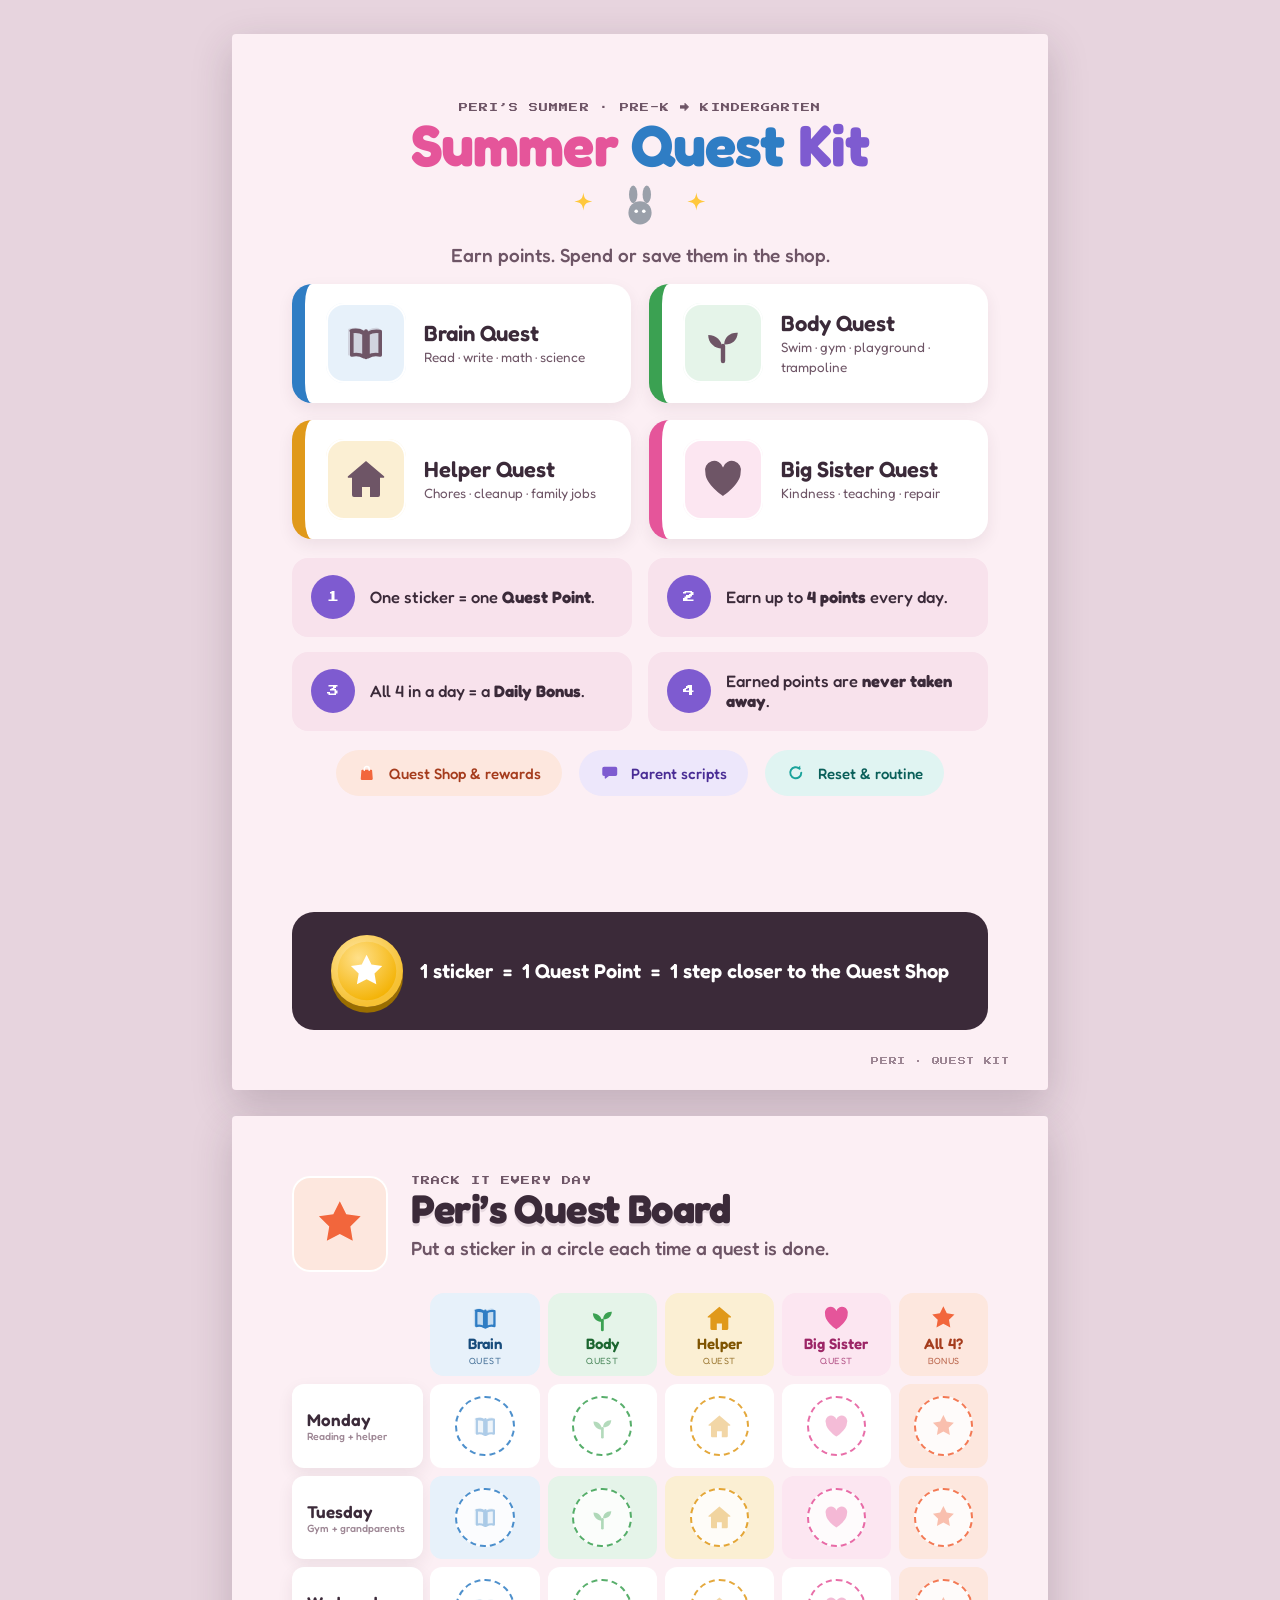
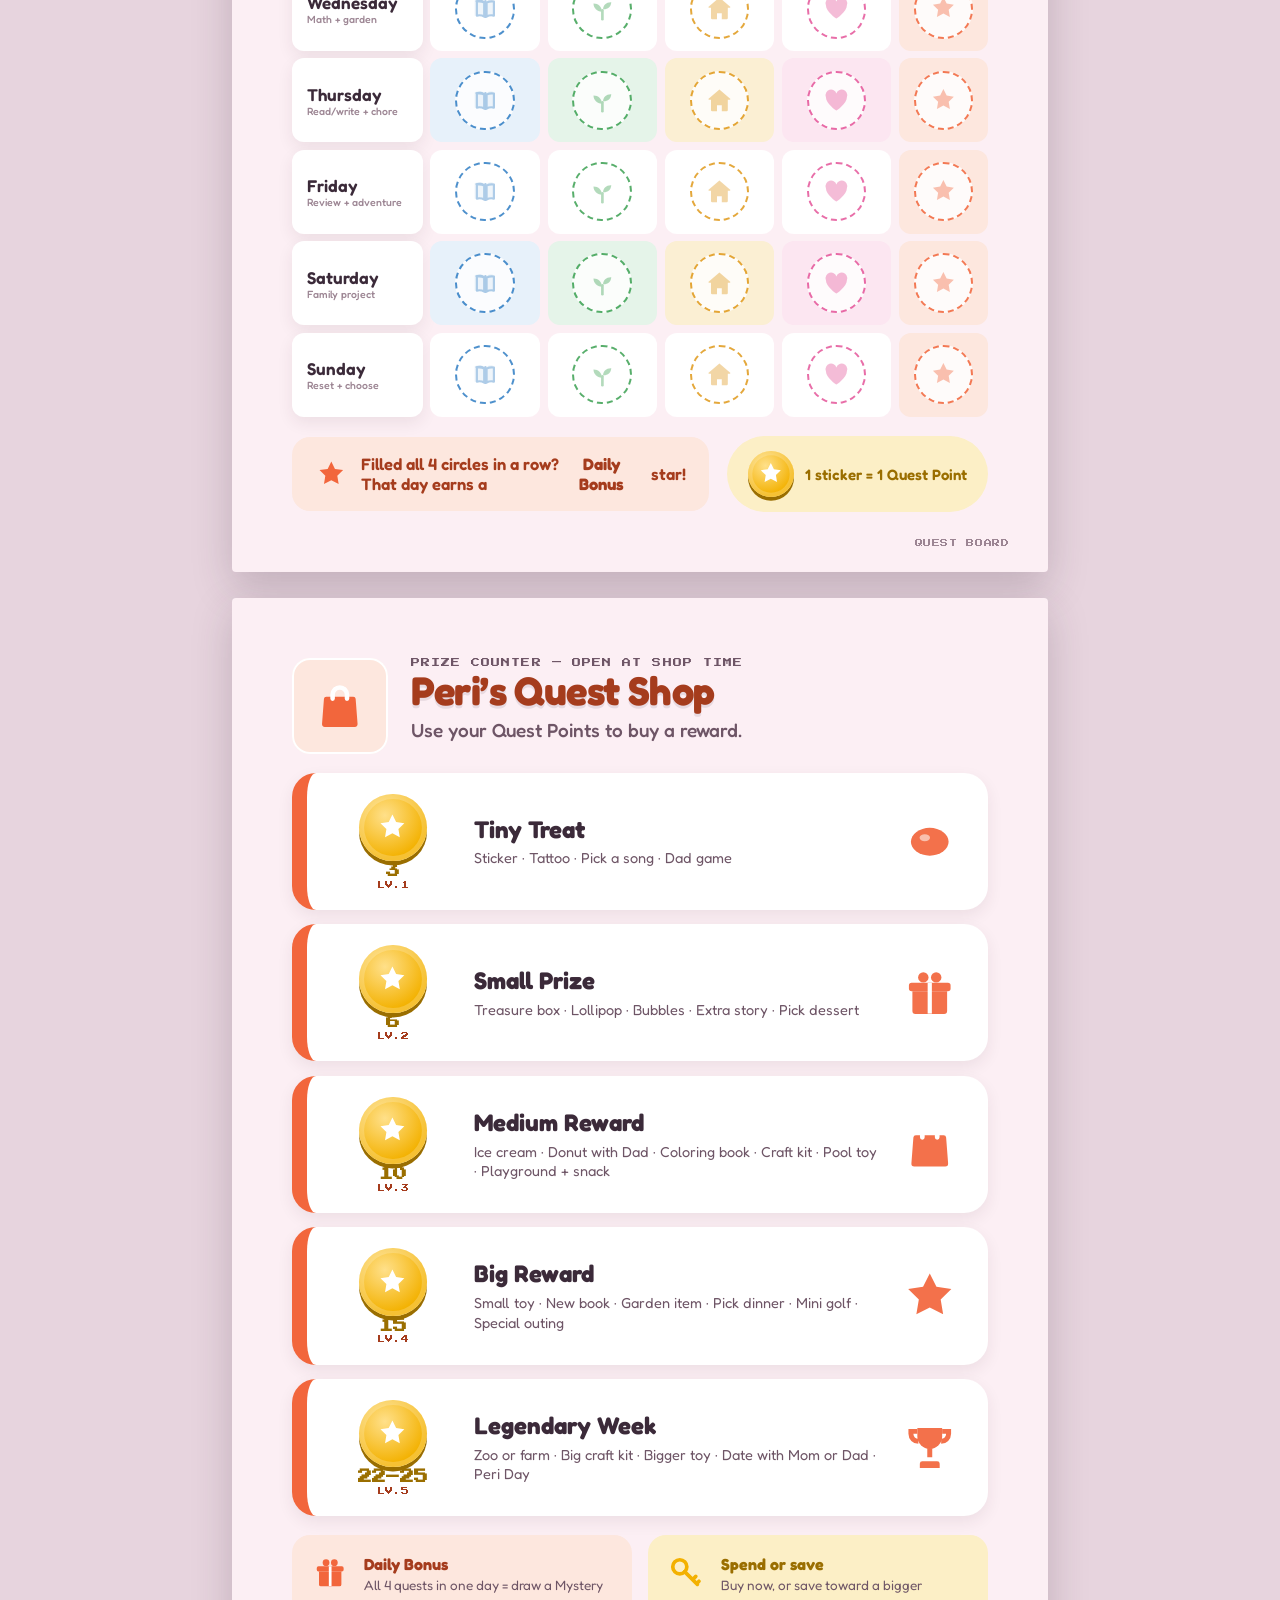
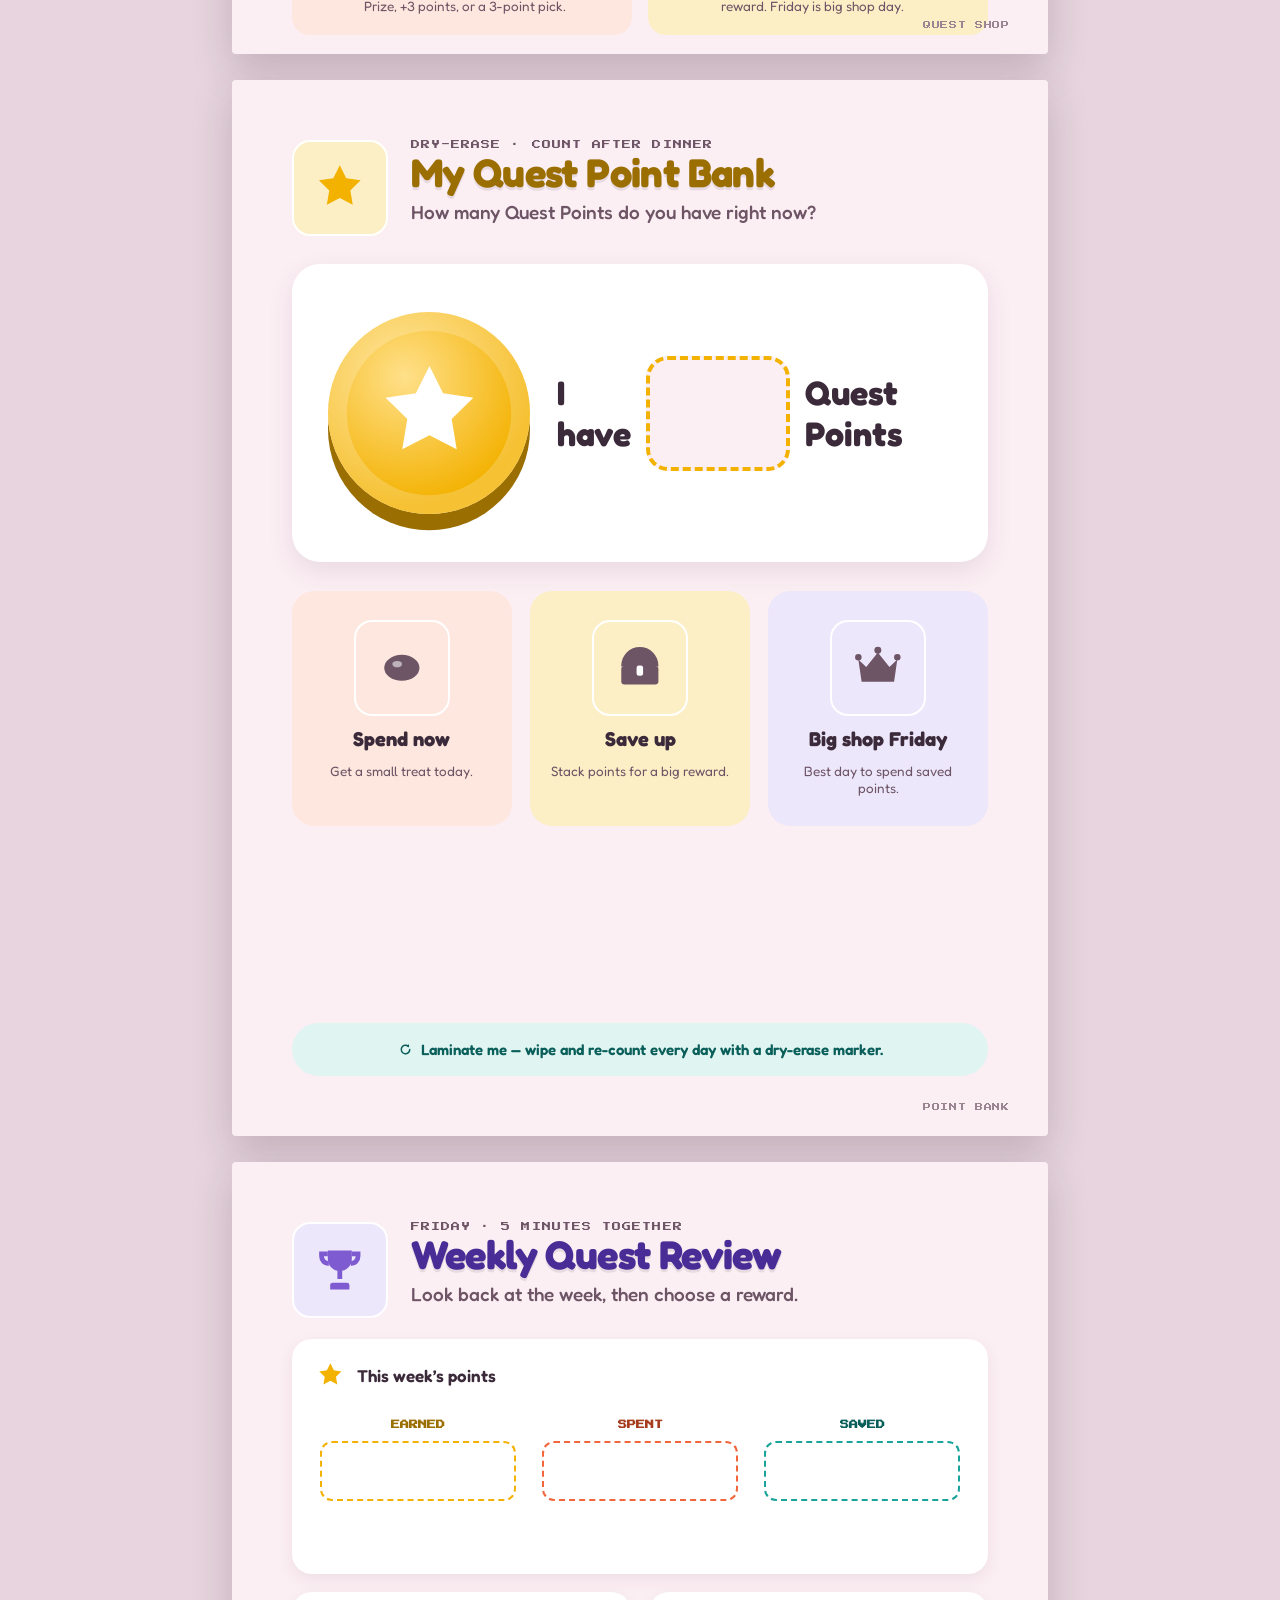
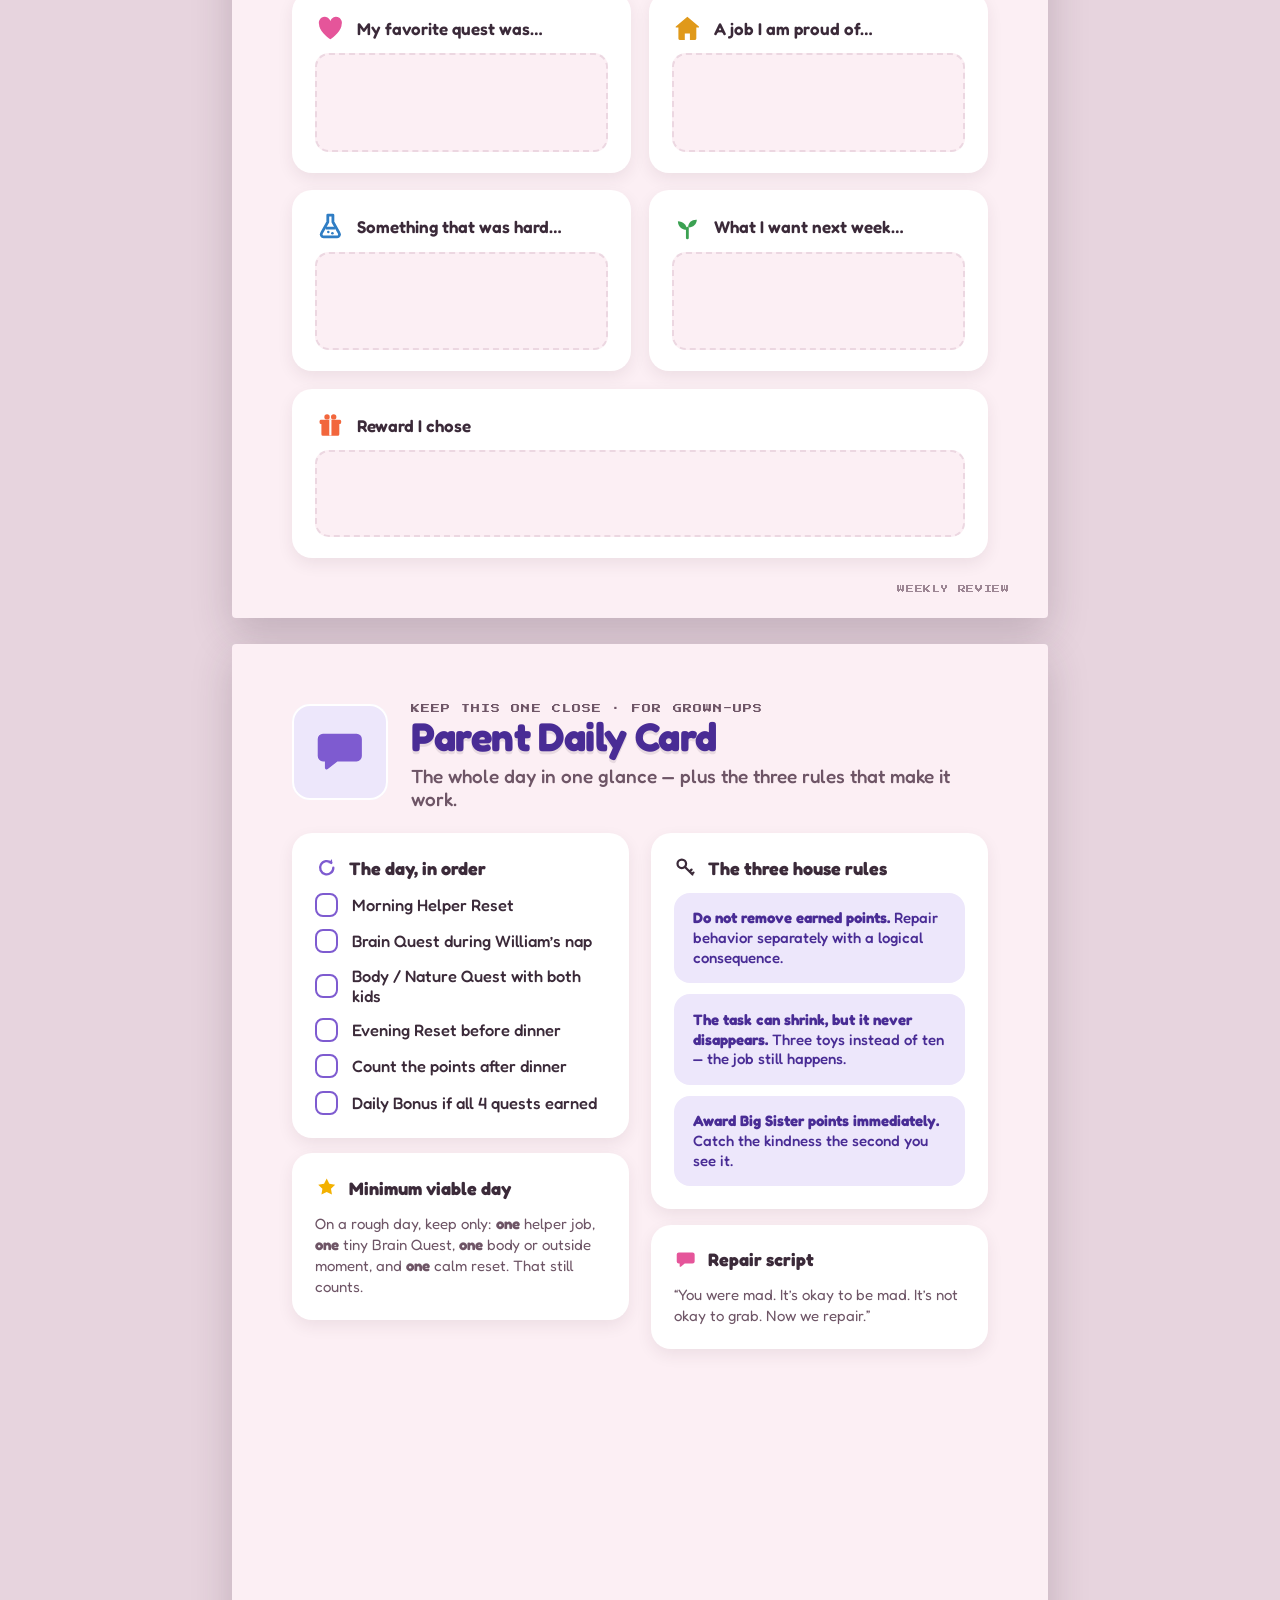
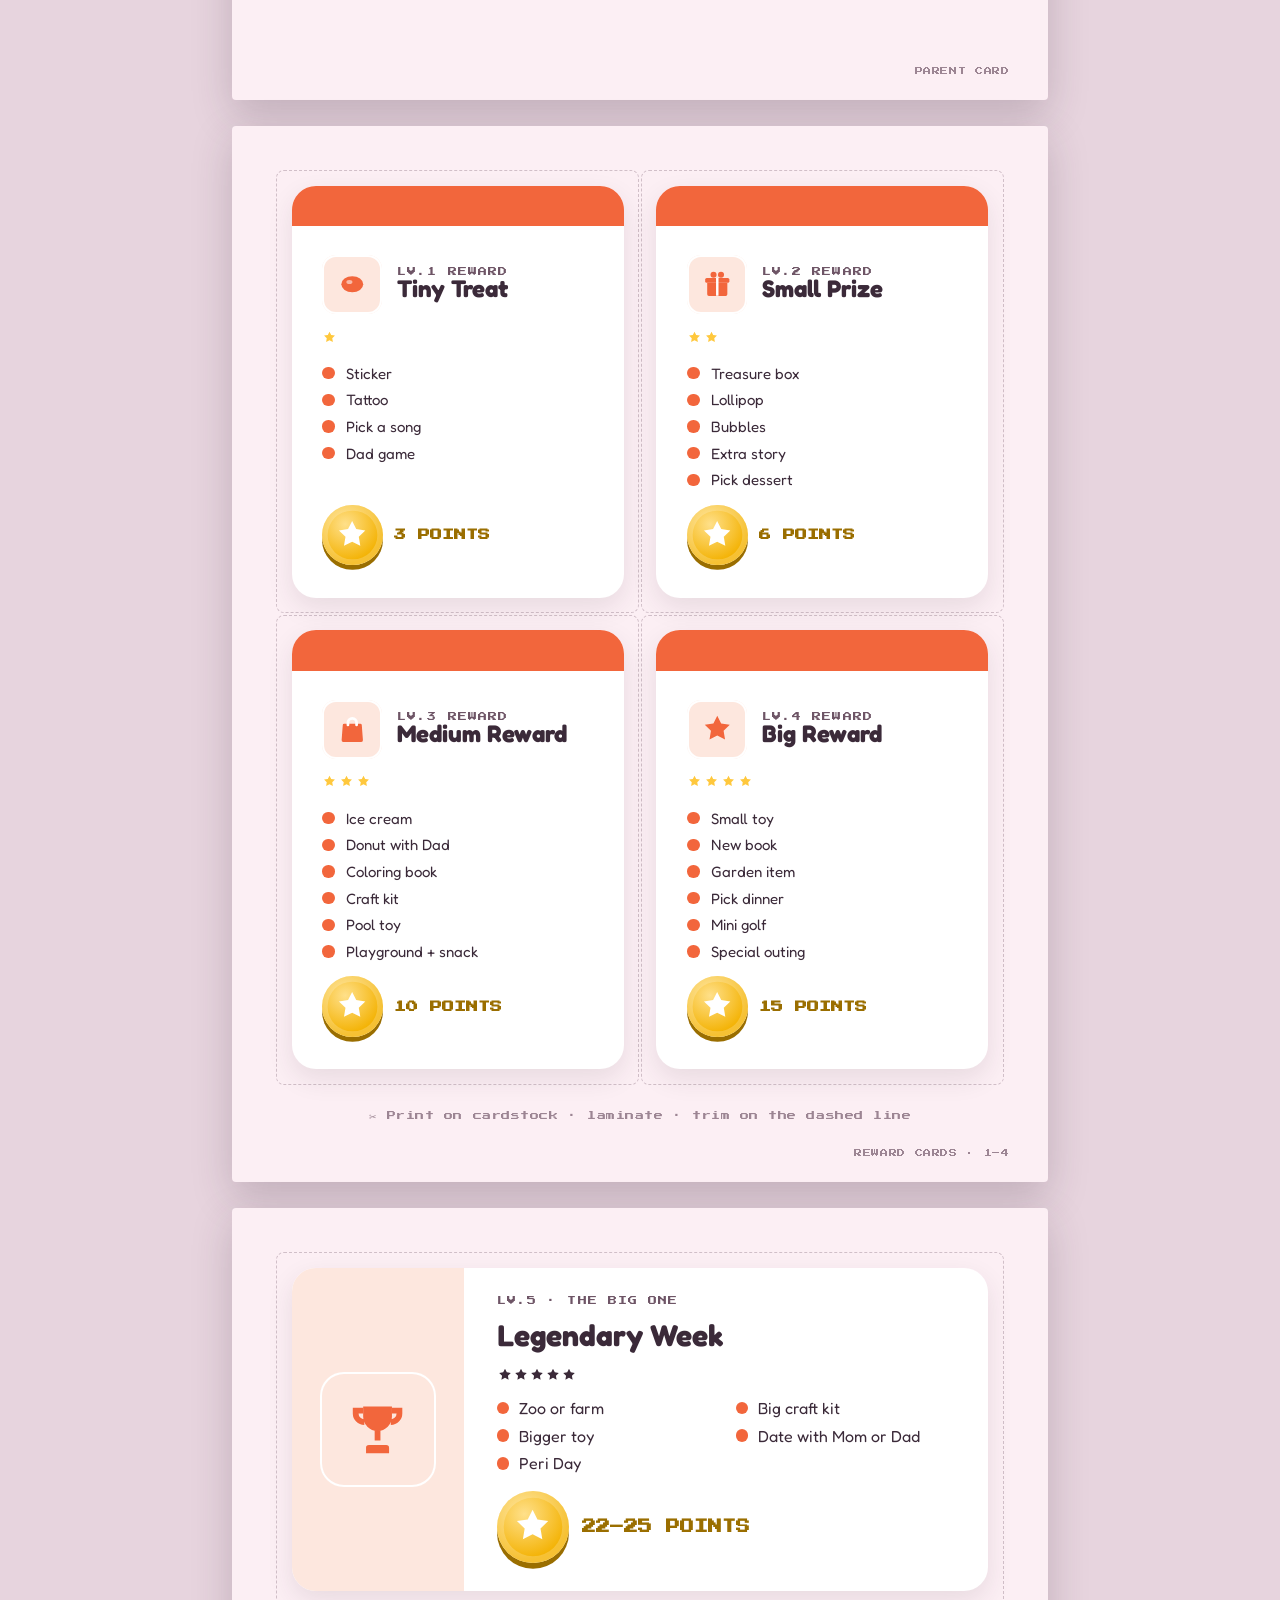
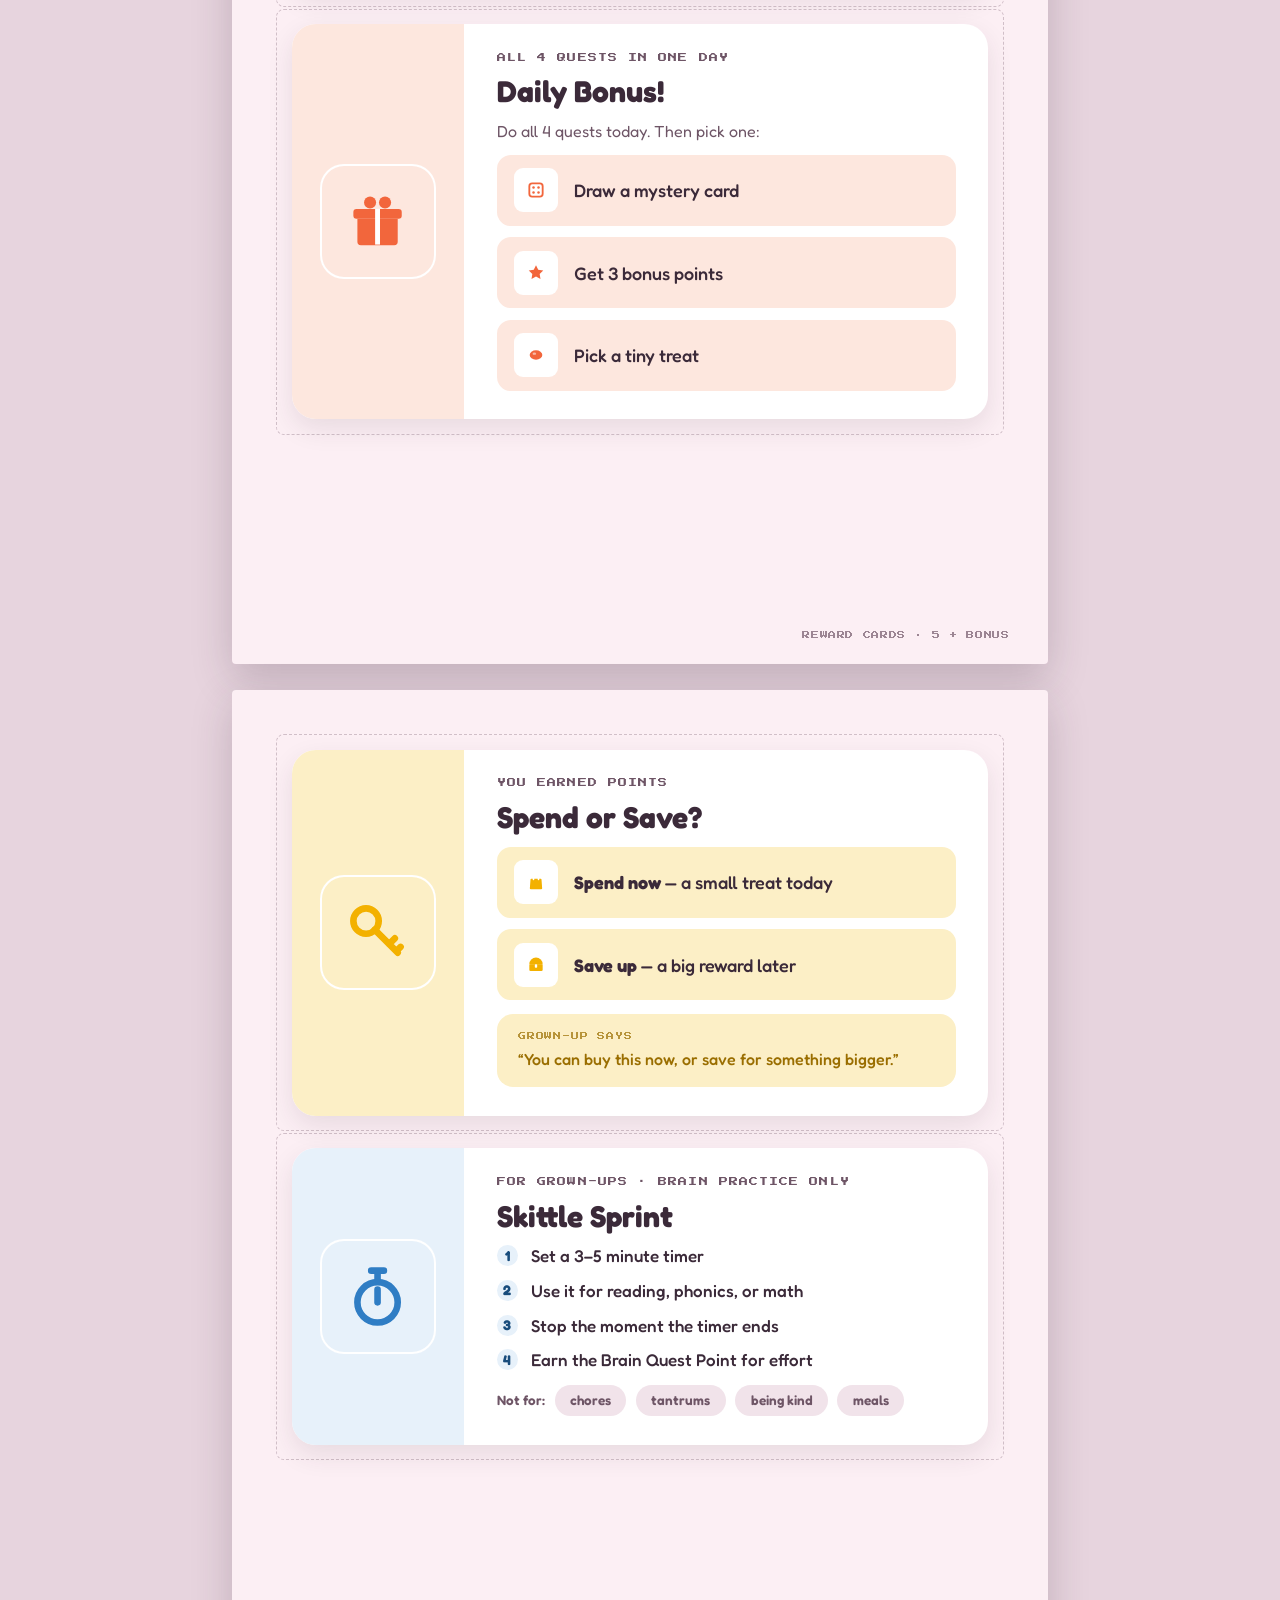
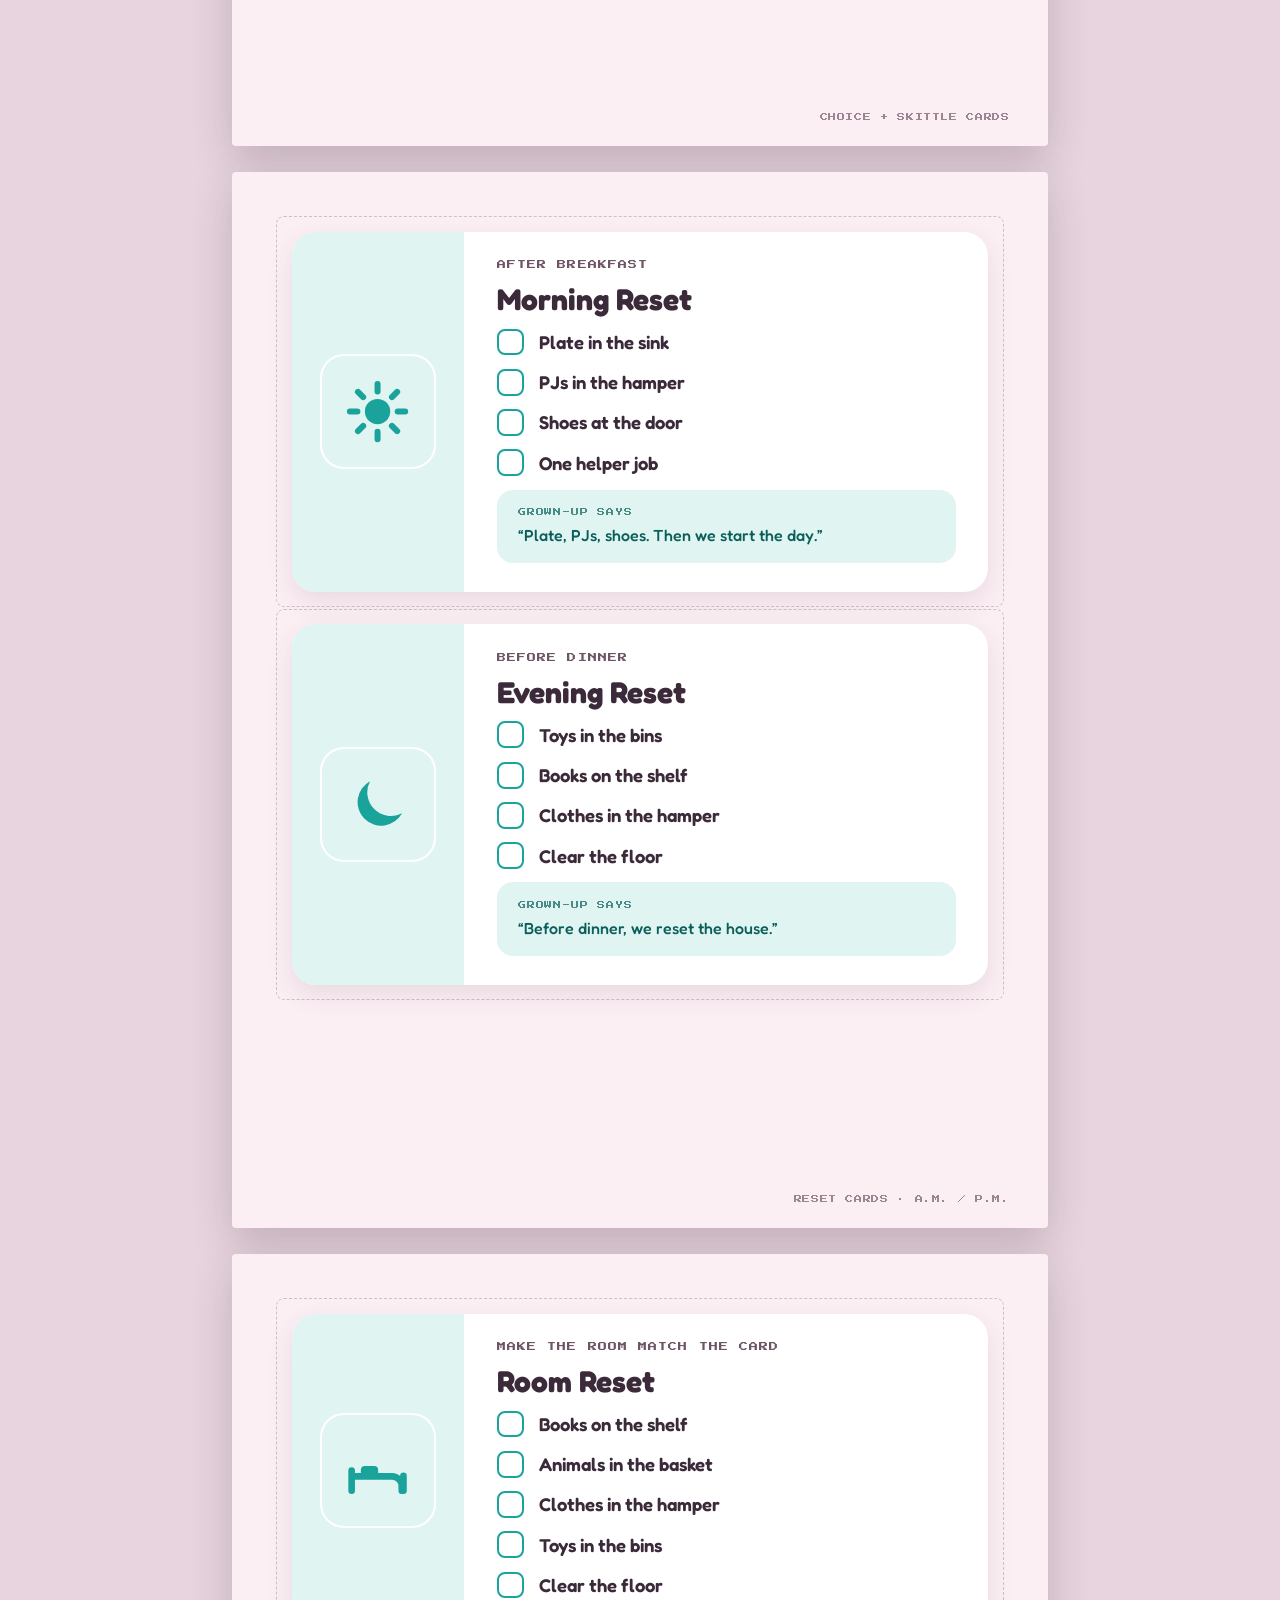
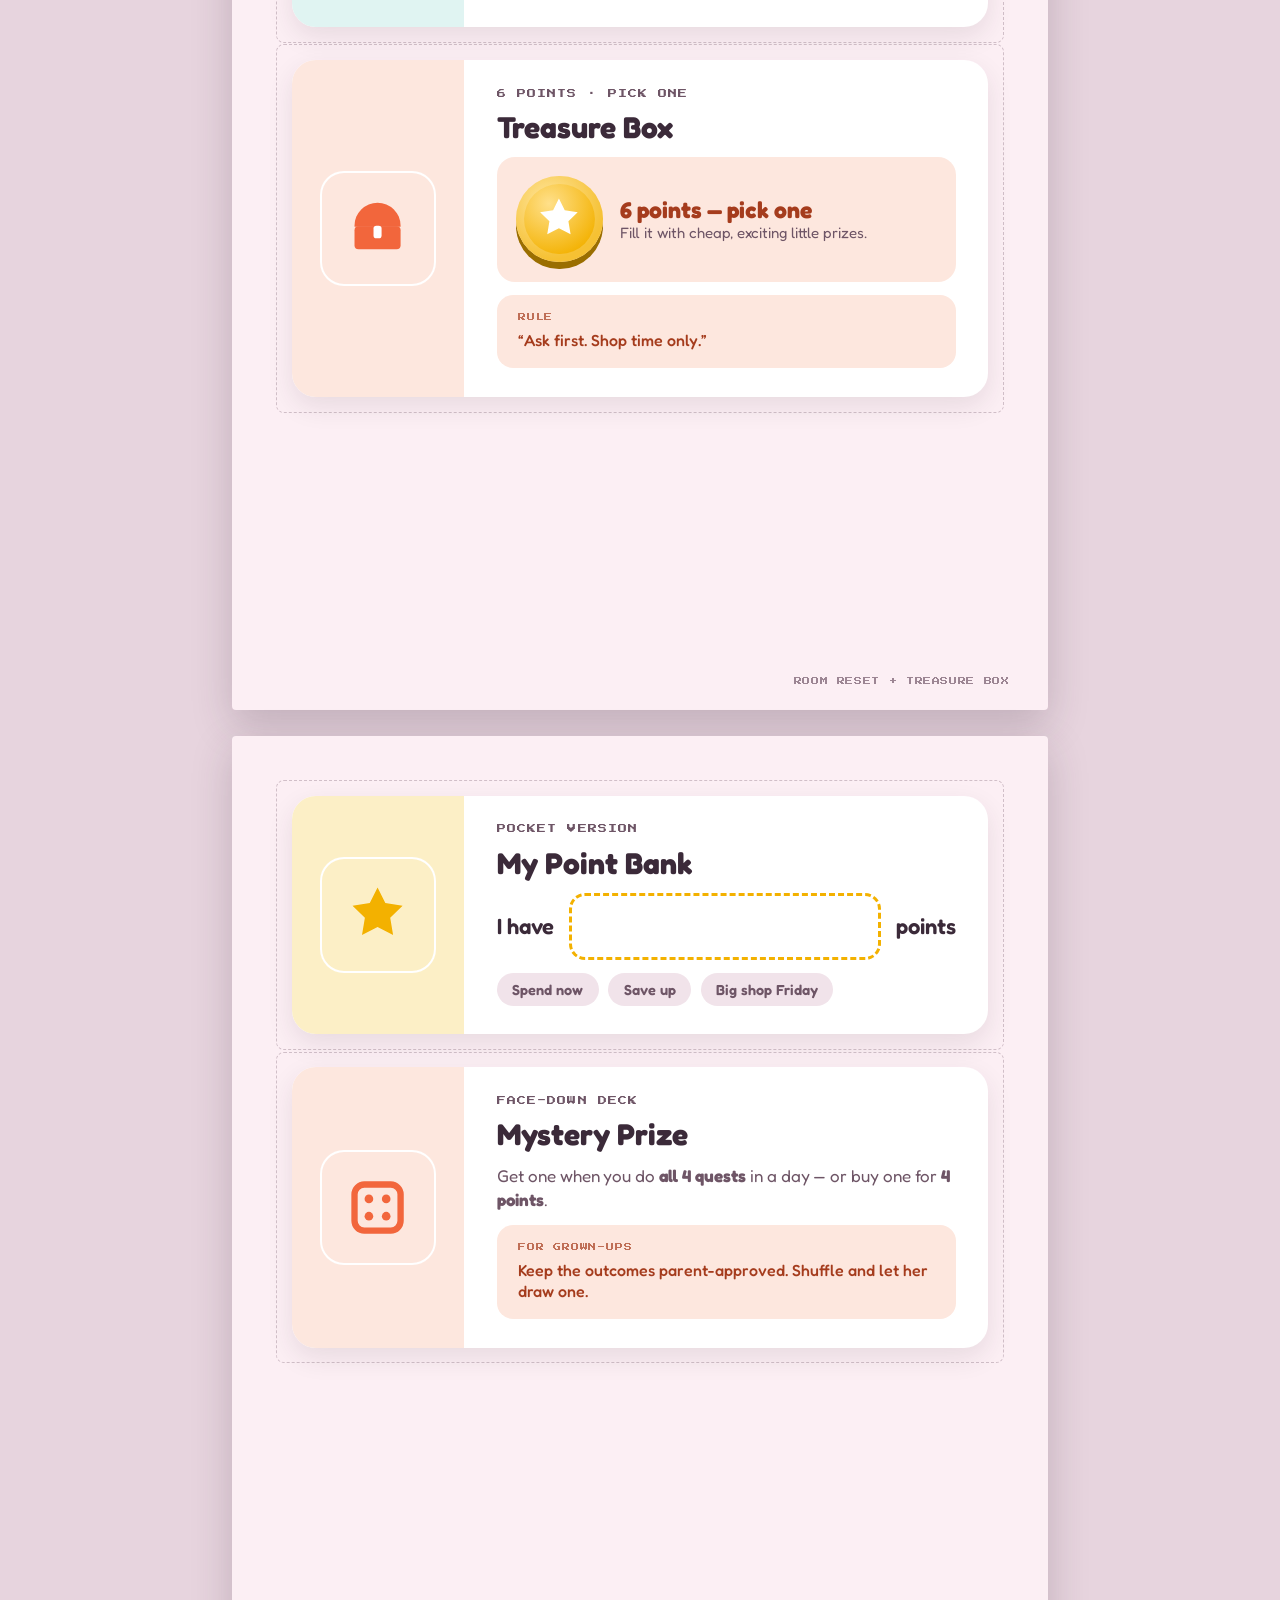
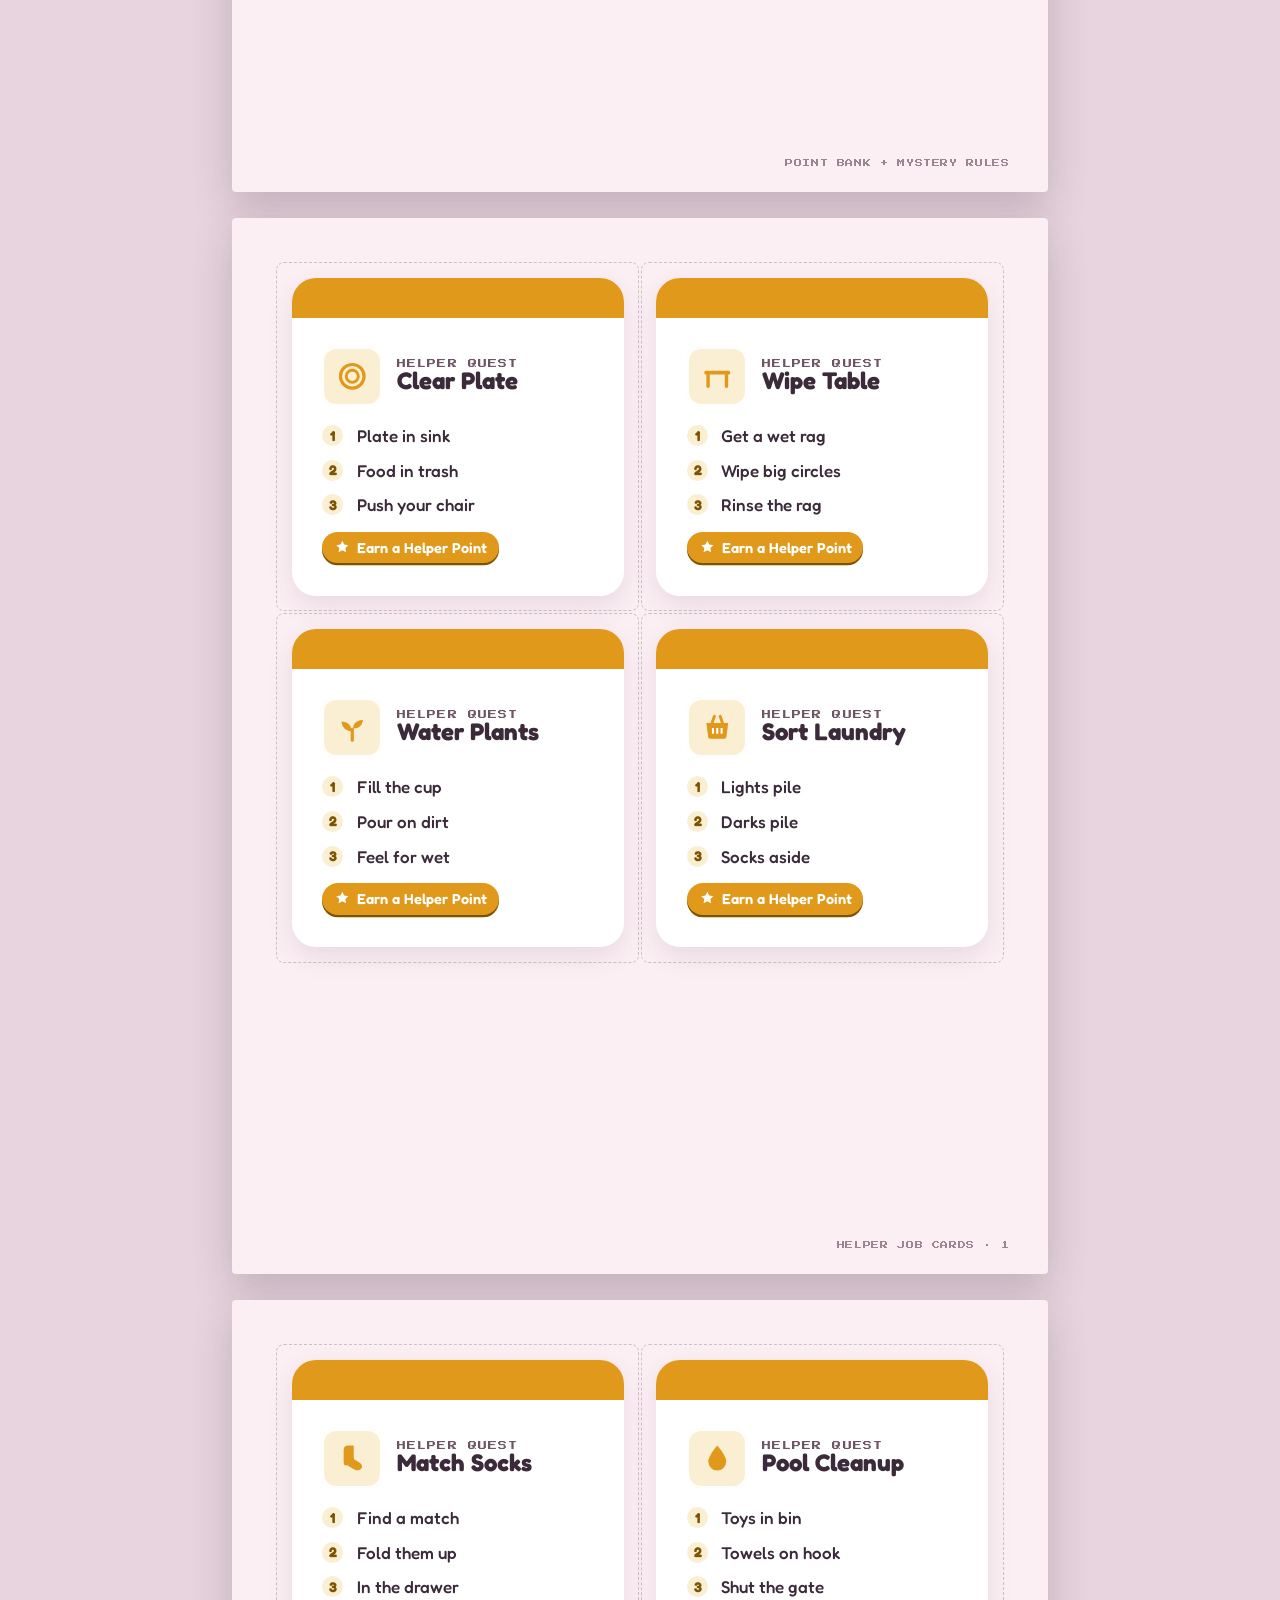
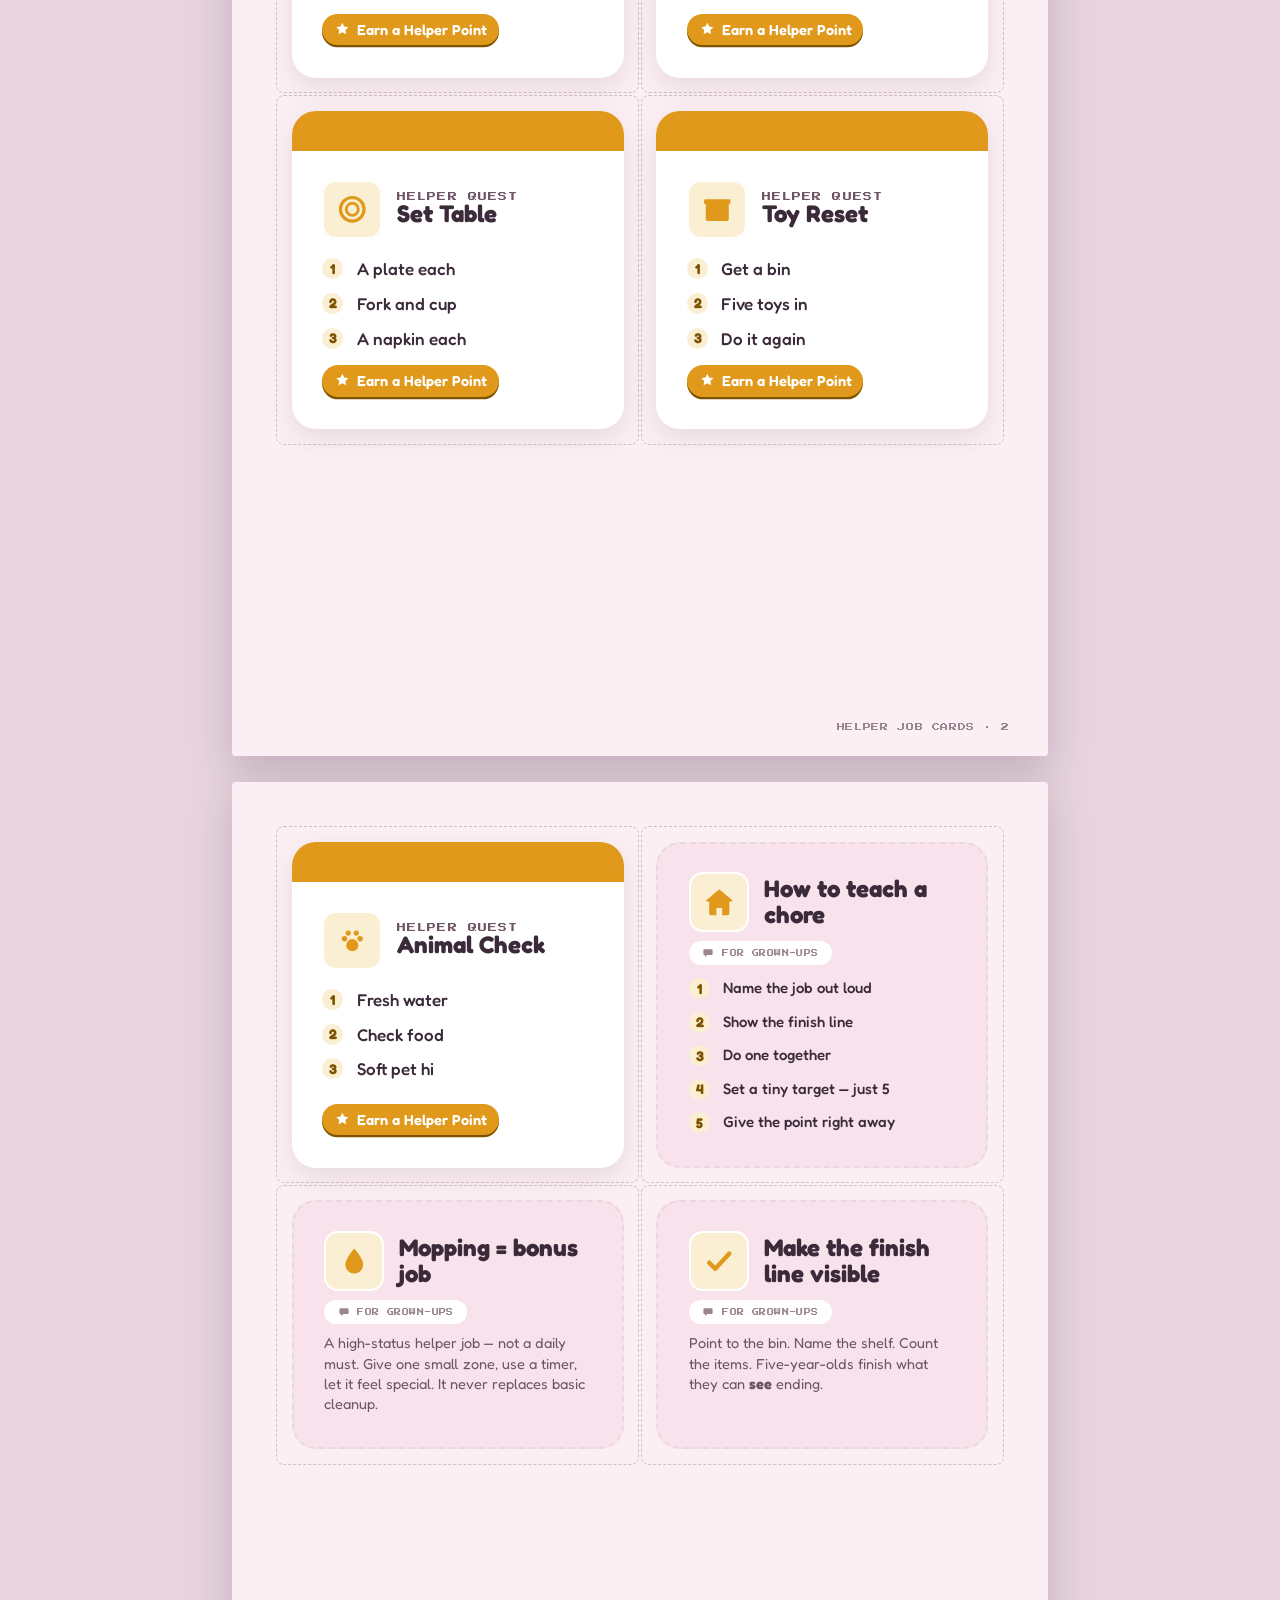
==== index.html @ 49d9bcd5 "rename" ====
<!DOCTYPE html>
<html lang="en">
<head>
<meta charset="utf-8">
<meta name="viewport" content="width=device-width, initial-scale=1">
<title>Peri's Summer Quest Kit</title>
<link rel="stylesheet" href="quest-kit.css">
<style>
.medallion{display:inline-flex;align-items:center;justify-content:center;border-radius:18px;background:var(--c-soft);color:var(--c);flex:none;box-shadow:inset 0 0 0 2px #fff;}
.medallion .i{font-size:.5in;}
.medallion--sm{width:.62in;height:.62in;border-radius:14px;}
.medallion--sm .i{font-size:.36in;}
.medallion--med{width:.84in;height:.84in;border-radius:18px;}
.medallion--med .i{font-size:.5in;}
.medallion--lg{width:1.2in;height:1.2in;border-radius:24px;}
.medallion--lg .i{font-size:.72in;}

.dcard{height:100%;}
.dcard__head{display:flex;align-items:center;gap:.16in;}
.dcard .steps{margin-top:.04in;}
.parent-flag{display:inline-flex;align-items:center;gap:.08in;align-self:flex-start;font-family:var(--arcade);font-size:7px;letter-spacing:.06em;color:var(--ink-faint);background:#fff;border-radius:999px;padding:.06in .14in;text-transform:uppercase;}
.parent-flag .i{font-size:12px;}

.hero{flex-direction:row;align-items:stretch;height:100%;}
.hero__rail{flex:none;width:1.8in;background:var(--c-soft);display:flex;align-items:center;justify-content:center;}
.hero__rail .medallion .i{font-size:.72in;}
.hero__body{padding:.3in .34in;display:flex;flex-direction:column;gap:.14in;flex:1;justify-content:center;}
.hero__title{font-size:30px;}
.bonus-list{list-style:none;margin:0;padding:0;display:flex;flex-direction:column;gap:.12in;}
.bonus-list li{display:flex;align-items:center;gap:.16in;font-size:18px;font-weight:500;background:var(--c-soft);border-radius:14px;padding:.14in .18in;}
.bonus-list .or{font-family:var(--arcade);font-size:10px;color:var(--c-ink);background:#fff;border-radius:9px;min-width:.46in;height:.46in;display:inline-flex;align-items:center;justify-content:center;flex:none;}
.bonus-list .or .i{font-size:20px;color:var(--c);}
.bigfill{display:flex;align-items:center;gap:.16in;font-weight:600;}
.bigfill .box{flex:1;border:3px dashed var(--c);border-radius:16px;background:#fff;}
.notfor{display:flex;align-items:center;gap:.1in;flex-wrap:wrap;font-size:13.5px;font-weight:600;color:var(--ink-soft);}
.notfor .p{background:#F1E3EA;border-radius:999px;padding:.08in .16in;}

.cover-head{display:flex;flex-direction:column;align-items:center;text-align:center;gap:.04in;margin-top:.1in;}
.cover-title{font-weight:700;font-size:58px;line-height:1.0;letter-spacing:-.015em;white-space:nowrap;}
.cover-title .pink{color:var(--sister);} .cover-title .pur{color:var(--parent);} .cover-title .blue{color:var(--brain);}
.cover-bunny{display:flex;align-items:center;justify-content:center;gap:.18in;font-size:.5in;margin:.04in 0;}
.cover-bunny .b{color:#9aa0aa;} .cover-bunny .s{color:var(--star);font-size:.32in;}
.qlegend{display:grid;grid-template-columns:1fr 1fr;gap:.18in;margin-top:.18in;}
.qlegend .ql{display:flex;align-items:center;gap:.18in;background:#fff;border-radius:20px;padding:.2in .22in;box-shadow:var(--shadow-soft);border-left:.14in solid var(--c);}
.qlegend .ql b{font-size:22px;font-weight:600;display:block;}
.qlegend .ql span{font-size:13.5px;color:var(--ink-soft);}
.rules{display:grid;grid-template-columns:1fr 1fr;gap:.16in;margin-top:.2in;}
.rule{display:flex;align-items:center;gap:.16in;background:var(--paper-2);border-radius:16px;padding:.18in .2in;font-weight:500;font-size:16.5px;}
.rule .n{flex:none;width:.46in;height:.46in;border-radius:50%;background:var(--parent);color:#fff;font-family:var(--arcade);font-size:12px;display:flex;align-items:center;justify-content:center;}
.support-legend{display:flex;gap:.18in;margin-top:.2in;justify-content:center;flex-wrap:wrap;}
.support-legend .s{display:inline-flex;align-items:center;gap:.12in;font-size:15px;font-weight:500;color:var(--c-ink);background:var(--c-soft);border-radius:999px;padding:.14in .22in;}
.support-legend .s .i{font-size:1.3em;color:var(--c);}
.currency{margin-top:auto;display:flex;align-items:center;justify-content:center;gap:.18in;background:var(--ink);color:#fff;border-radius:22px;padding:.24in;font-size:20px;font-weight:600;}
.currency .coin{font-size:.5in;}

.qboard{display:grid;grid-template-columns:1.2fr repeat(4,1fr) .82fr;grid-auto-rows:1fr;gap:.08in;flex:1;margin-top:.22in;}
.qb-h{display:flex;flex-direction:column;align-items:center;justify-content:center;gap:.03in;border-radius:14px;padding:.08in .04in;text-align:center;background:var(--c-soft);color:var(--c-ink);}
.qb-h .i{font-size:.32in;color:var(--c);}
.qb-h b{font-size:15px;font-weight:600;line-height:1.05;}
.qb-h span{font-size:9px;color:var(--c-ink);opacity:.75;text-transform:uppercase;letter-spacing:.05em;}
.qb-corner{background:transparent;}
.qb-day{display:flex;flex-direction:column;justify-content:center;padding-left:.16in;font-weight:600;font-size:17px;background:#fff;border-radius:12px;box-shadow:var(--shadow-soft);}
.qb-day small{font-size:10.5px;color:var(--ink-faint);font-weight:500;}
.qb-cell{display:flex;align-items:center;justify-content:center;background:#fff;border-radius:12px;}
.qb-cell.alt{background:var(--c-soft);}
.qb-bonus{display:flex;align-items:center;justify-content:center;background:var(--shop-soft);border-radius:12px;}
.qb-bonus .slot{border-color:var(--shop);color:var(--shop);}
.qb-foot{display:flex;align-items:center;gap:.18in;margin-top:.2in;}
.qb-note{display:flex;align-items:center;gap:.14in;background:var(--shop-soft);color:var(--shop-ink);border-radius:18px;padding:.18in .24in;font-weight:600;font-size:16.5px;flex:1;}
.qb-note .i{font-size:.34in;color:var(--shop);flex:none;}
.coin-note{display:flex;align-items:center;gap:.12in;font-weight:600;font-size:15px;color:var(--gold-ink);background:#FCEFC6;border-radius:999px;padding:.16in .22in;flex:none;}
.coin-note .coin{font-size:.32in;}

.shoplist{display:flex;flex-direction:column;gap:.15in;flex:1;margin-top:.2in;}
.tier{--c:var(--shop);display:grid;grid-template-columns:1.2in 1fr auto;gap:.24in;align-items:center;background:#fff;border-radius:var(--r);padding:.22in .3in;box-shadow:var(--shadow-soft);border-left:.16in solid var(--shop);}
.tier__cost{display:flex;flex-direction:column;align-items:center;gap:.03in;}
.tier__coin{width:.7in;height:.7in;font-size:.38in;}
.tier__cost .lv{font-family:var(--arcade);font-size:8px;color:var(--shop-ink);}
.tier__cost b{font-family:var(--arcade);font-size:14px;color:var(--gold-ink);}
.tier__main h3{margin:0;font-size:24px;font-weight:700;}
.tier__ex{margin:.05in 0 0;font-size:14.5px;color:var(--ink-soft);line-height:1.35;}
.tier__ic{color:var(--shop);font-size:.62in;opacity:.92;}
.shop-foot{display:grid;grid-template-columns:1fr 1fr;gap:.16in;margin-top:.2in;}
.shop-foot .sf{display:flex;gap:.16in;align-items:flex-start;background:var(--c-soft);border-radius:18px;padding:.2in;}
.shop-foot .sf .i{font-size:.4in;color:var(--c);flex:none;}
.shop-foot .sf b{font-size:16px;display:block;color:var(--c-ink);}
.shop-foot .sf span{font-size:13.5px;color:var(--ink-soft);line-height:1.3;}

.tcard{height:100%;}
.tcard .rar{display:flex;gap:2px;color:var(--star);font-size:15px;}
.tcard .tcost{display:flex;align-items:center;gap:.12in;margin-top:auto;}
.tcard .tcost .coin{font-size:.42in;}
.tcard .tcost b{font-family:var(--arcade);font-size:12px;color:var(--gold-ink);}
.tcard ul{list-style:none;margin:.04in 0 0;padding:0;display:flex;flex-direction:column;gap:.08in;}
.tcard ul li{display:flex;gap:.12in;align-items:center;font-size:15px;}
.tcard ul li::before{content:"";width:.13in;height:.13in;border-radius:50%;background:var(--shop);flex:none;}

.mcard{aspect-ratio:2.5/3.5;border-radius:18px;background:#fff;box-shadow:var(--shadow-soft);border:2.5px solid var(--shop-soft);display:flex;flex-direction:column;align-items:center;justify-content:center;text-align:center;padding:.14in;gap:.12in;}
.mcard .medallion{width:.84in;height:.84in;}
.mcard .medallion .i{font-size:.5in;}
.mcard b{font-size:16px;font-weight:600;line-height:1.15;}
.mcard .tag{font-family:var(--arcade);font-size:6.5px;color:var(--shop);letter-spacing:.08em;}
.mback{aspect-ratio:2.5/3.5;border-radius:18px;display:flex;flex-direction:column;align-items:center;justify-content:center;gap:.08in;color:#fff;background:repeating-linear-gradient(45deg,var(--shop),var(--shop) 13px,#e3582f 13px,#e3582f 26px);border:3px solid #fff;box-shadow:var(--shadow-soft);}
.mback .q{font-family:var(--arcade);font-size:24px;text-shadow:0 3px 0 rgba(0,0,0,.18);}
.mback small{font-family:var(--arcade);font-size:6.5px;letter-spacing:.1em;}
.mback .medallion{background:#fff;color:var(--shop);width:.8in;height:.8in;box-shadow:none;}
.mback .medallion .i{font-size:.46in;}

.signcard{height:100%;align-items:center;text-align:center;justify-content:center;gap:.14in;padding:.34in .26in;display:flex;flex-direction:column;}
.signcard .medallion{width:1.1in;height:1.1in;}
.signcard .medallion .i{font-size:.66in;}
.signcard h3{margin:0;font-size:26px;font-weight:700;}
.signcard p{margin:0;font-size:16px;color:var(--ink-soft);line-height:1.35;}

.wk-grid{display:grid;grid-template-columns:1fr 1fr;gap:.18in;flex:1;margin-top:.22in;}
.wk-field{background:#fff;border-radius:20px;box-shadow:var(--shadow-soft);padding:.22in .24in;display:flex;flex-direction:column;gap:.1in;}
.wk-field .lbl{display:flex;align-items:center;gap:.12in;font-weight:600;font-size:17px;}
.wk-field .lbl .i{color:var(--c);font-size:.32in;}
.wk-field .write{flex:1;min-height:.62in;border:2.5px dashed var(--line);border-radius:14px;background:var(--paper);}
.wk-nums{display:flex;gap:.16in;}
.wk-nums .n{flex:1;text-align:center;border-radius:14px;padding:.14in .06in;}
.wk-nums .n .box{height:.62in;border:2.5px dashed var(--c);border-radius:12px;background:#fff;margin-top:.08in;}
.wk-nums .n small{font-family:var(--arcade);font-size:9px;font-weight:600;color:var(--c-ink);}
.wk-span{grid-column:1 / -1;}

.pagehead{display:flex;align-items:flex-start;gap:.24in;}
.pagehead>div{min-width:0;}
.pagehead .medallion{width:1in;height:1in;}
.pagehead .medallion .i{font-size:.6in;}
.pagehead .kicker{margin-bottom:.04in;}

.two{display:grid;grid-template-columns:1fr 1fr;gap:.22in;flex:1;margin-top:.24in;}
.col{display:flex;flex-direction:column;gap:.16in;}
.block{background:#fff;border-radius:20px;box-shadow:var(--shadow-soft);padding:.24in;}
.block h4{margin:0 0 .14in;font-size:18px;font-weight:700;display:flex;align-items:center;gap:.12in;}
.block h4 .i{color:var(--c);font-size:1.3em;}
.flow{list-style:none;margin:0;padding:0;display:flex;flex-direction:column;gap:.13in;}
.flow li{display:flex;align-items:center;gap:.14in;font-size:16.5px;font-weight:500;}
.ruleblock{background:var(--parent-soft);border-radius:16px;padding:.16in .2in;font-size:15px;color:var(--parent-ink);font-weight:500;line-height:1.32;}
.ruleblock b{font-weight:700;}

.bank-big{display:flex;align-items:center;justify-content:center;gap:.28in;background:#fff;border-radius:28px;box-shadow:var(--shadow-card);padding:.5in;margin-top:.3in;}
.bank-big .coin{font-size:1.4in;}
.bank-big .txt{font-size:34px;font-weight:700;display:flex;align-items:center;gap:.16in;}
.bank-big .box{width:2in;height:1.2in;border:4px dashed var(--gold);border-radius:22px;background:var(--paper);}
.bank-choices{display:grid;grid-template-columns:repeat(3,1fr);gap:.18in;margin-top:.3in;}
.bank-choice{background:var(--c-soft);border-radius:22px;padding:.3in .2in;text-align:center;display:flex;flex-direction:column;align-items:center;gap:.12in;}
.bank-choice .medallion{width:1in;height:1in;}
.bank-choice .medallion .i{font-size:.58in;}
.bank-choice b{font-size:20px;}
.bank-choice span{font-size:13.5px;color:var(--ink-soft);line-height:1.3;}
.dryerase{margin-top:auto;text-align:center;font-size:15px;background:var(--reset-soft);color:var(--reset-ink);border-radius:999px;padding:.18in;font-weight:600;}

.tipcard{height:100%;background:var(--paper-2);box-shadow:none;border:2.5px dashed var(--line);}
.tipcard .card__body{gap:.1in;}
.tipcard p{margin:0;font-size:14.5px;line-height:1.4;color:var(--ink-soft);}
.tipcard .steps li{font-size:15px;font-weight:500;}
</style>
<template id="__bundler_thumbnail">
<svg viewBox="0 0 100 100" xmlns="http://www.w3.org/2000/svg"><rect width="100" height="100" rx="16" fill="#FCEFF4"/><g transform="translate(50 52)" fill="#F3B100"><path d="M0 -22 6.5 -7 22 -5 10.5 6 13 22 0 14 -13 22 -10.5 6 -22 -5 -6.5 -7Z"/></g><g transform="translate(50 50)" fill="#E5559A"><circle cx="0" cy="6" r="9"/></g></svg>
</template>
</head>
<body>

<svg class="icon-sprite" aria-hidden="true">
<symbol id="i-book" viewBox="0 0 24 24"><path d="M11 5.6C8.8 4.2 6.1 4 3.4 4.9 3.2 5 3 5.2 3 5.5v12.2c0 .4.4.7.8.5 2.3-.7 4.6-.5 6.5.7.4.3 1 .3 1.4 0 1.9-1.2 4.2-1.4 6.5-.7.4.1.8-.1.8-.5V5.5c0-.3-.2-.5-.4-.6C18 4 15.3 4.2 13 5.6 12.4 6 11.6 6 11 5.6Z" opacity=".18"/><path d="M12 6.1v13" fill="none" stroke="currentColor" stroke-width="2" stroke-linecap="round"/><path d="M3.6 5.4C6.2 4.4 9 4.6 11.2 6c.5.3.5 1 0 1.3v0c-2-1.1-4.3-1.3-6.5-.7-.5.1-1-.2-1-.7 0-.3.2-.6.5-.7Z"/><path d="M11 7.2v11.6c-1.9-1.1-4-1.3-6.1-.8V6.3c2.1-.4 4.3-.1 6.1.9Z" fill="none" stroke="currentColor" stroke-width="1.8" stroke-linejoin="round"/><path d="M13 7.2v11.6c1.9-1.1 4-1.3 6.1-.8V6.3c-2.1-.4-4.3-.1-6.1.9Z" fill="none" stroke="currentColor" stroke-width="1.8" stroke-linejoin="round"/></symbol>
<symbol id="i-sprout" viewBox="0 0 24 24"><path d="M12 21v-7.5" fill="none" stroke="currentColor" stroke-width="2.2" stroke-linecap="round"/><path d="M11.5 14.5C11.5 10.8 8.7 8 4.6 8 4.6 11.9 7.6 14.7 11.5 14.7Z"/><path d="M12.6 12.8C12.6 9.2 15.4 6.7 19.4 6.9 19.1 10.7 16.4 13 12.6 12.8Z"/></symbol>
<symbol id="i-house" viewBox="0 0 24 24"><path d="M12 3 3 10.6c-.3.3-.1.8.3.8H5V20a1 1 0 0 0 1 1h4v-5h4v5h4a1 1 0 0 0 1-1v-8.6h1.7c.4 0 .6-.5.3-.8Z"/></symbol>
<symbol id="i-heart" viewBox="0 0 24 24"><path d="M12 20.5C12 20.5 3.2 14.8 3.2 8.9A4.4 4.4 0 0 1 12 6.2a4.4 4.4 0 0 1 8.8 2.7C20.8 14.8 12 20.5 12 20.5Z"/></symbol>
<symbol id="i-bag" viewBox="0 0 24 24"><path d="M6.4 8.2h11.2a1 1 0 0 1 1 .9l.8 10.4a1.2 1.2 0 0 1-1.2 1.3H5.8a1.2 1.2 0 0 1-1.2-1.3l.8-10.4a1 1 0 0 1 1-.9Z"/><path d="M9 9V7.4a3 3 0 0 1 6 0V9" fill="none" stroke="#fff" stroke-width="1.9" stroke-linecap="round"/></symbol>
<symbol id="i-bubble" viewBox="0 0 24 24"><path d="M5 4.5h14a2.2 2.2 0 0 1 2.2 2.2v7.1A2.2 2.2 0 0 1 19 16H11l-4 3.2c-.5.4-1.2 0-1.2-.6V16H5a2.2 2.2 0 0 1-2.2-2.2V6.7A2.2 2.2 0 0 1 5 4.5Z"/></symbol>
<symbol id="i-loop" viewBox="0 0 24 24"><path d="M18.8 12a6.8 6.8 0 1 1-2.1-4.9" fill="none" stroke="currentColor" stroke-width="2.4" stroke-linecap="round"/><path d="M17.4 3l.3 4.2-4 .2Z"/></symbol>
<symbol id="i-star" viewBox="0 0 24 24"><path d="M12 2.6 14.7 8l6 .9-4.3 4.2 1 6L12 16.3 6.6 19.1l1-6L3.3 8.9l6-.9Z"/></symbol>
<symbol id="i-bunny" viewBox="0 0 24 24"><ellipse cx="8.6" cy="6.2" rx="2.1" ry="4.4"/><ellipse cx="15.4" cy="6.2" rx="2.1" ry="4.4"/><circle cx="12" cy="15.4" r="5.8"/><circle cx="10.1" cy="14.6" r=".9" fill="#fff"/><circle cx="13.9" cy="14.6" r=".9" fill="#fff"/></symbol>
<symbol id="i-spark" viewBox="0 0 24 24"><path d="M12 2c.7 5 1.9 6.2 7 7-5.1.8-6.3 2-7 7-.7-5-1.9-6.2-7-7 5.1-.8 6.3-2 7-7Z"/></symbol>
<symbol id="i-gift" viewBox="0 0 24 24"><rect x="3.6" y="7.6" width="16.8" height="3.4" rx="1.1"/><path d="M5 11h14v8a1.2 1.2 0 0 1-1.2 1.2H6.2A1.2 1.2 0 0 1 5 19Z"/><path d="M12 7.6V20" stroke="#fff" stroke-width="1.7"/><circle cx="9.4" cy="5.4" r="2.1"/><circle cx="14.6" cy="5.4" r="2.1"/></symbol>
<symbol id="i-timer" viewBox="0 0 24 24"><circle cx="12" cy="14" r="7" fill="none" stroke="currentColor" stroke-width="2.3"/><path d="M12 14V9.6" fill="none" stroke="currentColor" stroke-width="2.3" stroke-linecap="round"/><path d="M9.8 3h4.4M12 3v3" fill="none" stroke="currentColor" stroke-width="2.3" stroke-linecap="round"/></symbol>
<symbol id="i-candy" viewBox="0 0 24 24"><ellipse cx="12" cy="12" rx="7.6" ry="5.6"/><ellipse cx="10" cy="10.4" rx="2.1" ry="1.4" fill="#fff" opacity=".55"/></symbol>
<symbol id="i-check" viewBox="0 0 24 24"><path d="M5 13l4.2 4.2L19 6.6" fill="none" stroke="currentColor" stroke-width="3.1" stroke-linecap="round" stroke-linejoin="round"/></symbol>
<symbol id="i-droplet" viewBox="0 0 24 24"><path d="M12 3.2s6.2 7 6.2 11.1A6.2 6.2 0 0 1 5.8 14.3C5.8 10.2 12 3.2 12 3.2Z"/></symbol>
<symbol id="i-pencil" viewBox="0 0 24 24"><path d="M4 20.2l1.2-4.3L15.4 5.7l3 3L8.2 18.9Z"/><path d="M14.2 6.9l2.9 2.9" stroke="#fff" stroke-width="1.5"/></symbol>
<symbol id="i-flask" viewBox="0 0 24 24"><path d="M10 3.2h4v5.4l4.9 8.7a1.9 1.9 0 0 1-1.7 2.9H6.8a1.9 1.9 0 0 1-1.7-2.9L10 8.6Z" fill="none" stroke="currentColor" stroke-width="2.2" stroke-linejoin="round"/><path d="M8.4 13.4h7.2" stroke="currentColor" stroke-width="2.2"/><circle cx="10.4" cy="16.4" r="1"/><circle cx="13.6" cy="17.4" r="1"/></symbol>
<symbol id="i-numline" viewBox="0 0 24 24"><path d="M3 18h18" fill="none" stroke="currentColor" stroke-width="2.3" stroke-linecap="round"/><path d="M6 18v-2.4M12 18v-2.4M18 18v-2.4" fill="none" stroke="currentColor" stroke-width="2"/><path d="M6 18c1.6-5.4 4.4-5.4 6 0" fill="none" stroke="currentColor" stroke-width="2.2" stroke-linecap="round"/><path d="M11 7.4 12 6l1 1.4Z"/></symbol>
<symbol id="i-flash" viewBox="0 0 24 24"><rect x="3" y="5.5" width="18" height="13" rx="2.6" fill="none" stroke="currentColor" stroke-width="2.2"/><path d="M8.2 15l2.4-6 2.4 6M9 13h3.2" fill="none" stroke="currentColor" stroke-width="1.9" stroke-linecap="round" stroke-linejoin="round"/><circle cx="16" cy="13.6" r="1.1"/></symbol>
<symbol id="i-box" viewBox="0 0 24 24"><path d="M4 8.4h16V19a1.2 1.2 0 0 1-1.2 1.2H5.2A1.2 1.2 0 0 1 4 19Z"/><rect x="2.8" y="5" width="18.4" height="3.4" rx="1"/></symbol>
<symbol id="i-basket" viewBox="0 0 24 24"><path d="M4.4 9h15.2l-1.3 9.9a1.2 1.2 0 0 1-1.2 1H6.9a1.2 1.2 0 0 1-1.2-1Z"/><path d="M8.4 9 10 4.4M15.6 9 14 4.4" fill="none" stroke="currentColor" stroke-width="2" stroke-linecap="round"/><path d="M9 12.5v4M12 12.5v4M15 12.5v4" stroke="#fff" stroke-width="1.4"/></symbol>
<symbol id="i-sock" viewBox="0 0 24 24"><path d="M9 3.2h4v8.2c0 .9.4 1.4 1.4 2l3 1.9c2.4 1.5 1.5 5.1-1.8 5.1-1.1 0-1.9-.3-2.8-.9l-4.2-2.7C6.4 17.6 6 16 6 14.2V6.2c0-2 1.4-3 3-3Z"/></symbol>
<symbol id="i-table" viewBox="0 0 24 24"><rect x="3" y="8.2" width="18" height="2.6" rx="1.1"/><path d="M5.6 10.8V19M18.4 10.8V19" fill="none" stroke="currentColor" stroke-width="2.4" stroke-linecap="round"/></symbol>
<symbol id="i-plate" viewBox="0 0 24 24"><circle cx="12" cy="12" r="8.2" fill="none" stroke="currentColor" stroke-width="2.2"/><circle cx="12" cy="12" r="4.2" fill="none" stroke="currentColor" stroke-width="2"/></symbol>
<symbol id="i-paw" viewBox="0 0 24 24"><circle cx="12" cy="15.4" r="4.2"/><circle cx="6.6" cy="11" r="1.9"/><circle cx="17.4" cy="11" r="1.9"/><circle cx="9.2" cy="7" r="1.8"/><circle cx="14.8" cy="7" r="1.8"/></symbol>
<symbol id="i-swap" viewBox="0 0 24 24"><path d="M6 8.4h11l-3-3M18 15.6H7l3 3" fill="none" stroke="currentColor" stroke-width="2.3" stroke-linecap="round" stroke-linejoin="round"/></symbol>
<symbol id="i-lock" viewBox="0 0 24 24"><rect x="5" y="10.2" width="14" height="9.6" rx="2.2"/><path d="M8 10.2V7.4a4 4 0 0 1 8 0v2.8" fill="none" stroke="currentColor" stroke-width="2.3"/><circle cx="12" cy="14.6" r="1.5" fill="#fff"/></symbol>
<symbol id="i-baby" viewBox="0 0 24 24"><circle cx="12" cy="8" r="4.2"/><path d="M5 21a7 7 0 0 1 14 0Z"/><circle cx="10.4" cy="8" r=".8" fill="#fff"/><circle cx="13.6" cy="8" r=".8" fill="#fff"/></symbol>
<symbol id="i-people" viewBox="0 0 24 24"><circle cx="8.8" cy="8" r="3.1"/><path d="M3.4 20a5.4 5.4 0 0 1 10.8 0Z"/><circle cx="16.6" cy="9" r="2.5"/><path d="M14.6 20a4.6 4.6 0 0 1 6.9-3.9 4.6 4.6 0 0 1 .5 3.9Z" opacity=".85"/></symbol>
<symbol id="i-chest" viewBox="0 0 24 24"><path d="M4 11a8 8 0 0 1 16 0v.4H4Z"/><rect x="4" y="11.2" width="16" height="8" rx="1.4"/><rect x="10.6" y="11" width="2.8" height="4.4" rx="1" fill="#fff"/></symbol>
<symbol id="i-sun" viewBox="0 0 24 24"><circle cx="12" cy="12" r="4.4"/><path d="M12 2.4v2.6M12 19v2.6M2.4 12H5M19 12h2.6M5.2 5.2 7 7M17 17l1.8 1.8M18.8 5.2 17 7M7 17l-1.8 1.8" fill="none" stroke="currentColor" stroke-width="2.1" stroke-linecap="round"/></symbol>
<symbol id="i-moon" viewBox="0 0 24 24"><path d="M20.5 15A8.2 8.2 0 0 1 9.4 3.9 8.2 8.2 0 1 0 20.5 15Z"/></symbol>
<symbol id="i-bed" viewBox="0 0 24 24"><path d="M3 19v-7M3 14h14a3.4 3.4 0 0 1 3.4 3.4V19M21 19v-5.2" fill="none" stroke="currentColor" stroke-width="2.3" stroke-linecap="round"/><path d="M6.2 14v-2.2a1.4 1.4 0 0 1 1.4-1.4h3.2a1.4 1.4 0 0 1 1.4 1.4V14Z"/></symbol>
<symbol id="i-shoe" viewBox="0 0 24 24"><path d="M3 16.4V10.6l3 1 4.2 3 7.6 1A3 3 0 0 1 21 19.4v.6a1 1 0 0 1-1 1H4a1 1 0 0 1-1-1Z"/></symbol>
<symbol id="i-trophy" viewBox="0 0 24 24"><path d="M7 4h10v3.5a5 5 0 0 1-10 0Z"/><path d="M7 5.4H4.4v1A3 3 0 0 0 7.4 9.4M17 5.4h2.6v1a3 3 0 0 1-3 3" fill="none" stroke="currentColor" stroke-width="2"/><path d="M11 12.2h2v3.6h-2Z"/><path d="M8 20.2h8v-1.8a1 1 0 0 0-1-1H9a1 1 0 0 0-1 1Z"/></symbol>
<symbol id="i-note" viewBox="0 0 24 24"><path d="M9 18.4V6.2l9.5-2v10.4" fill="none" stroke="currentColor" stroke-width="2.2" stroke-linecap="round"/><circle cx="6.8" cy="18.2" r="2.6"/><circle cx="16.3" cy="16.4" r="2.6"/></symbol>
<symbol id="i-tv" viewBox="0 0 24 24"><rect x="3" y="6" width="18" height="12" rx="2.4" fill="none" stroke="currentColor" stroke-width="2.2"/><path d="M9 21h6" stroke="currentColor" stroke-width="2.2" stroke-linecap="round"/><path d="M10 9.6l4 2.4-4 2.4Z"/></symbol>
<symbol id="i-crown" viewBox="0 0 24 24"><path d="M3.6 8.4 7 11.6l5-6.2 5 6.2 3.4-3.2L19 18H5Z"/><circle cx="3.6" cy="7.4" r="1.4"/><circle cx="20.4" cy="7.4" r="1.4"/><circle cx="12" cy="4.4" r="1.5"/></symbol>
<symbol id="i-die" viewBox="0 0 24 24"><rect x="4" y="4" width="16" height="16" rx="3.4" fill="none" stroke="currentColor" stroke-width="2.2"/><circle cx="9" cy="9" r="1.5"/><circle cx="15" cy="9" r="1.5"/><circle cx="9" cy="15" r="1.5"/><circle cx="15" cy="15" r="1.5"/></symbol>
<symbol id="i-key" viewBox="0 0 24 24"><circle cx="8" cy="8" r="4.4" fill="none" stroke="currentColor" stroke-width="2.3"/><path d="M11 11l8 8M16 16l2-2M18.5 18.5l1.5-1.5" fill="none" stroke="currentColor" stroke-width="2.3" stroke-linecap="round"/></symbol>
<symbol id="i-hand" viewBox="0 0 24 24"><path d="M7 13V6.6a1.5 1.5 0 0 1 3 0V11m0-.4V5a1.5 1.5 0 0 1 3 0v5.6m0-.6V6.4a1.5 1.5 0 0 1 3 0V14a6 6 0 0 1-6 6 5.4 5.4 0 0 1-4.3-2.1L4 14.6a1.5 1.5 0 0 1 2.3-1.9Z"/></symbol>
<symbol id="i-popcorn" viewBox="0 0 24 24"><path d="M6.5 9h11l-1 11H7.5Z"/><path d="M6 9a2.4 2.4 0 0 1 .2-4 2.6 2.6 0 0 1 4.8-1 2.6 2.6 0 0 1 5 .4 2.4 2.4 0 0 1 1.8 4.6" fill="none" stroke="currentColor" stroke-width="1.9"/><path d="M10 12v5M14 12v5" stroke="#fff" stroke-width="1.3"/></symbol>
<symbol id="i-cake" viewBox="0 0 24 24"><path d="M4 13a3 3 0 0 1 3-3h10a3 3 0 0 1 3 3v6H4Z"/><path d="M12 9V6m0 0 1.4-1.6L12 3l-1.4 1.4Z"/><path d="M4 16c2 1.4 4 1.4 5.3 0 1.4 1.4 3.4 1.4 5.4 0 1.3 1.4 3.3 1.4 5.3 0" fill="none" stroke="#fff" stroke-width="1.4"/></symbol>
<symbol id="i-ball" viewBox="0 0 24 24"><circle cx="12" cy="12" r="8.4" fill="none" stroke="currentColor" stroke-width="2.2"/><path d="M12 3.6v16.8M3.6 12h16.8M6 6c3 2.4 9 2.4 12 0M6 18c3-2.4 9-2.4 12 0" fill="none" stroke="currentColor" stroke-width="1.7"/></symbol>
<symbol id="i-coin" viewBox="0 0 24 24"><circle cx="12" cy="12" r="9"/><path d="M12 6.6 13.7 10l3.8.5-2.7 2.6.6 3.7L12 15.1 8.6 16.8l.6-3.7L6.5 10.5 10.3 10Z" fill="#fff"/></symbol>
</svg>
<div class="book">
<section class="sheet" data-screen-label="Cover">
  <div class="cover-head">
    <div class="kicker">Peri’s Summer · Pre-K → Kindergarten</div>
    <div class="cover-title"><span class="pink">Summer</span> <span class="blue">Quest</span> <span class="pur">Kit</span></div>
    <div class="cover-bunny"><svg class="i s"><use href="#i-spark"/></svg><svg class="i b"><use href="#i-bunny"/></svg><svg class="i s"><use href="#i-spark"/></svg></div>
    <p class="h-sub">Earn points. Spend or save them in the shop.</p>
  </div>
  <div class="qlegend"><div class="ql c-brain"><span class="medallion medallion--med c-brain"><svg class="i "><use href="#i-book"/></svg></span><div><b>Brain Quest</b><span>Read · write · math · science</span></div></div><div class="ql c-body"><span class="medallion medallion--med c-body"><svg class="i "><use href="#i-sprout"/></svg></span><div><b>Body Quest</b><span>Swim · gym · playground · trampoline</span></div></div><div class="ql c-helper"><span class="medallion medallion--med c-helper"><svg class="i "><use href="#i-house"/></svg></span><div><b>Helper Quest</b><span>Chores · cleanup · family jobs</span></div></div><div class="ql c-sister"><span class="medallion medallion--med c-sister"><svg class="i "><use href="#i-heart"/></svg></span><div><b>Big Sister Quest</b><span>Kindness · teaching · repair</span></div></div></div>
  <div class="rules">
    <div class="rule"><span class="n">1</span><span>One sticker = one <b>Quest Point</b>.</span></div>
    <div class="rule"><span class="n">2</span><span>Earn up to <b>4 points</b> every day.</span></div>
    <div class="rule"><span class="n">3</span><span>All 4 in a day = a <b>Daily Bonus</b>.</span></div>
    <div class="rule"><span class="n">4</span><span>Earned points are <b>never taken away</b>.</span></div>
  </div>
  <div class="support-legend">
    <span class="s c-shop"><svg class="i "><use href="#i-bag"/></svg> Quest Shop &amp; rewards</span>
    <span class="s c-parent"><svg class="i "><use href="#i-bubble"/></svg> Parent scripts</span>
    <span class="s c-reset"><svg class="i "><use href="#i-loop"/></svg> Reset &amp; routine</span>
  </div>
  <div class="currency"><span class="coin"><svg class="i "><use href="#i-star"/></svg></span> 1 sticker &nbsp;=&nbsp; 1 Quest Point &nbsp;=&nbsp; 1 step closer to the Quest Shop</div>
<div class="pageno">PERI · QUEST KIT</div></section>
<section class="sheet" data-screen-label="Quest Board">
  <div class="pagehead"><span class="medallion medallion--med c-shop"><svg class="i "><use href="#i-star"/></svg></span><div><div class="kicker">Track it every day</div><h1 class="h-page title-pop">Peri’s Quest Board</h1><p class="h-sub">Put a sticker in a circle each time a quest is done.</p></div></div>
  <div class="qboard"><div class="qb-h qb-corner"></div><div class="qb-h c-brain"><svg class="i "><use href="#i-book"/></svg><b>Brain</b><span>Quest</span></div><div class="qb-h c-body"><svg class="i "><use href="#i-sprout"/></svg><b>Body</b><span>Quest</span></div><div class="qb-h c-helper"><svg class="i "><use href="#i-house"/></svg><b>Helper</b><span>Quest</span></div><div class="qb-h c-sister"><svg class="i "><use href="#i-heart"/></svg><b>Big Sister</b><span>Quest</span></div><div class="qb-h c-shop"><svg class="i "><use href="#i-star"/></svg><b>All 4?</b><span>Bonus</span></div><div class="qb-day">Monday<small>Reading + helper</small></div><div class="qb-cell  c-brain"><span class="slot c-brain"><svg class="i "><use href="#i-book"/></svg></span></div><div class="qb-cell  c-body"><span class="slot c-body"><svg class="i "><use href="#i-sprout"/></svg></span></div><div class="qb-cell  c-helper"><span class="slot c-helper"><svg class="i "><use href="#i-house"/></svg></span></div><div class="qb-cell  c-sister"><span class="slot c-sister"><svg class="i "><use href="#i-heart"/></svg></span></div><div class="qb-bonus"><span class="slot"><svg class="i "><use href="#i-star"/></svg></span></div><div class="qb-day">Tuesday<small>Gym + grandparents</small></div><div class="qb-cell alt c-brain"><span class="slot c-brain"><svg class="i "><use href="#i-book"/></svg></span></div><div class="qb-cell alt c-body"><span class="slot c-body"><svg class="i "><use href="#i-sprout"/></svg></span></div><div class="qb-cell alt c-helper"><span class="slot c-helper"><svg class="i "><use href="#i-house"/></svg></span></div><div class="qb-cell alt c-sister"><span class="slot c-sister"><svg class="i "><use href="#i-heart"/></svg></span></div><div class="qb-bonus"><span class="slot"><svg class="i "><use href="#i-star"/></svg></span></div><div class="qb-day">Wednesday<small>Math + garden</small></div><div class="qb-cell  c-brain"><span class="slot c-brain"><svg class="i "><use href="#i-book"/></svg></span></div><div class="qb-cell  c-body"><span class="slot c-body"><svg class="i "><use href="#i-sprout"/></svg></span></div><div class="qb-cell  c-helper"><span class="slot c-helper"><svg class="i "><use href="#i-house"/></svg></span></div><div class="qb-cell  c-sister"><span class="slot c-sister"><svg class="i "><use href="#i-heart"/></svg></span></div><div class="qb-bonus"><span class="slot"><svg class="i "><use href="#i-star"/></svg></span></div><div class="qb-day">Thursday<small>Read/write + chore</small></div><div class="qb-cell alt c-brain"><span class="slot c-brain"><svg class="i "><use href="#i-book"/></svg></span></div><div class="qb-cell alt c-body"><span class="slot c-body"><svg class="i "><use href="#i-sprout"/></svg></span></div><div class="qb-cell alt c-helper"><span class="slot c-helper"><svg class="i "><use href="#i-house"/></svg></span></div><div class="qb-cell alt c-sister"><span class="slot c-sister"><svg class="i "><use href="#i-heart"/></svg></span></div><div class="qb-bonus"><span class="slot"><svg class="i "><use href="#i-star"/></svg></span></div><div class="qb-day">Friday<small>Review + adventure</small></div><div class="qb-cell  c-brain"><span class="slot c-brain"><svg class="i "><use href="#i-book"/></svg></span></div><div class="qb-cell  c-body"><span class="slot c-body"><svg class="i "><use href="#i-sprout"/></svg></span></div><div class="qb-cell  c-helper"><span class="slot c-helper"><svg class="i "><use href="#i-house"/></svg></span></div><div class="qb-cell  c-sister"><span class="slot c-sister"><svg class="i "><use href="#i-heart"/></svg></span></div><div class="qb-bonus"><span class="slot"><svg class="i "><use href="#i-star"/></svg></span></div><div class="qb-day">Saturday<small>Family project</small></div><div class="qb-cell alt c-brain"><span class="slot c-brain"><svg class="i "><use href="#i-book"/></svg></span></div><div class="qb-cell alt c-body"><span class="slot c-body"><svg class="i "><use href="#i-sprout"/></svg></span></div><div class="qb-cell alt c-helper"><span class="slot c-helper"><svg class="i "><use href="#i-house"/></svg></span></div><div class="qb-cell alt c-sister"><span class="slot c-sister"><svg class="i "><use href="#i-heart"/></svg></span></div><div class="qb-bonus"><span class="slot"><svg class="i "><use href="#i-star"/></svg></span></div><div class="qb-day">Sunday<small>Reset + choose</small></div><div class="qb-cell  c-brain"><span class="slot c-brain"><svg class="i "><use href="#i-book"/></svg></span></div><div class="qb-cell  c-body"><span class="slot c-body"><svg class="i "><use href="#i-sprout"/></svg></span></div><div class="qb-cell  c-helper"><span class="slot c-helper"><svg class="i "><use href="#i-house"/></svg></span></div><div class="qb-cell  c-sister"><span class="slot c-sister"><svg class="i "><use href="#i-heart"/></svg></span></div><div class="qb-bonus"><span class="slot"><svg class="i "><use href="#i-star"/></svg></span></div></div>
  <div class="qb-foot">
    <div class="qb-note"><svg class="i "><use href="#i-star"/></svg> Filled all 4 circles in a row? That day earns a <b>&nbsp;Daily Bonus&nbsp;</b> star!</div>
    <div class="coin-note"><span class="coin"><svg class="i "><use href="#i-star"/></svg></span> 1 sticker = 1 Quest Point</div>
  </div><div class="pageno">QUEST BOARD</div></section>
<section class="sheet" data-screen-label="Quest Shop">
  <div class="pagehead"><span class="medallion medallion--med c-shop"><svg class="i "><use href="#i-bag"/></svg></span><div><div class="kicker">Prize counter — open at shop time</div><h1 class="h-page title-pop" style="color:var(--shop-ink)">Peri’s Quest Shop</h1><p class="h-sub">Use your Quest Points to buy a reward.</p></div></div>
  <div class="shoplist"><div class="tier">
      <div class="tier__cost"><span class="coin tier__coin"><svg class="i "><use href="#i-star"/></svg></span><b>3</b><span class="lv">LV.1</span></div>
      <div class="tier__main"><h3>Tiny Treat</h3><p class="tier__ex">Sticker  ·  Tattoo  ·  Pick a song  ·  Dad game</p></div>
      <div class="tier__ic"><svg class="i "><use href="#i-candy"/></svg></div></div><div class="tier">
      <div class="tier__cost"><span class="coin tier__coin"><svg class="i "><use href="#i-star"/></svg></span><b>6</b><span class="lv">LV.2</span></div>
      <div class="tier__main"><h3>Small Prize</h3><p class="tier__ex">Treasure box  ·  Lollipop  ·  Bubbles  ·  Extra story  ·  Pick dessert</p></div>
      <div class="tier__ic"><svg class="i "><use href="#i-gift"/></svg></div></div><div class="tier">
      <div class="tier__cost"><span class="coin tier__coin"><svg class="i "><use href="#i-star"/></svg></span><b>10</b><span class="lv">LV.3</span></div>
      <div class="tier__main"><h3>Medium Reward</h3><p class="tier__ex">Ice cream  ·  Donut with Dad  ·  Coloring book  ·  Craft kit  ·  Pool toy  ·  Playground + snack</p></div>
      <div class="tier__ic"><svg class="i "><use href="#i-bag"/></svg></div></div><div class="tier">
      <div class="tier__cost"><span class="coin tier__coin"><svg class="i "><use href="#i-star"/></svg></span><b>15</b><span class="lv">LV.4</span></div>
      <div class="tier__main"><h3>Big Reward</h3><p class="tier__ex">Small toy  ·  New book  ·  Garden item  ·  Pick dinner  ·  Mini golf  ·  Special outing</p></div>
      <div class="tier__ic"><svg class="i "><use href="#i-star"/></svg></div></div><div class="tier">
      <div class="tier__cost"><span class="coin tier__coin"><svg class="i "><use href="#i-star"/></svg></span><b>22–25</b><span class="lv">LV.5</span></div>
      <div class="tier__main"><h3>Legendary Week</h3><p class="tier__ex">Zoo or farm  ·  Big craft kit  ·  Bigger toy  ·  Date with Mom or Dad  ·  Peri Day</p></div>
      <div class="tier__ic"><svg class="i "><use href="#i-trophy"/></svg></div></div></div>
  <div class="shop-foot">
    <div class="sf c-shop"><svg class="i "><use href="#i-gift"/></svg><div><b>Daily Bonus</b><span>All 4 quests in one day = draw a Mystery Prize, +3 points, or a 3-point pick.</span></div></div>
    <div class="sf c-gold"><svg class="i "><use href="#i-key"/></svg><div><b>Spend or save</b><span>Buy now, or save toward a bigger reward. Friday is big shop day.</span></div></div>
  </div><div class="pageno">QUEST SHOP</div></section>
<section class="sheet" data-screen-label="Point Bank">
  <div class="pagehead"><span class="medallion medallion--med c-gold"><svg class="i "><use href="#i-star"/></svg></span><div><div class="kicker">Dry-erase · count after dinner</div><h1 class="h-page title-pop" style="color:var(--gold-ink)">My Quest Point Bank</h1><p class="h-sub">How many Quest Points do you have right now?</p></div></div>
  <div class="bank-big"><span class="coin"><svg class="i "><use href="#i-star"/></svg></span><span class="txt">I have <span class="box"></span> Quest Points</span></div>
  <div class="bank-choices">
    <div class="bank-choice c-shop"><span class="medallion medallion--med c-shop"><svg class="i "><use href="#i-candy"/></svg></span><b>Spend now</b><span>Get a small treat today.</span></div>
    <div class="bank-choice c-gold"><span class="medallion medallion--med c-gold"><svg class="i "><use href="#i-chest"/></svg></span><b>Save up</b><span>Stack points for a big reward.</span></div>
    <div class="bank-choice c-parent"><span class="medallion medallion--med c-parent"><svg class="i "><use href="#i-crown"/></svg></span><b>Big shop Friday</b><span>Best day to spend saved points.</span></div>
  </div>
  <div class="dryerase"><svg class="i "><use href="#i-loop"/></svg> &nbsp;Laminate me — wipe and re-count every day with a dry-erase marker.</div><div class="pageno">POINT BANK</div></section>
<section class="sheet" data-screen-label="Weekly Review">
  <div class="pagehead"><span class="medallion medallion--med c-parent"><svg class="i "><use href="#i-trophy"/></svg></span><div><div class="kicker">Friday · 5 minutes together</div><h1 class="h-page title-pop" style="color:var(--parent-ink)">Weekly Quest Review</h1><p class="h-sub">Look back at the week, then choose a reward.</p></div></div>
  <div class="wk-grid">
    <div class="wk-field wk-span c-gold"><div class="lbl"><svg class="i "><use href="#i-star"/></svg> This week’s points</div>
      <div class="wk-nums"><div class="n c-gold"><small>EARNED</small><div class="box"></div></div><div class="n c-shop"><small>SPENT</small><div class="box"></div></div><div class="n c-reset"><small>SAVED</small><div class="box"></div></div></div></div>
    <div class="wk-field c-sister"><div class="lbl"><svg class="i "><use href="#i-heart"/></svg> My favorite quest was…</div><div class="write"></div></div>
    <div class="wk-field c-helper"><div class="lbl"><svg class="i "><use href="#i-house"/></svg> A job I am proud of…</div><div class="write"></div></div>
    <div class="wk-field c-brain"><div class="lbl"><svg class="i "><use href="#i-flask"/></svg> Something that was hard…</div><div class="write"></div></div>
    <div class="wk-field c-body"><div class="lbl"><svg class="i "><use href="#i-sprout"/></svg> What I want next week…</div><div class="write"></div></div>
    <div class="wk-field wk-span c-shop"><div class="lbl"><svg class="i "><use href="#i-gift"/></svg> Reward I chose</div><div class="write" style="min-height:.5in"></div></div>
  </div><div class="pageno">WEEKLY REVIEW</div></section>
<section class="sheet" data-screen-label="Parent Daily">
  <div class="pagehead"><span class="medallion medallion--med c-parent"><svg class="i "><use href="#i-bubble"/></svg></span><div><div class="kicker">Keep this one close · for grown-ups</div><h1 class="h-page title-pop" style="color:var(--parent-ink)">Parent Daily Card</h1><p class="h-sub">The whole day in one glance — plus the three rules that make it work.</p></div></div>
  <div class="two">
    <div class="col">
      <div class="block c-parent"><h4><svg class="i "><use href="#i-loop"/></svg> The day, in order</h4><ul class="flow"><li><span class="checkbox c-parent"></span>Morning Helper Reset</li><li><span class="checkbox c-parent"></span>Brain Quest during William’s nap</li><li><span class="checkbox c-parent"></span>Body / Nature Quest with both kids</li><li><span class="checkbox c-parent"></span>Evening Reset before dinner</li><li><span class="checkbox c-parent"></span>Count the points after dinner</li><li><span class="checkbox c-parent"></span>Daily Bonus if all 4 quests earned</li></ul></div>
      <div class="block c-gold"><h4><svg class="i "><use href="#i-star"/></svg> Minimum viable day</h4><p class="muted" style="font-size:15px;line-height:1.4;margin:0">On a rough day, keep only: <b>one</b> helper job, <b>one</b> tiny Brain Quest, <b>one</b> body or outside moment, and <b>one</b> calm reset. That still counts.</p></div>
    </div>
    <div class="col">
      <div class="block"><h4><svg class="i "><use href="#i-key"/></svg> The three house rules</h4>
        <div class="ruleblock"><b>Do not remove earned points.</b> Repair behavior separately with a logical consequence.</div>
        <div class="ruleblock" style="margin-top:.12in"><b>The task can shrink, but it never disappears.</b> Three toys instead of ten — the job still happens.</div>
        <div class="ruleblock" style="margin-top:.12in"><b>Award Big Sister points immediately.</b> Catch the kindness the second you see it.</div>
      </div>
      <div class="block c-sister"><h4><svg class="i "><use href="#i-bubble"/></svg> Repair script</h4><p class="muted" style="font-size:15px;line-height:1.4;margin:0">“You were mad. It’s okay to be mad. It’s not okay to grab. Now we repair.”</p></div>
    </div>
  </div><div class="pageno">PARENT CARD</div></section>
<section class="sheet" data-screen-label=""><div class="cutgrid cutgrid--4"><div class="cut"><article class="card c-shop dcard tcard"><div class="card__bar"></div><div class="card__body">
      <div class="dcard__head"><span class="medallion medallion--sm c-shop"><svg class="i "><use href="#i-candy"/></svg></span><div><div class="kicker">LV.1 reward</div><h3 class="h-card">Tiny Treat</h3></div></div>
      <span class="rar"><svg class="i "><use href="#i-star"/></svg></span><ul><li>Sticker</li><li>Tattoo</li><li>Pick a song</li><li>Dad game</li></ul>
      <div class="tcost"><span class="coin"><svg class="i "><use href="#i-star"/></svg></span><b>3 POINTS</b></div></div></article></div><div class="cut"><article class="card c-shop dcard tcard"><div class="card__bar"></div><div class="card__body">
      <div class="dcard__head"><span class="medallion medallion--sm c-shop"><svg class="i "><use href="#i-gift"/></svg></span><div><div class="kicker">LV.2 reward</div><h3 class="h-card">Small Prize</h3></div></div>
      <span class="rar"><svg class="i "><use href="#i-star"/></svg><svg class="i "><use href="#i-star"/></svg></span><ul><li>Treasure box</li><li>Lollipop</li><li>Bubbles</li><li>Extra story</li><li>Pick dessert</li></ul>
      <div class="tcost"><span class="coin"><svg class="i "><use href="#i-star"/></svg></span><b>6 POINTS</b></div></div></article></div><div class="cut"><article class="card c-shop dcard tcard"><div class="card__bar"></div><div class="card__body">
      <div class="dcard__head"><span class="medallion medallion--sm c-shop"><svg class="i "><use href="#i-bag"/></svg></span><div><div class="kicker">LV.3 reward</div><h3 class="h-card">Medium Reward</h3></div></div>
      <span class="rar"><svg class="i "><use href="#i-star"/></svg><svg class="i "><use href="#i-star"/></svg><svg class="i "><use href="#i-star"/></svg></span><ul><li>Ice cream</li><li>Donut with Dad</li><li>Coloring book</li><li>Craft kit</li><li>Pool toy</li><li>Playground + snack</li></ul>
      <div class="tcost"><span class="coin"><svg class="i "><use href="#i-star"/></svg></span><b>10 POINTS</b></div></div></article></div><div class="cut"><article class="card c-shop dcard tcard"><div class="card__bar"></div><div class="card__body">
      <div class="dcard__head"><span class="medallion medallion--sm c-shop"><svg class="i "><use href="#i-star"/></svg></span><div><div class="kicker">LV.4 reward</div><h3 class="h-card">Big Reward</h3></div></div>
      <span class="rar"><svg class="i "><use href="#i-star"/></svg><svg class="i "><use href="#i-star"/></svg><svg class="i "><use href="#i-star"/></svg><svg class="i "><use href="#i-star"/></svg></span><ul><li>Small toy</li><li>New book</li><li>Garden item</li><li>Pick dinner</li><li>Mini golf</li><li>Special outing</li></ul>
      <div class="tcost"><span class="coin"><svg class="i "><use href="#i-star"/></svg></span><b>15 POINTS</b></div></div></article></div></div><div class="deck-foot">✂  Print on cardstock · laminate · trim on the dashed line</div><div class="pageno">REWARD CARDS · 1–4</div></section>
<section class="sheet" data-screen-label=""><div class="cutgrid cutgrid--2"><div class="cut"><article class="card c-shop hero"><div class="hero__rail"><span class="medallion medallion--lg c-shop"><svg class="i "><use href="#i-trophy"/></svg></span></div>
    <div class="hero__body"><div class="kicker">LV.5 · the big one</div><h3 class="h-card hero__title">Legendary Week</h3><span class="rar"><svg class="i "><use href="#i-star"/></svg><svg class="i "><use href="#i-star"/></svg><svg class="i "><use href="#i-star"/></svg><svg class="i "><use href="#i-star"/></svg><svg class="i "><use href="#i-star"/></svg></span><ul style="list-style:none;margin:0;padding:0;display:grid;grid-template-columns:1fr 1fr;gap:.08in .2in"><li style="display:flex;gap:.1in;align-items:center;font-size:16px"><span style="width:.13in;height:.13in;border-radius:50%;background:var(--shop);flex:none"></span>Zoo or farm</li><li style="display:flex;gap:.1in;align-items:center;font-size:16px"><span style="width:.13in;height:.13in;border-radius:50%;background:var(--shop);flex:none"></span>Big craft kit</li><li style="display:flex;gap:.1in;align-items:center;font-size:16px"><span style="width:.13in;height:.13in;border-radius:50%;background:var(--shop);flex:none"></span>Bigger toy</li><li style="display:flex;gap:.1in;align-items:center;font-size:16px"><span style="width:.13in;height:.13in;border-radius:50%;background:var(--shop);flex:none"></span>Date with Mom or Dad</li><li style="display:flex;gap:.1in;align-items:center;font-size:16px"><span style="width:.13in;height:.13in;border-radius:50%;background:var(--shop);flex:none"></span>Peri Day</li></ul><div style="display:flex;align-items:center;gap:.14in;margin-top:.04in"><span class="coin" style="font-size:.5in"><svg class="i "><use href="#i-star"/></svg></span><b style="font-family:var(--arcade);font-size:14px;color:var(--gold-ink)">22–25 POINTS</b></div></div></article></div><div class="cut"><article class="card c-shop hero"><div class="hero__rail"><span class="medallion medallion--lg c-shop"><svg class="i "><use href="#i-gift"/></svg></span></div>
    <div class="hero__body"><div class="kicker">All 4 quests in one day</div><h3 class="h-card hero__title">Daily Bonus!</h3><p class="muted" style="margin:0;font-size:16px">Do all 4 quests today. Then pick one:</p><ul class="bonus-list"><li><span class="or"><svg class="i "><use href="#i-die"/></svg></span>Draw a mystery card</li><li><span class="or"><svg class="i "><use href="#i-star"/></svg></span>Get 3 bonus points</li><li><span class="or"><svg class="i "><use href="#i-candy"/></svg></span>Pick a tiny treat</li></ul></div></article></div></div><div class="pageno">REWARD CARDS · 5 + BONUS</div></section>
<section class="sheet" data-screen-label=""><div class="cutgrid cutgrid--2"><div class="cut"><article class="card c-gold hero"><div class="hero__rail"><span class="medallion medallion--lg c-gold"><svg class="i "><use href="#i-key"/></svg></span></div>
    <div class="hero__body"><div class="kicker">You earned points</div><h3 class="h-card hero__title">Spend or Save?</h3><ul class="bonus-list"><li><span class="or"><svg class="i "><use href="#i-bag"/></svg></span><div><b>Spend now</b> — a small treat today</div></li><li><span class="or"><svg class="i "><use href="#i-chest"/></svg></span><div><b>Save up</b> — a big reward later</div></li></ul><div class="script"><span class="lbl">Grown-up says</span>“You can buy this now, or save for something bigger.”</div></div></article></div><div class="cut"><article class="card c-brain hero"><div class="hero__rail"><span class="medallion medallion--lg c-brain"><svg class="i "><use href="#i-timer"/></svg></span></div>
    <div class="hero__body"><div class="kicker">For grown-ups · brain practice only</div><h3 class="h-card hero__title">Skittle Sprint</h3><ol class="steps"><li><span class="num">1</span><span>Set a 3–5 minute timer</span></li><li><span class="num">2</span><span>Use it for reading, phonics, or math</span></li><li><span class="num">3</span><span>Stop the moment the timer ends</span></li><li><span class="num">4</span><span>Earn the Brain Quest Point for effort</span></li></ol><div class="notfor">Not for: <span class="p">chores</span><span class="p">tantrums</span><span class="p">being kind</span><span class="p">meals</span></div></div></article></div></div><div class="pageno">CHOICE + SKITTLE CARDS</div></section>
<section class="sheet" data-screen-label=""><div class="cutgrid cutgrid--2"><div class="cut"><article class="card c-reset hero"><div class="hero__rail"><span class="medallion medallion--lg c-reset"><svg class="i "><use href="#i-sun"/></svg></span></div>
    <div class="hero__body"><div class="kicker">After breakfast</div><h3 class="h-card hero__title">Morning Reset</h3><ul class="checks"><li><span class="checkbox"></span>Plate in the sink</li><li><span class="checkbox"></span>PJs in the hamper</li><li><span class="checkbox"></span>Shoes at the door</li><li><span class="checkbox"></span>One helper job</li></ul><div class="script"><span class="lbl">Grown-up says</span>“Plate, PJs, shoes. Then we start the day.”</div></div></article></div><div class="cut"><article class="card c-reset hero"><div class="hero__rail"><span class="medallion medallion--lg c-reset"><svg class="i "><use href="#i-moon"/></svg></span></div>
    <div class="hero__body"><div class="kicker">Before dinner</div><h3 class="h-card hero__title">Evening Reset</h3><ul class="checks"><li><span class="checkbox"></span>Toys in the bins</li><li><span class="checkbox"></span>Books on the shelf</li><li><span class="checkbox"></span>Clothes in the hamper</li><li><span class="checkbox"></span>Clear the floor</li></ul><div class="script"><span class="lbl">Grown-up says</span>“Before dinner, we reset the house.”</div></div></article></div></div><div class="pageno">RESET CARDS · A.M. / P.M.</div></section>
<section class="sheet" data-screen-label=""><div class="cutgrid cutgrid--2"><div class="cut"><article class="card c-reset hero"><div class="hero__rail"><span class="medallion medallion--lg c-reset"><svg class="i "><use href="#i-bed"/></svg></span></div>
    <div class="hero__body"><div class="kicker">Make the room match the card</div><h3 class="h-card hero__title">Room Reset</h3><ul class="checks"><li><span class="checkbox"></span>Books on the shelf</li><li><span class="checkbox"></span>Animals in the basket</li><li><span class="checkbox"></span>Clothes in the hamper</li><li><span class="checkbox"></span>Toys in the bins</li><li><span class="checkbox"></span>Clear the floor</li></ul></div></article></div><div class="cut"><article class="card c-shop hero"><div class="hero__rail"><span class="medallion medallion--lg c-shop"><svg class="i "><use href="#i-chest"/></svg></span></div>
    <div class="hero__body"><div class="kicker">6 points · pick one</div><h3 class="h-card hero__title">Treasure Box</h3><div style="display:flex;align-items:center;gap:.18in;background:var(--shop-soft);border-radius:18px;padding:.2in"><span class="coin" style="font-size:.6in"><svg class="i "><use href="#i-star"/></svg></span><div><div style="font-weight:700;font-size:23px;color:var(--shop-ink)">6 points — pick one</div><div class="muted" style="font-size:15px">Fill it with cheap, exciting little prizes.</div></div></div><div class="script"><span class="lbl">Rule</span>“Ask first. Shop time only.”</div></div></article></div></div><div class="pageno">ROOM RESET + TREASURE BOX</div></section>
<section class="sheet" data-screen-label=""><div class="cutgrid cutgrid--2"><div class="cut"><article class="card c-gold hero"><div class="hero__rail"><span class="medallion medallion--lg c-gold"><svg class="i "><use href="#i-star"/></svg></span></div>
    <div class="hero__body"><div class="kicker">Pocket version</div><h3 class="h-card hero__title">My Point Bank</h3><div class="bigfill" style="font-size:22px">I have <span class="box" style="height:.7in;border-color:var(--gold)"></span> points</div><div class="notfor" style="font-size:14.5px"><span class="p">Spend now</span><span class="p">Save up</span><span class="p">Big shop Friday</span></div></div></article></div><div class="cut"><article class="card c-shop hero"><div class="hero__rail"><span class="medallion medallion--lg c-shop"><svg class="i "><use href="#i-die"/></svg></span></div>
    <div class="hero__body"><div class="kicker">Face-down deck</div><h3 class="h-card hero__title">Mystery Prize</h3><p class="muted" style="margin:0;font-size:17px;line-height:1.4">Get one when you do <b>all 4 quests</b> in a day — or buy one for <b>4 points</b>.</p><div class="script"><span class="lbl">For grown-ups</span>Keep the outcomes parent-approved. Shuffle and let her draw one.</div></div></article></div></div><div class="pageno">POINT BANK + MYSTERY RULES</div></section>
<section class="sheet" data-screen-label=""><div class="cutgrid cutgrid--4"><div class="cut"><article class="card c-helper dcard"><div class="card__bar"></div><div class="card__body">
      <div class="dcard__head"><span class="medallion medallion--sm c-helper"><svg class="i "><use href="#i-plate"/></svg></span><div><div class="kicker">Helper Quest</div><h3 class="h-card">Clear Plate</h3></div></div>
      <ol class="steps"><li><span class="num">1</span><span>Plate in sink</span></li><li><span class="num">2</span><span>Food in trash</span></li><li><span class="num">3</span><span>Push your chair</span></li></ol><div class="earn"><svg class="i "><use href="#i-star"/></svg> Earn a Helper Point</div>
    </div></article></div><div class="cut"><article class="card c-helper dcard"><div class="card__bar"></div><div class="card__body">
      <div class="dcard__head"><span class="medallion medallion--sm c-helper"><svg class="i "><use href="#i-table"/></svg></span><div><div class="kicker">Helper Quest</div><h3 class="h-card">Wipe Table</h3></div></div>
      <ol class="steps"><li><span class="num">1</span><span>Get a wet rag</span></li><li><span class="num">2</span><span>Wipe big circles</span></li><li><span class="num">3</span><span>Rinse the rag</span></li></ol><div class="earn"><svg class="i "><use href="#i-star"/></svg> Earn a Helper Point</div>
    </div></article></div><div class="cut"><article class="card c-helper dcard"><div class="card__bar"></div><div class="card__body">
      <div class="dcard__head"><span class="medallion medallion--sm c-helper"><svg class="i "><use href="#i-sprout"/></svg></span><div><div class="kicker">Helper Quest</div><h3 class="h-card">Water Plants</h3></div></div>
      <ol class="steps"><li><span class="num">1</span><span>Fill the cup</span></li><li><span class="num">2</span><span>Pour on dirt</span></li><li><span class="num">3</span><span>Feel for wet</span></li></ol><div class="earn"><svg class="i "><use href="#i-star"/></svg> Earn a Helper Point</div>
    </div></article></div><div class="cut"><article class="card c-helper dcard"><div class="card__bar"></div><div class="card__body">
      <div class="dcard__head"><span class="medallion medallion--sm c-helper"><svg class="i "><use href="#i-basket"/></svg></span><div><div class="kicker">Helper Quest</div><h3 class="h-card">Sort Laundry</h3></div></div>
      <ol class="steps"><li><span class="num">1</span><span>Lights pile</span></li><li><span class="num">2</span><span>Darks pile</span></li><li><span class="num">3</span><span>Socks aside</span></li></ol><div class="earn"><svg class="i "><use href="#i-star"/></svg> Earn a Helper Point</div>
    </div></article></div></div><div class="pageno">HELPER JOB CARDS · 1</div></section>
<section class="sheet" data-screen-label=""><div class="cutgrid cutgrid--4"><div class="cut"><article class="card c-helper dcard"><div class="card__bar"></div><div class="card__body">
      <div class="dcard__head"><span class="medallion medallion--sm c-helper"><svg class="i "><use href="#i-sock"/></svg></span><div><div class="kicker">Helper Quest</div><h3 class="h-card">Match Socks</h3></div></div>
      <ol class="steps"><li><span class="num">1</span><span>Find a match</span></li><li><span class="num">2</span><span>Fold them up</span></li><li><span class="num">3</span><span>In the drawer</span></li></ol><div class="earn"><svg class="i "><use href="#i-star"/></svg> Earn a Helper Point</div>
    </div></article></div><div class="cut"><article class="card c-helper dcard"><div class="card__bar"></div><div class="card__body">
      <div class="dcard__head"><span class="medallion medallion--sm c-helper"><svg class="i "><use href="#i-droplet"/></svg></span><div><div class="kicker">Helper Quest</div><h3 class="h-card">Pool Cleanup</h3></div></div>
      <ol class="steps"><li><span class="num">1</span><span>Toys in bin</span></li><li><span class="num">2</span><span>Towels on hook</span></li><li><span class="num">3</span><span>Shut the gate</span></li></ol><div class="earn"><svg class="i "><use href="#i-star"/></svg> Earn a Helper Point</div>
    </div></article></div><div class="cut"><article class="card c-helper dcard"><div class="card__bar"></div><div class="card__body">
      <div class="dcard__head"><span class="medallion medallion--sm c-helper"><svg class="i "><use href="#i-plate"/></svg></span><div><div class="kicker">Helper Quest</div><h3 class="h-card">Set Table</h3></div></div>
      <ol class="steps"><li><span class="num">1</span><span>A plate each</span></li><li><span class="num">2</span><span>Fork and cup</span></li><li><span class="num">3</span><span>A napkin each</span></li></ol><div class="earn"><svg class="i "><use href="#i-star"/></svg> Earn a Helper Point</div>
    </div></article></div><div class="cut"><article class="card c-helper dcard"><div class="card__bar"></div><div class="card__body">
      <div class="dcard__head"><span class="medallion medallion--sm c-helper"><svg class="i "><use href="#i-box"/></svg></span><div><div class="kicker">Helper Quest</div><h3 class="h-card">Toy Reset</h3></div></div>
      <ol class="steps"><li><span class="num">1</span><span>Get a bin</span></li><li><span class="num">2</span><span>Five toys in</span></li><li><span class="num">3</span><span>Do it again</span></li></ol><div class="earn"><svg class="i "><use href="#i-star"/></svg> Earn a Helper Point</div>
    </div></article></div></div><div class="pageno">HELPER JOB CARDS · 2</div></section>
<section class="sheet" data-screen-label=""><div class="cutgrid cutgrid--4"><div class="cut"><article class="card c-helper dcard"><div class="card__bar"></div><div class="card__body">
      <div class="dcard__head"><span class="medallion medallion--sm c-helper"><svg class="i "><use href="#i-paw"/></svg></span><div><div class="kicker">Helper Quest</div><h3 class="h-card">Animal Check</h3></div></div>
      <ol class="steps"><li><span class="num">1</span><span>Fresh water</span></li><li><span class="num">2</span><span>Check food</span></li><li><span class="num">3</span><span>Soft pet hi</span></li></ol><div class="earn"><svg class="i "><use href="#i-star"/></svg> Earn a Helper Point</div>
    </div></article></div><div class="cut"><article class="card c-helper dcard tipcard"><div class="card__body">
      <div class="dcard__head"><span class="medallion medallion--sm c-helper"><svg class="i "><use href="#i-house"/></svg></span><h3 class="h-card">How to teach a chore</h3></div>
      <div class="parent-flag"><svg class="i "><use href="#i-bubble"/></svg> For grown-ups</div><ol class="steps"><li><span class="num">1</span><span>Name the job out loud</span></li><li><span class="num">2</span><span>Show the finish line</span></li><li><span class="num">3</span><span>Do one together</span></li><li><span class="num">4</span><span>Set a tiny target — just 5</span></li><li><span class="num">5</span><span>Give the point right away</span></li></ol>
    </div></article></div><div class="cut"><article class="card c-helper dcard tipcard"><div class="card__body">
      <div class="dcard__head"><span class="medallion medallion--sm c-helper"><svg class="i "><use href="#i-droplet"/></svg></span><h3 class="h-card">Mopping = bonus job</h3></div>
      <div class="parent-flag"><svg class="i "><use href="#i-bubble"/></svg> For grown-ups</div><p>A high-status helper job — not a daily must. Give one small zone, use a timer, let it feel special. It never replaces basic cleanup.</p>
    </div></article></div><div class="cut"><article class="card c-helper dcard tipcard"><div class="card__body">
      <div class="dcard__head"><span class="medallion medallion--sm c-helper"><svg class="i "><use href="#i-check"/></svg></span><h3 class="h-card">Make the finish line visible</h3></div>
      <div class="parent-flag"><svg class="i "><use href="#i-bubble"/></svg> For grown-ups</div><p>Point to the bin. Name the shelf. Count the items. Five-year-olds finish what they can <b>see</b> ending.</p>
    </div></article></div></div><div class="pageno">HELPER JOB CARDS · 3</div></section>
<section class="sheet" data-screen-label=""><div class="cutgrid cutgrid--4"><div class="cut"><article class="card c-brain dcard"><div class="card__bar"></div><div class="card__body">
      <div class="dcard__head"><span class="medallion medallion--sm c-brain"><svg class="i "><use href="#i-book"/></svg></span><div><div class="kicker">Brain Quest</div><h3 class="h-card">Reading Quest</h3></div></div>
      <ol class="steps"><li><span class="num">1</span><span>Read a page</span></li><li><span class="num">2</span><span>Sound out words</span></li><li><span class="num">3</span><span>Read a book</span></li><li><span class="num">4</span><span>Tell one thing</span></li></ol><div class="earn"><svg class="i "><use href="#i-star"/></svg> Earn a Brain Point</div>
    </div></article></div><div class="cut"><article class="card c-brain dcard"><div class="card__bar"></div><div class="card__body">
      <div class="dcard__head"><span class="medallion medallion--sm c-brain"><svg class="i "><use href="#i-flash"/></svg></span><div><div class="kicker">Brain Quest</div><h3 class="h-card">Sight Word Quest</h3></div></div>
      <ol class="steps"><li><span class="num">1</span><span>Flip five cards</span></li><li><span class="num">2</span><span>Say them fast</span></li><li><span class="num">3</span><span>Use one word</span></li></ol><div class="earn"><svg class="i "><use href="#i-star"/></svg> Earn a Brain Point</div>
    </div></article></div><div class="cut"><article class="card c-brain dcard"><div class="card__bar"></div><div class="card__body">
      <div class="dcard__head"><span class="medallion medallion--sm c-brain"><svg class="i "><use href="#i-numline"/></svg></span><div><div class="kicker">Brain Quest</div><h3 class="h-card">Math Jumps Quest</h3></div></div>
      <ol class="steps"><li><span class="num">1</span><span>Pick a number</span></li><li><span class="num">2</span><span>Jump up or back</span></li><li><span class="num">3</span><span>Land on it</span></li><li><span class="num">4</span><span>Try a big jump</span></li></ol><div class="earn"><svg class="i "><use href="#i-star"/></svg> Earn a Brain Point</div>
    </div></article></div><div class="cut"><article class="card c-brain dcard"><div class="card__bar"></div><div class="card__body">
      <div class="dcard__head"><span class="medallion medallion--sm c-brain"><svg class="i "><use href="#i-pencil"/></svg></span><div><div class="kicker">Brain Quest</div><h3 class="h-card">Writing Quest</h3></div></div>
      <ol class="steps"><li><span class="num">1</span><span>Pick one thing</span></li><li><span class="num">2</span><span>Say it out loud</span></li><li><span class="num">3</span><span>Write one line</span></li></ol><div class="earn"><svg class="i "><use href="#i-star"/></svg> Earn a Brain Point</div>
    </div></article></div></div><div class="pageno">BRAIN QUEST CARDS · 1</div></section>
<section class="sheet" data-screen-label=""><div class="cutgrid cutgrid--4"><div class="cut"><article class="card c-brain dcard"><div class="card__bar"></div><div class="card__body">
      <div class="dcard__head"><span class="medallion medallion--sm c-brain"><svg class="i "><use href="#i-flask"/></svg></span><div><div class="kicker">Brain Quest</div><h3 class="h-card">Science Quest</h3></div></div>
      <ol class="steps"><li><span class="num">1</span><span>What do you see?</span></li><li><span class="num">2</span><span>What will happen?</span></li><li><span class="num">3</span><span>Try it</span></li><li><span class="num">4</span><span>What changed?</span></li></ol><div class="earn"><svg class="i "><use href="#i-star"/></svg> Earn a Brain Point</div>
    </div></article></div><div class="cut"><article class="card c-brain dcard tipcard"><div class="card__body">
      <div class="dcard__head"><span class="medallion medallion--sm c-brain"><svg class="i "><use href="#i-book"/></svg></span><h3 class="h-card">Reading lesson recipe</h3></div>
      <div class="parent-flag"><svg class="i "><use href="#i-bubble"/></svg> For grown-ups</div><ol class="steps"><li><span class="num">1</span><span>Easy win — a page she knows</span></li><li><span class="num">2</span><span>New challenge — 3–5 harder words</span></li><li><span class="num">3</span><span>Apply — read a sentence or mini-book</span></li><li><span class="num">4</span><span>Brain Point for focused effort</span></li></ol>
    </div></article></div><div class="cut"><article class="card c-brain dcard tipcard"><div class="card__body">
      <div class="dcard__head"><span class="medallion medallion--sm c-brain"><svg class="i "><use href="#i-star"/></svg></span><h3 class="h-card">Effort earns the point</h3></div>
      <div class="parent-flag"><svg class="i "><use href="#i-bubble"/></svg> For grown-ups</div><p>The Brain Quest Point is for <b>focused effort</b>, not perfect answers. Reward the trying.</p>
    </div></article></div><div class="cut"><article class="card c-brain dcard tipcard"><div class="card__body">
      <div class="dcard__head"><span class="medallion medallion--sm c-brain"><svg class="i "><use href="#i-timer"/></svg></span><h3 class="h-card">Skittles, contained</h3></div>
      <div class="parent-flag"><svg class="i "><use href="#i-bubble"/></svg> For grown-ups</div><p>Mini Skittles are for short skill games only — never for chores, kindness, meals, or calming down.</p>
    </div></article></div></div><div class="pageno">BRAIN QUEST CARDS · 2</div></section>
<section class="sheet" data-screen-label=""><div class="cutgrid cutgrid--4"><div class="cut"><article class="card c-sister dcard"><div class="card__bar"></div><div class="card__body">
      <div class="dcard__head"><span class="medallion medallion--sm c-sister"><svg class="i "><use href="#i-bubble"/></svg></span><div><div class="kicker">Big Sister Quest</div><h3 class="h-card">Teach William</h3></div></div>
      <ol class="steps"><li><span class="num">1</span><span>Sit by him</span></li><li><span class="num">2</span><span>Go slow</span></li><li><span class="num">3</span><span>Cheer him on</span></li></ol><div class="script"><span class="lbl">Say</span>“Watch me, Will.”</div><div class="earn"><svg class="i "><use href="#i-star"/></svg> Earn a Big Sister Point</div>
    </div></article></div><div class="cut"><article class="card c-sister dcard"><div class="card__bar"></div><div class="card__body">
      <div class="dcard__head"><span class="medallion medallion--sm c-sister"><svg class="i "><use href="#i-swap"/></svg></span><div><div class="kicker">Big Sister Quest</div><h3 class="h-card">Trade Toy</h3></div></div>
      <ol class="steps"><li><span class="num">1</span><span>Find a baby toy</span></li><li><span class="num">2</span><span>Offer a trade</span></li><li><span class="num">3</span><span>Let him take it</span></li></ol><div class="script"><span class="lbl">Say</span>“Trade, Will?”</div><div class="earn"><svg class="i "><use href="#i-star"/></svg> Earn a Big Sister Point</div>
    </div></article></div><div class="cut"><article class="card c-sister dcard"><div class="card__bar"></div><div class="card__body">
      <div class="dcard__head"><span class="medallion medallion--sm c-sister"><svg class="i "><use href="#i-hand"/></svg></span><div><div class="kicker">Big Sister Quest</div><h3 class="h-card">Ask for Help</h3></div></div>
      <ol class="steps"><li><span class="num">1</span><span>Stop</span></li><li><span class="num">2</span><span>Use your words</span></li><li><span class="num">3</span><span>Find a grown-up</span></li></ol><div class="script"><span class="lbl">Say</span>“Dad, I need help.”</div><div class="earn"><svg class="i "><use href="#i-star"/></svg> Earn a Big Sister Point</div>
    </div></article></div><div class="cut"><article class="card c-sister dcard"><div class="card__bar"></div><div class="card__body">
      <div class="dcard__head"><span class="medallion medallion--sm c-sister"><svg class="i "><use href="#i-heart"/></svg></span><div><div class="kicker">Big Sister Quest</div><h3 class="h-card">Repair Card</h3></div></div>
      <ol class="steps"><li><span class="num">1</span><span>Take a breath</span></li><li><span class="num">2</span><span>Give it back</span></li><li><span class="num">3</span><span>Be kind again</span></li></ol><div class="script"><span class="lbl">Say</span>“Sorry. Let’s fix it.”</div><div class="earn"><svg class="i "><use href="#i-star"/></svg> Earn a Big Sister Point</div>
    </div></article></div></div><div class="pageno">BIG SISTER CARDS</div></section>
<section class="sheet" data-screen-label=""><div class="cutgrid cutgrid--4"><div class="cut"><article class="card c-sister dcard tipcard"><div class="card__body">
      <div class="dcard__head"><span class="medallion medallion--sm c-sister"><svg class="i "><use href="#i-swap"/></svg></span><h3 class="h-card">Sort every toy</h3></div>
      <div class="parent-flag"><svg class="i "><use href="#i-bubble"/></svg> For grown-ups</div><p>Three bins, three labels. Teaching William starts with knowing whose toy is whose.</p><ul style="list-style:none;padding:0;margin:.06in 0 0;display:flex;flex-direction:column;gap:.08in;font-size:15px"><li><svg class="i "><use href="#i-baby"/></svg> &nbsp;Baby toys — he can touch</li><li><svg class="i "><use href="#i-lock"/></svg> &nbsp;Peri only — up high</li><li><svg class="i "><use href="#i-people"/></svg> &nbsp;Share toys — take turns</li></ul>
    </div></article></div><div class="cut"><article class="card c-body dcard signcard"><div class="card__bar"></div><span class="medallion medallion--lg c-body"><svg class="i "><use href="#i-baby"/></svg></span><h3>Baby Toys</h3><p>William can play with these.</p></article></div><div class="cut"><article class="card c-sister dcard signcard"><div class="card__bar"></div><span class="medallion medallion--lg c-sister"><svg class="i "><use href="#i-lock"/></svg></span><h3>Peri Only</h3><p>My special things. Up high.</p></article></div><div class="cut"><article class="card c-helper dcard signcard"><div class="card__bar"></div><span class="medallion medallion--lg c-helper"><svg class="i "><use href="#i-people"/></svg></span><h3>Share Toys</h3><p>We take turns with these.</p></article></div></div><div class="pageno">TOY-SORT SIGNS</div></section>
<section class="sheet" data-screen-label=""><div class="cutgrid cutgrid--9"><div class="cut"><div class="mcard"><div class="tag">MYSTERY PRIZE</div><span class="medallion medallion--med c-shop"><svg class="i "><use href="#i-cake"/></svg></span><b>Pick dessert</b></div></div><div class="cut"><div class="mcard"><div class="tag">MYSTERY PRIZE</div><span class="medallion medallion--med c-shop"><svg class="i "><use href="#i-candy"/></svg></span><b>5 Skittles</b></div></div><div class="cut"><div class="mcard"><div class="tag">MYSTERY PRIZE</div><span class="medallion medallion--med c-shop"><svg class="i "><use href="#i-book"/></svg></span><b>Extra story</b></div></div><div class="cut"><div class="mcard"><div class="tag">MYSTERY PRIZE</div><span class="medallion medallion--med c-shop"><svg class="i "><use href="#i-sun"/></svg></span><b>Pick breakfast</b></div></div><div class="cut"><div class="mcard"><div class="tag">MYSTERY PRIZE</div><span class="medallion medallion--med c-shop"><svg class="i "><use href="#i-pencil"/></svg></span><b>Dad draws</b></div></div><div class="cut"><div class="mcard"><div class="tag">MYSTERY PRIZE</div><span class="medallion medallion--med c-shop"><svg class="i "><use href="#i-bunny"/></svg></span><b>Hoppity time</b></div></div><div class="cut"><div class="mcard"><div class="tag">MYSTERY PRIZE</div><span class="medallion medallion--med c-shop"><svg class="i "><use href="#i-note"/></svg></span><b>Pick a song</b></div></div><div class="cut"><div class="mcard"><div class="tag">MYSTERY PRIZE</div><span class="medallion medallion--med c-shop"><svg class="i "><use href="#i-droplet"/></svg></span><b>Bubble bath</b></div></div><div class="cut"><div class="mcard"><div class="tag">MYSTERY PRIZE</div><span class="medallion medallion--med c-shop"><svg class="i "><use href="#i-basket"/></svg></span><b>Snack outside</b></div></div></div><div class="deck-foot">✂  Trim into cards · keep the deck face-down</div><div class="pageno">MYSTERY PRIZES · FRONT 1</div></section>
<section class="sheet" data-screen-label=""><div class="cutgrid cutgrid--9"><div class="cut"><div class="mcard"><div class="tag">MYSTERY PRIZE</div><span class="medallion medallion--med c-shop"><svg class="i "><use href="#i-tv"/></svg></span><b>10 min show</b></div></div><div class="cut"><div class="mcard"><div class="tag">MYSTERY PRIZE</div><span class="medallion medallion--med c-shop"><svg class="i "><use href="#i-chest"/></svg></span><b>Treasure box</b></div></div><div class="cut"><div class="mcard"><div class="tag">MYSTERY PRIZE</div><span class="medallion medallion--med c-shop"><svg class="i "><use href="#i-crown"/></svg></span><b>Princess dress</b></div></div><div class="cut"><div class="mcard"><div class="tag">MYSTERY PRIZE</div><span class="medallion medallion--med c-shop"><svg class="i "><use href="#i-popcorn"/></svg></span><b>Make popcorn</b></div></div><div class="cut"><div class="mcard"><div class="tag">MYSTERY PRIZE</div><span class="medallion medallion--med c-shop"><svg class="i "><use href="#i-die"/></svg></span><b>Pick a game</b></div></div><div class="cut"><div class="mcard"><div class="tag">MYSTERY PRIZE</div><span class="medallion medallion--med c-shop"><svg class="i "><use href="#i-coin"/></svg></span><b>+2 points</b></div></div><div class="cut"><div class="mcard"><div class="tag">MYSTERY PRIZE</div><span class="medallion medallion--med c-shop"><svg class="i "><use href="#i-book"/></svg></span><b>Pick Will’s book</b></div></div></div><div class="deck-foot">✂  Trim into cards · keep the deck face-down</div><div class="pageno">MYSTERY PRIZES · FRONT 2</div></section>
<section class="sheet" data-screen-label=""><div class="cutgrid cutgrid--9"><div class="cut"><div class="mback"><small>QUEST SHOP</small><div class="medallion"><svg class="i "><use href="#i-die"/></svg></div><div class="q">?</div><small>MYSTERY PRIZE</small></div></div><div class="cut"><div class="mback"><small>QUEST SHOP</small><div class="medallion"><svg class="i "><use href="#i-die"/></svg></div><div class="q">?</div><small>MYSTERY PRIZE</small></div></div><div class="cut"><div class="mback"><small>QUEST SHOP</small><div class="medallion"><svg class="i "><use href="#i-die"/></svg></div><div class="q">?</div><small>MYSTERY PRIZE</small></div></div><div class="cut"><div class="mback"><small>QUEST SHOP</small><div class="medallion"><svg class="i "><use href="#i-die"/></svg></div><div class="q">?</div><small>MYSTERY PRIZE</small></div></div><div class="cut"><div class="mback"><small>QUEST SHOP</small><div class="medallion"><svg class="i "><use href="#i-die"/></svg></div><div class="q">?</div><small>MYSTERY PRIZE</small></div></div><div class="cut"><div class="mback"><small>QUEST SHOP</small><div class="medallion"><svg class="i "><use href="#i-die"/></svg></div><div class="q">?</div><small>MYSTERY PRIZE</small></div></div><div class="cut"><div class="mback"><small>QUEST SHOP</small><div class="medallion"><svg class="i "><use href="#i-die"/></svg></div><div class="q">?</div><small>MYSTERY PRIZE</small></div></div><div class="cut"><div class="mback"><small>QUEST SHOP</small><div class="medallion"><svg class="i "><use href="#i-die"/></svg></div><div class="q">?</div><small>MYSTERY PRIZE</small></div></div><div class="cut"><div class="mback"><small>QUEST SHOP</small><div class="medallion"><svg class="i "><use href="#i-die"/></svg></div><div class="q">?</div><small>MYSTERY PRIZE</small></div></div></div><div class="deck-foot">Print on the reverse of the front sheets</div><div class="pageno">MYSTERY PRIZES · BACK</div></section>
</div>
</body>
</html>
---- quest-kit.css ----
/* =====================================================================
   PERI'S SUMMER QUEST KIT — design system
   Rounded + bouncy storybook, with soft arcade/quest-game HUD energy.
   ===================================================================== */

@import url('https://fonts.googleapis.com/css2?family=Fredoka:wght@400;500;600;700&family=Press+Start+2P&display=swap');

:root{
  /* paper + ink */
  --paper:#FCEFF4;        /* soft warm pink page */
  --paper-2:#F8E2EC;
  --ink:#3B2A39;          /* warm near-black */
  --ink-soft:#6E5566;
  --ink-faint:#9C8593;
  --card:#FFFFFF;
  --line:#ECD7E1;

  /* quest colours — main / ink(dark text) / soft(tint bg) */
  --brain:#2F7DC4;  --brain-ink:#184C7C;  --brain-soft:#E7F1FA;
  --body:#3BA152;   --body-ink:#1C6630;   --body-soft:#E5F4E9;
  --helper:#E0991A; --helper-ink:#7E5300; --helper-soft:#FBEFD3;
  --sister:#E5559A; --sister-ink:#9C2566; --sister-soft:#FCE6F1;
  --shop:#F2663C;   --shop-ink:#A53C1D;   --shop-soft:#FDE7DE;
  --parent:#7E5BD0; --parent-ink:#492C95; --parent-soft:#EDE7FB;
  --reset:#1AA39B;  --reset-ink:#0A5F5A;  --reset-soft:#E0F4F2;

  /* currency */
  --gold:#F3B100;
  --gold-ink:#9A6E00;
  --star:#FFC83D;

  /* shape */
  --r-sm:14px; --r:24px; --r-lg:34px; --r-xl:44px;
  --shadow-card:0 10px 26px rgba(59,42,57,.10);
  --shadow-soft:0 6px 16px rgba(59,42,57,.08);

  --font:'Fredoka', ui-rounded, "Segoe UI", system-ui, sans-serif;
  --arcade:'Press Start 2P', monospace;

  /* physical page */
  --pad:0.62in;
}

*{ box-sizing:border-box; }
html,body{ margin:0; padding:0; }
body{
  font-family:var(--font);
  color:var(--ink);
  background:#E7D4DE;          /* desk colour behind the sheets (screen only) */
  -webkit-font-smoothing:antialiased;
  -webkit-print-color-adjust:exact;
  print-color-adjust:exact;
}

/* ============================ PAGES ============================ */
.book{
  display:flex; flex-direction:column; align-items:center;
  gap:26px; padding:34px 18px 60px;
}
.sheet{
  width:8.5in; height:11in;
  background:var(--paper);
  position:relative; overflow:hidden;
  box-shadow:0 14px 40px rgba(59,42,57,.22);
  border-radius:4px;
  padding:var(--pad);
  display:flex; flex-direction:column;
}
.sheet__bleed{ /* full-bleed coloured background helper */
  position:absolute; inset:0; z-index:0;
}
.sheet > *{ position:relative; z-index:1; }

@media print{
  @page{ size:letter portrait; margin:0; }
  body{ background:#fff; }
  .book{ gap:0; padding:0; }
  .sheet{
    box-shadow:none; border-radius:0;
    break-after:page; page-break-after:always;
    width:8.5in; height:11in;
  }
  .sheet:last-child{ break-after:auto; page-break-after:auto; }
  .screen-only{ display:none !important; }
}
.screen-only{
  color:#7a5d6c; font-size:13px; letter-spacing:.02em;
}

/* ============================ ICONS ============================ */
.i{ width:1em; height:1em; display:inline-block; vertical-align:-0.14em; fill:currentColor; }
.icon-sprite{ position:absolute; width:0; height:0; overflow:hidden; }

/* ============================ TYPE ============================ */
.kicker{
  font-family:var(--arcade); font-size:9px; letter-spacing:.12em;
  text-transform:uppercase; color:var(--ink-soft);
}
.h-page{ font-weight:700; font-size:40px; line-height:1.04; letter-spacing:-.015em; margin:0; text-wrap:balance; }
.h-sub{ font-weight:500; font-size:19px; color:var(--ink-soft); margin:6px 0 0; }
.h-card{ font-weight:700; font-size:24px; line-height:1.08; margin:0; }

.title-pop{ /* game-title style outline pop */
  text-shadow:0 3px 0 rgba(59,42,57,.10);
}

/* ============================ QUEST TAG / CHIP ============================ */
.qtag{
  display:inline-flex; align-items:center; gap:.5em;
  font-weight:600; font-size:16px; line-height:1;
  padding:.5em .8em; border-radius:999px;
  background:var(--c-soft); color:var(--c-ink);
}
.qtag .i{ font-size:1.25em; color:var(--c); }
.qtag--solid{ background:var(--c); color:#fff; }
.qtag--solid .i{ color:#fff; }

/* colour binding utility */
.c-brain{ --c:var(--brain); --c-ink:var(--brain-ink); --c-soft:var(--brain-soft); }
.c-body{ --c:var(--body); --c-ink:var(--body-ink); --c-soft:var(--body-soft); }
.c-helper{ --c:var(--helper); --c-ink:var(--helper-ink); --c-soft:var(--helper-soft); }
.c-sister{ --c:var(--sister); --c-ink:var(--sister-ink); --c-soft:var(--sister-soft); }
.c-shop{ --c:var(--shop); --c-ink:var(--shop-ink); --c-soft:var(--shop-soft); }
.c-parent{ --c:var(--parent); --c-ink:var(--parent-ink); --c-soft:var(--parent-soft); }
.c-reset{ --c:var(--reset); --c-ink:var(--reset-ink); --c-soft:var(--reset-soft); }
.c-gold{ --c:var(--gold); --c-ink:var(--gold-ink); --c-soft:#FCEFC6; }

/* ============================ COIN / POINTS ============================ */
.coin{
  display:inline-flex; align-items:center; justify-content:center;
  width:1.5em; height:1.5em; border-radius:50%;
  background:radial-gradient(circle at 38% 32%, #FFE08A, var(--gold) 70%);
  box-shadow:inset 0 0 0 .14em #fff3, 0 .12em 0 var(--gold-ink);
  color:#fff; flex:none;
}
.coin .i{ font-size:.9em; }
.coin-cost{
  display:inline-flex; align-items:center; gap:.34em;
  font-weight:700; color:var(--gold-ink);
}
.coin-cost .num{ font-family:var(--arcade); font-size:.78em; }

/* big point readout (arcade) */
.points-readout{
  font-family:var(--arcade); color:var(--gold-ink);
  letter-spacing:.02em;
}

/* ============================ CARDS ============================ */
.card{
  background:var(--card); border-radius:var(--r);
  box-shadow:var(--shadow-card);
  position:relative; overflow:hidden;
  display:flex; flex-direction:column;
}
.card__bar{ height:.42in; background:var(--c); flex:none; }
.card__body{ padding:.3in .32in .34in; display:flex; flex-direction:column; gap:.16in; flex:1; }

/* HUD panel — rounded with corner notches */
.panel{
  background:var(--card); border-radius:var(--r);
  box-shadow:var(--shadow-soft);
  border:3px solid var(--c, var(--line));
  position:relative;
}

/* ============================ STICKER SLOT & FILL LINE ============================ */
.slot{
  width:.62in; height:.62in; border-radius:50%;
  border:2.5px dashed var(--c, var(--ink-faint));
  background:#fff;
  display:flex; align-items:center; justify-content:center;
  color:var(--c, var(--ink-faint)); opacity:.85;
}
.slot .i{ font-size:.3in; opacity:.45; }
.slot--sq{ border-radius:12px; }

.fillline{
  border:none; border-bottom:2.5px dashed var(--ink-faint);
  height:0; flex:1; align-self:flex-end;
}
.write-box{
  border:2.5px dashed var(--c, var(--ink-faint));
  border-radius:14px; background:#fff;
}

/* ============================ RIBBON / RANK ============================ */
.ribbon{
  display:inline-flex; align-items:center; gap:.4em;
  font-family:var(--arcade); font-size:10px; letter-spacing:.06em;
  color:#fff; background:var(--c); padding:.7em .8em;
  border-radius:8px; box-shadow:0 .18em 0 var(--c-ink);
}

/* ============================ STEPS / CHECKLIST ============================ */
.steps{ list-style:none; margin:0; padding:0; display:flex; flex-direction:column; gap:.13in; }
.steps li{ display:flex; gap:.14in; align-items:flex-start; font-size:17px; line-height:1.3; font-weight:500; }
.steps li > span:not(.num){ flex:1 1 auto; min-width:0; }
.steps .num{
  flex:none; width:1.5em; height:1.5em; border-radius:50%;
  background:var(--c-soft); color:var(--c-ink); font-weight:700;
  display:flex; align-items:center; justify-content:center; font-size:14px;
}
.checks{ list-style:none; margin:0; padding:0; display:flex; flex-direction:column; gap:.14in; }
.checks li{ display:flex; gap:.16in; align-items:center; font-size:18.5px; font-weight:600; }
.checkbox{
  flex:none; width:1.45em; height:1.45em; border-radius:8px;
  border:2.5px solid var(--c, var(--ink-faint)); background:#fff;
}

/* ============================ SCRIPT / QUOTE ============================ */
.script{
  background:var(--c-soft); border-radius:16px;
  padding:.18in .22in; font-weight:500; font-size:16px; color:var(--c-ink);
  line-height:1.3; position:relative;
}
.script .lbl{
  font-family:var(--arcade); font-size:8px; letter-spacing:.1em;
  text-transform:uppercase; opacity:.7; display:block; margin-bottom:.08in;
}

/* ============================ NOTE / EARN PILL ============================ */
.earn{
  margin-top:auto; display:inline-flex; align-items:center; gap:.45em;
  align-self:flex-start;
  background:var(--c); color:#fff; font-weight:600; font-size:14.5px;
  padding:.5em .8em; border-radius:999px; box-shadow:0 .16em 0 var(--c-ink);
}
.earn .i{ font-size:1.15em; }

/* ============================ CUT GUIDES ============================ */
.cutgrid{ display:grid; gap:.34in; flex:1; align-content:start; }
.cutgrid--2{ grid-template-columns:1fr; }              /* two 4x6 stacked */
.cutgrid--4{ grid-template-columns:1fr 1fr; }          /* 2x2 deck cards */
.cutgrid--9{ grid-template-columns:1fr 1fr 1fr; }      /* mystery */
.cut{ position:relative; }
.cut::before{
  content:""; position:absolute; inset:-.16in;
  border:1.5px dashed rgba(120,90,108,.32); border-radius:8px;
  pointer-events:none;
}

/* ============================ LEGEND ============================ */
.legend{ display:grid; grid-template-columns:1fr 1fr; gap:.2in .28in; }
.legend-row{ display:flex; align-items:center; gap:.18in; }
.legend-chip{
  width:.5in; height:.5in; border-radius:14px; flex:none;
  display:flex; align-items:center; justify-content:center;
  background:var(--c-soft); color:var(--c);
}
.legend-chip .i{ font-size:.3in; }
.legend-row b{ font-weight:600; font-size:18px; }
.legend-row span{ font-size:14.5px; color:var(--ink-soft); display:block; }

/* ============================ MENU ROW (shop) ============================ */
.tier{
  display:grid; grid-template-columns:auto 1fr auto; gap:.26in; align-items:center;
  background:#fff; border-radius:var(--r); padding:.24in .3in;
  box-shadow:var(--shadow-soft); border-left:.16in solid var(--c);
}

/* ============================ MISC ============================ */
.row{ display:flex; align-items:center; gap:.16in; }
.between{ display:flex; align-items:center; justify-content:space-between; gap:.16in; }
.wrap{ flex-wrap:wrap; }
.muted{ color:var(--ink-soft); }
.center{ text-align:center; }
.grow{ flex:1; }
.divider{ height:2px; background:var(--line); border-radius:2px; border:none; margin:.06in 0; }

.pageno{
  position:absolute; bottom:.26in; right:.4in; z-index:2;
  font-family:var(--arcade); font-size:8px; color:var(--ink-faint);
  letter-spacing:.08em;
}
.deck-foot{
  font-family:var(--arcade); font-size:9px; color:var(--ink-faint);
  letter-spacing:.06em; text-align:center; margin-top:.1in;
}

/* sparkle decoration */
.spk{ color:var(--star); }
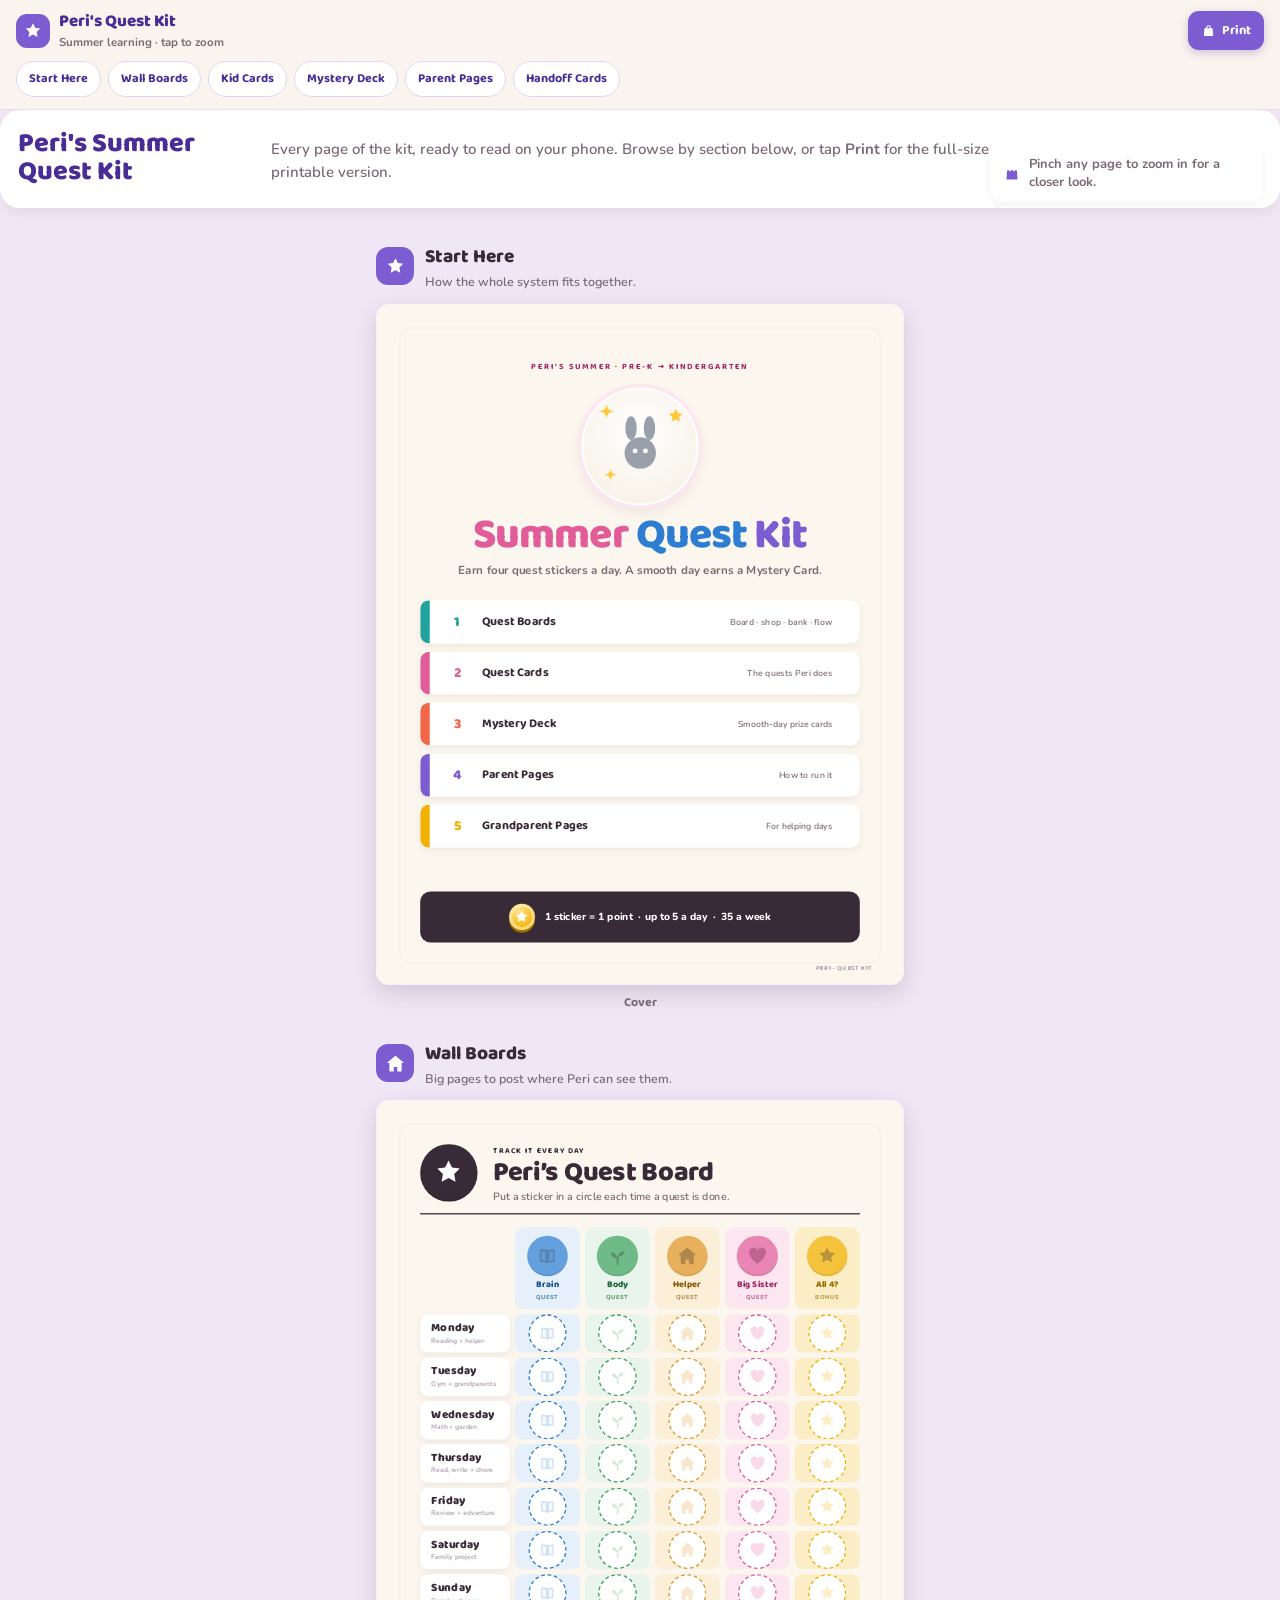
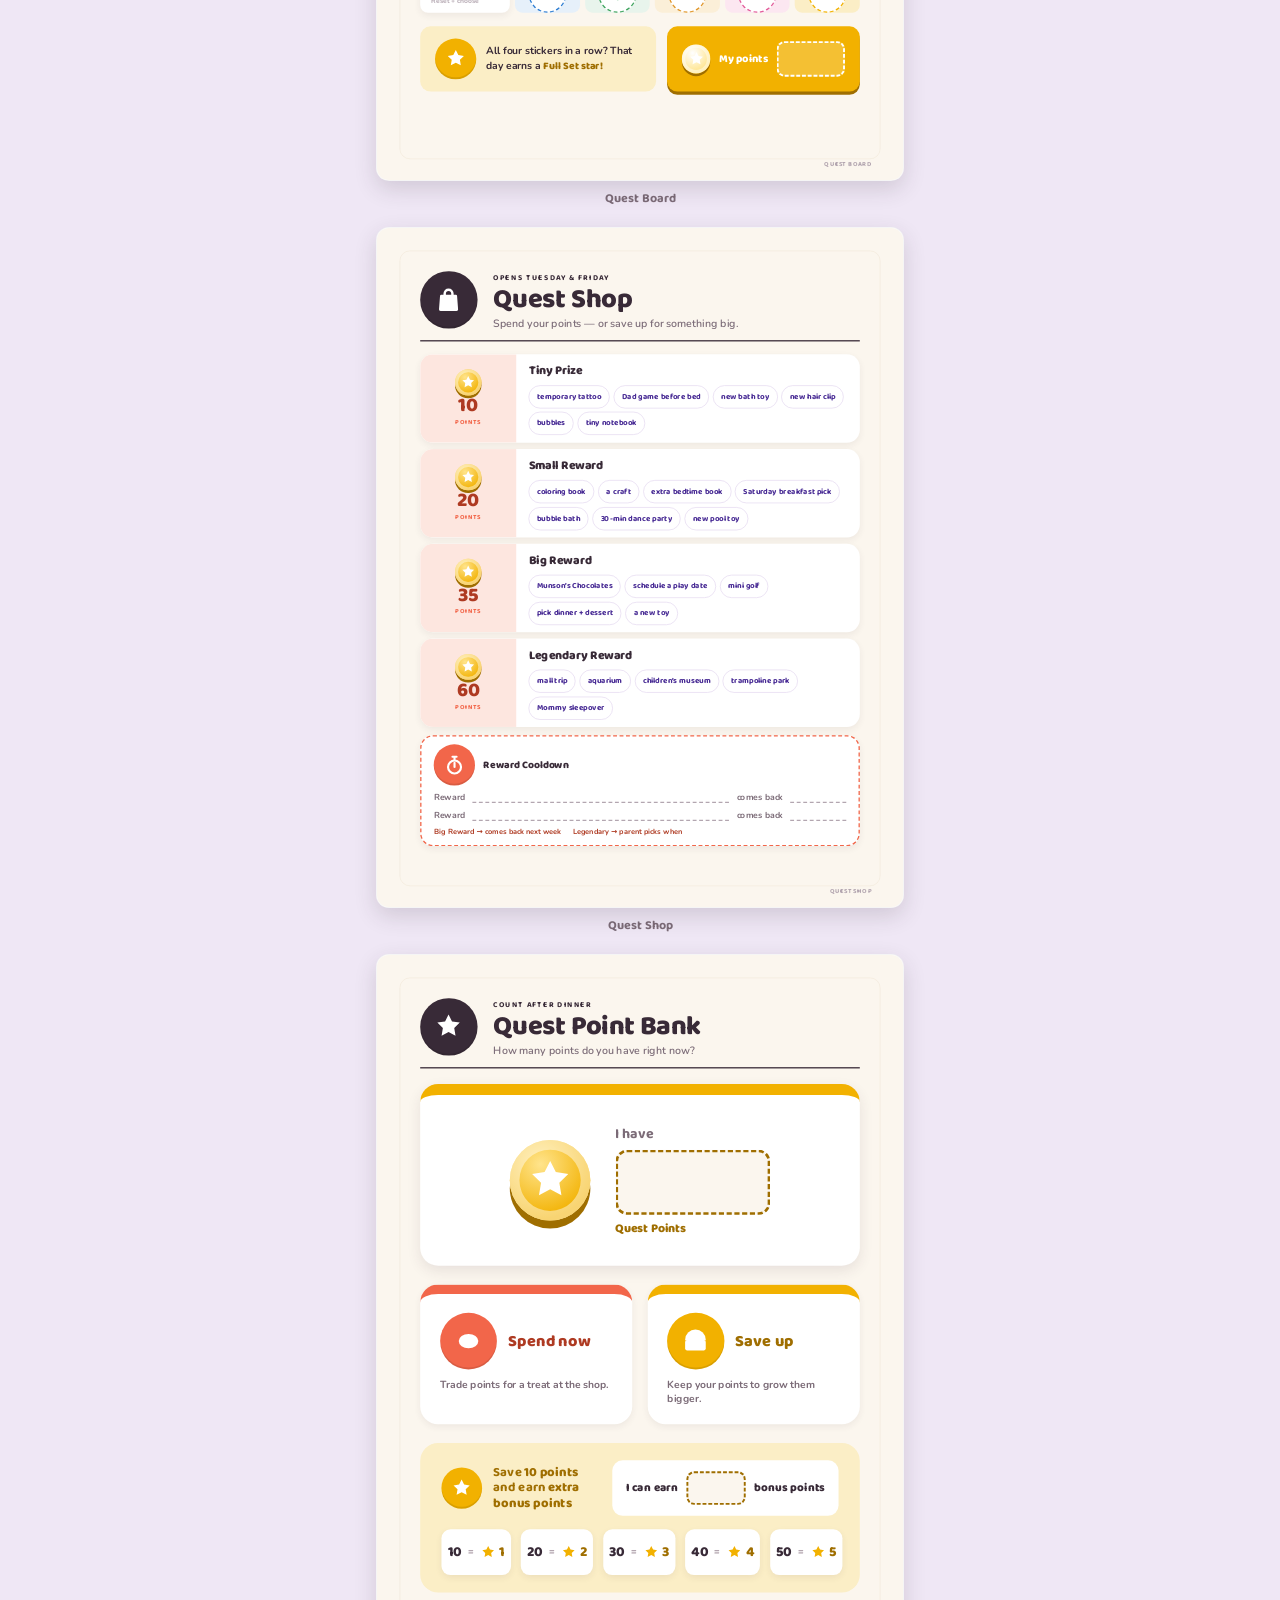
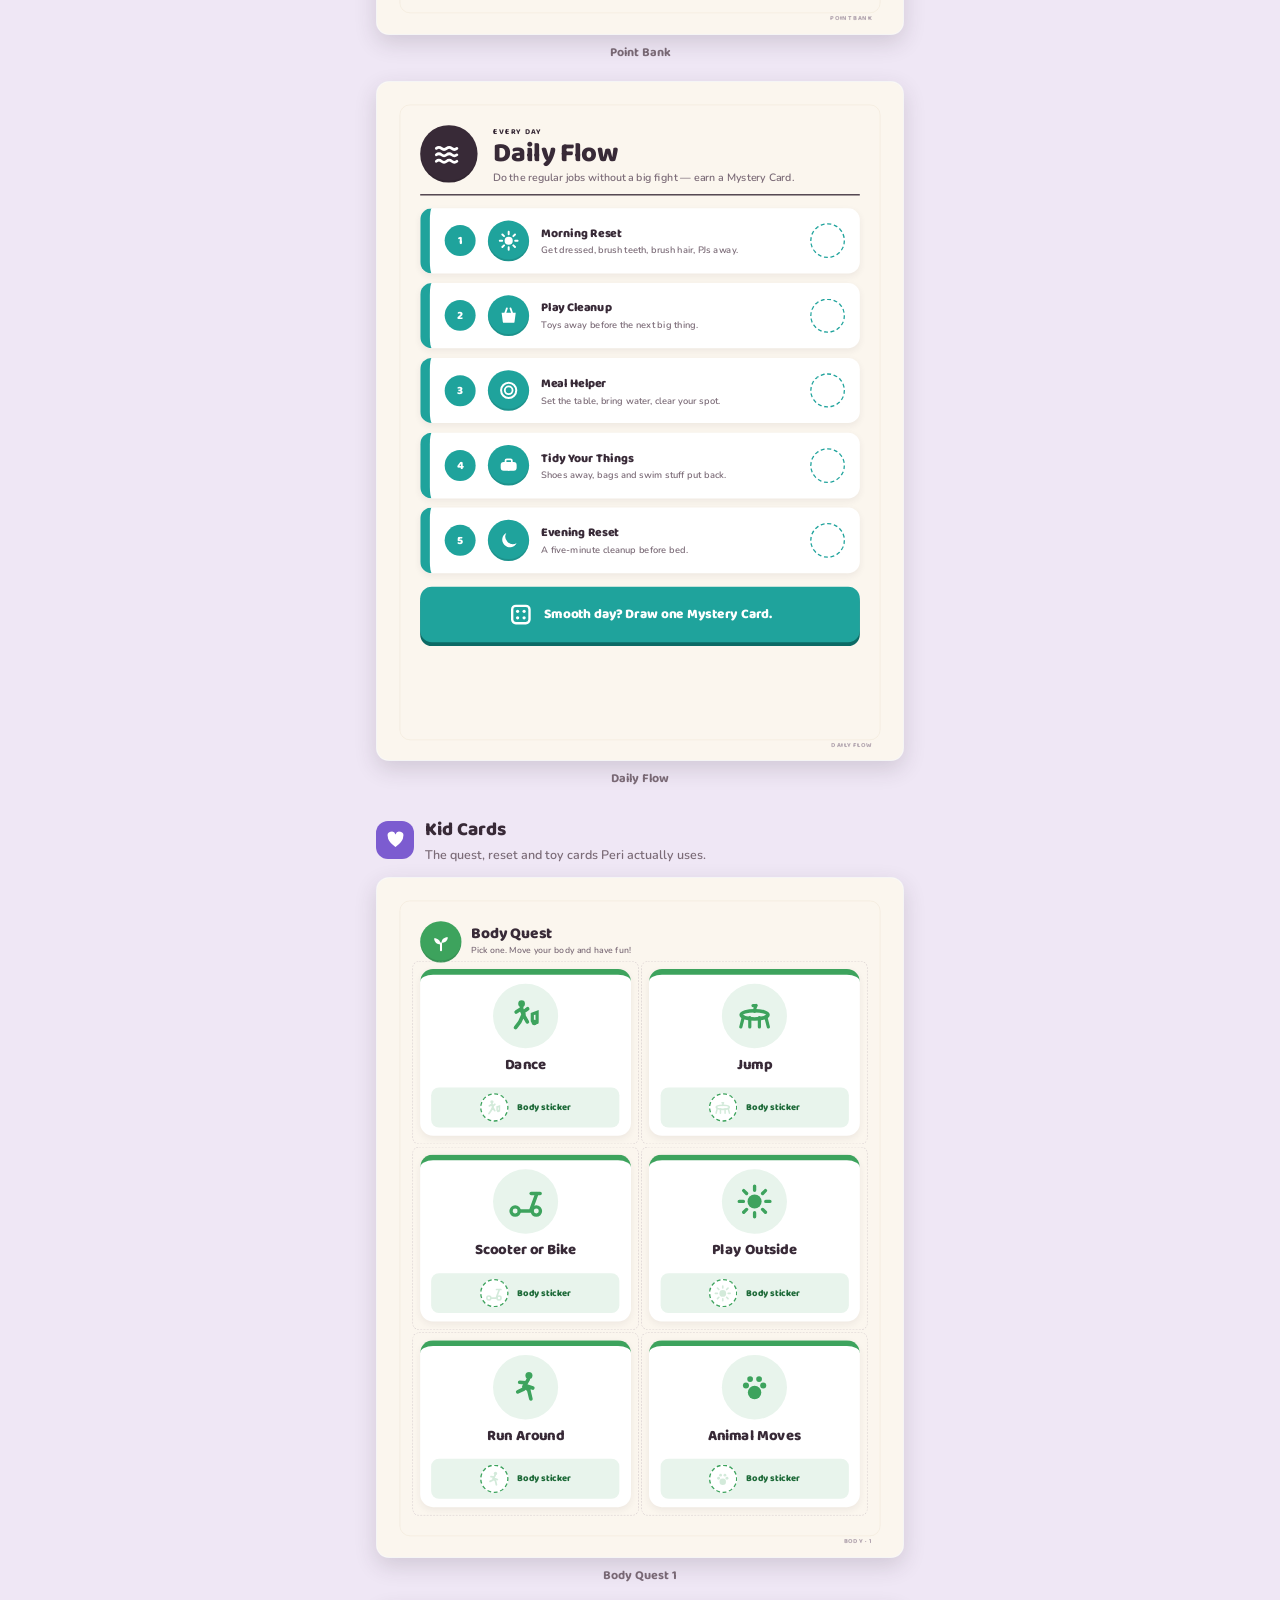
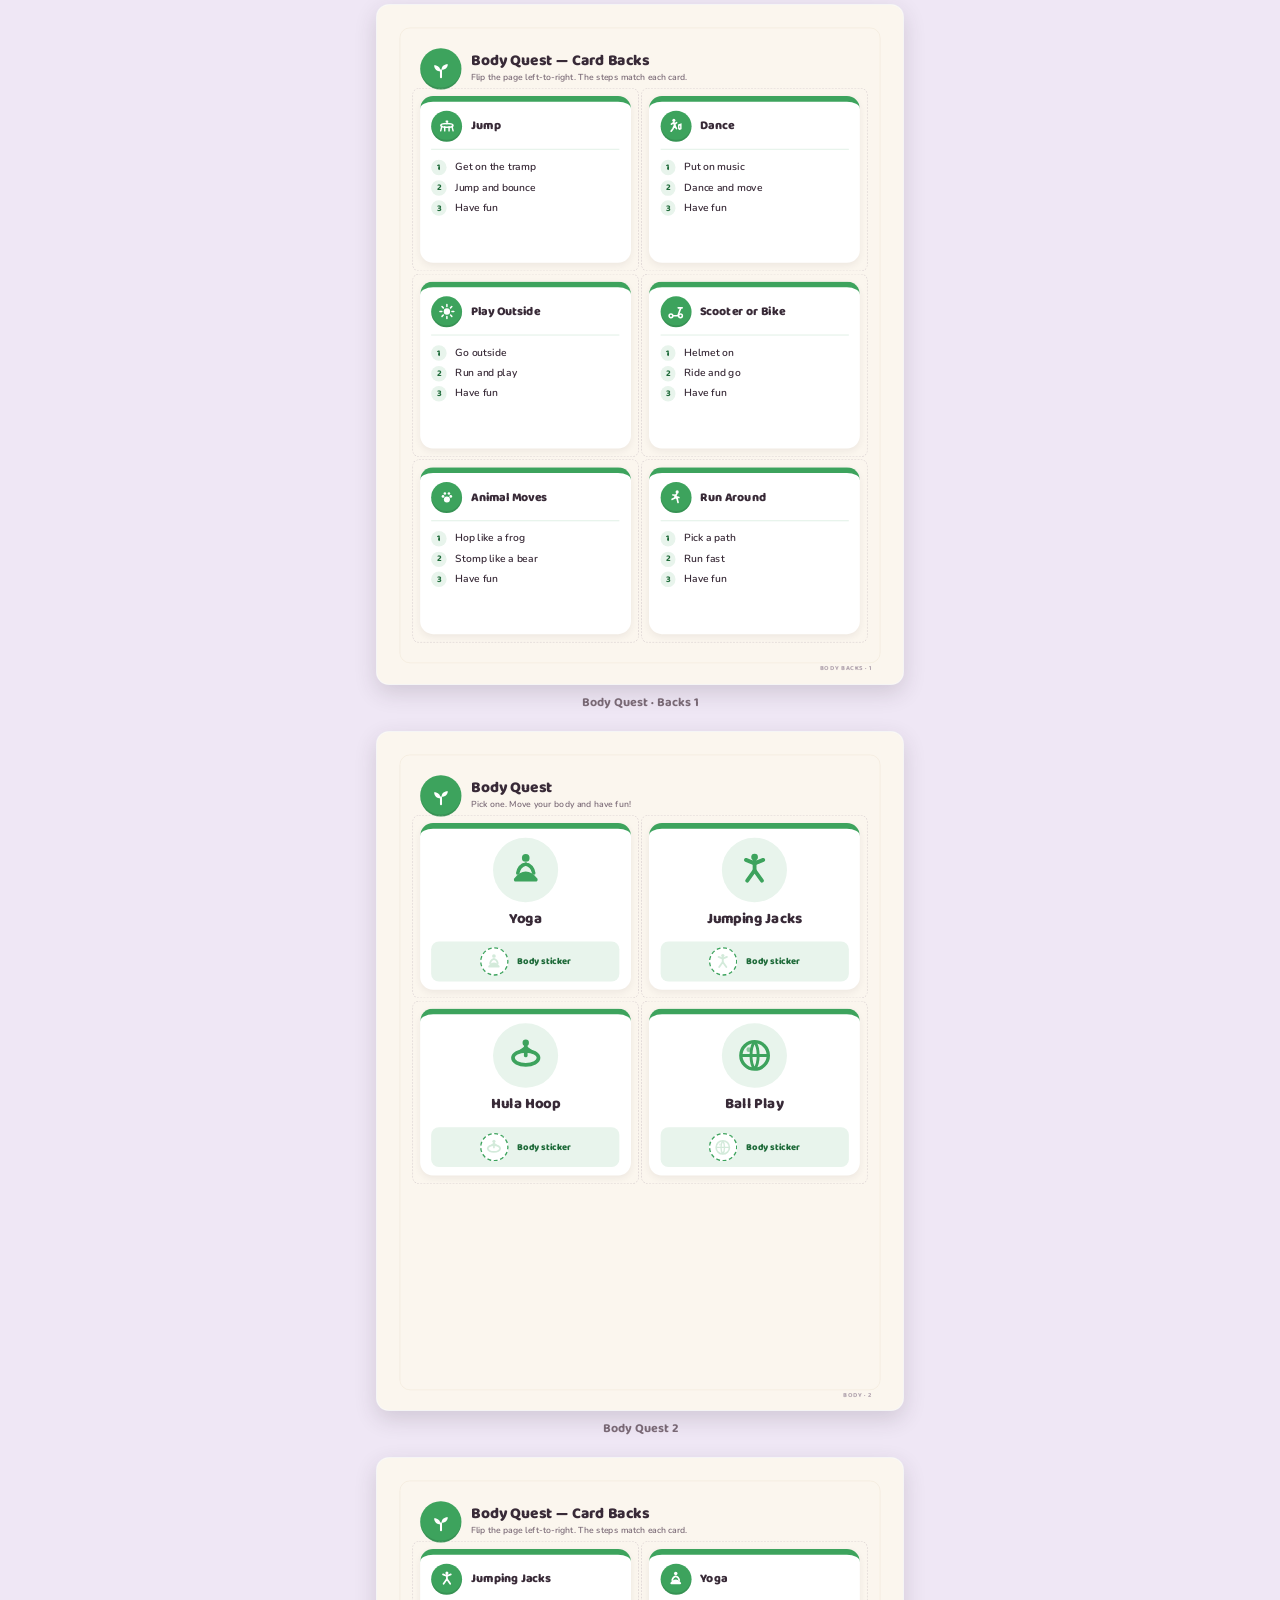
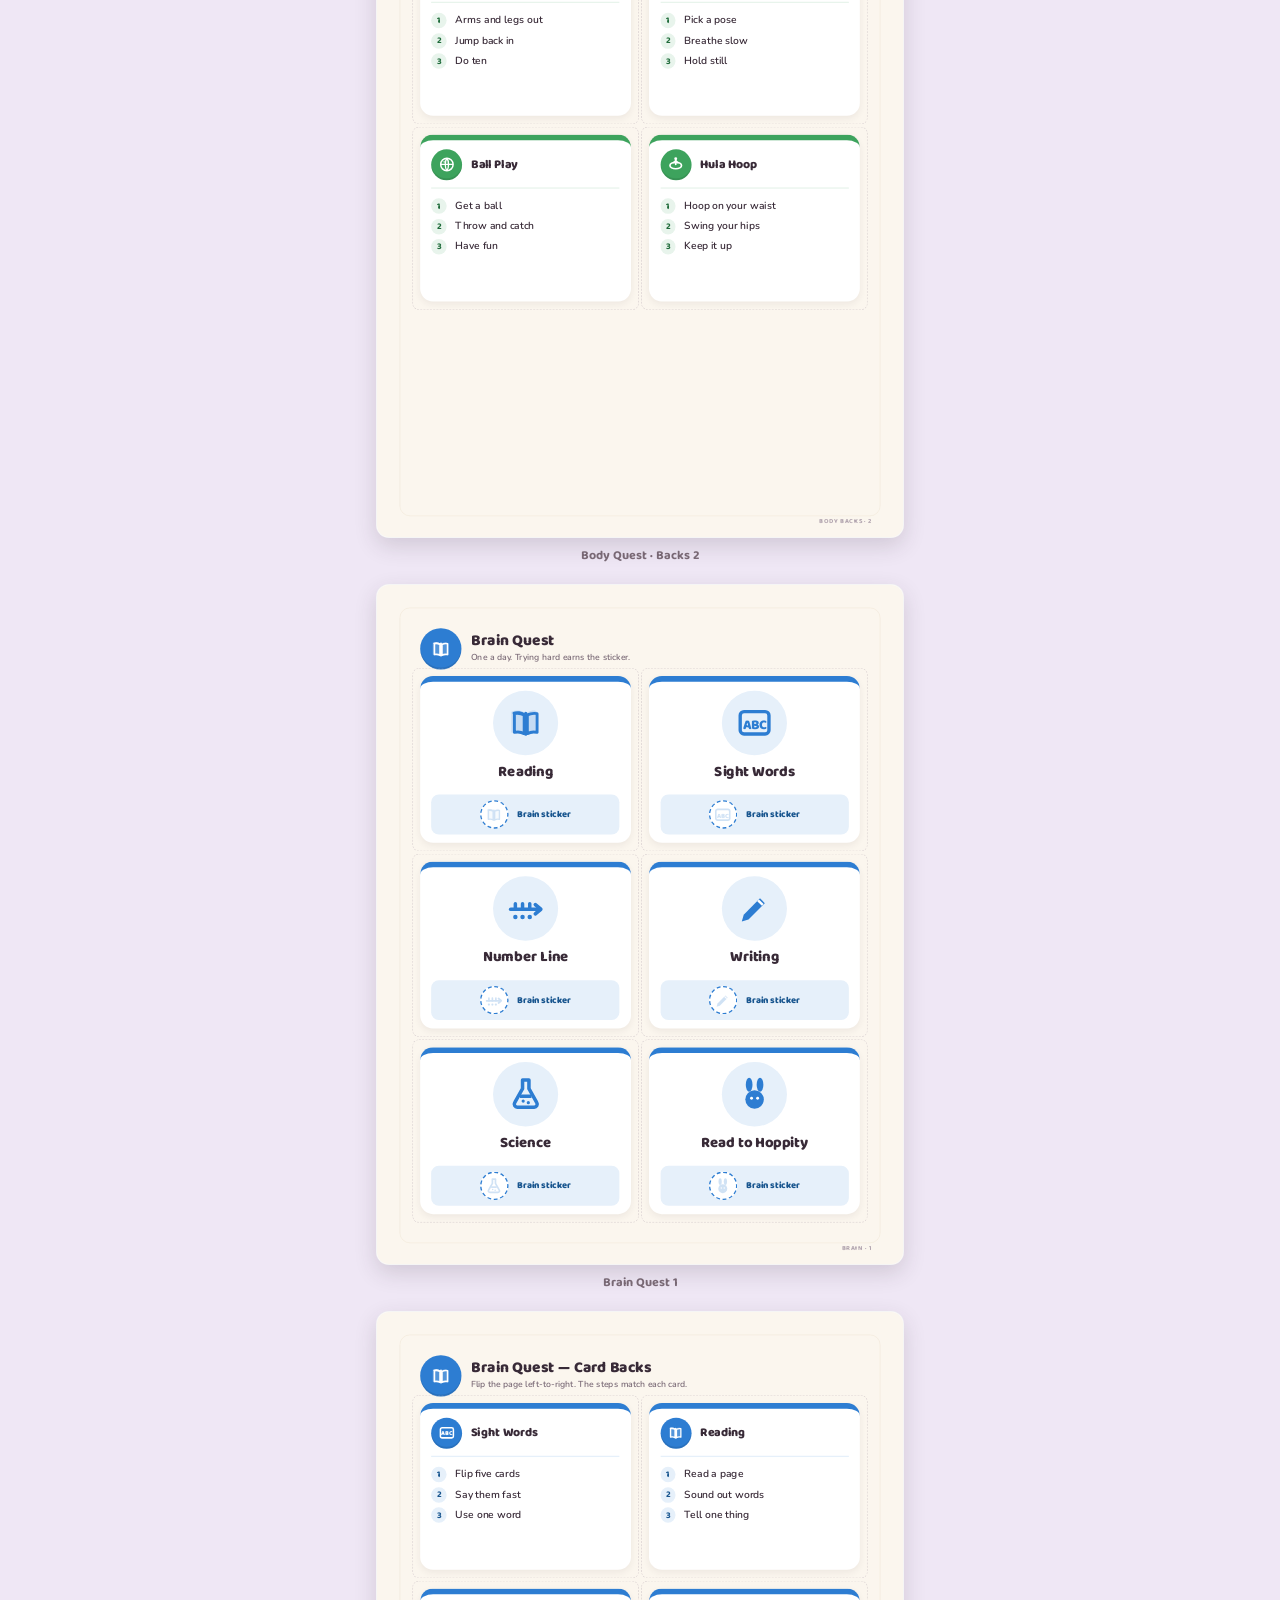
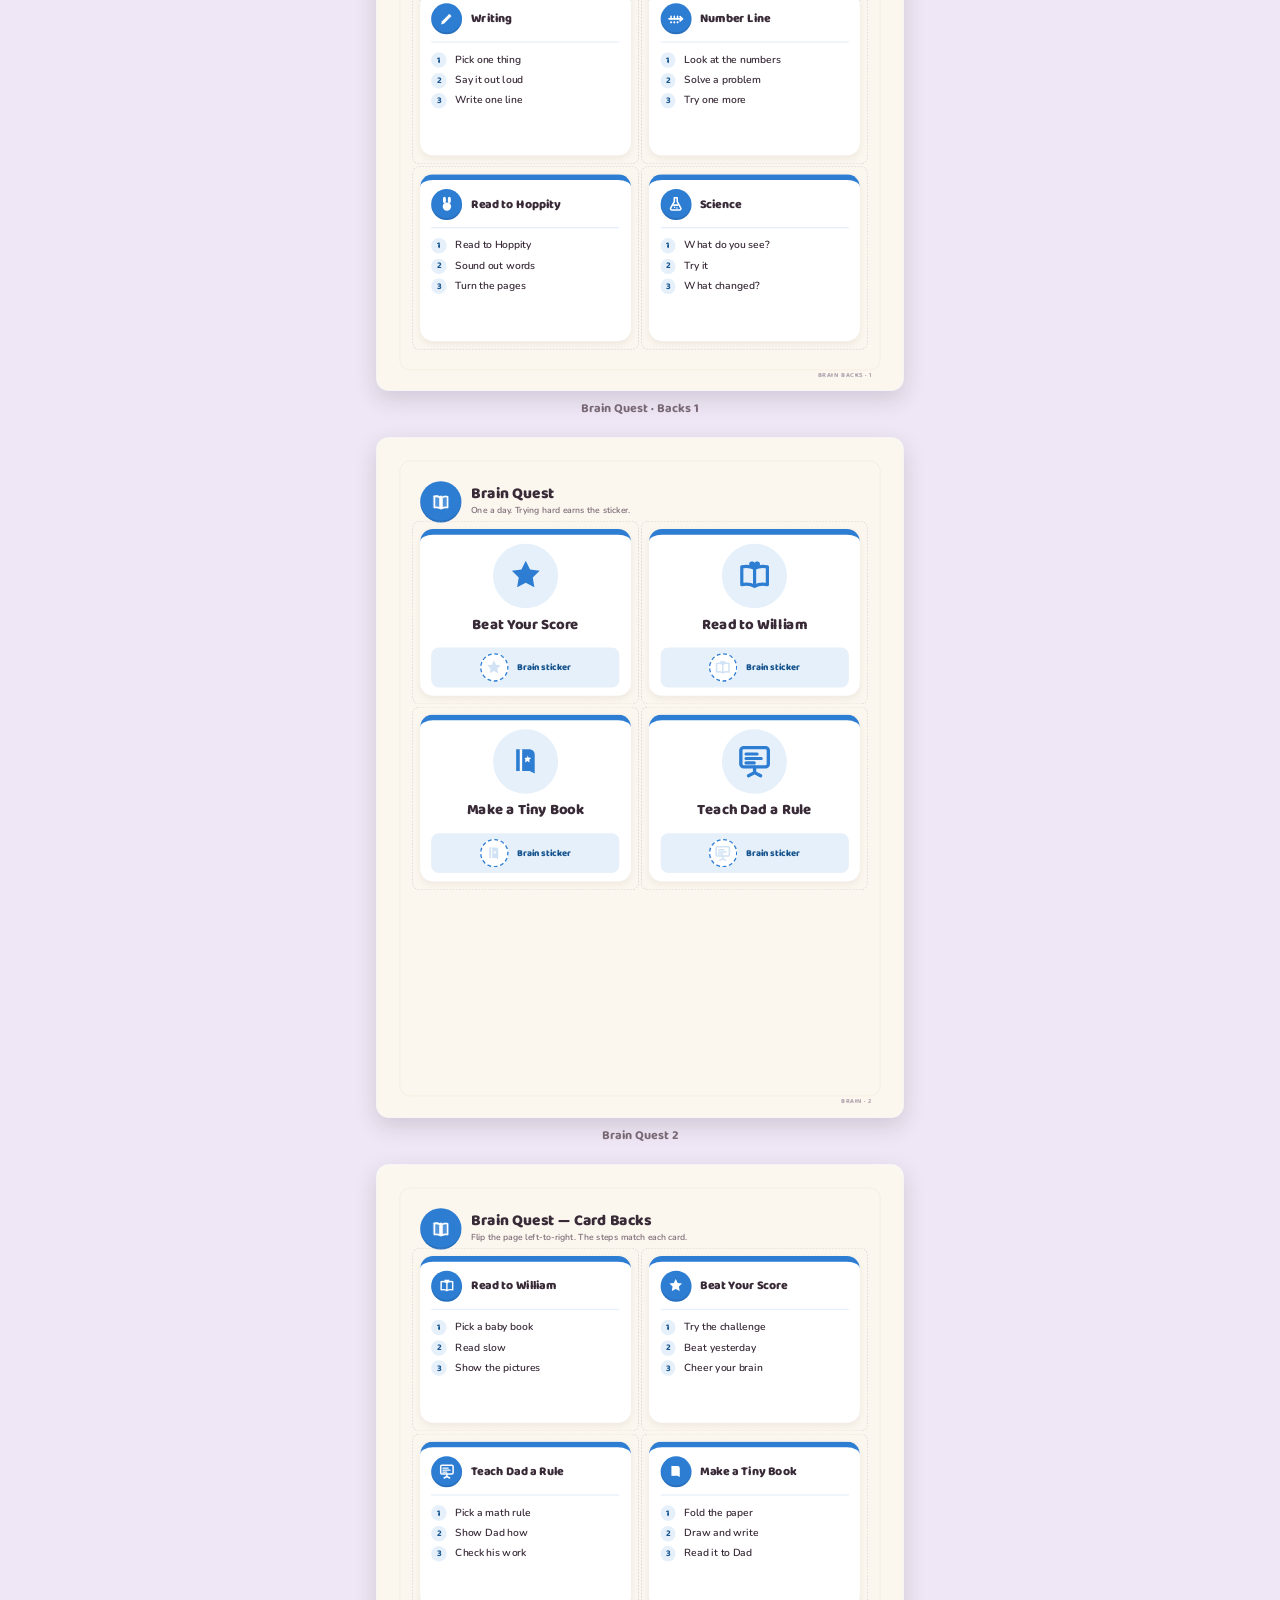
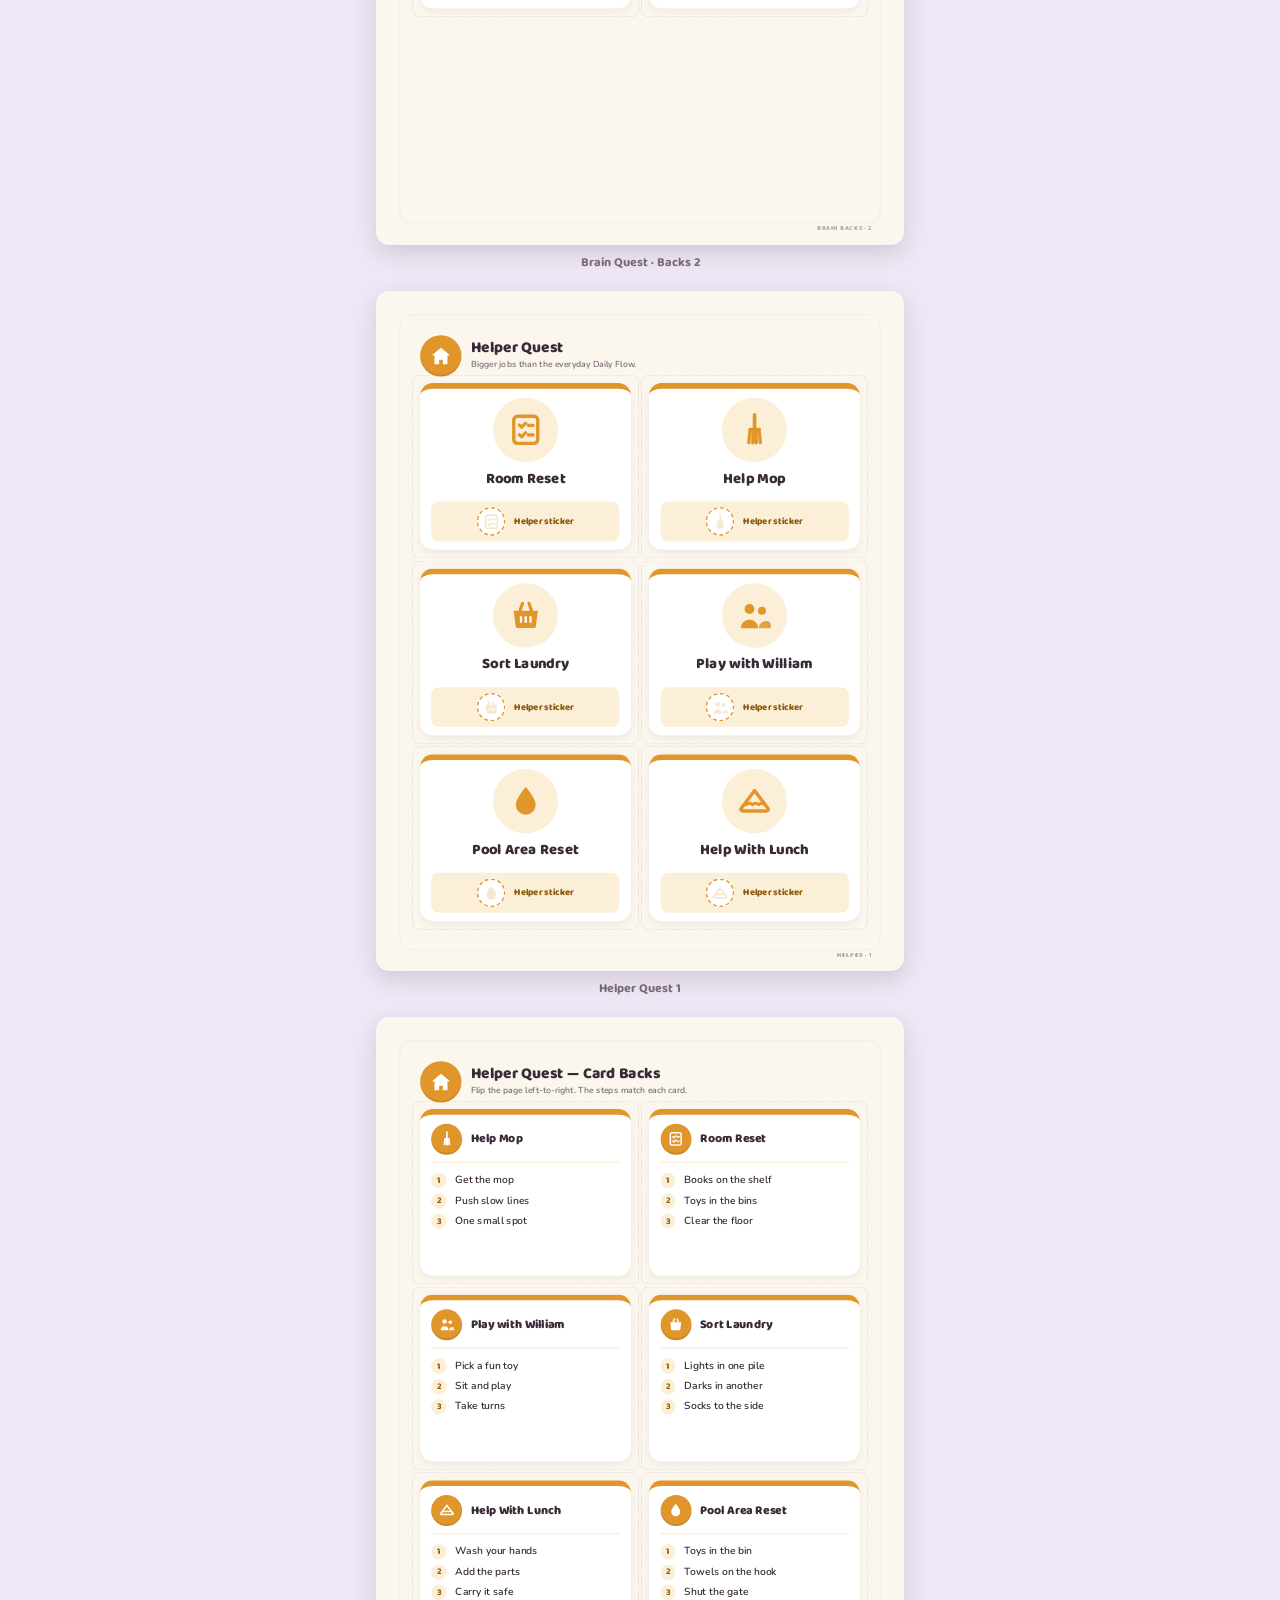
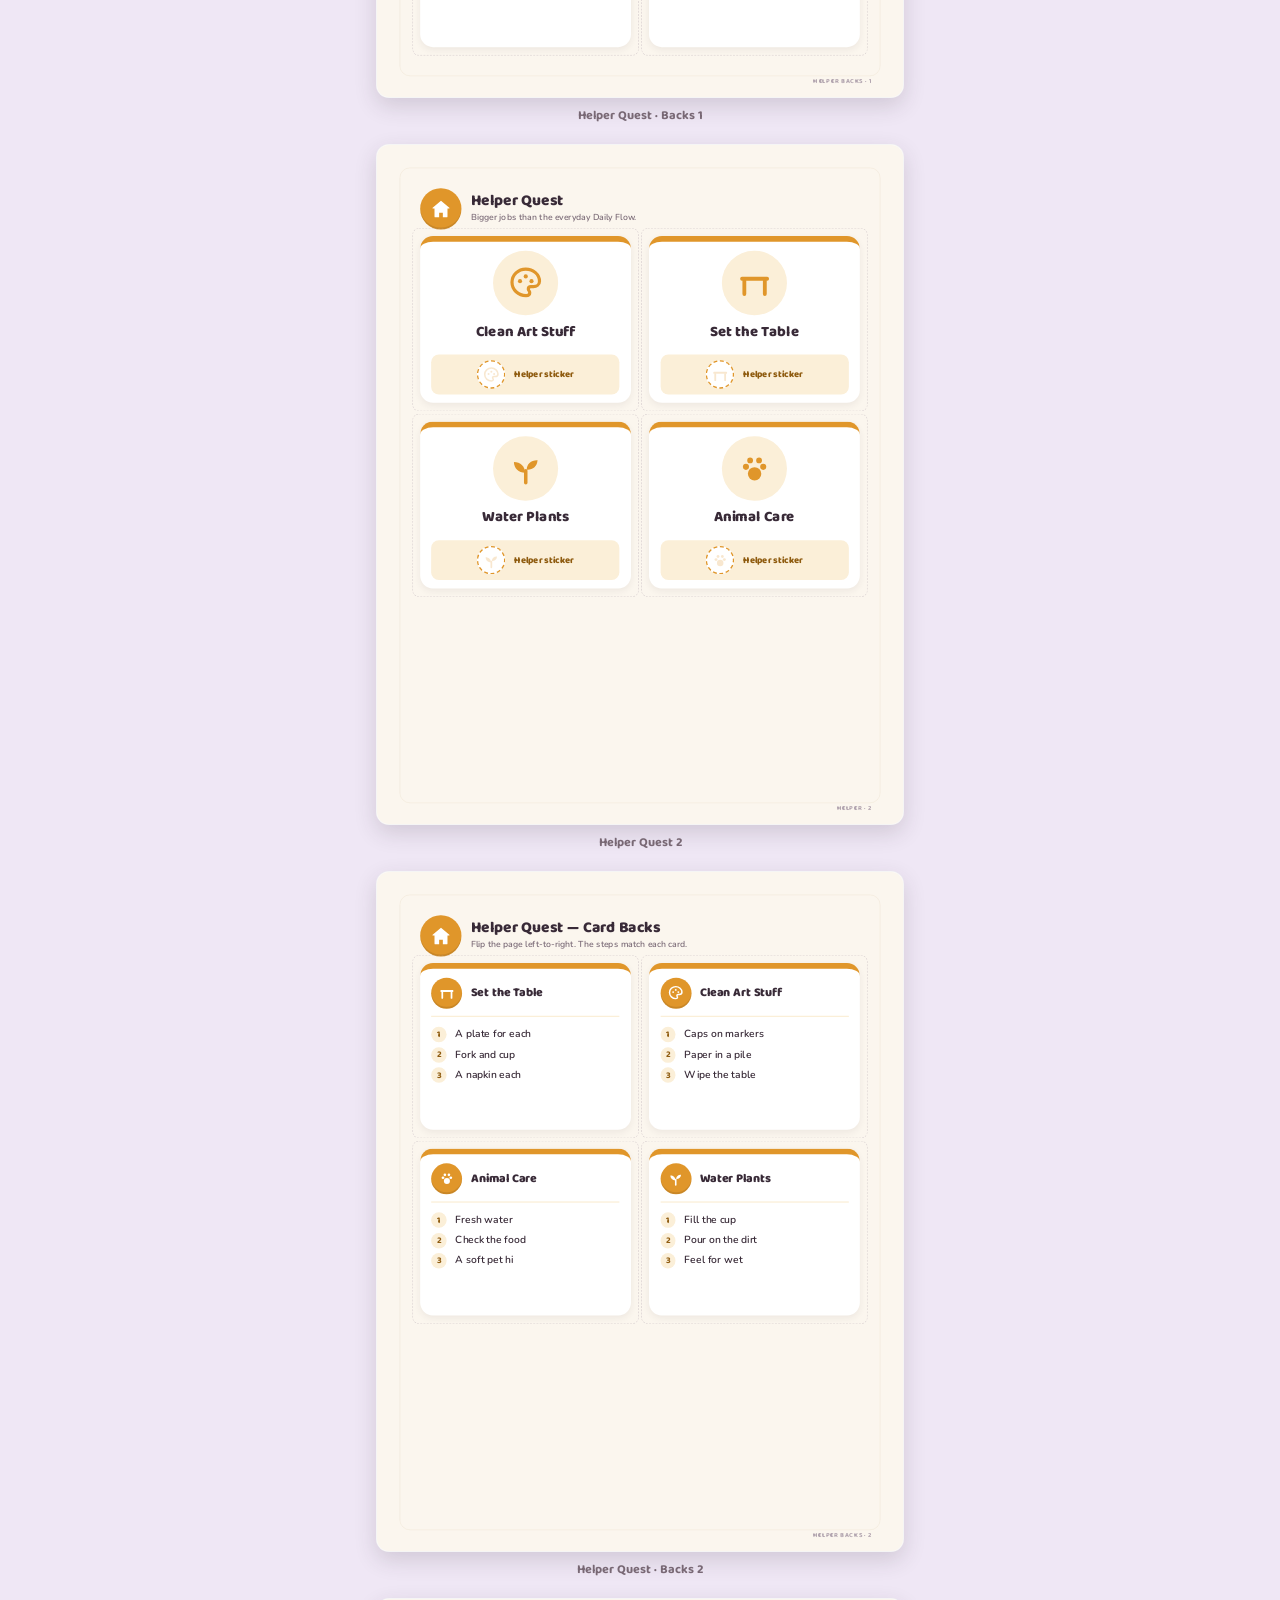
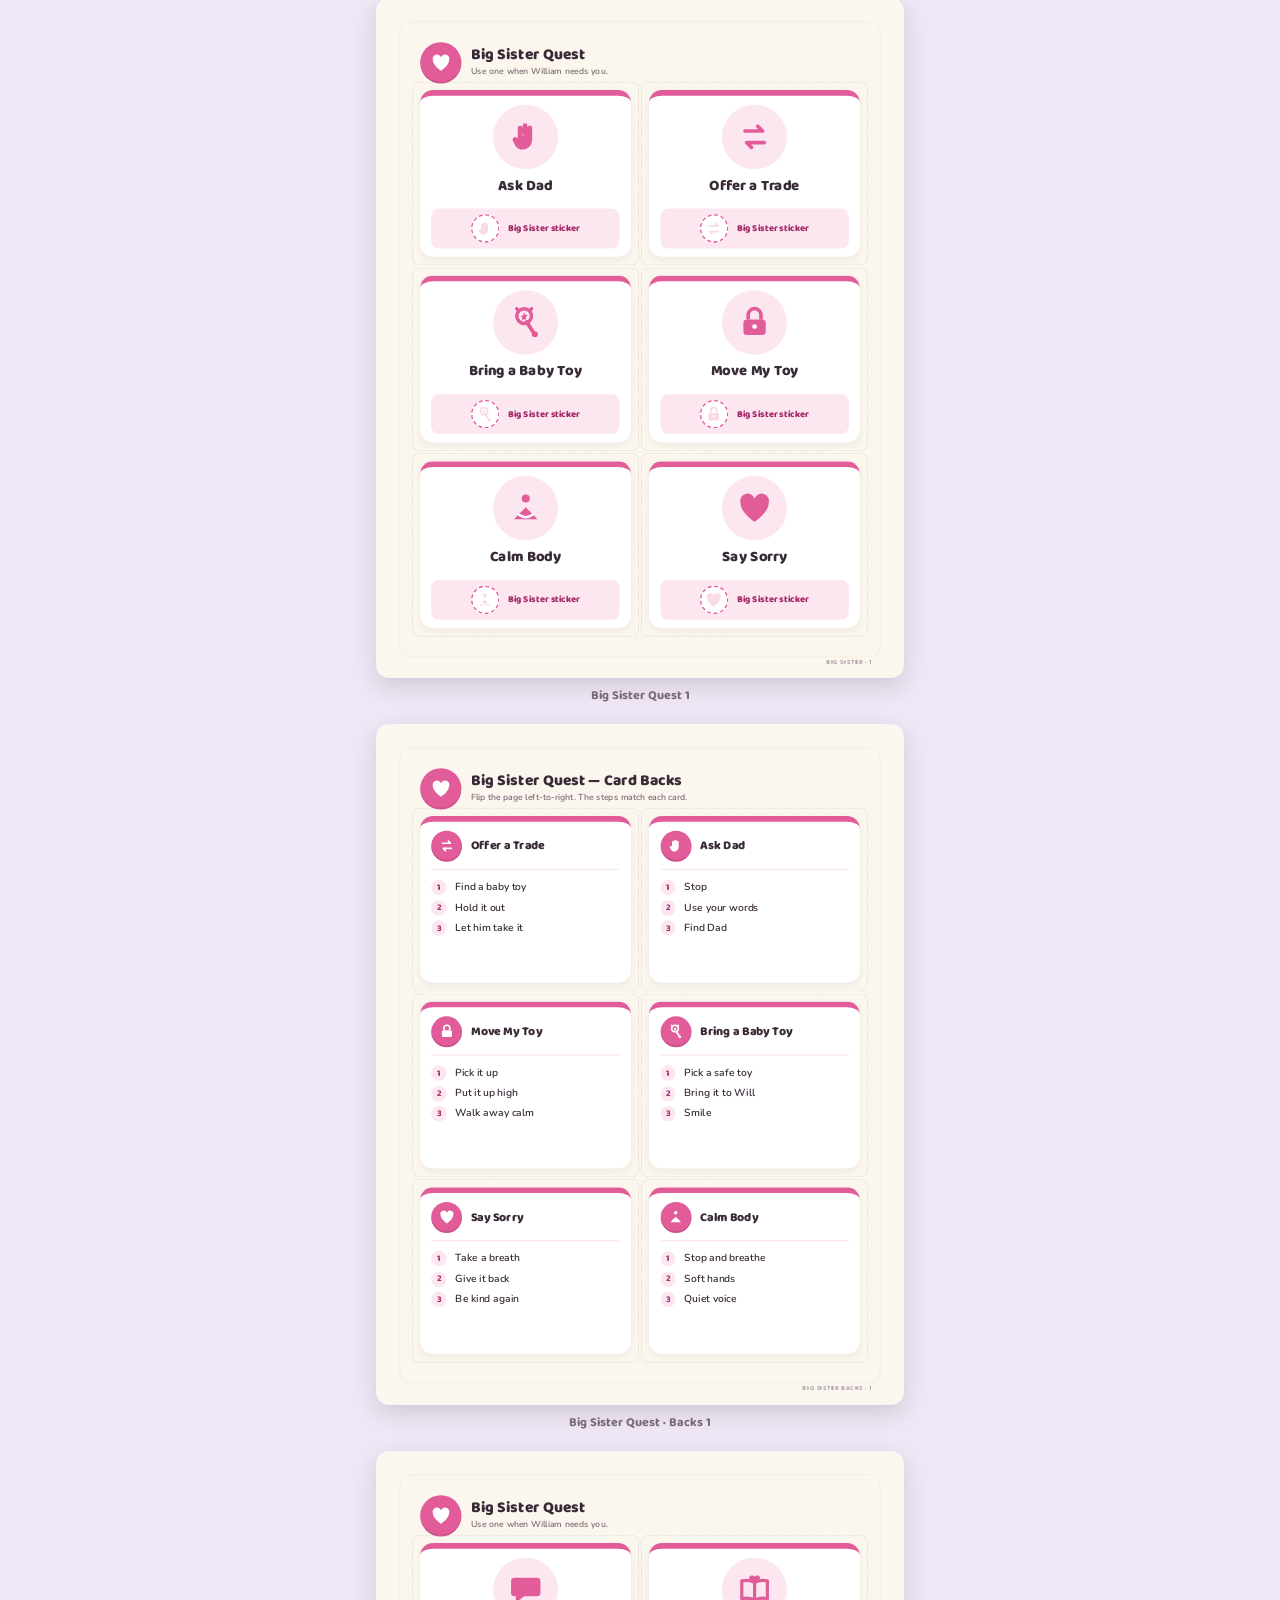
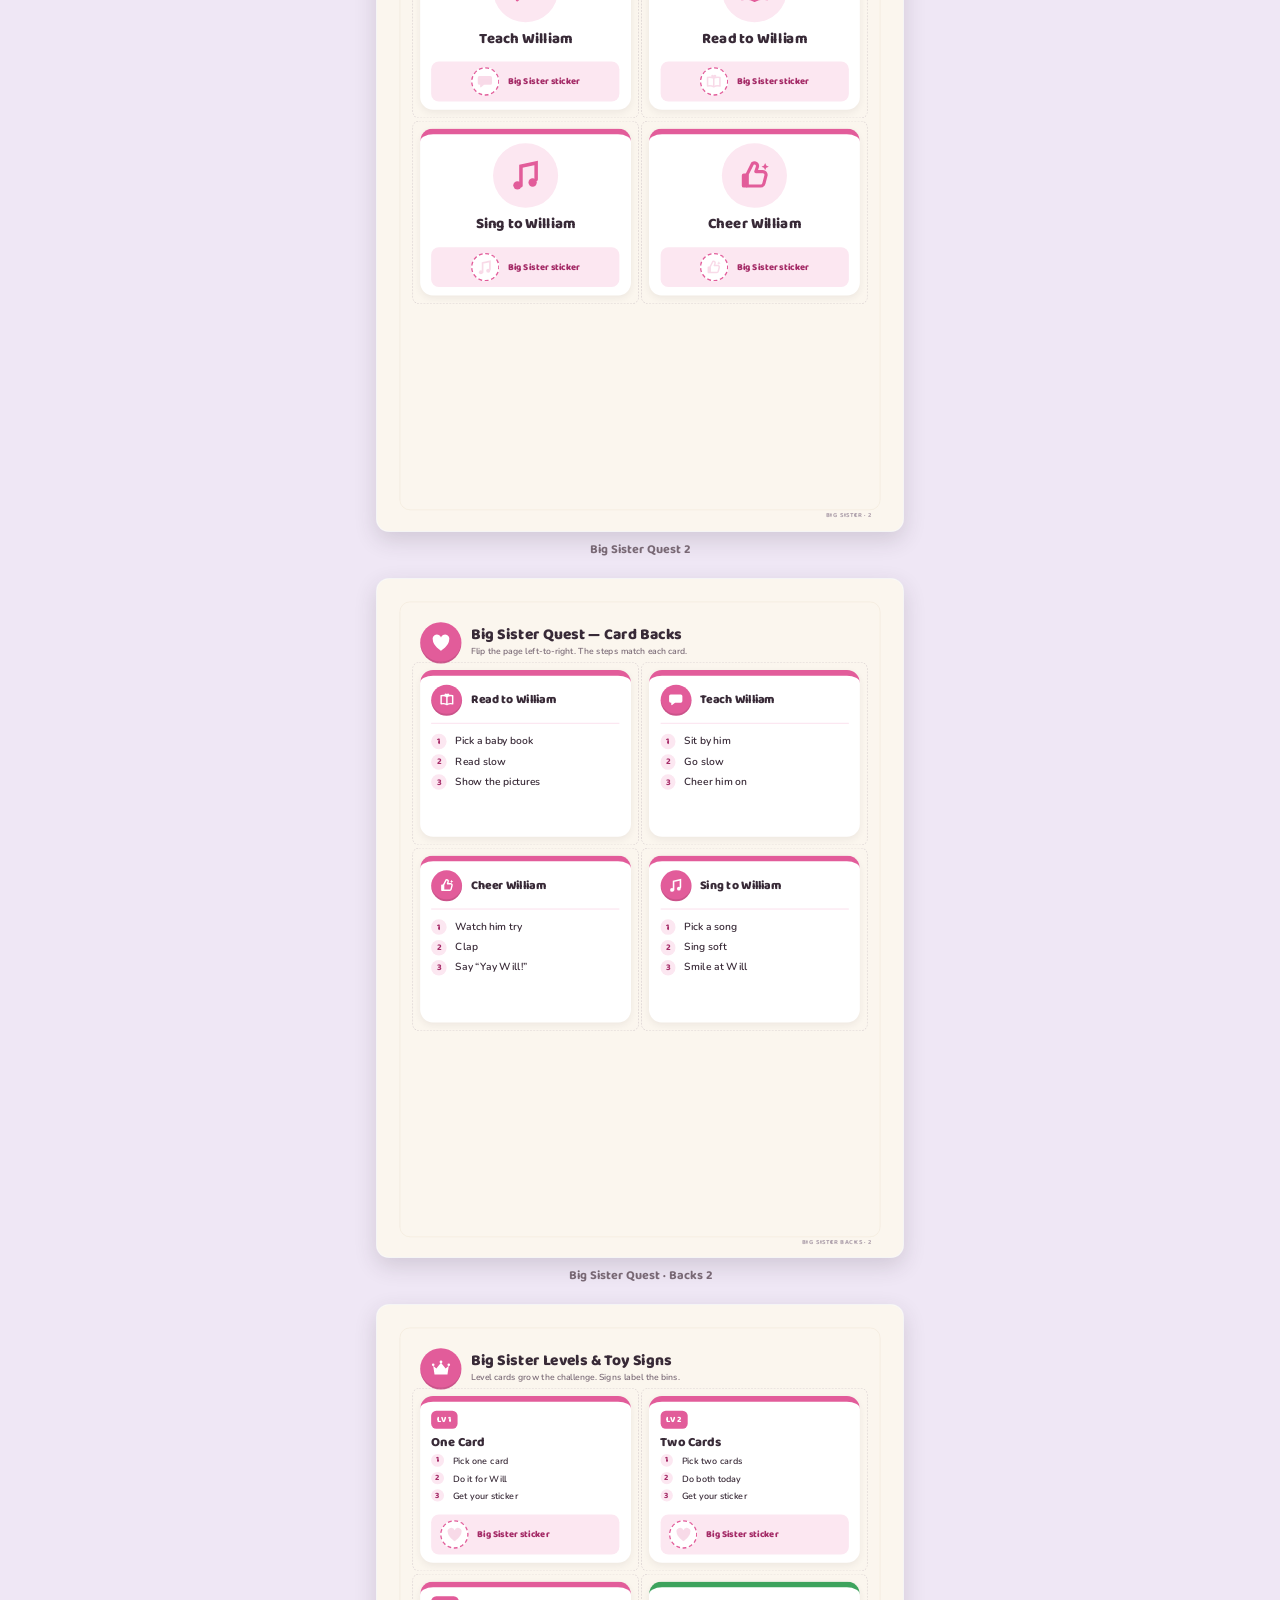
==== commit 47d3f7ab: "Add files via upload" ====
--- a/index.html
+++ b/index.html
@@ -2,166 +2,64 @@
 <html lang="en">
 <head>
 <meta charset="utf-8">
-<meta name="viewport" content="width=device-width, initial-scale=1">
+<meta name="viewport" content="width=device-width, initial-scale=1, viewport-fit=cover">
 <title>Peri's Summer Quest Kit</title>
 <link rel="stylesheet" href="quest-kit.css">
+<link rel="stylesheet" href="quest-pages.css">
 <style>
-.medallion{display:inline-flex;align-items:center;justify-content:center;border-radius:18px;background:var(--c-soft);color:var(--c);flex:none;box-shadow:inset 0 0 0 2px #fff;}
-.medallion .i{font-size:.5in;}
-.medallion--sm{width:.62in;height:.62in;border-radius:14px;}
-.medallion--sm .i{font-size:.36in;}
-.medallion--med{width:.84in;height:.84in;border-radius:18px;}
-.medallion--med .i{font-size:.5in;}
-.medallion--lg{width:1.2in;height:1.2in;border-radius:24px;}
-.medallion--lg .i{font-size:.72in;}
-
-.dcard{height:100%;}
-.dcard__head{display:flex;align-items:center;gap:.16in;}
-.dcard .steps{margin-top:.04in;}
-.parent-flag{display:inline-flex;align-items:center;gap:.08in;align-self:flex-start;font-family:var(--arcade);font-size:7px;letter-spacing:.06em;color:var(--ink-faint);background:#fff;border-radius:999px;padding:.06in .14in;text-transform:uppercase;}
-.parent-flag .i{font-size:12px;}
-
-.hero{flex-direction:row;align-items:stretch;height:100%;}
-.hero__rail{flex:none;width:1.8in;background:var(--c-soft);display:flex;align-items:center;justify-content:center;}
-.hero__rail .medallion .i{font-size:.72in;}
-.hero__body{padding:.3in .34in;display:flex;flex-direction:column;gap:.14in;flex:1;justify-content:center;}
-.hero__title{font-size:30px;}
-.bonus-list{list-style:none;margin:0;padding:0;display:flex;flex-direction:column;gap:.12in;}
-.bonus-list li{display:flex;align-items:center;gap:.16in;font-size:18px;font-weight:500;background:var(--c-soft);border-radius:14px;padding:.14in .18in;}
-.bonus-list .or{font-family:var(--arcade);font-size:10px;color:var(--c-ink);background:#fff;border-radius:9px;min-width:.46in;height:.46in;display:inline-flex;align-items:center;justify-content:center;flex:none;}
-.bonus-list .or .i{font-size:20px;color:var(--c);}
-.bigfill{display:flex;align-items:center;gap:.16in;font-weight:600;}
-.bigfill .box{flex:1;border:3px dashed var(--c);border-radius:16px;background:#fff;}
-.notfor{display:flex;align-items:center;gap:.1in;flex-wrap:wrap;font-size:13.5px;font-weight:600;color:var(--ink-soft);}
-.notfor .p{background:#F1E3EA;border-radius:999px;padding:.08in .16in;}
-
-.cover-head{display:flex;flex-direction:column;align-items:center;text-align:center;gap:.04in;margin-top:.1in;}
-.cover-title{font-weight:700;font-size:58px;line-height:1.0;letter-spacing:-.015em;white-space:nowrap;}
-.cover-title .pink{color:var(--sister);} .cover-title .pur{color:var(--parent);} .cover-title .blue{color:var(--brain);}
-.cover-bunny{display:flex;align-items:center;justify-content:center;gap:.18in;font-size:.5in;margin:.04in 0;}
-.cover-bunny .b{color:#9aa0aa;} .cover-bunny .s{color:var(--star);font-size:.32in;}
-.qlegend{display:grid;grid-template-columns:1fr 1fr;gap:.18in;margin-top:.18in;}
-.qlegend .ql{display:flex;align-items:center;gap:.18in;background:#fff;border-radius:20px;padding:.2in .22in;box-shadow:var(--shadow-soft);border-left:.14in solid var(--c);}
-.qlegend .ql b{font-size:22px;font-weight:600;display:block;}
-.qlegend .ql span{font-size:13.5px;color:var(--ink-soft);}
-.rules{display:grid;grid-template-columns:1fr 1fr;gap:.16in;margin-top:.2in;}
-.rule{display:flex;align-items:center;gap:.16in;background:var(--paper-2);border-radius:16px;padding:.18in .2in;font-weight:500;font-size:16.5px;}
-.rule .n{flex:none;width:.46in;height:.46in;border-radius:50%;background:var(--parent);color:#fff;font-family:var(--arcade);font-size:12px;display:flex;align-items:center;justify-content:center;}
-.support-legend{display:flex;gap:.18in;margin-top:.2in;justify-content:center;flex-wrap:wrap;}
-.support-legend .s{display:inline-flex;align-items:center;gap:.12in;font-size:15px;font-weight:500;color:var(--c-ink);background:var(--c-soft);border-radius:999px;padding:.14in .22in;}
-.support-legend .s .i{font-size:1.3em;color:var(--c);}
-.currency{margin-top:auto;display:flex;align-items:center;justify-content:center;gap:.18in;background:var(--ink);color:#fff;border-radius:22px;padding:.24in;font-size:20px;font-weight:600;}
-.currency .coin{font-size:.5in;}
-
-.qboard{display:grid;grid-template-columns:1.2fr repeat(4,1fr) .82fr;grid-auto-rows:1fr;gap:.08in;flex:1;margin-top:.22in;}
-.qb-h{display:flex;flex-direction:column;align-items:center;justify-content:center;gap:.03in;border-radius:14px;padding:.08in .04in;text-align:center;background:var(--c-soft);color:var(--c-ink);}
-.qb-h .i{font-size:.32in;color:var(--c);}
-.qb-h b{font-size:15px;font-weight:600;line-height:1.05;}
-.qb-h span{font-size:9px;color:var(--c-ink);opacity:.75;text-transform:uppercase;letter-spacing:.05em;}
-.qb-corner{background:transparent;}
-.qb-day{display:flex;flex-direction:column;justify-content:center;padding-left:.16in;font-weight:600;font-size:17px;background:#fff;border-radius:12px;box-shadow:var(--shadow-soft);}
-.qb-day small{font-size:10.5px;color:var(--ink-faint);font-weight:500;}
-.qb-cell{display:flex;align-items:center;justify-content:center;background:#fff;border-radius:12px;}
-.qb-cell.alt{background:var(--c-soft);}
-.qb-bonus{display:flex;align-items:center;justify-content:center;background:var(--shop-soft);border-radius:12px;}
-.qb-bonus .slot{border-color:var(--shop);color:var(--shop);}
-.qb-foot{display:flex;align-items:center;gap:.18in;margin-top:.2in;}
-.qb-note{display:flex;align-items:center;gap:.14in;background:var(--shop-soft);color:var(--shop-ink);border-radius:18px;padding:.18in .24in;font-weight:600;font-size:16.5px;flex:1;}
-.qb-note .i{font-size:.34in;color:var(--shop);flex:none;}
-.coin-note{display:flex;align-items:center;gap:.12in;font-weight:600;font-size:15px;color:var(--gold-ink);background:#FCEFC6;border-radius:999px;padding:.16in .22in;flex:none;}
-.coin-note .coin{font-size:.32in;}
-
-.shoplist{display:flex;flex-direction:column;gap:.15in;flex:1;margin-top:.2in;}
-.tier{--c:var(--shop);display:grid;grid-template-columns:1.2in 1fr auto;gap:.24in;align-items:center;background:#fff;border-radius:var(--r);padding:.22in .3in;box-shadow:var(--shadow-soft);border-left:.16in solid var(--shop);}
-.tier__cost{display:flex;flex-direction:column;align-items:center;gap:.03in;}
-.tier__coin{width:.7in;height:.7in;font-size:.38in;}
-.tier__cost .lv{font-family:var(--arcade);font-size:8px;color:var(--shop-ink);}
-.tier__cost b{font-family:var(--arcade);font-size:14px;color:var(--gold-ink);}
-.tier__main h3{margin:0;font-size:24px;font-weight:700;}
-.tier__ex{margin:.05in 0 0;font-size:14.5px;color:var(--ink-soft);line-height:1.35;}
-.tier__ic{color:var(--shop);font-size:.62in;opacity:.92;}
-.shop-foot{display:grid;grid-template-columns:1fr 1fr;gap:.16in;margin-top:.2in;}
-.shop-foot .sf{display:flex;gap:.16in;align-items:flex-start;background:var(--c-soft);border-radius:18px;padding:.2in;}
-.shop-foot .sf .i{font-size:.4in;color:var(--c);flex:none;}
-.shop-foot .sf b{font-size:16px;display:block;color:var(--c-ink);}
-.shop-foot .sf span{font-size:13.5px;color:var(--ink-soft);line-height:1.3;}
-
-.tcard{height:100%;}
-.tcard .rar{display:flex;gap:2px;color:var(--star);font-size:15px;}
-.tcard .tcost{display:flex;align-items:center;gap:.12in;margin-top:auto;}
-.tcard .tcost .coin{font-size:.42in;}
-.tcard .tcost b{font-family:var(--arcade);font-size:12px;color:var(--gold-ink);}
-.tcard ul{list-style:none;margin:.04in 0 0;padding:0;display:flex;flex-direction:column;gap:.08in;}
-.tcard ul li{display:flex;gap:.12in;align-items:center;font-size:15px;}
-.tcard ul li::before{content:"";width:.13in;height:.13in;border-radius:50%;background:var(--shop);flex:none;}
-
-.mcard{aspect-ratio:2.5/3.5;border-radius:18px;background:#fff;box-shadow:var(--shadow-soft);border:2.5px solid var(--shop-soft);display:flex;flex-direction:column;align-items:center;justify-content:center;text-align:center;padding:.14in;gap:.12in;}
-.mcard .medallion{width:.84in;height:.84in;}
-.mcard .medallion .i{font-size:.5in;}
-.mcard b{font-size:16px;font-weight:600;line-height:1.15;}
-.mcard .tag{font-family:var(--arcade);font-size:6.5px;color:var(--shop);letter-spacing:.08em;}
-.mback{aspect-ratio:2.5/3.5;border-radius:18px;display:flex;flex-direction:column;align-items:center;justify-content:center;gap:.08in;color:#fff;background:repeating-linear-gradient(45deg,var(--shop),var(--shop) 13px,#e3582f 13px,#e3582f 26px);border:3px solid #fff;box-shadow:var(--shadow-soft);}
-.mback .q{font-family:var(--arcade);font-size:24px;text-shadow:0 3px 0 rgba(0,0,0,.18);}
-.mback small{font-family:var(--arcade);font-size:6.5px;letter-spacing:.1em;}
-.mback .medallion{background:#fff;color:var(--shop);width:.8in;height:.8in;box-shadow:none;}
-.mback .medallion .i{font-size:.46in;}
-
-.signcard{height:100%;align-items:center;text-align:center;justify-content:center;gap:.14in;padding:.34in .26in;display:flex;flex-direction:column;}
-.signcard .medallion{width:1.1in;height:1.1in;}
-.signcard .medallion .i{font-size:.66in;}
-.signcard h3{margin:0;font-size:26px;font-weight:700;}
-.signcard p{margin:0;font-size:16px;color:var(--ink-soft);line-height:1.35;}
-
-.wk-grid{display:grid;grid-template-columns:1fr 1fr;gap:.18in;flex:1;margin-top:.22in;}
-.wk-field{background:#fff;border-radius:20px;box-shadow:var(--shadow-soft);padding:.22in .24in;display:flex;flex-direction:column;gap:.1in;}
-.wk-field .lbl{display:flex;align-items:center;gap:.12in;font-weight:600;font-size:17px;}
-.wk-field .lbl .i{color:var(--c);font-size:.32in;}
-.wk-field .write{flex:1;min-height:.62in;border:2.5px dashed var(--line);border-radius:14px;background:var(--paper);}
-.wk-nums{display:flex;gap:.16in;}
-.wk-nums .n{flex:1;text-align:center;border-radius:14px;padding:.14in .06in;}
-.wk-nums .n .box{height:.62in;border:2.5px dashed var(--c);border-radius:12px;background:#fff;margin-top:.08in;}
-.wk-nums .n small{font-family:var(--arcade);font-size:9px;font-weight:600;color:var(--c-ink);}
-.wk-span{grid-column:1 / -1;}
-
-.pagehead{display:flex;align-items:flex-start;gap:.24in;}
-.pagehead>div{min-width:0;}
-.pagehead .medallion{width:1in;height:1in;}
-.pagehead .medallion .i{font-size:.6in;}
-.pagehead .kicker{margin-bottom:.04in;}
-
-.two{display:grid;grid-template-columns:1fr 1fr;gap:.22in;flex:1;margin-top:.24in;}
-.col{display:flex;flex-direction:column;gap:.16in;}
-.block{background:#fff;border-radius:20px;box-shadow:var(--shadow-soft);padding:.24in;}
-.block h4{margin:0 0 .14in;font-size:18px;font-weight:700;display:flex;align-items:center;gap:.12in;}
-.block h4 .i{color:var(--c);font-size:1.3em;}
-.flow{list-style:none;margin:0;padding:0;display:flex;flex-direction:column;gap:.13in;}
-.flow li{display:flex;align-items:center;gap:.14in;font-size:16.5px;font-weight:500;}
-.ruleblock{background:var(--parent-soft);border-radius:16px;padding:.16in .2in;font-size:15px;color:var(--parent-ink);font-weight:500;line-height:1.32;}
-.ruleblock b{font-weight:700;}
-
-.bank-big{display:flex;align-items:center;justify-content:center;gap:.28in;background:#fff;border-radius:28px;box-shadow:var(--shadow-card);padding:.5in;margin-top:.3in;}
-.bank-big .coin{font-size:1.4in;}
-.bank-big .txt{font-size:34px;font-weight:700;display:flex;align-items:center;gap:.16in;}
-.bank-big .box{width:2in;height:1.2in;border:4px dashed var(--gold);border-radius:22px;background:var(--paper);}
-.bank-choices{display:grid;grid-template-columns:repeat(3,1fr);gap:.18in;margin-top:.3in;}
-.bank-choice{background:var(--c-soft);border-radius:22px;padding:.3in .2in;text-align:center;display:flex;flex-direction:column;align-items:center;gap:.12in;}
-.bank-choice .medallion{width:1in;height:1in;}
-.bank-choice .medallion .i{font-size:.58in;}
-.bank-choice b{font-size:20px;}
-.bank-choice span{font-size:13.5px;color:var(--ink-soft);line-height:1.3;}
-.dryerase{margin-top:auto;text-align:center;font-size:15px;background:var(--reset-soft);color:var(--reset-ink);border-radius:999px;padding:.18in;font-weight:600;}
-
-.tipcard{height:100%;background:var(--paper-2);box-shadow:none;border:2.5px dashed var(--line);}
-.tipcard .card__body{gap:.1in;}
-.tipcard p{margin:0;font-size:14.5px;line-height:1.4;color:var(--ink-soft);}
-.tipcard .steps li{font-size:15px;font-weight:500;}
+:root{ --vio:#7C5CD0; --vio-deep:#492C95; --pink:#E25C9A; --cream:#FBF6EE; --ink:#382A37; --ink-soft:#7B6B77; }
+*{ box-sizing:border-box; }
+html,body{ margin:0; padding:0; }
+body.viewer{ background:#EFE7F5; color:var(--ink); font-family:'Nunito',system-ui,sans-serif; -webkit-text-size-adjust:100%; }
+.icon-sprite{ position:absolute; width:0; height:0; overflow:hidden; }
+
+/* top bar */
+.top{ position:sticky; top:0; z-index:20; background:rgba(251,246,238,.92); backdrop-filter:saturate(1.4) blur(10px); -webkit-backdrop-filter:saturate(1.4) blur(10px); border-bottom:1px solid #E6DCEC; padding:max(10px,env(safe-area-inset-top)) 16px 10px; }
+.top__row{ display:flex; align-items:center; gap:10px; }
+.brand{ display:flex; align-items:center; gap:9px; min-width:0; }
+.brand .logo{ width:34px; height:34px; border-radius:11px; background:var(--vio); color:#fff; display:flex; align-items:center; justify-content:center; flex:none; }
+.brand .logo .i{ width:20px; height:20px; }
+.brand b{ font-family:'Baloo 2',sans-serif; font-weight:800; font-size:17px; line-height:1; color:var(--vio-deep); }
+.brand span{ display:block; font-size:11.5px; color:var(--ink-soft); font-weight:700; margin-top:2px; }
+.print{ margin-left:auto; flex:none; display:inline-flex; align-items:center; gap:6px; background:var(--vio); color:#fff; text-decoration:none; font-family:'Baloo 2',sans-serif; font-weight:700; font-size:13px; padding:9px 13px; border-radius:11px; box-shadow:0 3px 8px rgba(73,44,149,.25); }
+.print .i{ width:15px; height:15px; }
+.nav{ display:flex; gap:7px; overflow-x:auto; margin-top:11px; padding-bottom:2px; -webkit-overflow-scrolling:touch; scrollbar-width:none; }
+.nav::-webkit-scrollbar{ display:none; }
+.chip{ flex:none; text-decoration:none; font-family:'Baloo 2',sans-serif; font-weight:700; font-size:12.5px; color:var(--vio-deep); background:#fff; border:1.5px solid #E1D6EE; padding:7px 12px; border-radius:999px; white-space:nowrap; }
+.chip:active{ background:var(--vio); color:#fff; }
+
+/* hero */
+.hero{ padding:20px 18px 6px; }
+.hero h1{ font-family:'Baloo 2',sans-serif; font-weight:800; font-size:27px; line-height:1.05; margin:0; color:var(--vio-deep); }
+.hero p{ font-size:15px; line-height:1.5; color:var(--ink-soft); font-weight:600; margin:8px 0 0; }
+.hint{ display:flex; align-items:center; gap:8px; margin:14px 0 0; background:#fff; border-radius:13px; padding:11px 13px; font-size:13px; font-weight:700; color:var(--ink-soft); box-shadow:0 3px 10px rgba(56,42,55,.06); }
+.hint .i{ width:18px; height:18px; color:var(--vio); flex:none; }
+
+/* groups */
+.wrap{ padding:8px 16px calc(40px + env(safe-area-inset-bottom)); max-width:560px; margin:0 auto; }
+.group{ scroll-margin-top:120px; margin-top:26px; }
+.group__head{ display:flex; align-items:center; gap:11px; margin-bottom:13px; }
+.group__head .gi{ width:38px; height:38px; border-radius:12px; background:var(--vio); color:#fff; display:flex; align-items:center; justify-content:center; flex:none; }
+.group__head .gi .i{ width:21px; height:21px; }
+.group__head h2{ font-family:'Baloo 2',sans-serif; font-weight:800; font-size:19px; margin:0; color:var(--ink); }
+.group__head p{ font-size:12.5px; color:var(--ink-soft); font-weight:600; margin:2px 0 0; line-height:1.35; }
+
+.cards{ display:flex; flex-direction:column; gap:18px; }
+.card{ margin:0; }
+.frame{ position:relative; overflow:hidden; border-radius:13px; background:#fff; box-shadow:0 8px 22px rgba(56,42,55,.16); border:1px solid rgba(0,0,0,.04); }
+.frame .sheet{ transform-origin:top left; box-shadow:none !important; }
+.frame .sheet::before{ opacity:.45; }
+figcaption{ font-family:'Baloo 2',sans-serif; font-weight:700; font-size:12.5px; color:var(--ink-soft); text-align:center; margin-top:8px; }
+
+.foot{ text-align:center; padding:30px 16px calc(34px + env(safe-area-inset-bottom)); color:var(--ink-soft); }
+.foot .i{ width:26px; height:26px; color:#9AA0AA; }
+.foot p{ font-size:12.5px; font-weight:700; margin:8px 0 0; }
+
+/* hide kit print rules from leaking */
+@media print{ .top,.hero,.nav,.foot{ display:none; } }
 </style>
-<template id="__bundler_thumbnail">
-<svg viewBox="0 0 100 100" xmlns="http://www.w3.org/2000/svg"><rect width="100" height="100" rx="16" fill="#FCEFF4"/><g transform="translate(50 52)" fill="#F3B100"><path d="M0 -22 6.5 -7 22 -5 10.5 6 13 22 0 14 -13 22 -10.5 6 -22 -5 -6.5 -7Z"/></g><g transform="translate(50 50)" fill="#E5559A"><circle cx="0" cy="6" r="9"/></g></svg>
-</template>
 </head>
-<body>
-
+<body class="viewer">
 <svg class="icon-sprite" aria-hidden="true">
 <symbol id="i-book" viewBox="0 0 24 24"><path d="M11 5.6C8.8 4.2 6.1 4 3.4 4.9 3.2 5 3 5.2 3 5.5v12.2c0 .4.4.7.8.5 2.3-.7 4.6-.5 6.5.7.4.3 1 .3 1.4 0 1.9-1.2 4.2-1.4 6.5-.7.4.1.8-.1.8-.5V5.5c0-.3-.2-.5-.4-.6C18 4 15.3 4.2 13 5.6 12.4 6 11.6 6 11 5.6Z" opacity=".18"/><path d="M12 6.1v13" fill="none" stroke="currentColor" stroke-width="2" stroke-linecap="round"/><path d="M3.6 5.4C6.2 4.4 9 4.6 11.2 6c.5.3.5 1 0 1.3v0c-2-1.1-4.3-1.3-6.5-.7-.5.1-1-.2-1-.7 0-.3.2-.6.5-.7Z"/><path d="M11 7.2v11.6c-1.9-1.1-4-1.3-6.1-.8V6.3c2.1-.4 4.3-.1 6.1.9Z" fill="none" stroke="currentColor" stroke-width="1.8" stroke-linejoin="round"/><path d="M13 7.2v11.6c1.9-1.1 4-1.3 6.1-.8V6.3c-2.1-.4-4.3-.1-6.1.9Z" fill="none" stroke="currentColor" stroke-width="1.8" stroke-linejoin="round"/></symbol>
 <symbol id="i-sprout" viewBox="0 0 24 24"><path d="M12 21v-7.5" fill="none" stroke="currentColor" stroke-width="2.2" stroke-linecap="round"/><path d="M11.5 14.5C11.5 10.8 8.7 8 4.6 8 4.6 11.9 7.6 14.7 11.5 14.7Z"/><path d="M12.6 12.8C12.6 9.2 15.4 6.7 19.4 6.9 19.1 10.7 16.4 13 12.6 12.8Z"/></symbol>
@@ -169,7 +67,7 @@
 <symbol id="i-heart" viewBox="0 0 24 24"><path d="M12 20.5C12 20.5 3.2 14.8 3.2 8.9A4.4 4.4 0 0 1 12 6.2a4.4 4.4 0 0 1 8.8 2.7C20.8 14.8 12 20.5 12 20.5Z"/></symbol>
 <symbol id="i-bag" viewBox="0 0 24 24"><path d="M6.4 8.2h11.2a1 1 0 0 1 1 .9l.8 10.4a1.2 1.2 0 0 1-1.2 1.3H5.8a1.2 1.2 0 0 1-1.2-1.3l.8-10.4a1 1 0 0 1 1-.9Z"/><path d="M9 9V7.4a3 3 0 0 1 6 0V9" fill="none" stroke="#fff" stroke-width="1.9" stroke-linecap="round"/></symbol>
 <symbol id="i-bubble" viewBox="0 0 24 24"><path d="M5 4.5h14a2.2 2.2 0 0 1 2.2 2.2v7.1A2.2 2.2 0 0 1 19 16H11l-4 3.2c-.5.4-1.2 0-1.2-.6V16H5a2.2 2.2 0 0 1-2.2-2.2V6.7A2.2 2.2 0 0 1 5 4.5Z"/></symbol>
-<symbol id="i-loop" viewBox="0 0 24 24"><path d="M18.8 12a6.8 6.8 0 1 1-2.1-4.9" fill="none" stroke="currentColor" stroke-width="2.4" stroke-linecap="round"/><path d="M17.4 3l.3 4.2-4 .2Z"/></symbol>
+<symbol id="i-loop" viewBox="0 0 24 24"><ellipse cx="12" cy="13.5" rx="8" ry="4.4" fill="none" stroke="currentColor" stroke-width="2.3"/><circle cx="12" cy="4" r="2"/><path d="M12 6v6" fill="none" stroke="currentColor" stroke-width="2.3" stroke-linecap="round"/><path d="M12 7.2 9.4 9M12 7.2l2.6 1.8" fill="none" stroke="currentColor" stroke-width="2.2" stroke-linecap="round"/></symbol>
 <symbol id="i-star" viewBox="0 0 24 24"><path d="M12 2.6 14.7 8l6 .9-4.3 4.2 1 6L12 16.3 6.6 19.1l1-6L3.3 8.9l6-.9Z"/></symbol>
 <symbol id="i-bunny" viewBox="0 0 24 24"><ellipse cx="8.6" cy="6.2" rx="2.1" ry="4.4"/><ellipse cx="15.4" cy="6.2" rx="2.1" ry="4.4"/><circle cx="12" cy="15.4" r="5.8"/><circle cx="10.1" cy="14.6" r=".9" fill="#fff"/><circle cx="13.9" cy="14.6" r=".9" fill="#fff"/></symbol>
 <symbol id="i-spark" viewBox="0 0 24 24"><path d="M12 2c.7 5 1.9 6.2 7 7-5.1.8-6.3 2-7 7-.7-5-1.9-6.2-7-7 5.1-.8 6.3-2 7-7Z"/></symbol>
@@ -180,7 +78,7 @@
 <symbol id="i-droplet" viewBox="0 0 24 24"><path d="M12 3.2s6.2 7 6.2 11.1A6.2 6.2 0 0 1 5.8 14.3C5.8 10.2 12 3.2 12 3.2Z"/></symbol>
 <symbol id="i-pencil" viewBox="0 0 24 24"><path d="M4 20.2l1.2-4.3L15.4 5.7l3 3L8.2 18.9Z"/><path d="M14.2 6.9l2.9 2.9" stroke="#fff" stroke-width="1.5"/></symbol>
 <symbol id="i-flask" viewBox="0 0 24 24"><path d="M10 3.2h4v5.4l4.9 8.7a1.9 1.9 0 0 1-1.7 2.9H6.8a1.9 1.9 0 0 1-1.7-2.9L10 8.6Z" fill="none" stroke="currentColor" stroke-width="2.2" stroke-linejoin="round"/><path d="M8.4 13.4h7.2" stroke="currentColor" stroke-width="2.2"/><circle cx="10.4" cy="16.4" r="1"/><circle cx="13.6" cy="17.4" r="1"/></symbol>
-<symbol id="i-numline" viewBox="0 0 24 24"><path d="M3 18h18" fill="none" stroke="currentColor" stroke-width="2.3" stroke-linecap="round"/><path d="M6 18v-2.4M12 18v-2.4M18 18v-2.4" fill="none" stroke="currentColor" stroke-width="2"/><path d="M6 18c1.6-5.4 4.4-5.4 6 0" fill="none" stroke="currentColor" stroke-width="2.2" stroke-linecap="round"/><path d="M11 7.4 12 6l1 1.4Z"/></symbol>
+<symbol id="i-numline" viewBox="0 0 24 24"><path d="M2.6 12.5h16.4" fill="none" stroke="currentColor" stroke-width="2.3" stroke-linecap="round"/><path d="M18 9.6 21.4 12.5 18 15.4" fill="none" stroke="currentColor" stroke-width="2.3" stroke-linecap="round" stroke-linejoin="round"/><path d="M5.5 12.5v-3.4M10 12.5v-3.4M14.5 12.5v-3.4" fill="none" stroke="currentColor" stroke-width="2.2" stroke-linecap="round"/><circle cx="5.5" cy="17.4" r="1.4"/><circle cx="10" cy="17.4" r="1.4"/><circle cx="14.5" cy="17.4" r="1.4"/></symbol>
 <symbol id="i-flash" viewBox="0 0 24 24"><rect x="3" y="5.5" width="18" height="13" rx="2.6" fill="none" stroke="currentColor" stroke-width="2.2"/><path d="M8.2 15l2.4-6 2.4 6M9 13h3.2" fill="none" stroke="currentColor" stroke-width="1.9" stroke-linecap="round" stroke-linejoin="round"/><circle cx="16" cy="13.6" r="1.1"/></symbol>
 <symbol id="i-box" viewBox="0 0 24 24"><path d="M4 8.4h16V19a1.2 1.2 0 0 1-1.2 1.2H5.2A1.2 1.2 0 0 1 4 19Z"/><rect x="2.8" y="5" width="18.4" height="3.4" rx="1"/></symbol>
 <symbol id="i-basket" viewBox="0 0 24 24"><path d="M4.4 9h15.2l-1.3 9.9a1.2 1.2 0 0 1-1.2 1H6.9a1.2 1.2 0 0 1-1.2-1Z"/><path d="M8.4 9 10 4.4M15.6 9 14 4.4" fill="none" stroke="currentColor" stroke-width="2" stroke-linecap="round"/><path d="M9 12.5v4M12 12.5v4M15 12.5v4" stroke="#fff" stroke-width="1.4"/></symbol>
@@ -206,209 +104,220 @@
 <symbol id="i-hand" viewBox="0 0 24 24"><path d="M7 13V6.6a1.5 1.5 0 0 1 3 0V11m0-.4V5a1.5 1.5 0 0 1 3 0v5.6m0-.6V6.4a1.5 1.5 0 0 1 3 0V14a6 6 0 0 1-6 6 5.4 5.4 0 0 1-4.3-2.1L4 14.6a1.5 1.5 0 0 1 2.3-1.9Z"/></symbol>
 <symbol id="i-popcorn" viewBox="0 0 24 24"><path d="M6.5 9h11l-1 11H7.5Z"/><path d="M6 9a2.4 2.4 0 0 1 .2-4 2.6 2.6 0 0 1 4.8-1 2.6 2.6 0 0 1 5 .4 2.4 2.4 0 0 1 1.8 4.6" fill="none" stroke="currentColor" stroke-width="1.9"/><path d="M10 12v5M14 12v5" stroke="#fff" stroke-width="1.3"/></symbol>
 <symbol id="i-cake" viewBox="0 0 24 24"><path d="M4 13a3 3 0 0 1 3-3h10a3 3 0 0 1 3 3v6H4Z"/><path d="M12 9V6m0 0 1.4-1.6L12 3l-1.4 1.4Z"/><path d="M4 16c2 1.4 4 1.4 5.3 0 1.4 1.4 3.4 1.4 5.4 0 1.3 1.4 3.3 1.4 5.3 0" fill="none" stroke="#fff" stroke-width="1.4"/></symbol>
-<symbol id="i-ball" viewBox="0 0 24 24"><circle cx="12" cy="12" r="8.4" fill="none" stroke="currentColor" stroke-width="2.2"/><path d="M12 3.6v16.8M3.6 12h16.8M6 6c3 2.4 9 2.4 12 0M6 18c3-2.4 9-2.4 12 0" fill="none" stroke="currentColor" stroke-width="1.7"/></symbol>
+<symbol id="i-ball" viewBox="0 0 24 24"><circle cx="12" cy="12" r="8.6" fill="none" stroke="currentColor" stroke-width="2.1"/><path d="M12 3.4c-3 4-3 13.2 0 17.2M12 3.4c3 4 3 13.2 0 17.2" fill="none" stroke="currentColor" stroke-width="1.8"/><path d="M3.5 12h17" fill="none" stroke="currentColor" stroke-width="1.8"/><circle cx="8.4" cy="8.4" r="1.5" opacity=".55"/></symbol>
 <symbol id="i-coin" viewBox="0 0 24 24"><circle cx="12" cy="12" r="9"/><path d="M12 6.6 13.7 10l3.8.5-2.7 2.6.6 3.7L12 15.1 8.6 16.8l.6-3.7L6.5 10.5 10.3 10Z" fill="#fff"/></symbol>
-</svg>
-<div class="book">
-<section class="sheet" data-screen-label="Cover">
-  <div class="cover-head">
-    <div class="kicker">Peri’s Summer · Pre-K → Kindergarten</div>
-    <div class="cover-title"><span class="pink">Summer</span> <span class="blue">Quest</span> <span class="pur">Kit</span></div>
-    <div class="cover-bunny"><svg class="i s"><use href="#i-spark"/></svg><svg class="i b"><use href="#i-bunny"/></svg><svg class="i s"><use href="#i-spark"/></svg></div>
-    <p class="h-sub">Earn points. Spend or save them in the shop.</p>
-  </div>
-  <div class="qlegend"><div class="ql c-brain"><span class="medallion medallion--med c-brain"><svg class="i "><use href="#i-book"/></svg></span><div><b>Brain Quest</b><span>Read · write · math · science</span></div></div><div class="ql c-body"><span class="medallion medallion--med c-body"><svg class="i "><use href="#i-sprout"/></svg></span><div><b>Body Quest</b><span>Swim · gym · playground · trampoline</span></div></div><div class="ql c-helper"><span class="medallion medallion--med c-helper"><svg class="i "><use href="#i-house"/></svg></span><div><b>Helper Quest</b><span>Chores · cleanup · family jobs</span></div></div><div class="ql c-sister"><span class="medallion medallion--med c-sister"><svg class="i "><use href="#i-heart"/></svg></span><div><b>Big Sister Quest</b><span>Kindness · teaching · repair</span></div></div></div>
-  <div class="rules">
-    <div class="rule"><span class="n">1</span><span>One sticker = one <b>Quest Point</b>.</span></div>
-    <div class="rule"><span class="n">2</span><span>Earn up to <b>4 points</b> every day.</span></div>
-    <div class="rule"><span class="n">3</span><span>All 4 in a day = a <b>Daily Bonus</b>.</span></div>
-    <div class="rule"><span class="n">4</span><span>Earned points are <b>never taken away</b>.</span></div>
-  </div>
-  <div class="support-legend">
-    <span class="s c-shop"><svg class="i "><use href="#i-bag"/></svg> Quest Shop &amp; rewards</span>
-    <span class="s c-parent"><svg class="i "><use href="#i-bubble"/></svg> Parent scripts</span>
-    <span class="s c-reset"><svg class="i "><use href="#i-loop"/></svg> Reset &amp; routine</span>
-  </div>
-  <div class="currency"><span class="coin"><svg class="i "><use href="#i-star"/></svg></span> 1 sticker &nbsp;=&nbsp; 1 Quest Point &nbsp;=&nbsp; 1 step closer to the Quest Shop</div>
-<div class="pageno">PERI · QUEST KIT</div></section>
-<section class="sheet" data-screen-label="Quest Board">
-  <div class="pagehead"><span class="medallion medallion--med c-shop"><svg class="i "><use href="#i-star"/></svg></span><div><div class="kicker">Track it every day</div><h1 class="h-page title-pop">Peri’s Quest Board</h1><p class="h-sub">Put a sticker in a circle each time a quest is done.</p></div></div>
-  <div class="qboard"><div class="qb-h qb-corner"></div><div class="qb-h c-brain"><svg class="i "><use href="#i-book"/></svg><b>Brain</b><span>Quest</span></div><div class="qb-h c-body"><svg class="i "><use href="#i-sprout"/></svg><b>Body</b><span>Quest</span></div><div class="qb-h c-helper"><svg class="i "><use href="#i-house"/></svg><b>Helper</b><span>Quest</span></div><div class="qb-h c-sister"><svg class="i "><use href="#i-heart"/></svg><b>Big Sister</b><span>Quest</span></div><div class="qb-h c-shop"><svg class="i "><use href="#i-star"/></svg><b>All 4?</b><span>Bonus</span></div><div class="qb-day">Monday<small>Reading + helper</small></div><div class="qb-cell  c-brain"><span class="slot c-brain"><svg class="i "><use href="#i-book"/></svg></span></div><div class="qb-cell  c-body"><span class="slot c-body"><svg class="i "><use href="#i-sprout"/></svg></span></div><div class="qb-cell  c-helper"><span class="slot c-helper"><svg class="i "><use href="#i-house"/></svg></span></div><div class="qb-cell  c-sister"><span class="slot c-sister"><svg class="i "><use href="#i-heart"/></svg></span></div><div class="qb-bonus"><span class="slot"><svg class="i "><use href="#i-star"/></svg></span></div><div class="qb-day">Tuesday<small>Gym + grandparents</small></div><div class="qb-cell alt c-brain"><span class="slot c-brain"><svg class="i "><use href="#i-book"/></svg></span></div><div class="qb-cell alt c-body"><span class="slot c-body"><svg class="i "><use href="#i-sprout"/></svg></span></div><div class="qb-cell alt c-helper"><span class="slot c-helper"><svg class="i "><use href="#i-house"/></svg></span></div><div class="qb-cell alt c-sister"><span class="slot c-sister"><svg class="i "><use href="#i-heart"/></svg></span></div><div class="qb-bonus"><span class="slot"><svg class="i "><use href="#i-star"/></svg></span></div><div class="qb-day">Wednesday<small>Math + garden</small></div><div class="qb-cell  c-brain"><span class="slot c-brain"><svg class="i "><use href="#i-book"/></svg></span></div><div class="qb-cell  c-body"><span class="slot c-body"><svg class="i "><use href="#i-sprout"/></svg></span></div><div class="qb-cell  c-helper"><span class="slot c-helper"><svg class="i "><use href="#i-house"/></svg></span></div><div class="qb-cell  c-sister"><span class="slot c-sister"><svg class="i "><use href="#i-heart"/></svg></span></div><div class="qb-bonus"><span class="slot"><svg class="i "><use href="#i-star"/></svg></span></div><div class="qb-day">Thursday<small>Read/write + chore</small></div><div class="qb-cell alt c-brain"><span class="slot c-brain"><svg class="i "><use href="#i-book"/></svg></span></div><div class="qb-cell alt c-body"><span class="slot c-body"><svg class="i "><use href="#i-sprout"/></svg></span></div><div class="qb-cell alt c-helper"><span class="slot c-helper"><svg class="i "><use href="#i-house"/></svg></span></div><div class="qb-cell alt c-sister"><span class="slot c-sister"><svg class="i "><use href="#i-heart"/></svg></span></div><div class="qb-bonus"><span class="slot"><svg class="i "><use href="#i-star"/></svg></span></div><div class="qb-day">Friday<small>Review + adventure</small></div><div class="qb-cell  c-brain"><span class="slot c-brain"><svg class="i "><use href="#i-book"/></svg></span></div><div class="qb-cell  c-body"><span class="slot c-body"><svg class="i "><use href="#i-sprout"/></svg></span></div><div class="qb-cell  c-helper"><span class="slot c-helper"><svg class="i "><use href="#i-house"/></svg></span></div><div class="qb-cell  c-sister"><span class="slot c-sister"><svg class="i "><use href="#i-heart"/></svg></span></div><div class="qb-bonus"><span class="slot"><svg class="i "><use href="#i-star"/></svg></span></div><div class="qb-day">Saturday<small>Family project</small></div><div class="qb-cell alt c-brain"><span class="slot c-brain"><svg class="i "><use href="#i-book"/></svg></span></div><div class="qb-cell alt c-body"><span class="slot c-body"><svg class="i "><use href="#i-sprout"/></svg></span></div><div class="qb-cell alt c-helper"><span class="slot c-helper"><svg class="i "><use href="#i-house"/></svg></span></div><div class="qb-cell alt c-sister"><span class="slot c-sister"><svg class="i "><use href="#i-heart"/></svg></span></div><div class="qb-bonus"><span class="slot"><svg class="i "><use href="#i-star"/></svg></span></div><div class="qb-day">Sunday<small>Reset + choose</small></div><div class="qb-cell  c-brain"><span class="slot c-brain"><svg class="i "><use href="#i-book"/></svg></span></div><div class="qb-cell  c-body"><span class="slot c-body"><svg class="i "><use href="#i-sprout"/></svg></span></div><div class="qb-cell  c-helper"><span class="slot c-helper"><svg class="i "><use href="#i-house"/></svg></span></div><div class="qb-cell  c-sister"><span class="slot c-sister"><svg class="i "><use href="#i-heart"/></svg></span></div><div class="qb-bonus"><span class="slot"><svg class="i "><use href="#i-star"/></svg></span></div></div>
-  <div class="qb-foot">
-    <div class="qb-note"><svg class="i "><use href="#i-star"/></svg> Filled all 4 circles in a row? That day earns a <b>&nbsp;Daily Bonus&nbsp;</b> star!</div>
-    <div class="coin-note"><span class="coin"><svg class="i "><use href="#i-star"/></svg></span> 1 sticker = 1 Quest Point</div>
-  </div><div class="pageno">QUEST BOARD</div></section>
-<section class="sheet" data-screen-label="Quest Shop">
-  <div class="pagehead"><span class="medallion medallion--med c-shop"><svg class="i "><use href="#i-bag"/></svg></span><div><div class="kicker">Prize counter — open at shop time</div><h1 class="h-page title-pop" style="color:var(--shop-ink)">Peri’s Quest Shop</h1><p class="h-sub">Use your Quest Points to buy a reward.</p></div></div>
-  <div class="shoplist"><div class="tier">
-      <div class="tier__cost"><span class="coin tier__coin"><svg class="i "><use href="#i-star"/></svg></span><b>3</b><span class="lv">LV.1</span></div>
-      <div class="tier__main"><h3>Tiny Treat</h3><p class="tier__ex">Sticker  ·  Tattoo  ·  Pick a song  ·  Dad game</p></div>
-      <div class="tier__ic"><svg class="i "><use href="#i-candy"/></svg></div></div><div class="tier">
-      <div class="tier__cost"><span class="coin tier__coin"><svg class="i "><use href="#i-star"/></svg></span><b>6</b><span class="lv">LV.2</span></div>
-      <div class="tier__main"><h3>Small Prize</h3><p class="tier__ex">Treasure box  ·  Lollipop  ·  Bubbles  ·  Extra story  ·  Pick dessert</p></div>
-      <div class="tier__ic"><svg class="i "><use href="#i-gift"/></svg></div></div><div class="tier">
-      <div class="tier__cost"><span class="coin tier__coin"><svg class="i "><use href="#i-star"/></svg></span><b>10</b><span class="lv">LV.3</span></div>
-      <div class="tier__main"><h3>Medium Reward</h3><p class="tier__ex">Ice cream  ·  Donut with Dad  ·  Coloring book  ·  Craft kit  ·  Pool toy  ·  Playground + snack</p></div>
-      <div class="tier__ic"><svg class="i "><use href="#i-bag"/></svg></div></div><div class="tier">
-      <div class="tier__cost"><span class="coin tier__coin"><svg class="i "><use href="#i-star"/></svg></span><b>15</b><span class="lv">LV.4</span></div>
-      <div class="tier__main"><h3>Big Reward</h3><p class="tier__ex">Small toy  ·  New book  ·  Garden item  ·  Pick dinner  ·  Mini golf  ·  Special outing</p></div>
-      <div class="tier__ic"><svg class="i "><use href="#i-star"/></svg></div></div><div class="tier">
-      <div class="tier__cost"><span class="coin tier__coin"><svg class="i "><use href="#i-star"/></svg></span><b>22–25</b><span class="lv">LV.5</span></div>
-      <div class="tier__main"><h3>Legendary Week</h3><p class="tier__ex">Zoo or farm  ·  Big craft kit  ·  Bigger toy  ·  Date with Mom or Dad  ·  Peri Day</p></div>
-      <div class="tier__ic"><svg class="i "><use href="#i-trophy"/></svg></div></div></div>
-  <div class="shop-foot">
-    <div class="sf c-shop"><svg class="i "><use href="#i-gift"/></svg><div><b>Daily Bonus</b><span>All 4 quests in one day = draw a Mystery Prize, +3 points, or a 3-point pick.</span></div></div>
-    <div class="sf c-gold"><svg class="i "><use href="#i-key"/></svg><div><b>Spend or save</b><span>Buy now, or save toward a bigger reward. Friday is big shop day.</span></div></div>
-  </div><div class="pageno">QUEST SHOP</div></section>
-<section class="sheet" data-screen-label="Point Bank">
-  <div class="pagehead"><span class="medallion medallion--med c-gold"><svg class="i "><use href="#i-star"/></svg></span><div><div class="kicker">Dry-erase · count after dinner</div><h1 class="h-page title-pop" style="color:var(--gold-ink)">My Quest Point Bank</h1><p class="h-sub">How many Quest Points do you have right now?</p></div></div>
-  <div class="bank-big"><span class="coin"><svg class="i "><use href="#i-star"/></svg></span><span class="txt">I have <span class="box"></span> Quest Points</span></div>
-  <div class="bank-choices">
-    <div class="bank-choice c-shop"><span class="medallion medallion--med c-shop"><svg class="i "><use href="#i-candy"/></svg></span><b>Spend now</b><span>Get a small treat today.</span></div>
-    <div class="bank-choice c-gold"><span class="medallion medallion--med c-gold"><svg class="i "><use href="#i-chest"/></svg></span><b>Save up</b><span>Stack points for a big reward.</span></div>
-    <div class="bank-choice c-parent"><span class="medallion medallion--med c-parent"><svg class="i "><use href="#i-crown"/></svg></span><b>Big shop Friday</b><span>Best day to spend saved points.</span></div>
-  </div>
-  <div class="dryerase"><svg class="i "><use href="#i-loop"/></svg> &nbsp;Laminate me — wipe and re-count every day with a dry-erase marker.</div><div class="pageno">POINT BANK</div></section>
-<section class="sheet" data-screen-label="Weekly Review">
-  <div class="pagehead"><span class="medallion medallion--med c-parent"><svg class="i "><use href="#i-trophy"/></svg></span><div><div class="kicker">Friday · 5 minutes together</div><h1 class="h-page title-pop" style="color:var(--parent-ink)">Weekly Quest Review</h1><p class="h-sub">Look back at the week, then choose a reward.</p></div></div>
-  <div class="wk-grid">
-    <div class="wk-field wk-span c-gold"><div class="lbl"><svg class="i "><use href="#i-star"/></svg> This week’s points</div>
-      <div class="wk-nums"><div class="n c-gold"><small>EARNED</small><div class="box"></div></div><div class="n c-shop"><small>SPENT</small><div class="box"></div></div><div class="n c-reset"><small>SAVED</small><div class="box"></div></div></div></div>
-    <div class="wk-field c-sister"><div class="lbl"><svg class="i "><use href="#i-heart"/></svg> My favorite quest was…</div><div class="write"></div></div>
-    <div class="wk-field c-helper"><div class="lbl"><svg class="i "><use href="#i-house"/></svg> A job I am proud of…</div><div class="write"></div></div>
-    <div class="wk-field c-brain"><div class="lbl"><svg class="i "><use href="#i-flask"/></svg> Something that was hard…</div><div class="write"></div></div>
-    <div class="wk-field c-body"><div class="lbl"><svg class="i "><use href="#i-sprout"/></svg> What I want next week…</div><div class="write"></div></div>
-    <div class="wk-field wk-span c-shop"><div class="lbl"><svg class="i "><use href="#i-gift"/></svg> Reward I chose</div><div class="write" style="min-height:.5in"></div></div>
-  </div><div class="pageno">WEEKLY REVIEW</div></section>
-<section class="sheet" data-screen-label="Parent Daily">
-  <div class="pagehead"><span class="medallion medallion--med c-parent"><svg class="i "><use href="#i-bubble"/></svg></span><div><div class="kicker">Keep this one close · for grown-ups</div><h1 class="h-page title-pop" style="color:var(--parent-ink)">Parent Daily Card</h1><p class="h-sub">The whole day in one glance — plus the three rules that make it work.</p></div></div>
-  <div class="two">
-    <div class="col">
-      <div class="block c-parent"><h4><svg class="i "><use href="#i-loop"/></svg> The day, in order</h4><ul class="flow"><li><span class="checkbox c-parent"></span>Morning Helper Reset</li><li><span class="checkbox c-parent"></span>Brain Quest during William’s nap</li><li><span class="checkbox c-parent"></span>Body / Nature Quest with both kids</li><li><span class="checkbox c-parent"></span>Evening Reset before dinner</li><li><span class="checkbox c-parent"></span>Count the points after dinner</li><li><span class="checkbox c-parent"></span>Daily Bonus if all 4 quests earned</li></ul></div>
-      <div class="block c-gold"><h4><svg class="i "><use href="#i-star"/></svg> Minimum viable day</h4><p class="muted" style="font-size:15px;line-height:1.4;margin:0">On a rough day, keep only: <b>one</b> helper job, <b>one</b> tiny Brain Quest, <b>one</b> body or outside moment, and <b>one</b> calm reset. That still counts.</p></div>
-    </div>
-    <div class="col">
-      <div class="block"><h4><svg class="i "><use href="#i-key"/></svg> The three house rules</h4>
-        <div class="ruleblock"><b>Do not remove earned points.</b> Repair behavior separately with a logical consequence.</div>
-        <div class="ruleblock" style="margin-top:.12in"><b>The task can shrink, but it never disappears.</b> Three toys instead of ten — the job still happens.</div>
-        <div class="ruleblock" style="margin-top:.12in"><b>Award Big Sister points immediately.</b> Catch the kindness the second you see it.</div>
-      </div>
-      <div class="block c-sister"><h4><svg class="i "><use href="#i-bubble"/></svg> Repair script</h4><p class="muted" style="font-size:15px;line-height:1.4;margin:0">“You were mad. It’s okay to be mad. It’s not okay to grab. Now we repair.”</p></div>
-    </div>
-  </div><div class="pageno">PARENT CARD</div></section>
-<section class="sheet" data-screen-label=""><div class="cutgrid cutgrid--4"><div class="cut"><article class="card c-shop dcard tcard"><div class="card__bar"></div><div class="card__body">
-      <div class="dcard__head"><span class="medallion medallion--sm c-shop"><svg class="i "><use href="#i-candy"/></svg></span><div><div class="kicker">LV.1 reward</div><h3 class="h-card">Tiny Treat</h3></div></div>
-      <span class="rar"><svg class="i "><use href="#i-star"/></svg></span><ul><li>Sticker</li><li>Tattoo</li><li>Pick a song</li><li>Dad game</li></ul>
-      <div class="tcost"><span class="coin"><svg class="i "><use href="#i-star"/></svg></span><b>3 POINTS</b></div></div></article></div><div class="cut"><article class="card c-shop dcard tcard"><div class="card__bar"></div><div class="card__body">
-      <div class="dcard__head"><span class="medallion medallion--sm c-shop"><svg class="i "><use href="#i-gift"/></svg></span><div><div class="kicker">LV.2 reward</div><h3 class="h-card">Small Prize</h3></div></div>
-      <span class="rar"><svg class="i "><use href="#i-star"/></svg><svg class="i "><use href="#i-star"/></svg></span><ul><li>Treasure box</li><li>Lollipop</li><li>Bubbles</li><li>Extra story</li><li>Pick dessert</li></ul>
-      <div class="tcost"><span class="coin"><svg class="i "><use href="#i-star"/></svg></span><b>6 POINTS</b></div></div></article></div><div class="cut"><article class="card c-shop dcard tcard"><div class="card__bar"></div><div class="card__body">
-      <div class="dcard__head"><span class="medallion medallion--sm c-shop"><svg class="i "><use href="#i-bag"/></svg></span><div><div class="kicker">LV.3 reward</div><h3 class="h-card">Medium Reward</h3></div></div>
-      <span class="rar"><svg class="i "><use href="#i-star"/></svg><svg class="i "><use href="#i-star"/></svg><svg class="i "><use href="#i-star"/></svg></span><ul><li>Ice cream</li><li>Donut with Dad</li><li>Coloring book</li><li>Craft kit</li><li>Pool toy</li><li>Playground + snack</li></ul>
-      <div class="tcost"><span class="coin"><svg class="i "><use href="#i-star"/></svg></span><b>10 POINTS</b></div></div></article></div><div class="cut"><article class="card c-shop dcard tcard"><div class="card__bar"></div><div class="card__body">
-      <div class="dcard__head"><span class="medallion medallion--sm c-shop"><svg class="i "><use href="#i-star"/></svg></span><div><div class="kicker">LV.4 reward</div><h3 class="h-card">Big Reward</h3></div></div>
-      <span class="rar"><svg class="i "><use href="#i-star"/></svg><svg class="i "><use href="#i-star"/></svg><svg class="i "><use href="#i-star"/></svg><svg class="i "><use href="#i-star"/></svg></span><ul><li>Small toy</li><li>New book</li><li>Garden item</li><li>Pick dinner</li><li>Mini golf</li><li>Special outing</li></ul>
-      <div class="tcost"><span class="coin"><svg class="i "><use href="#i-star"/></svg></span><b>15 POINTS</b></div></div></article></div></div><div class="deck-foot">✂  Print on cardstock · laminate · trim on the dashed line</div><div class="pageno">REWARD CARDS · 1–4</div></section>
-<section class="sheet" data-screen-label=""><div class="cutgrid cutgrid--2"><div class="cut"><article class="card c-shop hero"><div class="hero__rail"><span class="medallion medallion--lg c-shop"><svg class="i "><use href="#i-trophy"/></svg></span></div>
-    <div class="hero__body"><div class="kicker">LV.5 · the big one</div><h3 class="h-card hero__title">Legendary Week</h3><span class="rar"><svg class="i "><use href="#i-star"/></svg><svg class="i "><use href="#i-star"/></svg><svg class="i "><use href="#i-star"/></svg><svg class="i "><use href="#i-star"/></svg><svg class="i "><use href="#i-star"/></svg></span><ul style="list-style:none;margin:0;padding:0;display:grid;grid-template-columns:1fr 1fr;gap:.08in .2in"><li style="display:flex;gap:.1in;align-items:center;font-size:16px"><span style="width:.13in;height:.13in;border-radius:50%;background:var(--shop);flex:none"></span>Zoo or farm</li><li style="display:flex;gap:.1in;align-items:center;font-size:16px"><span style="width:.13in;height:.13in;border-radius:50%;background:var(--shop);flex:none"></span>Big craft kit</li><li style="display:flex;gap:.1in;align-items:center;font-size:16px"><span style="width:.13in;height:.13in;border-radius:50%;background:var(--shop);flex:none"></span>Bigger toy</li><li style="display:flex;gap:.1in;align-items:center;font-size:16px"><span style="width:.13in;height:.13in;border-radius:50%;background:var(--shop);flex:none"></span>Date with Mom or Dad</li><li style="display:flex;gap:.1in;align-items:center;font-size:16px"><span style="width:.13in;height:.13in;border-radius:50%;background:var(--shop);flex:none"></span>Peri Day</li></ul><div style="display:flex;align-items:center;gap:.14in;margin-top:.04in"><span class="coin" style="font-size:.5in"><svg class="i "><use href="#i-star"/></svg></span><b style="font-family:var(--arcade);font-size:14px;color:var(--gold-ink)">22–25 POINTS</b></div></div></article></div><div class="cut"><article class="card c-shop hero"><div class="hero__rail"><span class="medallion medallion--lg c-shop"><svg class="i "><use href="#i-gift"/></svg></span></div>
-    <div class="hero__body"><div class="kicker">All 4 quests in one day</div><h3 class="h-card hero__title">Daily Bonus!</h3><p class="muted" style="margin:0;font-size:16px">Do all 4 quests today. Then pick one:</p><ul class="bonus-list"><li><span class="or"><svg class="i "><use href="#i-die"/></svg></span>Draw a mystery card</li><li><span class="or"><svg class="i "><use href="#i-star"/></svg></span>Get 3 bonus points</li><li><span class="or"><svg class="i "><use href="#i-candy"/></svg></span>Pick a tiny treat</li></ul></div></article></div></div><div class="pageno">REWARD CARDS · 5 + BONUS</div></section>
-<section class="sheet" data-screen-label=""><div class="cutgrid cutgrid--2"><div class="cut"><article class="card c-gold hero"><div class="hero__rail"><span class="medallion medallion--lg c-gold"><svg class="i "><use href="#i-key"/></svg></span></div>
-    <div class="hero__body"><div class="kicker">You earned points</div><h3 class="h-card hero__title">Spend or Save?</h3><ul class="bonus-list"><li><span class="or"><svg class="i "><use href="#i-bag"/></svg></span><div><b>Spend now</b> — a small treat today</div></li><li><span class="or"><svg class="i "><use href="#i-chest"/></svg></span><div><b>Save up</b> — a big reward later</div></li></ul><div class="script"><span class="lbl">Grown-up says</span>“You can buy this now, or save for something bigger.”</div></div></article></div><div class="cut"><article class="card c-brain hero"><div class="hero__rail"><span class="medallion medallion--lg c-brain"><svg class="i "><use href="#i-timer"/></svg></span></div>
-    <div class="hero__body"><div class="kicker">For grown-ups · brain practice only</div><h3 class="h-card hero__title">Skittle Sprint</h3><ol class="steps"><li><span class="num">1</span><span>Set a 3–5 minute timer</span></li><li><span class="num">2</span><span>Use it for reading, phonics, or math</span></li><li><span class="num">3</span><span>Stop the moment the timer ends</span></li><li><span class="num">4</span><span>Earn the Brain Quest Point for effort</span></li></ol><div class="notfor">Not for: <span class="p">chores</span><span class="p">tantrums</span><span class="p">being kind</span><span class="p">meals</span></div></div></article></div></div><div class="pageno">CHOICE + SKITTLE CARDS</div></section>
-<section class="sheet" data-screen-label=""><div class="cutgrid cutgrid--2"><div class="cut"><article class="card c-reset hero"><div class="hero__rail"><span class="medallion medallion--lg c-reset"><svg class="i "><use href="#i-sun"/></svg></span></div>
-    <div class="hero__body"><div class="kicker">After breakfast</div><h3 class="h-card hero__title">Morning Reset</h3><ul class="checks"><li><span class="checkbox"></span>Plate in the sink</li><li><span class="checkbox"></span>PJs in the hamper</li><li><span class="checkbox"></span>Shoes at the door</li><li><span class="checkbox"></span>One helper job</li></ul><div class="script"><span class="lbl">Grown-up says</span>“Plate, PJs, shoes. Then we start the day.”</div></div></article></div><div class="cut"><article class="card c-reset hero"><div class="hero__rail"><span class="medallion medallion--lg c-reset"><svg class="i "><use href="#i-moon"/></svg></span></div>
-    <div class="hero__body"><div class="kicker">Before dinner</div><h3 class="h-card hero__title">Evening Reset</h3><ul class="checks"><li><span class="checkbox"></span>Toys in the bins</li><li><span class="checkbox"></span>Books on the shelf</li><li><span class="checkbox"></span>Clothes in the hamper</li><li><span class="checkbox"></span>Clear the floor</li></ul><div class="script"><span class="lbl">Grown-up says</span>“Before dinner, we reset the house.”</div></div></article></div></div><div class="pageno">RESET CARDS · A.M. / P.M.</div></section>
-<section class="sheet" data-screen-label=""><div class="cutgrid cutgrid--2"><div class="cut"><article class="card c-reset hero"><div class="hero__rail"><span class="medallion medallion--lg c-reset"><svg class="i "><use href="#i-bed"/></svg></span></div>
-    <div class="hero__body"><div class="kicker">Make the room match the card</div><h3 class="h-card hero__title">Room Reset</h3><ul class="checks"><li><span class="checkbox"></span>Books on the shelf</li><li><span class="checkbox"></span>Animals in the basket</li><li><span class="checkbox"></span>Clothes in the hamper</li><li><span class="checkbox"></span>Toys in the bins</li><li><span class="checkbox"></span>Clear the floor</li></ul></div></article></div><div class="cut"><article class="card c-shop hero"><div class="hero__rail"><span class="medallion medallion--lg c-shop"><svg class="i "><use href="#i-chest"/></svg></span></div>
-    <div class="hero__body"><div class="kicker">6 points · pick one</div><h3 class="h-card hero__title">Treasure Box</h3><div style="display:flex;align-items:center;gap:.18in;background:var(--shop-soft);border-radius:18px;padding:.2in"><span class="coin" style="font-size:.6in"><svg class="i "><use href="#i-star"/></svg></span><div><div style="font-weight:700;font-size:23px;color:var(--shop-ink)">6 points — pick one</div><div class="muted" style="font-size:15px">Fill it with cheap, exciting little prizes.</div></div></div><div class="script"><span class="lbl">Rule</span>“Ask first. Shop time only.”</div></div></article></div></div><div class="pageno">ROOM RESET + TREASURE BOX</div></section>
-<section class="sheet" data-screen-label=""><div class="cutgrid cutgrid--2"><div class="cut"><article class="card c-gold hero"><div class="hero__rail"><span class="medallion medallion--lg c-gold"><svg class="i "><use href="#i-star"/></svg></span></div>
-    <div class="hero__body"><div class="kicker">Pocket version</div><h3 class="h-card hero__title">My Point Bank</h3><div class="bigfill" style="font-size:22px">I have <span class="box" style="height:.7in;border-color:var(--gold)"></span> points</div><div class="notfor" style="font-size:14.5px"><span class="p">Spend now</span><span class="p">Save up</span><span class="p">Big shop Friday</span></div></div></article></div><div class="cut"><article class="card c-shop hero"><div class="hero__rail"><span class="medallion medallion--lg c-shop"><svg class="i "><use href="#i-die"/></svg></span></div>
-    <div class="hero__body"><div class="kicker">Face-down deck</div><h3 class="h-card hero__title">Mystery Prize</h3><p class="muted" style="margin:0;font-size:17px;line-height:1.4">Get one when you do <b>all 4 quests</b> in a day — or buy one for <b>4 points</b>.</p><div class="script"><span class="lbl">For grown-ups</span>Keep the outcomes parent-approved. Shuffle and let her draw one.</div></div></article></div></div><div class="pageno">POINT BANK + MYSTERY RULES</div></section>
-<section class="sheet" data-screen-label=""><div class="cutgrid cutgrid--4"><div class="cut"><article class="card c-helper dcard"><div class="card__bar"></div><div class="card__body">
-      <div class="dcard__head"><span class="medallion medallion--sm c-helper"><svg class="i "><use href="#i-plate"/></svg></span><div><div class="kicker">Helper Quest</div><h3 class="h-card">Clear Plate</h3></div></div>
-      <ol class="steps"><li><span class="num">1</span><span>Plate in sink</span></li><li><span class="num">2</span><span>Food in trash</span></li><li><span class="num">3</span><span>Push your chair</span></li></ol><div class="earn"><svg class="i "><use href="#i-star"/></svg> Earn a Helper Point</div>
-    </div></article></div><div class="cut"><article class="card c-helper dcard"><div class="card__bar"></div><div class="card__body">
-      <div class="dcard__head"><span class="medallion medallion--sm c-helper"><svg class="i "><use href="#i-table"/></svg></span><div><div class="kicker">Helper Quest</div><h3 class="h-card">Wipe Table</h3></div></div>
-      <ol class="steps"><li><span class="num">1</span><span>Get a wet rag</span></li><li><span class="num">2</span><span>Wipe big circles</span></li><li><span class="num">3</span><span>Rinse the rag</span></li></ol><div class="earn"><svg class="i "><use href="#i-star"/></svg> Earn a Helper Point</div>
-    </div></article></div><div class="cut"><article class="card c-helper dcard"><div class="card__bar"></div><div class="card__body">
-      <div class="dcard__head"><span class="medallion medallion--sm c-helper"><svg class="i "><use href="#i-sprout"/></svg></span><div><div class="kicker">Helper Quest</div><h3 class="h-card">Water Plants</h3></div></div>
-      <ol class="steps"><li><span class="num">1</span><span>Fill the cup</span></li><li><span class="num">2</span><span>Pour on dirt</span></li><li><span class="num">3</span><span>Feel for wet</span></li></ol><div class="earn"><svg class="i "><use href="#i-star"/></svg> Earn a Helper Point</div>
-    </div></article></div><div class="cut"><article class="card c-helper dcard"><div class="card__bar"></div><div class="card__body">
-      <div class="dcard__head"><span class="medallion medallion--sm c-helper"><svg class="i "><use href="#i-basket"/></svg></span><div><div class="kicker">Helper Quest</div><h3 class="h-card">Sort Laundry</h3></div></div>
-      <ol class="steps"><li><span class="num">1</span><span>Lights pile</span></li><li><span class="num">2</span><span>Darks pile</span></li><li><span class="num">3</span><span>Socks aside</span></li></ol><div class="earn"><svg class="i "><use href="#i-star"/></svg> Earn a Helper Point</div>
-    </div></article></div></div><div class="pageno">HELPER JOB CARDS · 1</div></section>
-<section class="sheet" data-screen-label=""><div class="cutgrid cutgrid--4"><div class="cut"><article class="card c-helper dcard"><div class="card__bar"></div><div class="card__body">
-      <div class="dcard__head"><span class="medallion medallion--sm c-helper"><svg class="i "><use href="#i-sock"/></svg></span><div><div class="kicker">Helper Quest</div><h3 class="h-card">Match Socks</h3></div></div>
-      <ol class="steps"><li><span class="num">1</span><span>Find a match</span></li><li><span class="num">2</span><span>Fold them up</span></li><li><span class="num">3</span><span>In the drawer</span></li></ol><div class="earn"><svg class="i "><use href="#i-star"/></svg> Earn a Helper Point</div>
-    </div></article></div><div class="cut"><article class="card c-helper dcard"><div class="card__bar"></div><div class="card__body">
-      <div class="dcard__head"><span class="medallion medallion--sm c-helper"><svg class="i "><use href="#i-droplet"/></svg></span><div><div class="kicker">Helper Quest</div><h3 class="h-card">Pool Cleanup</h3></div></div>
-      <ol class="steps"><li><span class="num">1</span><span>Toys in bin</span></li><li><span class="num">2</span><span>Towels on hook</span></li><li><span class="num">3</span><span>Shut the gate</span></li></ol><div class="earn"><svg class="i "><use href="#i-star"/></svg> Earn a Helper Point</div>
-    </div></article></div><div class="cut"><article class="card c-helper dcard"><div class="card__bar"></div><div class="card__body">
-      <div class="dcard__head"><span class="medallion medallion--sm c-helper"><svg class="i "><use href="#i-plate"/></svg></span><div><div class="kicker">Helper Quest</div><h3 class="h-card">Set Table</h3></div></div>
-      <ol class="steps"><li><span class="num">1</span><span>A plate each</span></li><li><span class="num">2</span><span>Fork and cup</span></li><li><span class="num">3</span><span>A napkin each</span></li></ol><div class="earn"><svg class="i "><use href="#i-star"/></svg> Earn a Helper Point</div>
-    </div></article></div><div class="cut"><article class="card c-helper dcard"><div class="card__bar"></div><div class="card__body">
-      <div class="dcard__head"><span class="medallion medallion--sm c-helper"><svg class="i "><use href="#i-box"/></svg></span><div><div class="kicker">Helper Quest</div><h3 class="h-card">Toy Reset</h3></div></div>
-      <ol class="steps"><li><span class="num">1</span><span>Get a bin</span></li><li><span class="num">2</span><span>Five toys in</span></li><li><span class="num">3</span><span>Do it again</span></li></ol><div class="earn"><svg class="i "><use href="#i-star"/></svg> Earn a Helper Point</div>
-    </div></article></div></div><div class="pageno">HELPER JOB CARDS · 2</div></section>
-<section class="sheet" data-screen-label=""><div class="cutgrid cutgrid--4"><div class="cut"><article class="card c-helper dcard"><div class="card__bar"></div><div class="card__body">
-      <div class="dcard__head"><span class="medallion medallion--sm c-helper"><svg class="i "><use href="#i-paw"/></svg></span><div><div class="kicker">Helper Quest</div><h3 class="h-card">Animal Check</h3></div></div>
-      <ol class="steps"><li><span class="num">1</span><span>Fresh water</span></li><li><span class="num">2</span><span>Check food</span></li><li><span class="num">3</span><span>Soft pet hi</span></li></ol><div class="earn"><svg class="i "><use href="#i-star"/></svg> Earn a Helper Point</div>
-    </div></article></div><div class="cut"><article class="card c-helper dcard tipcard"><div class="card__body">
-      <div class="dcard__head"><span class="medallion medallion--sm c-helper"><svg class="i "><use href="#i-house"/></svg></span><h3 class="h-card">How to teach a chore</h3></div>
-      <div class="parent-flag"><svg class="i "><use href="#i-bubble"/></svg> For grown-ups</div><ol class="steps"><li><span class="num">1</span><span>Name the job out loud</span></li><li><span class="num">2</span><span>Show the finish line</span></li><li><span class="num">3</span><span>Do one together</span></li><li><span class="num">4</span><span>Set a tiny target — just 5</span></li><li><span class="num">5</span><span>Give the point right away</span></li></ol>
-    </div></article></div><div class="cut"><article class="card c-helper dcard tipcard"><div class="card__body">
-      <div class="dcard__head"><span class="medallion medallion--sm c-helper"><svg class="i "><use href="#i-droplet"/></svg></span><h3 class="h-card">Mopping = bonus job</h3></div>
-      <div class="parent-flag"><svg class="i "><use href="#i-bubble"/></svg> For grown-ups</div><p>A high-status helper job — not a daily must. Give one small zone, use a timer, let it feel special. It never replaces basic cleanup.</p>
-    </div></article></div><div class="cut"><article class="card c-helper dcard tipcard"><div class="card__body">
-      <div class="dcard__head"><span class="medallion medallion--sm c-helper"><svg class="i "><use href="#i-check"/></svg></span><h3 class="h-card">Make the finish line visible</h3></div>
-      <div class="parent-flag"><svg class="i "><use href="#i-bubble"/></svg> For grown-ups</div><p>Point to the bin. Name the shelf. Count the items. Five-year-olds finish what they can <b>see</b> ending.</p>
-    </div></article></div></div><div class="pageno">HELPER JOB CARDS · 3</div></section>
-<section class="sheet" data-screen-label=""><div class="cutgrid cutgrid--4"><div class="cut"><article class="card c-brain dcard"><div class="card__bar"></div><div class="card__body">
-      <div class="dcard__head"><span class="medallion medallion--sm c-brain"><svg class="i "><use href="#i-book"/></svg></span><div><div class="kicker">Brain Quest</div><h3 class="h-card">Reading Quest</h3></div></div>
-      <ol class="steps"><li><span class="num">1</span><span>Read a page</span></li><li><span class="num">2</span><span>Sound out words</span></li><li><span class="num">3</span><span>Read a book</span></li><li><span class="num">4</span><span>Tell one thing</span></li></ol><div class="earn"><svg class="i "><use href="#i-star"/></svg> Earn a Brain Point</div>
-    </div></article></div><div class="cut"><article class="card c-brain dcard"><div class="card__bar"></div><div class="card__body">
-      <div class="dcard__head"><span class="medallion medallion--sm c-brain"><svg class="i "><use href="#i-flash"/></svg></span><div><div class="kicker">Brain Quest</div><h3 class="h-card">Sight Word Quest</h3></div></div>
-      <ol class="steps"><li><span class="num">1</span><span>Flip five cards</span></li><li><span class="num">2</span><span>Say them fast</span></li><li><span class="num">3</span><span>Use one word</span></li></ol><div class="earn"><svg class="i "><use href="#i-star"/></svg> Earn a Brain Point</div>
-    </div></article></div><div class="cut"><article class="card c-brain dcard"><div class="card__bar"></div><div class="card__body">
-      <div class="dcard__head"><span class="medallion medallion--sm c-brain"><svg class="i "><use href="#i-numline"/></svg></span><div><div class="kicker">Brain Quest</div><h3 class="h-card">Math Jumps Quest</h3></div></div>
-      <ol class="steps"><li><span class="num">1</span><span>Pick a number</span></li><li><span class="num">2</span><span>Jump up or back</span></li><li><span class="num">3</span><span>Land on it</span></li><li><span class="num">4</span><span>Try a big jump</span></li></ol><div class="earn"><svg class="i "><use href="#i-star"/></svg> Earn a Brain Point</div>
-    </div></article></div><div class="cut"><article class="card c-brain dcard"><div class="card__bar"></div><div class="card__body">
-      <div class="dcard__head"><span class="medallion medallion--sm c-brain"><svg class="i "><use href="#i-pencil"/></svg></span><div><div class="kicker">Brain Quest</div><h3 class="h-card">Writing Quest</h3></div></div>
-      <ol class="steps"><li><span class="num">1</span><span>Pick one thing</span></li><li><span class="num">2</span><span>Say it out loud</span></li><li><span class="num">3</span><span>Write one line</span></li></ol><div class="earn"><svg class="i "><use href="#i-star"/></svg> Earn a Brain Point</div>
-    </div></article></div></div><div class="pageno">BRAIN QUEST CARDS · 1</div></section>
-<section class="sheet" data-screen-label=""><div class="cutgrid cutgrid--4"><div class="cut"><article class="card c-brain dcard"><div class="card__bar"></div><div class="card__body">
-      <div class="dcard__head"><span class="medallion medallion--sm c-brain"><svg class="i "><use href="#i-flask"/></svg></span><div><div class="kicker">Brain Quest</div><h3 class="h-card">Science Quest</h3></div></div>
-      <ol class="steps"><li><span class="num">1</span><span>What do you see?</span></li><li><span class="num">2</span><span>What will happen?</span></li><li><span class="num">3</span><span>Try it</span></li><li><span class="num">4</span><span>What changed?</span></li></ol><div class="earn"><svg class="i "><use href="#i-star"/></svg> Earn a Brain Point</div>
-    </div></article></div><div class="cut"><article class="card c-brain dcard tipcard"><div class="card__body">
-      <div class="dcard__head"><span class="medallion medallion--sm c-brain"><svg class="i "><use href="#i-book"/></svg></span><h3 class="h-card">Reading lesson recipe</h3></div>
-      <div class="parent-flag"><svg class="i "><use href="#i-bubble"/></svg> For grown-ups</div><ol class="steps"><li><span class="num">1</span><span>Easy win — a page she knows</span></li><li><span class="num">2</span><span>New challenge — 3–5 harder words</span></li><li><span class="num">3</span><span>Apply — read a sentence or mini-book</span></li><li><span class="num">4</span><span>Brain Point for focused effort</span></li></ol>
-    </div></article></div><div class="cut"><article class="card c-brain dcard tipcard"><div class="card__body">
-      <div class="dcard__head"><span class="medallion medallion--sm c-brain"><svg class="i "><use href="#i-star"/></svg></span><h3 class="h-card">Effort earns the point</h3></div>
-      <div class="parent-flag"><svg class="i "><use href="#i-bubble"/></svg> For grown-ups</div><p>The Brain Quest Point is for <b>focused effort</b>, not perfect answers. Reward the trying.</p>
-    </div></article></div><div class="cut"><article class="card c-brain dcard tipcard"><div class="card__body">
-      <div class="dcard__head"><span class="medallion medallion--sm c-brain"><svg class="i "><use href="#i-timer"/></svg></span><h3 class="h-card">Skittles, contained</h3></div>
-      <div class="parent-flag"><svg class="i "><use href="#i-bubble"/></svg> For grown-ups</div><p>Mini Skittles are for short skill games only — never for chores, kindness, meals, or calming down.</p>
-    </div></article></div></div><div class="pageno">BRAIN QUEST CARDS · 2</div></section>
-<section class="sheet" data-screen-label=""><div class="cutgrid cutgrid--4"><div class="cut"><article class="card c-sister dcard"><div class="card__bar"></div><div class="card__body">
-      <div class="dcard__head"><span class="medallion medallion--sm c-sister"><svg class="i "><use href="#i-bubble"/></svg></span><div><div class="kicker">Big Sister Quest</div><h3 class="h-card">Teach William</h3></div></div>
-      <ol class="steps"><li><span class="num">1</span><span>Sit by him</span></li><li><span class="num">2</span><span>Go slow</span></li><li><span class="num">3</span><span>Cheer him on</span></li></ol><div class="script"><span class="lbl">Say</span>“Watch me, Will.”</div><div class="earn"><svg class="i "><use href="#i-star"/></svg> Earn a Big Sister Point</div>
-    </div></article></div><div class="cut"><article class="card c-sister dcard"><div class="card__bar"></div><div class="card__body">
-      <div class="dcard__head"><span class="medallion medallion--sm c-sister"><svg class="i "><use href="#i-swap"/></svg></span><div><div class="kicker">Big Sister Quest</div><h3 class="h-card">Trade Toy</h3></div></div>
-      <ol class="steps"><li><span class="num">1</span><span>Find a baby toy</span></li><li><span class="num">2</span><span>Offer a trade</span></li><li><span class="num">3</span><span>Let him take it</span></li></ol><div class="script"><span class="lbl">Say</span>“Trade, Will?”</div><div class="earn"><svg class="i "><use href="#i-star"/></svg> Earn a Big Sister Point</div>
-    </div></article></div><div class="cut"><article class="card c-sister dcard"><div class="card__bar"></div><div class="card__body">
-      <div class="dcard__head"><span class="medallion medallion--sm c-sister"><svg class="i "><use href="#i-hand"/></svg></span><div><div class="kicker">Big Sister Quest</div><h3 class="h-card">Ask for Help</h3></div></div>
-      <ol class="steps"><li><span class="num">1</span><span>Stop</span></li><li><span class="num">2</span><span>Use your words</span></li><li><span class="num">3</span><span>Find a grown-up</span></li></ol><div class="script"><span class="lbl">Say</span>“Dad, I need help.”</div><div class="earn"><svg class="i "><use href="#i-star"/></svg> Earn a Big Sister Point</div>
-    </div></article></div><div class="cut"><article class="card c-sister dcard"><div class="card__bar"></div><div class="card__body">
-      <div class="dcard__head"><span class="medallion medallion--sm c-sister"><svg class="i "><use href="#i-heart"/></svg></span><div><div class="kicker">Big Sister Quest</div><h3 class="h-card">Repair Card</h3></div></div>
-      <ol class="steps"><li><span class="num">1</span><span>Take a breath</span></li><li><span class="num">2</span><span>Give it back</span></li><li><span class="num">3</span><span>Be kind again</span></li></ol><div class="script"><span class="lbl">Say</span>“Sorry. Let’s fix it.”</div><div class="earn"><svg class="i "><use href="#i-star"/></svg> Earn a Big Sister Point</div>
-    </div></article></div></div><div class="pageno">BIG SISTER CARDS</div></section>
-<section class="sheet" data-screen-label=""><div class="cutgrid cutgrid--4"><div class="cut"><article class="card c-sister dcard tipcard"><div class="card__body">
-      <div class="dcard__head"><span class="medallion medallion--sm c-sister"><svg class="i "><use href="#i-swap"/></svg></span><h3 class="h-card">Sort every toy</h3></div>
-      <div class="parent-flag"><svg class="i "><use href="#i-bubble"/></svg> For grown-ups</div><p>Three bins, three labels. Teaching William starts with knowing whose toy is whose.</p><ul style="list-style:none;padding:0;margin:.06in 0 0;display:flex;flex-direction:column;gap:.08in;font-size:15px"><li><svg class="i "><use href="#i-baby"/></svg> &nbsp;Baby toys — he can touch</li><li><svg class="i "><use href="#i-lock"/></svg> &nbsp;Peri only — up high</li><li><svg class="i "><use href="#i-people"/></svg> &nbsp;Share toys — take turns</li></ul>
-    </div></article></div><div class="cut"><article class="card c-body dcard signcard"><div class="card__bar"></div><span class="medallion medallion--lg c-body"><svg class="i "><use href="#i-baby"/></svg></span><h3>Baby Toys</h3><p>William can play with these.</p></article></div><div class="cut"><article class="card c-sister dcard signcard"><div class="card__bar"></div><span class="medallion medallion--lg c-sister"><svg class="i "><use href="#i-lock"/></svg></span><h3>Peri Only</h3><p>My special things. Up high.</p></article></div><div class="cut"><article class="card c-helper dcard signcard"><div class="card__bar"></div><span class="medallion medallion--lg c-helper"><svg class="i "><use href="#i-people"/></svg></span><h3>Share Toys</h3><p>We take turns with these.</p></article></div></div><div class="pageno">TOY-SORT SIGNS</div></section>
-<section class="sheet" data-screen-label=""><div class="cutgrid cutgrid--9"><div class="cut"><div class="mcard"><div class="tag">MYSTERY PRIZE</div><span class="medallion medallion--med c-shop"><svg class="i "><use href="#i-cake"/></svg></span><b>Pick dessert</b></div></div><div class="cut"><div class="mcard"><div class="tag">MYSTERY PRIZE</div><span class="medallion medallion--med c-shop"><svg class="i "><use href="#i-candy"/></svg></span><b>5 Skittles</b></div></div><div class="cut"><div class="mcard"><div class="tag">MYSTERY PRIZE</div><span class="medallion medallion--med c-shop"><svg class="i "><use href="#i-book"/></svg></span><b>Extra story</b></div></div><div class="cut"><div class="mcard"><div class="tag">MYSTERY PRIZE</div><span class="medallion medallion--med c-shop"><svg class="i "><use href="#i-sun"/></svg></span><b>Pick breakfast</b></div></div><div class="cut"><div class="mcard"><div class="tag">MYSTERY PRIZE</div><span class="medallion medallion--med c-shop"><svg class="i "><use href="#i-pencil"/></svg></span><b>Dad draws</b></div></div><div class="cut"><div class="mcard"><div class="tag">MYSTERY PRIZE</div><span class="medallion medallion--med c-shop"><svg class="i "><use href="#i-bunny"/></svg></span><b>Hoppity time</b></div></div><div class="cut"><div class="mcard"><div class="tag">MYSTERY PRIZE</div><span class="medallion medallion--med c-shop"><svg class="i "><use href="#i-note"/></svg></span><b>Pick a song</b></div></div><div class="cut"><div class="mcard"><div class="tag">MYSTERY PRIZE</div><span class="medallion medallion--med c-shop"><svg class="i "><use href="#i-droplet"/></svg></span><b>Bubble bath</b></div></div><div class="cut"><div class="mcard"><div class="tag">MYSTERY PRIZE</div><span class="medallion medallion--med c-shop"><svg class="i "><use href="#i-basket"/></svg></span><b>Snack outside</b></div></div></div><div class="deck-foot">✂  Trim into cards · keep the deck face-down</div><div class="pageno">MYSTERY PRIZES · FRONT 1</div></section>
-<section class="sheet" data-screen-label=""><div class="cutgrid cutgrid--9"><div class="cut"><div class="mcard"><div class="tag">MYSTERY PRIZE</div><span class="medallion medallion--med c-shop"><svg class="i "><use href="#i-tv"/></svg></span><b>10 min show</b></div></div><div class="cut"><div class="mcard"><div class="tag">MYSTERY PRIZE</div><span class="medallion medallion--med c-shop"><svg class="i "><use href="#i-chest"/></svg></span><b>Treasure box</b></div></div><div class="cut"><div class="mcard"><div class="tag">MYSTERY PRIZE</div><span class="medallion medallion--med c-shop"><svg class="i "><use href="#i-crown"/></svg></span><b>Princess dress</b></div></div><div class="cut"><div class="mcard"><div class="tag">MYSTERY PRIZE</div><span class="medallion medallion--med c-shop"><svg class="i "><use href="#i-popcorn"/></svg></span><b>Make popcorn</b></div></div><div class="cut"><div class="mcard"><div class="tag">MYSTERY PRIZE</div><span class="medallion medallion--med c-shop"><svg class="i "><use href="#i-die"/></svg></span><b>Pick a game</b></div></div><div class="cut"><div class="mcard"><div class="tag">MYSTERY PRIZE</div><span class="medallion medallion--med c-shop"><svg class="i "><use href="#i-coin"/></svg></span><b>+2 points</b></div></div><div class="cut"><div class="mcard"><div class="tag">MYSTERY PRIZE</div><span class="medallion medallion--med c-shop"><svg class="i "><use href="#i-book"/></svg></span><b>Pick Will’s book</b></div></div></div><div class="deck-foot">✂  Trim into cards · keep the deck face-down</div><div class="pageno">MYSTERY PRIZES · FRONT 2</div></section>
-<section class="sheet" data-screen-label=""><div class="cutgrid cutgrid--9"><div class="cut"><div class="mback"><small>QUEST SHOP</small><div class="medallion"><svg class="i "><use href="#i-die"/></svg></div><div class="q">?</div><small>MYSTERY PRIZE</small></div></div><div class="cut"><div class="mback"><small>QUEST SHOP</small><div class="medallion"><svg class="i "><use href="#i-die"/></svg></div><div class="q">?</div><small>MYSTERY PRIZE</small></div></div><div class="cut"><div class="mback"><small>QUEST SHOP</small><div class="medallion"><svg class="i "><use href="#i-die"/></svg></div><div class="q">?</div><small>MYSTERY PRIZE</small></div></div><div class="cut"><div class="mback"><small>QUEST SHOP</small><div class="medallion"><svg class="i "><use href="#i-die"/></svg></div><div class="q">?</div><small>MYSTERY PRIZE</small></div></div><div class="cut"><div class="mback"><small>QUEST SHOP</small><div class="medallion"><svg class="i "><use href="#i-die"/></svg></div><div class="q">?</div><small>MYSTERY PRIZE</small></div></div><div class="cut"><div class="mback"><small>QUEST SHOP</small><div class="medallion"><svg class="i "><use href="#i-die"/></svg></div><div class="q">?</div><small>MYSTERY PRIZE</small></div></div><div class="cut"><div class="mback"><small>QUEST SHOP</small><div class="medallion"><svg class="i "><use href="#i-die"/></svg></div><div class="q">?</div><small>MYSTERY PRIZE</small></div></div><div class="cut"><div class="mback"><small>QUEST SHOP</small><div class="medallion"><svg class="i "><use href="#i-die"/></svg></div><div class="q">?</div><small>MYSTERY PRIZE</small></div></div><div class="cut"><div class="mback"><small>QUEST SHOP</small><div class="medallion"><svg class="i "><use href="#i-die"/></svg></div><div class="q">?</div><small>MYSTERY PRIZE</small></div></div></div><div class="deck-foot">Print on the reverse of the front sheets</div><div class="pageno">MYSTERY PRIZES · BACK</div></section>
+
+<symbol id="i-swim" viewBox="0 0 24 24"><circle cx="16.4" cy="6.6" r="2.3"/><path d="M3 14.6c1.2-1 2.2-1 3.4 0 1.2 1 2.2 1 3.4 0 1.2-1 2.2-1 3.4 0 1.2 1 2.2 1 3.4 0 1.2-1 2.2-1 3.4 0" fill="none" stroke="currentColor" stroke-width="2.2" stroke-linecap="round"/><path d="M3 19c1.2-1 2.2-1 3.4 0 1.2 1 2.2 1 3.4 0 1.2-1 2.2-1 3.4 0 1.2 1 2.2 1 3.4 0 1.2-1 2.2-1 3.4 0" fill="none" stroke="currentColor" stroke-width="2.2" stroke-linecap="round"/><path d="M7 12.5l4-2.2 2.6 1.8 3.4-1.1" fill="none" stroke="currentColor" stroke-width="2.2" stroke-linecap="round" stroke-linejoin="round"/></symbol>
+<symbol id="i-slide" viewBox="0 0 24 24"><path d="M4 20V9.5a1 1 0 0 1 1-1h2.5" fill="none" stroke="currentColor" stroke-width="2.2" stroke-linecap="round"/><path d="M20 5 9 14.5 7 20" fill="none" stroke="currentColor" stroke-width="2.2" stroke-linecap="round" stroke-linejoin="round"/><path d="M14 9.6 19 5.2" fill="none" stroke="currentColor" stroke-width="2.2" stroke-linecap="round"/><circle cx="20.4" cy="4.2" r="2"/></symbol>
+<symbol id="i-tramp" viewBox="0 0 24 24"><ellipse cx="12" cy="11.4" rx="8.4" ry="2.6" fill="none" stroke="currentColor" stroke-width="2.2"/><path d="M5 12.6 3.4 19M19 12.6 20.6 19M9 13.2v5.8M15 13.2v5.8" fill="none" stroke="currentColor" stroke-width="2" stroke-linecap="round"/><path d="M12 9.2c0-2.4 1-3.6 1-3.6M11 5.6h2" fill="none" stroke="currentColor" stroke-width="2" stroke-linecap="round"/></symbol>
+<symbol id="i-scooter" viewBox="0 0 24 24"><circle cx="5.4" cy="18" r="2.6" fill="none" stroke="currentColor" stroke-width="2.1"/><circle cx="18.6" cy="18" r="2.6" fill="none" stroke="currentColor" stroke-width="2.1"/><path d="M8 18h7l4-11h2" fill="none" stroke="currentColor" stroke-width="2.2" stroke-linecap="round" stroke-linejoin="round"/><path d="M18.6 7h-3.2" fill="none" stroke="currentColor" stroke-width="2.2" stroke-linecap="round"/></symbol>
+<symbol id="i-tree" viewBox="0 0 24 24"><path d="M12 3.4c3.4 0 5.6 2.4 5.6 5.2 0 .9-.2 1.6-.6 2.3 1.3.6 2.1 1.8 2.1 3.2 0 2.2-1.9 3.7-4.3 3.7H9.2c-2.4 0-4.3-1.5-4.3-3.7 0-1.4.8-2.6 2.1-3.2-.4-.7-.6-1.4-.6-2.3C6.4 5.8 8.6 3.4 12 3.4Z"/><path d="M12 13v7.6" fill="none" stroke="currentColor" stroke-width="2.2" stroke-linecap="round"/></symbol>
+<symbol id="i-cone" viewBox="0 0 24 24"><path d="M11 4.4h2l4.4 15H6.6Z" fill="none" stroke="currentColor" stroke-width="2.2" stroke-linejoin="round"/><path d="M4.4 19.6h15.2" fill="none" stroke="currentColor" stroke-width="2.4" stroke-linecap="round"/><path d="M9.6 10.4h4.8M8.6 14.4h6.8" fill="none" stroke="currentColor" stroke-width="2.1" stroke-linecap="round"/></symbol>
+<symbol id="i-shirt" viewBox="0 0 24 24"><path d="M8.4 3.6 12 6l3.6-2.4 4.4 3-2.4 3.4-2.1-1V20H6.1V9l-2.1 1L1.6 6.6Z"/></symbol>
+<symbol id="i-shelf" viewBox="0 0 24 24"><path d="M4 19V6.4a1 1 0 0 1 1-1h2.4v9.2M11 14.6V5.4h2.4v9.2M9 14.6 16.4 13l1.8 8.8-7.4 1.4Z" fill="none" stroke="currentColor" stroke-width="1.9" stroke-linejoin="round"/><path d="M4 19.4h16" fill="none" stroke="currentColor" stroke-width="2.3" stroke-linecap="round"/></symbol>
+<symbol id="i-duffel" viewBox="0 0 24 24"><rect x="3.4" y="8.6" width="17.2" height="9.4" rx="3.2"/><path d="M8.6 8.6V7.2a1.4 1.4 0 0 1 1.4-1.4h4a1.4 1.4 0 0 1 1.4 1.4v1.4" fill="none" stroke="currentColor" stroke-width="1.9"/><path d="M12 8.6V18" stroke="#fff" stroke-width="1.6"/></symbol>
+<symbol id="i-palette" viewBox="0 0 24 24"><path d="M12 3.4c4.7 0 8.6 3.4 8.6 7.6 0 2.4-2 3.4-3.8 3.4h-1.6c-1 0-1.6.7-1.6 1.5 0 .4.2.7.4 1 .3.4.5.8.5 1.3 0 1-.9 1.8-2.3 1.8-4.9 0-8.8-3.6-8.8-8.3S7.3 3.4 12 3.4Z" fill="none" stroke="currentColor" stroke-width="2"/><circle cx="8.4" cy="11" r="1.3"/><circle cx="12" cy="8" r="1.3"/><circle cx="15.6" cy="11" r="1.3"/></symbol>
+<symbol id="i-cup" viewBox="0 0 24 24"><path d="M6.4 7h11.2l-1 12.4a1.4 1.4 0 0 1-1.4 1.3H8.8a1.4 1.4 0 0 1-1.4-1.3Z" fill="none" stroke="currentColor" stroke-width="2.1" stroke-linejoin="round"/><path d="M7.2 11.4h9.6" fill="none" stroke="currentColor" stroke-width="2.1"/><path d="M11 3.4c0 1.2-1 1.4-1 2.6M14 3.4c0 1.2-1 1.4-1 2.6" fill="none" stroke="currentColor" stroke-width="2" stroke-linecap="round"/></symbol>
+<symbol id="i-gem" viewBox="0 0 24 24"><path d="M7.4 4h9.2l3.4 5-8 11-8-11Z"/><path d="M3.6 9h16.8M9 4.2 7.4 9 12 20M15 4.2 16.6 9 12 20" fill="none" stroke="#fff" stroke-width="1.3"/></symbol>
+<symbol id="i-jar" viewBox="0 0 24 24"><path d="M7 7.6h10v9.8a3 3 0 0 1-3 3h-4a3 3 0 0 1-3-3Z" fill="none" stroke="currentColor" stroke-width="2.1"/><rect x="8" y="3.4" width="8" height="3" rx="1.2"/><circle cx="9.8" cy="14.4" r="1.1"/><circle cx="13.4" cy="12.4" r="1.1"/><circle cx="13.2" cy="16.4" r="1.1"/></symbol>
+<symbol id="i-mop" viewBox="0 0 24 24"><path d="M12 2.6v8.4" fill="none" stroke="currentColor" stroke-width="2.3" stroke-linecap="round"/><rect x="8" y="10.8" width="8" height="2.8" rx="1.2"/><path d="M9 13.8 8.4 20M11.2 13.8l-.3 6.4M12.8 13.8l.3 6.4M15 13.8l.6 6.2" fill="none" stroke="currentColor" stroke-width="2.1" stroke-linecap="round"/></symbol>
+<symbol id="i-wave" viewBox="0 0 24 24"><path d="M2.5 8c1.4-1.2 2.6-1.2 4 0s2.6 1.2 4 0 2.6-1.2 4 0 2.6 1.2 4 0M2.5 13c1.4-1.2 2.6-1.2 4 0s2.6 1.2 4 0 2.6-1.2 4 0 2.6 1.2 4 0M2.5 18c1.4-1.2 2.6-1.2 4 0s2.6 1.2 4 0 2.6-1.2 4 0 2.6 1.2 4 0" fill="none" stroke="currentColor" stroke-width="2.1" stroke-linecap="round"/></symbol>
+<symbol id="i-hands" viewBox="0 0 24 24"><path d="M7.4 10.8H5.2A1.2 1.2 0 0 0 4 12v6.4a1.2 1.2 0 0 0 1.2 1.2h2.2Z"/><path d="M7.4 11.2l3.4-6.8a2 2 0 0 1 2.9 2.4l-.9 2.8h4.3a2 2 0 0 1 2 2.5l-1.3 5a2 2 0 0 1-1.9 1.5H7.4Z" fill="none" stroke="currentColor" stroke-width="2" stroke-linejoin="round"/><path d="M18.6 4.2l.7 1.6 1.6.7-1.6.7-.7 1.6-.7-1.6L16.3 6.5l1.6-.7Z"/></symbol>
+<symbol id="i-sandwich" viewBox="0 0 24 24"><path d="M3.6 16.6 12 5.4l8.4 11.2a1 1 0 0 1-.8 1.6H4.4a1 1 0 0 1-.8-1.6Z" fill="none" stroke="currentColor" stroke-width="2.1" stroke-linejoin="round"/><path d="M6.9 14.2c1.3-1.1 2.6-1.1 3.8 0 1.3-1.1 2.6-1.1 3.8 0 1.3-1.1 2.6-1.1 3.8 0" fill="none" stroke="currentColor" stroke-width="1.9" stroke-linecap="round"/><path d="M12 5.4l-1.6 2.1h3.2Z"/></symbol>
+<symbol id="i-list" viewBox="0 0 24 24"><rect x="4.5" y="3.5" width="15" height="17" rx="2.4" fill="none" stroke="currentColor" stroke-width="2.1"/><path d="M8 9l1.4 1.4L12 7.8M8 15l1.4 1.4L12 13.8" fill="none" stroke="currentColor" stroke-width="2" stroke-linecap="round" stroke-linejoin="round"/><path d="M13.6 9.2h3M13.6 15.2h3" fill="none" stroke="currentColor" stroke-width="2" stroke-linecap="round"/></symbol>
+<symbol id="i-music" viewBox="0 0 24 24"><path d="M9 18.4V6.2l9.5-2v10.4" fill="none" stroke="currentColor" stroke-width="2.2" stroke-linecap="round"/><circle cx="6.8" cy="18.2" r="2.6"/><circle cx="16.3" cy="16.4" r="2.6"/></symbol>
+<symbol id="i-leaf" viewBox="0 0 24 24"><path d="M19 4C9 4 4.6 9 4.6 15.5c0 1.4.3 2.7.8 3.8.4-3 2-6.4 6.6-9.3-3.4 3-5 6.4-5.4 9.8 1 .5 2.2.8 3.6.8C16 20.4 20 14 19 4Z"/></symbol>
+
+<symbol id="i-tooth" viewBox="0 0 24 24"><path d="M12 3.4c-3.2 0-5.4 1.5-5.4 4.8 0 2.2.6 4.2 1.2 6.6.5 2 1.1 4.4 2.2 4.4 1 0 1.1-2 2-2s1 2 2 2c1.1 0 1.7-2.4 2.2-4.4.6-2.4 1.2-4.4 1.2-6.6 0-3.3-2.2-4.8-5.4-4.8Z"/></symbol>
+<symbol id="i-comb" viewBox="0 0 24 24"><rect x="4" y="5" width="16" height="4.6" rx="1.6"/><path d="M6.4 9.6v6M9.5 9.6v6M12.6 9.6v6M15.7 9.6v6M18.4 9.6v5" fill="none" stroke="currentColor" stroke-width="2.2" stroke-linecap="round"/></symbol>
+<symbol id="i-mall" viewBox="0 0 24 24"><path d="M4 9h16l-1.2 10.4a1.2 1.2 0 0 1-1.2 1H6.4a1.2 1.2 0 0 1-1.2-1Z"/><path d="M8.6 9V7.4a3.4 3.4 0 0 1 6.8 0V9" fill="none" stroke="currentColor" stroke-width="2" stroke-linecap="round"/></symbol>
+<symbol id="i-fish" viewBox="0 0 24 24"><path d="M3.4 12c2.8-4.4 7.4-6 11-6 3.4 0 5.6 2.6 6.2 6-.6 3.4-2.8 6-6.2 6-3.6 0-8.2-1.6-11-6Z"/><circle cx="9" cy="10.6" r="1.1" fill="#fff"/><path d="M20.6 12c1 .6 1.6 1.6 1.6 1.6M3.4 12c-.7-1.3-.7-3-.7-3M3.4 12c-.7 1.3-.7 3-.7 3" fill="none" stroke="currentColor" stroke-width="1.6" stroke-linecap="round"/></symbol>
+
+<symbol id="i-abc" viewBox="0 0 24 24"><rect x="3" y="5" width="18" height="14" rx="2.4" fill="none" stroke="currentColor" stroke-width="2.1"/><text x="12" y="15.6" text-anchor="middle" font-family="'Baloo 2',sans-serif" font-weight="800" font-size="8.6" fill="currentColor">ABC</text></symbol>
+<symbol id="i-board" viewBox="0 0 24 24"><rect x="3.4" y="3.4" width="17.2" height="12" rx="1.8" fill="none" stroke="currentColor" stroke-width="2.1"/><path d="M6.6 7.4h7M6.6 10.2h9.6M6.6 12.9h5.2" fill="none" stroke="currentColor" stroke-width="1.9" stroke-linecap="round"/><path d="M12 15.4v3.6M8.2 21l3.8-2 3.8 2" fill="none" stroke="currentColor" stroke-width="2.1" stroke-linecap="round" stroke-linejoin="round"/></symbol>
+<symbol id="i-booklet" viewBox="0 0 24 24"><path d="M6 4.4h8.4a3.2 3.2 0 0 1 3.2 3.2V19.6L14.4 18H6Z"/><path d="M9 4.4V18" fill="none" stroke="#fff" stroke-width="1.5"/><path d="M13 8.1l.7 1.5 1.7.2-1.25 1.15.32 1.65-1.47-.84-1.47.84.32-1.65L11.3 9.8l1.7-.2Z" fill="#fff"/></symbol>
+<symbol id="i-storybook" viewBox="0 0 24 24"><path d="M12 7.4C9.6 6 6.8 5.8 4 6.4v11.2c2.8-.6 5.6-.4 8 1 2.4-1.4 5.2-1.6 8-1V6.4c-2.8-.6-5.6-.4-8 1Z" fill="none" stroke="currentColor" stroke-width="2" stroke-linejoin="round"/><path d="M12 7.4v11.2" fill="none" stroke="currentColor" stroke-width="2"/><path d="M12 3.9c.7-1.1 2.5-1.1 3.2 0 .7 1.1-.3 2.2-3.2 3.7-2.9-1.5-3.9-2.6-3.2-3.7.7-1.1 2.5-1.1 3.2 0Z"/></symbol>
+<symbol id="i-breathe" viewBox="0 0 24 24"><circle cx="12" cy="6" r="2.5"/><path d="M4.6 19 12 11.4 19.4 19Z"/><path d="M7.8 16.2c1.3 1 2.7 1.5 4.2 1.5s2.9-.5 4.2-1.5" fill="none" stroke="#fff" stroke-width="1.6" stroke-linecap="round"/></symbol>
+<symbol id="i-rattle" viewBox="0 0 24 24"><circle cx="11" cy="8" r="4.6" fill="none" stroke="currentColor" stroke-width="2.2"/><path d="M11 5.7l.7 1.5 1.6.2-1.2 1.1.3 1.6L11 10l-1.4.7.3-1.6-1.2-1.1 1.6-.2Z"/><path d="M7.7 4.7 6.3 3.3M14.3 4.7l1.4-1.4" fill="none" stroke="currentColor" stroke-width="2" stroke-linecap="round"/><path d="M12.6 11.7 16.6 18" fill="none" stroke="currentColor" stroke-width="2.4" stroke-linecap="round"/><circle cx="17.7" cy="19.4" r="1.9"/></symbol>
+<symbol id="i-dance" viewBox="0 0 24 24"><circle cx="9.4" cy="4.4" r="2.1"/><path d="M9.4 6.6c-.2 2 .3 3.4 1.4 4.4M9.4 7.4 6 9.6M10.8 9.4l2.4-1.8" fill="none" stroke="currentColor" stroke-width="2.3" stroke-linecap="round"/><path d="M10.6 10.8 8.2 16l-2.6 3.4M10.6 11.6l2.4 4.2" fill="none" stroke="currentColor" stroke-width="2.3" stroke-linecap="round" stroke-linejoin="round"/><circle cx="17.4" cy="16.2" r="1.7"/><path d="M19.1 16.2V9.8l-3 1.1v4.4" fill="none" stroke="currentColor" stroke-width="2" stroke-linecap="round"/></symbol>
+<symbol id="i-run" viewBox="0 0 24 24"><circle cx="14" cy="4.8" r="2.2"/><path d="M13.6 7.2 10.8 11.8l3 1.8" fill="none" stroke="currentColor" stroke-width="2.3" stroke-linecap="round" stroke-linejoin="round"/><path d="M12 9.4 8.2 9M12.6 11.4l3.8 1.2" fill="none" stroke="currentColor" stroke-width="2.3" stroke-linecap="round"/><path d="M10.8 13.2 7 15M13.8 13.6 15.2 19.4" fill="none" stroke="currentColor" stroke-width="2.3" stroke-linecap="round" stroke-linejoin="round"/></symbol>
+<symbol id="i-stretch" viewBox="0 0 24 24"><circle cx="12" cy="6" r="2.1"/><path d="M12 8.2v6.6" fill="none" stroke="currentColor" stroke-width="2.4" stroke-linecap="round"/><path d="M12 9 9.2 4.4M12 9l2.8-4.6" fill="none" stroke="currentColor" stroke-width="2.4" stroke-linecap="round"/><path d="M12 14.8 9 20M12 14.8 15 20" fill="none" stroke="currentColor" stroke-width="2.4" stroke-linecap="round"/></symbol>
+<symbol id="i-jacks" viewBox="0 0 24 24"><circle cx="12" cy="4" r="2.1"/><path d="M12 6.2v6.2" fill="none" stroke="currentColor" stroke-width="2.4" stroke-linecap="round"/><path d="M12 8 6.6 5.8M12 8l5.4-2.2" fill="none" stroke="currentColor" stroke-width="2.4" stroke-linecap="round"/><path d="M12 12.4 7.4 18.8M12 12.4l4.6 6.4" fill="none" stroke="currentColor" stroke-width="2.4" stroke-linecap="round"/></symbol>
+<symbol id="i-yoga" viewBox="0 0 24 24"><circle cx="12" cy="4.6" r="2.4"/><path d="M4.8 17.4C7 14.4 9.4 13 12 13s5 1.4 7.2 4.4c.6.9 0 2-1.1 2H5.9c-1.1 0-1.7-1.1-1.1-2Z"/><path d="M12 8.4c-2.6.6-4.4 2.6-5 5.6M12 8.4c2.6.6 4.4 2.6 5 5.6" fill="none" stroke="currentColor" stroke-width="2.2" stroke-linecap="round"/></symbol></svg>
+<header class="top">
+  <div class="top__row">
+    <div class="brand"><span class="logo"><svg class="i"><use href="#i-star"/></svg></span><div><b>Peri's Quest Kit</b><span>Summer learning · tap to zoom</span></div></div>
+    <a class="print" href="Peri's Quest Kit.html"><svg class="i"><use href="#i-bag"/></svg> Print</a>
+  </div>
+  <nav class="nav"><a class="chip" href="#sec-start-here">Start Here</a><a class="chip" href="#sec-wall-boards">Wall Boards</a><a class="chip" href="#sec-kid-cards">Kid Cards</a><a class="chip" href="#sec-mystery-deck">Mystery Deck</a><a class="chip" href="#sec-parent-pages">Parent Pages</a><a class="chip" href="#sec-handoff-cards">Handoff Cards</a></nav>
+</header>
+<div class="hero">
+  <h1>Peri's Summer Quest Kit</h1>
+  <p>Every page of the kit, ready to read on your phone. Browse by section below, or tap <b>Print</b> for the full-size printable version.</p>
+  <div class="hint"><svg class="i"><use href="#i-bag"/></svg> Pinch any page to zoom in for a closer look.</div>
 </div>
+<main class="wrap">
+<section class="group" id="sec-start-here">
+    <div class="group__head"><span class="gi"><svg class="i"><use href="#i-star"/></svg></span><div><h2>Start Here</h2><p>How the whole system fits together.</p></div></div>
+    <div class="cards"><figure class="card"><div class="frame"><section class="sheet q-sister " data-screen-label="Cover">
+  <div class="cover">
+    <div class="cover__eyebrow">Peri’s Summer · Pre-K → Kindergarten</div>
+    <div class="crest">
+      <span class="crest__star s1"><svg class="i"><use href="#i-spark"/></svg></span><span class="crest__star s2"><svg class="i"><use href="#i-star"/></svg></span><span class="crest__star s3"><svg class="i"><use href="#i-spark"/></svg></span>
+      <span class="crest__bunny"><svg class="i"><use href="#i-bunny"/></svg></span>
+    </div>
+    <h1 class="cover__title"><span class="a">Summer</span> <span class="b">Quest</span> <span class="c">Kit</span></h1>
+    <p class="cover__sub">Earn four quest stickers a day. A smooth day earns a Mystery Card.</p>
+    <div class="contents">
+      <div class="crow q-flow"><div class="crow__n">1</div><div class="crow__t">Quest Boards</div><div class="crow__d">Board · shop · bank · flow</div></div>
+      <div class="crow q-sister"><div class="crow__n">2</div><div class="crow__t">Quest Cards</div><div class="crow__d">The quests Peri does</div></div>
+      <div class="crow q-shop"><div class="crow__n">3</div><div class="crow__t">Mystery Deck</div><div class="crow__d">Smooth-day prize cards</div></div>
+      <div class="crow q-parent"><div class="crow__n">4</div><div class="crow__t">Parent Pages</div><div class="crow__d">How to run it</div></div>
+      <div class="crow q-gold"><div class="crow__n">5</div><div class="crow__t">Grandparent Pages</div><div class="crow__d">For helping days</div></div>
+    </div>
+    <div class="cover__foot"><span class="coin"><svg class="i"><use href="#i-star"/></svg></span> 1 sticker = 1 point &nbsp;·&nbsp; up to 5 a day &nbsp;·&nbsp; 35 a week</div>
+  </div>
+<div class="pageno">PERI · QUEST KIT</div></section></div><figcaption>Cover</figcaption></figure></div>
+  </section><section class="group" id="sec-wall-boards">
+    <div class="group__head"><span class="gi"><svg class="i"><use href="#i-house"/></svg></span><div><h2>Wall Boards</h2><p>Big pages to post where Peri can see them.</p></div></div>
+    <div class="cards"><figure class="card"><div class="frame"><section class="sheet q-shop " data-screen-label="Quest Board">
+  <div class="phead"><div class="phead__badge"><span class="badge badge--lg "><svg class="i"><use href="#i-star"/></svg></span></div><div class="phead__txt"><div class="eyebrow">Track it every day</div><h1 class="ptitle">Peri’s Quest Board</h1><p class="psub">Put a sticker in a circle each time a quest is done.</p></div></div>
+  <div class="qboard">
+    <div class="qb-corner"></div>
+    <div class="qb-h q-brain"><span class="badge badge--md q-brain"><svg class="i"><use href="#i-book"/></svg></span><b>Brain</b><span>Quest</span></div><div class="qb-h q-body"><span class="badge badge--md q-body"><svg class="i"><use href="#i-sprout"/></svg></span><b>Body</b><span>Quest</span></div><div class="qb-h q-helper"><span class="badge badge--md q-helper"><svg class="i"><use href="#i-house"/></svg></span><b>Helper</b><span>Quest</span></div><div class="qb-h q-sister"><span class="badge badge--md q-sister"><svg class="i"><use href="#i-heart"/></svg></span><b>Big Sister</b><span>Quest</span></div><div class="qb-h q-gold"><span class="badge badge--md q-gold"><svg class="i"><use href="#i-star"/></svg></span><b>All 4?</b><span>Bonus</span></div>
+    <div class="qb-day"><b>Monday</b><span>Reading + helper</span></div><div class="qb-cell q-brain"><span class="sticker q-brain"><svg class="i"><use href="#i-book"/></svg></span></div><div class="qb-cell q-body"><span class="sticker q-body"><svg class="i"><use href="#i-sprout"/></svg></span></div><div class="qb-cell q-helper"><span class="sticker q-helper"><svg class="i"><use href="#i-house"/></svg></span></div><div class="qb-cell q-sister"><span class="sticker q-sister"><svg class="i"><use href="#i-heart"/></svg></span></div><div class="qb-cell q-gold"><span class="sticker q-gold"><svg class="i"><use href="#i-star"/></svg></span></div><div class="qb-day"><b>Tuesday</b><span>Gym + grandparents</span></div><div class="qb-cell q-brain"><span class="sticker q-brain"><svg class="i"><use href="#i-book"/></svg></span></div><div class="qb-cell q-body"><span class="sticker q-body"><svg class="i"><use href="#i-sprout"/></svg></span></div><div class="qb-cell q-helper"><span class="sticker q-helper"><svg class="i"><use href="#i-house"/></svg></span></div><div class="qb-cell q-sister"><span class="sticker q-sister"><svg class="i"><use href="#i-heart"/></svg></span></div><div class="qb-cell q-gold"><span class="sticker q-gold"><svg class="i"><use href="#i-star"/></svg></span></div><div class="qb-day"><b>Wednesday</b><span>Math + garden</span></div><div class="qb-cell q-brain"><span class="sticker q-brain"><svg class="i"><use href="#i-book"/></svg></span></div><div class="qb-cell q-body"><span class="sticker q-body"><svg class="i"><use href="#i-sprout"/></svg></span></div><div class="qb-cell q-helper"><span class="sticker q-helper"><svg class="i"><use href="#i-house"/></svg></span></div><div class="qb-cell q-sister"><span class="sticker q-sister"><svg class="i"><use href="#i-heart"/></svg></span></div><div class="qb-cell q-gold"><span class="sticker q-gold"><svg class="i"><use href="#i-star"/></svg></span></div><div class="qb-day"><b>Thursday</b><span>Read, write + chore</span></div><div class="qb-cell q-brain"><span class="sticker q-brain"><svg class="i"><use href="#i-book"/></svg></span></div><div class="qb-cell q-body"><span class="sticker q-body"><svg class="i"><use href="#i-sprout"/></svg></span></div><div class="qb-cell q-helper"><span class="sticker q-helper"><svg class="i"><use href="#i-house"/></svg></span></div><div class="qb-cell q-sister"><span class="sticker q-sister"><svg class="i"><use href="#i-heart"/></svg></span></div><div class="qb-cell q-gold"><span class="sticker q-gold"><svg class="i"><use href="#i-star"/></svg></span></div><div class="qb-day"><b>Friday</b><span>Review + adventure</span></div><div class="qb-cell q-brain"><span class="sticker q-brain"><svg class="i"><use href="#i-book"/></svg></span></div><div class="qb-cell q-body"><span class="sticker q-body"><svg class="i"><use href="#i-sprout"/></svg></span></div><div class="qb-cell q-helper"><span class="sticker q-helper"><svg class="i"><use href="#i-house"/></svg></span></div><div class="qb-cell q-sister"><span class="sticker q-sister"><svg class="i"><use href="#i-heart"/></svg></span></div><div class="qb-cell q-gold"><span class="sticker q-gold"><svg class="i"><use href="#i-star"/></svg></span></div><div class="qb-day"><b>Saturday</b><span>Family project</span></div><div class="qb-cell q-brain"><span class="sticker q-brain"><svg class="i"><use href="#i-book"/></svg></span></div><div class="qb-cell q-body"><span class="sticker q-body"><svg class="i"><use href="#i-sprout"/></svg></span></div><div class="qb-cell q-helper"><span class="sticker q-helper"><svg class="i"><use href="#i-house"/></svg></span></div><div class="qb-cell q-sister"><span class="sticker q-sister"><svg class="i"><use href="#i-heart"/></svg></span></div><div class="qb-cell q-gold"><span class="sticker q-gold"><svg class="i"><use href="#i-star"/></svg></span></div><div class="qb-day"><b>Sunday</b><span>Reset + choose</span></div><div class="qb-cell q-brain"><span class="sticker q-brain"><svg class="i"><use href="#i-book"/></svg></span></div><div class="qb-cell q-body"><span class="sticker q-body"><svg class="i"><use href="#i-sprout"/></svg></span></div><div class="qb-cell q-helper"><span class="sticker q-helper"><svg class="i"><use href="#i-house"/></svg></span></div><div class="qb-cell q-sister"><span class="sticker q-sister"><svg class="i"><use href="#i-heart"/></svg></span></div><div class="qb-cell q-gold"><span class="sticker q-gold"><svg class="i"><use href="#i-star"/></svg></span></div>
+  </div>
+  <div class="qbfoot">
+    <div class="qbfoot__note"><span class="badge badge--md q-gold"><svg class="i"><use href="#i-star"/></svg></span><div>All four stickers in a row? That day earns a <b>Full Set star!</b></div></div>
+    <div class="qbfoot__total"><span class="coin"><svg class="i"><use href="#i-star"/></svg></span><span class="qbfoot__total-lbl">My points</span><span class="qbfoot__box"></span></div>
+  </div>
+<div class="pageno">QUEST BOARD</div></section></div><figcaption>Quest Board</figcaption></figure><figure class="card"><div class="frame"><section class="sheet q-shop " data-screen-label="Quest Shop">
+  <div class="phead"><div class="phead__badge"><span class="badge badge--lg "><svg class="i"><use href="#i-bag"/></svg></span></div><div class="phead__txt"><div class="eyebrow">Opens Tuesday &amp; Friday</div><h1 class="ptitle">Quest Shop</h1><p class="psub">Spend your points — or save up for something big.</p></div></div>
+  <div class="menu">
+    <div class="mtier"><div class="mtier__cost"><span class="coin"><svg class="i"><use href="#i-star"/></svg></span><div class="n">10</div><div class="u">points</div></div><div class="mtier__body"><h3>Tiny Prize</h3><div class="chips"><span class="chip">temporary tattoo</span><span class="chip">Dad game before bed</span><span class="chip">new bath toy</span><span class="chip">new hair clip</span><span class="chip">bubbles</span><span class="chip">tiny notebook</span></div></div></div><div class="mtier"><div class="mtier__cost"><span class="coin"><svg class="i"><use href="#i-star"/></svg></span><div class="n">20</div><div class="u">points</div></div><div class="mtier__body"><h3>Small Reward</h3><div class="chips"><span class="chip">coloring book</span><span class="chip">a craft</span><span class="chip">extra bedtime book</span><span class="chip">Saturday breakfast pick</span><span class="chip">bubble bath</span><span class="chip">30-min dance party</span><span class="chip">new pool toy</span></div></div></div><div class="mtier"><div class="mtier__cost"><span class="coin"><svg class="i"><use href="#i-star"/></svg></span><div class="n">35</div><div class="u">points</div></div><div class="mtier__body"><h3>Big Reward</h3><div class="chips"><span class="chip">Munson’s Chocolates</span><span class="chip">schedule a play date</span><span class="chip">mini golf</span><span class="chip">pick dinner + dessert</span><span class="chip">a new toy</span></div></div></div><div class="mtier"><div class="mtier__cost"><span class="coin"><svg class="i"><use href="#i-star"/></svg></span><div class="n">60</div><div class="u">points</div></div><div class="mtier__body"><h3>Legendary Reward</h3><div class="chips"><span class="chip">mall trip</span><span class="chip">aquarium</span><span class="chip">children’s museum</span><span class="chip">trampoline park</span><span class="chip">Mommy sleepover</span></div></div></div>
+  </div>
+  <div class="cooldown">
+    <div class="cooldown__top"><span class="badge badge--md q-shop"><svg class="i"><use href="#i-timer"/></svg></span><h3>Reward Cooldown</h3></div>
+    <div class="cooldown__rows">
+      <div class="cdrow"><span>Reward</span><span class="writeline"></span><span>comes back</span><span class="writeline"></span></div><div class="cdrow"><span>Reward</span><span class="writeline"></span><span>comes back</span><span class="writeline"></span></div>
+    </div>
+    <div class="cooldown__rules"><span>Big Reward → comes back next week</span><span>Legendary → parent picks when</span></div>
+  </div>
+<div class="pageno">QUEST SHOP</div></section></div><figcaption>Quest Shop</figcaption></figure><figure class="card"><div class="frame"><section class="sheet q-gold " data-screen-label="Point Bank">
+  <div class="phead"><div class="phead__badge"><span class="badge badge--lg "><svg class="i"><use href="#i-star"/></svg></span></div><div class="phead__txt"><div class="eyebrow">Count after dinner</div><h1 class="ptitle">Quest Point Bank</h1><p class="psub">How many points do you have right now?</p></div></div>
+  <div class="bankcount"><span class="coin"><svg class="i"><use href="#i-star"/></svg></span><div class="bankcount__txt"><span class="bankcount__lead">I have</span><span class="bankcount__box"></span><span class="bankcount__unit">Quest Points</span></div></div>
+  <div class="bankgrid">
+    <article class="bankopt q-shop"><div class="bankopt__head"><span class="badge badge--lg q-shop"><svg class="i"><use href="#i-candy"/></svg></span><b>Spend now</b></div><p>Trade points for a treat at the shop.</p></article>
+    <article class="bankopt q-gold"><div class="bankopt__head"><span class="badge badge--lg q-gold"><svg class="i"><use href="#i-chest"/></svg></span><b>Save up</b></div><p>Keep your points to grow them bigger.</p></article>
+  </div>
+  <div class="saveband"><div class="saveband__top"><div class="saveband__rule"><span class="badge badge--md q-gold"><svg class="i"><use href="#i-star"/></svg></span><div>Save <b>10 points</b> and earn <b>extra bonus points</b></div></div><div class="saveband__fill">I can earn <span class="savebox"></span> bonus points</div></div><div class="bonusladder"><div class="rung"><span class="rung__pts">10</span><span class="rung__eq">=</span><span class="rung__bonus"><svg class="i"><use href="#i-star"/></svg>1</span></div><div class="rung"><span class="rung__pts">20</span><span class="rung__eq">=</span><span class="rung__bonus"><svg class="i"><use href="#i-star"/></svg>2</span></div><div class="rung"><span class="rung__pts">30</span><span class="rung__eq">=</span><span class="rung__bonus"><svg class="i"><use href="#i-star"/></svg>3</span></div><div class="rung"><span class="rung__pts">40</span><span class="rung__eq">=</span><span class="rung__bonus"><svg class="i"><use href="#i-star"/></svg>4</span></div><div class="rung"><span class="rung__pts">50</span><span class="rung__eq">=</span><span class="rung__bonus"><svg class="i"><use href="#i-star"/></svg>5</span></div></div></div>
+<div class="pageno">POINT BANK</div></section></div><figcaption>Point Bank</figcaption></figure><figure class="card"><div class="frame"><section class="sheet q-flow " data-screen-label="Daily Flow">
+  <div class="phead"><div class="phead__badge"><span class="badge badge--lg "><svg class="i"><use href="#i-wave"/></svg></span></div><div class="phead__txt"><div class="eyebrow">Every day</div><h1 class="ptitle">Daily Flow</h1><p class="psub">Do the regular jobs without a big fight — earn a Mystery Card.</p></div></div>
+  <div class="flow">
+    <div class="flowrow"><div class="flowrow__n">1</div><span class="badge badge--md q-flow"><svg class="i"><use href="#i-sun"/></svg></span><div class="flowrow__txt"><b>Morning Reset</b><span>Get dressed, brush teeth, brush hair, PJs away.</span></div><span class="tick q-flow"></span></div><div class="flowrow"><div class="flowrow__n">2</div><span class="badge badge--md q-flow"><svg class="i"><use href="#i-basket"/></svg></span><div class="flowrow__txt"><b>Play Cleanup</b><span>Toys away before the next big thing.</span></div><span class="tick q-flow"></span></div><div class="flowrow"><div class="flowrow__n">3</div><span class="badge badge--md q-flow"><svg class="i"><use href="#i-plate"/></svg></span><div class="flowrow__txt"><b>Meal Helper</b><span>Set the table, bring water, clear your spot.</span></div><span class="tick q-flow"></span></div><div class="flowrow"><div class="flowrow__n">4</div><span class="badge badge--md q-flow"><svg class="i"><use href="#i-duffel"/></svg></span><div class="flowrow__txt"><b>Tidy Your Things</b><span>Shoes away, bags and swim stuff put back.</span></div><span class="tick q-flow"></span></div><div class="flowrow"><div class="flowrow__n">5</div><span class="badge badge--md q-flow"><svg class="i"><use href="#i-moon"/></svg></span><div class="flowrow__txt"><b>Evening Reset</b><span>A five-minute cleanup before bed.</span></div><span class="tick q-flow"></span></div>
+  </div>
+  <div class="flowreward"><svg class="i"><use href="#i-die"/></svg> Smooth day? Draw one Mystery Card.</div>
+<div class="pageno">DAILY FLOW</div></section></div><figcaption>Daily Flow</figcaption></figure></div>
+  </section><section class="group" id="sec-kid-cards">
+    <div class="group__head"><span class="gi"><svg class="i"><use href="#i-heart"/></svg></span><div><h2>Kid Cards</h2><p>The quest, reset and toy cards Peri actually uses.</p></div></div>
+    <div class="cards"><figure class="card"><div class="frame"><section class="sheet q-body " data-screen-label="Body Quest 1"><div class="deckhead"><span class="badge badge--md q-body"><svg class="i"><use href="#i-sprout"/></svg></span><div class="deckhead__txt"><h2>Body Quest</h2><p>Pick one. Move your body and have fun!</p></div></div><div class="cutgrid cutgrid--6"><div class="cut"><article class="kcard kcard--big q-body"><div class="kcard__body"><div class="bigicon q-body"><svg class="i"><use href="#i-dance"/></svg></div><h3 class="kcard__bigtitle">Dance</h3><div class="kcard__earn"><span class="sticker q-body"><svg class="i"><use href="#i-dance"/></svg></span><b>Body sticker</b></div></div></article></div><div class="cut"><article class="kcard kcard--big q-body"><div class="kcard__body"><div class="bigicon q-body"><svg class="i"><use href="#i-tramp"/></svg></div><h3 class="kcard__bigtitle">Jump</h3><div class="kcard__earn"><span class="sticker q-body"><svg class="i"><use href="#i-tramp"/></svg></span><b>Body sticker</b></div></div></article></div><div class="cut"><article class="kcard kcard--big q-body"><div class="kcard__body"><div class="bigicon q-body"><svg class="i"><use href="#i-scooter"/></svg></div><h3 class="kcard__bigtitle">Scooter or Bike</h3><div class="kcard__earn"><span class="sticker q-body"><svg class="i"><use href="#i-scooter"/></svg></span><b>Body sticker</b></div></div></article></div><div class="cut"><article class="kcard kcard--big q-body"><div class="kcard__body"><div class="bigicon q-body"><svg class="i"><use href="#i-sun"/></svg></div><h3 class="kcard__bigtitle">Play Outside</h3><div class="kcard__earn"><span class="sticker q-body"><svg class="i"><use href="#i-sun"/></svg></span><b>Body sticker</b></div></div></article></div><div class="cut"><article class="kcard kcard--big q-body"><div class="kcard__body"><div class="bigicon q-body"><svg class="i"><use href="#i-run"/></svg></div><h3 class="kcard__bigtitle">Run Around</h3><div class="kcard__earn"><span class="sticker q-body"><svg class="i"><use href="#i-run"/></svg></span><b>Body sticker</b></div></div></article></div><div class="cut"><article class="kcard kcard--big q-body"><div class="kcard__body"><div class="bigicon q-body"><svg class="i"><use href="#i-paw"/></svg></div><h3 class="kcard__bigtitle">Animal Moves</h3><div class="kcard__earn"><span class="sticker q-body"><svg class="i"><use href="#i-paw"/></svg></span><b>Body sticker</b></div></div></article></div></div><div class="pageno">BODY · 1</div></section></div><figcaption>Body Quest 1</figcaption></figure><figure class="card"><div class="frame"><section class="sheet q-body " data-screen-label="Body Quest Backs 1"><div class="deckhead"><span class="badge badge--md q-body"><svg class="i"><use href="#i-sprout"/></svg></span><div class="deckhead__txt"><h2>Body Quest — Card Backs</h2><p>Flip the page left-to-right. The steps match each card.</p></div></div><div class="cutgrid cutgrid--6"><div class="cut"><article class="kcard kcard--back q-body"><div class="kcard__body"><div class="kcard__top"><span class="badge badge--sm q-body"><svg class="i"><use href="#i-tramp"/></svg></span><h3 class="kcard__title">Jump</h3></div><ol class="steps"><li><span class="num">1</span><span>Get on the tramp</span></li><li><span class="num">2</span><span>Jump and bounce</span></li><li><span class="num">3</span><span>Have fun</span></li></ol></div></article></div><div class="cut"><article class="kcard kcard--back q-body"><div class="kcard__body"><div class="kcard__top"><span class="badge badge--sm q-body"><svg class="i"><use href="#i-dance"/></svg></span><h3 class="kcard__title">Dance</h3></div><ol class="steps"><li><span class="num">1</span><span>Put on music</span></li><li><span class="num">2</span><span>Dance and move</span></li><li><span class="num">3</span><span>Have fun</span></li></ol></div></article></div><div class="cut"><article class="kcard kcard--back q-body"><div class="kcard__body"><div class="kcard__top"><span class="badge badge--sm q-body"><svg class="i"><use href="#i-sun"/></svg></span><h3 class="kcard__title">Play Outside</h3></div><ol class="steps"><li><span class="num">1</span><span>Go outside</span></li><li><span class="num">2</span><span>Run and play</span></li><li><span class="num">3</span><span>Have fun</span></li></ol></div></article></div><div class="cut"><article class="kcard kcard--back q-body"><div class="kcard__body"><div class="kcard__top"><span class="badge badge--sm q-body"><svg class="i"><use href="#i-scooter"/></svg></span><h3 class="kcard__title">Scooter or Bike</h3></div><ol class="steps"><li><span class="num">1</span><span>Helmet on</span></li><li><span class="num">2</span><span>Ride and go</span></li><li><span class="num">3</span><span>Have fun</span></li></ol></div></article></div><div class="cut"><article class="kcard kcard--back q-body"><div class="kcard__body"><div class="kcard__top"><span class="badge badge--sm q-body"><svg class="i"><use href="#i-paw"/></svg></span><h3 class="kcard__title">Animal Moves</h3></div><ol class="steps"><li><span class="num">1</span><span>Hop like a frog</span></li><li><span class="num">2</span><span>Stomp like a bear</span></li><li><span class="num">3</span><span>Have fun</span></li></ol></div></article></div><div class="cut"><article class="kcard kcard--back q-body"><div class="kcard__body"><div class="kcard__top"><span class="badge badge--sm q-body"><svg class="i"><use href="#i-run"/></svg></span><h3 class="kcard__title">Run Around</h3></div><ol class="steps"><li><span class="num">1</span><span>Pick a path</span></li><li><span class="num">2</span><span>Run fast</span></li><li><span class="num">3</span><span>Have fun</span></li></ol></div></article></div></div><div class="pageno">BODY BACKS · 1</div></section></div><figcaption>Body Quest · Backs 1</figcaption></figure><figure class="card"><div class="frame"><section class="sheet q-body " data-screen-label="Body Quest 2"><div class="deckhead"><span class="badge badge--md q-body"><svg class="i"><use href="#i-sprout"/></svg></span><div class="deckhead__txt"><h2>Body Quest</h2><p>Pick one. Move your body and have fun!</p></div></div><div class="cutgrid cutgrid--6"><div class="cut"><article class="kcard kcard--big q-body"><div class="kcard__body"><div class="bigicon q-body"><svg class="i"><use href="#i-yoga"/></svg></div><h3 class="kcard__bigtitle">Yoga</h3><div class="kcard__earn"><span class="sticker q-body"><svg class="i"><use href="#i-yoga"/></svg></span><b>Body sticker</b></div></div></article></div><div class="cut"><article class="kcard kcard--big q-body"><div class="kcard__body"><div class="bigicon q-body"><svg class="i"><use href="#i-jacks"/></svg></div><h3 class="kcard__bigtitle">Jumping Jacks</h3><div class="kcard__earn"><span class="sticker q-body"><svg class="i"><use href="#i-jacks"/></svg></span><b>Body sticker</b></div></div></article></div><div class="cut"><article class="kcard kcard--big q-body"><div class="kcard__body"><div class="bigicon q-body"><svg class="i"><use href="#i-loop"/></svg></div><h3 class="kcard__bigtitle">Hula Hoop</h3><div class="kcard__earn"><span class="sticker q-body"><svg class="i"><use href="#i-loop"/></svg></span><b>Body sticker</b></div></div></article></div><div class="cut"><article class="kcard kcard--big q-body"><div class="kcard__body"><div class="bigicon q-body"><svg class="i"><use href="#i-ball"/></svg></div><h3 class="kcard__bigtitle">Ball Play</h3><div class="kcard__earn"><span class="sticker q-body"><svg class="i"><use href="#i-ball"/></svg></span><b>Body sticker</b></div></div></article></div></div><div class="pageno">BODY · 2</div></section></div><figcaption>Body Quest 2</figcaption></figure><figure class="card"><div class="frame"><section class="sheet q-body " data-screen-label="Body Quest Backs 2"><div class="deckhead"><span class="badge badge--md q-body"><svg class="i"><use href="#i-sprout"/></svg></span><div class="deckhead__txt"><h2>Body Quest — Card Backs</h2><p>Flip the page left-to-right. The steps match each card.</p></div></div><div class="cutgrid cutgrid--6"><div class="cut"><article class="kcard kcard--back q-body"><div class="kcard__body"><div class="kcard__top"><span class="badge badge--sm q-body"><svg class="i"><use href="#i-jacks"/></svg></span><h3 class="kcard__title">Jumping Jacks</h3></div><ol class="steps"><li><span class="num">1</span><span>Arms and legs out</span></li><li><span class="num">2</span><span>Jump back in</span></li><li><span class="num">3</span><span>Do ten</span></li></ol></div></article></div><div class="cut"><article class="kcard kcard--back q-body"><div class="kcard__body"><div class="kcard__top"><span class="badge badge--sm q-body"><svg class="i"><use href="#i-yoga"/></svg></span><h3 class="kcard__title">Yoga</h3></div><ol class="steps"><li><span class="num">1</span><span>Pick a pose</span></li><li><span class="num">2</span><span>Breathe slow</span></li><li><span class="num">3</span><span>Hold still</span></li></ol></div></article></div><div class="cut"><article class="kcard kcard--back q-body"><div class="kcard__body"><div class="kcard__top"><span class="badge badge--sm q-body"><svg class="i"><use href="#i-ball"/></svg></span><h3 class="kcard__title">Ball Play</h3></div><ol class="steps"><li><span class="num">1</span><span>Get a ball</span></li><li><span class="num">2</span><span>Throw and catch</span></li><li><span class="num">3</span><span>Have fun</span></li></ol></div></article></div><div class="cut"><article class="kcard kcard--back q-body"><div class="kcard__body"><div class="kcard__top"><span class="badge badge--sm q-body"><svg class="i"><use href="#i-loop"/></svg></span><h3 class="kcard__title">Hula Hoop</h3></div><ol class="steps"><li><span class="num">1</span><span>Hoop on your waist</span></li><li><span class="num">2</span><span>Swing your hips</span></li><li><span class="num">3</span><span>Keep it up</span></li></ol></div></article></div></div><div class="pageno">BODY BACKS · 2</div></section></div><figcaption>Body Quest · Backs 2</figcaption></figure><figure class="card"><div class="frame"><section class="sheet q-brain " data-screen-label="Brain Quest 1"><div class="deckhead"><span class="badge badge--md q-brain"><svg class="i"><use href="#i-book"/></svg></span><div class="deckhead__txt"><h2>Brain Quest</h2><p>One a day. Trying hard earns the sticker.</p></div></div><div class="cutgrid cutgrid--6"><div class="cut"><article class="kcard kcard--big q-brain"><div class="kcard__body"><div class="bigicon q-brain"><svg class="i"><use href="#i-book"/></svg></div><h3 class="kcard__bigtitle">Reading</h3><div class="kcard__earn"><span class="sticker q-brain"><svg class="i"><use href="#i-book"/></svg></span><b>Brain sticker</b></div></div></article></div><div class="cut"><article class="kcard kcard--big q-brain"><div class="kcard__body"><div class="bigicon q-brain"><svg class="i"><use href="#i-abc"/></svg></div><h3 class="kcard__bigtitle">Sight Words</h3><div class="kcard__earn"><span class="sticker q-brain"><svg class="i"><use href="#i-abc"/></svg></span><b>Brain sticker</b></div></div></article></div><div class="cut"><article class="kcard kcard--big q-brain"><div class="kcard__body"><div class="bigicon q-brain"><svg class="i"><use href="#i-numline"/></svg></div><h3 class="kcard__bigtitle">Number Line</h3><div class="kcard__earn"><span class="sticker q-brain"><svg class="i"><use href="#i-numline"/></svg></span><b>Brain sticker</b></div></div></article></div><div class="cut"><article class="kcard kcard--big q-brain"><div class="kcard__body"><div class="bigicon q-brain"><svg class="i"><use href="#i-pencil"/></svg></div><h3 class="kcard__bigtitle">Writing</h3><div class="kcard__earn"><span class="sticker q-brain"><svg class="i"><use href="#i-pencil"/></svg></span><b>Brain sticker</b></div></div></article></div><div class="cut"><article class="kcard kcard--big q-brain"><div class="kcard__body"><div class="bigicon q-brain"><svg class="i"><use href="#i-flask"/></svg></div><h3 class="kcard__bigtitle">Science</h3><div class="kcard__earn"><span class="sticker q-brain"><svg class="i"><use href="#i-flask"/></svg></span><b>Brain sticker</b></div></div></article></div><div class="cut"><article class="kcard kcard--big q-brain"><div class="kcard__body"><div class="bigicon q-brain"><svg class="i"><use href="#i-bunny"/></svg></div><h3 class="kcard__bigtitle">Read to Hoppity</h3><div class="kcard__earn"><span class="sticker q-brain"><svg class="i"><use href="#i-bunny"/></svg></span><b>Brain sticker</b></div></div></article></div></div><div class="pageno">BRAIN · 1</div></section></div><figcaption>Brain Quest 1</figcaption></figure><figure class="card"><div class="frame"><section class="sheet q-brain " data-screen-label="Brain Quest Backs 1"><div class="deckhead"><span class="badge badge--md q-brain"><svg class="i"><use href="#i-book"/></svg></span><div class="deckhead__txt"><h2>Brain Quest — Card Backs</h2><p>Flip the page left-to-right. The steps match each card.</p></div></div><div class="cutgrid cutgrid--6"><div class="cut"><article class="kcard kcard--back q-brain"><div class="kcard__body"><div class="kcard__top"><span class="badge badge--sm q-brain"><svg class="i"><use href="#i-abc"/></svg></span><h3 class="kcard__title">Sight Words</h3></div><ol class="steps"><li><span class="num">1</span><span>Flip five cards</span></li><li><span class="num">2</span><span>Say them fast</span></li><li><span class="num">3</span><span>Use one word</span></li></ol></div></article></div><div class="cut"><article class="kcard kcard--back q-brain"><div class="kcard__body"><div class="kcard__top"><span class="badge badge--sm q-brain"><svg class="i"><use href="#i-book"/></svg></span><h3 class="kcard__title">Reading</h3></div><ol class="steps"><li><span class="num">1</span><span>Read a page</span></li><li><span class="num">2</span><span>Sound out words</span></li><li><span class="num">3</span><span>Tell one thing</span></li></ol></div></article></div><div class="cut"><article class="kcard kcard--back q-brain"><div class="kcard__body"><div class="kcard__top"><span class="badge badge--sm q-brain"><svg class="i"><use href="#i-pencil"/></svg></span><h3 class="kcard__title">Writing</h3></div><ol class="steps"><li><span class="num">1</span><span>Pick one thing</span></li><li><span class="num">2</span><span>Say it out loud</span></li><li><span class="num">3</span><span>Write one line</span></li></ol></div></article></div><div class="cut"><article class="kcard kcard--back q-brain"><div class="kcard__body"><div class="kcard__top"><span class="badge badge--sm q-brain"><svg class="i"><use href="#i-numline"/></svg></span><h3 class="kcard__title">Number Line</h3></div><ol class="steps"><li><span class="num">1</span><span>Look at the numbers</span></li><li><span class="num">2</span><span>Solve a problem</span></li><li><span class="num">3</span><span>Try one more</span></li></ol></div></article></div><div class="cut"><article class="kcard kcard--back q-brain"><div class="kcard__body"><div class="kcard__top"><span class="badge badge--sm q-brain"><svg class="i"><use href="#i-bunny"/></svg></span><h3 class="kcard__title">Read to Hoppity</h3></div><ol class="steps"><li><span class="num">1</span><span>Read to Hoppity</span></li><li><span class="num">2</span><span>Sound out words</span></li><li><span class="num">3</span><span>Turn the pages</span></li></ol></div></article></div><div class="cut"><article class="kcard kcard--back q-brain"><div class="kcard__body"><div class="kcard__top"><span class="badge badge--sm q-brain"><svg class="i"><use href="#i-flask"/></svg></span><h3 class="kcard__title">Science</h3></div><ol class="steps"><li><span class="num">1</span><span>What do you see?</span></li><li><span class="num">2</span><span>Try it</span></li><li><span class="num">3</span><span>What changed?</span></li></ol></div></article></div></div><div class="pageno">BRAIN BACKS · 1</div></section></div><figcaption>Brain Quest · Backs 1</figcaption></figure><figure class="card"><div class="frame"><section class="sheet q-brain " data-screen-label="Brain Quest 2"><div class="deckhead"><span class="badge badge--md q-brain"><svg class="i"><use href="#i-book"/></svg></span><div class="deckhead__txt"><h2>Brain Quest</h2><p>One a day. Trying hard earns the sticker.</p></div></div><div class="cutgrid cutgrid--6"><div class="cut"><article class="kcard kcard--big q-brain"><div class="kcard__body"><div class="bigicon q-brain"><svg class="i"><use href="#i-star"/></svg></div><h3 class="kcard__bigtitle">Beat Your Score</h3><div class="kcard__earn"><span class="sticker q-brain"><svg class="i"><use href="#i-star"/></svg></span><b>Brain sticker</b></div></div></article></div><div class="cut"><article class="kcard kcard--big q-brain"><div class="kcard__body"><div class="bigicon q-brain"><svg class="i"><use href="#i-storybook"/></svg></div><h3 class="kcard__bigtitle">Read to William</h3><div class="kcard__earn"><span class="sticker q-brain"><svg class="i"><use href="#i-storybook"/></svg></span><b>Brain sticker</b></div></div></article></div><div class="cut"><article class="kcard kcard--big q-brain"><div class="kcard__body"><div class="bigicon q-brain"><svg class="i"><use href="#i-booklet"/></svg></div><h3 class="kcard__bigtitle">Make a Tiny Book</h3><div class="kcard__earn"><span class="sticker q-brain"><svg class="i"><use href="#i-booklet"/></svg></span><b>Brain sticker</b></div></div></article></div><div class="cut"><article class="kcard kcard--big q-brain"><div class="kcard__body"><div class="bigicon q-brain"><svg class="i"><use href="#i-board"/></svg></div><h3 class="kcard__bigtitle">Teach Dad a Rule</h3><div class="kcard__earn"><span class="sticker q-brain"><svg class="i"><use href="#i-board"/></svg></span><b>Brain sticker</b></div></div></article></div></div><div class="pageno">BRAIN · 2</div></section></div><figcaption>Brain Quest 2</figcaption></figure><figure class="card"><div class="frame"><section class="sheet q-brain " data-screen-label="Brain Quest Backs 2"><div class="deckhead"><span class="badge badge--md q-brain"><svg class="i"><use href="#i-book"/></svg></span><div class="deckhead__txt"><h2>Brain Quest — Card Backs</h2><p>Flip the page left-to-right. The steps match each card.</p></div></div><div class="cutgrid cutgrid--6"><div class="cut"><article class="kcard kcard--back q-brain"><div class="kcard__body"><div class="kcard__top"><span class="badge badge--sm q-brain"><svg class="i"><use href="#i-storybook"/></svg></span><h3 class="kcard__title">Read to William</h3></div><ol class="steps"><li><span class="num">1</span><span>Pick a baby book</span></li><li><span class="num">2</span><span>Read slow</span></li><li><span class="num">3</span><span>Show the pictures</span></li></ol></div></article></div><div class="cut"><article class="kcard kcard--back q-brain"><div class="kcard__body"><div class="kcard__top"><span class="badge badge--sm q-brain"><svg class="i"><use href="#i-star"/></svg></span><h3 class="kcard__title">Beat Your Score</h3></div><ol class="steps"><li><span class="num">1</span><span>Try the challenge</span></li><li><span class="num">2</span><span>Beat yesterday</span></li><li><span class="num">3</span><span>Cheer your brain</span></li></ol></div></article></div><div class="cut"><article class="kcard kcard--back q-brain"><div class="kcard__body"><div class="kcard__top"><span class="badge badge--sm q-brain"><svg class="i"><use href="#i-board"/></svg></span><h3 class="kcard__title">Teach Dad a Rule</h3></div><ol class="steps"><li><span class="num">1</span><span>Pick a math rule</span></li><li><span class="num">2</span><span>Show Dad how</span></li><li><span class="num">3</span><span>Check his work</span></li></ol></div></article></div><div class="cut"><article class="kcard kcard--back q-brain"><div class="kcard__body"><div class="kcard__top"><span class="badge badge--sm q-brain"><svg class="i"><use href="#i-booklet"/></svg></span><h3 class="kcard__title">Make a Tiny Book</h3></div><ol class="steps"><li><span class="num">1</span><span>Fold the paper</span></li><li><span class="num">2</span><span>Draw and write</span></li><li><span class="num">3</span><span>Read it to Dad</span></li></ol></div></article></div></div><div class="pageno">BRAIN BACKS · 2</div></section></div><figcaption>Brain Quest · Backs 2</figcaption></figure><figure class="card"><div class="frame"><section class="sheet q-helper " data-screen-label="Helper Quest 1"><div class="deckhead"><span class="badge badge--md q-helper"><svg class="i"><use href="#i-house"/></svg></span><div class="deckhead__txt"><h2>Helper Quest</h2><p>Bigger jobs than the everyday Daily Flow.</p></div></div><div class="cutgrid cutgrid--6"><div class="cut"><article class="kcard kcard--big q-helper"><div class="kcard__body"><div class="bigicon q-helper"><svg class="i"><use href="#i-list"/></svg></div><h3 class="kcard__bigtitle">Room Reset</h3><div class="kcard__earn"><span class="sticker q-helper"><svg class="i"><use href="#i-list"/></svg></span><b>Helper sticker</b></div></div></article></div><div class="cut"><article class="kcard kcard--big q-helper"><div class="kcard__body"><div class="bigicon q-helper"><svg class="i"><use href="#i-mop"/></svg></div><h3 class="kcard__bigtitle">Help Mop</h3><div class="kcard__earn"><span class="sticker q-helper"><svg class="i"><use href="#i-mop"/></svg></span><b>Helper sticker</b></div></div></article></div><div class="cut"><article class="kcard kcard--big q-helper"><div class="kcard__body"><div class="bigicon q-helper"><svg class="i"><use href="#i-basket"/></svg></div><h3 class="kcard__bigtitle">Sort Laundry</h3><div class="kcard__earn"><span class="sticker q-helper"><svg class="i"><use href="#i-basket"/></svg></span><b>Helper sticker</b></div></div></article></div><div class="cut"><article class="kcard kcard--big q-helper"><div class="kcard__body"><div class="bigicon q-helper"><svg class="i"><use href="#i-people"/></svg></div><h3 class="kcard__bigtitle">Play with William</h3><div class="kcard__earn"><span class="sticker q-helper"><svg class="i"><use href="#i-people"/></svg></span><b>Helper sticker</b></div></div></article></div><div class="cut"><article class="kcard kcard--big q-helper"><div class="kcard__body"><div class="bigicon q-helper"><svg class="i"><use href="#i-droplet"/></svg></div><h3 class="kcard__bigtitle">Pool Area Reset</h3><div class="kcard__earn"><span class="sticker q-helper"><svg class="i"><use href="#i-droplet"/></svg></span><b>Helper sticker</b></div></div></article></div><div class="cut"><article class="kcard kcard--big q-helper"><div class="kcard__body"><div class="bigicon q-helper"><svg class="i"><use href="#i-sandwich"/></svg></div><h3 class="kcard__bigtitle">Help With Lunch</h3><div class="kcard__earn"><span class="sticker q-helper"><svg class="i"><use href="#i-sandwich"/></svg></span><b>Helper sticker</b></div></div></article></div></div><div class="pageno">HELPER · 1</div></section></div><figcaption>Helper Quest 1</figcaption></figure><figure class="card"><div class="frame"><section class="sheet q-helper " data-screen-label="Helper Quest Backs 1"><div class="deckhead"><span class="badge badge--md q-helper"><svg class="i"><use href="#i-house"/></svg></span><div class="deckhead__txt"><h2>Helper Quest — Card Backs</h2><p>Flip the page left-to-right. The steps match each card.</p></div></div><div class="cutgrid cutgrid--6"><div class="cut"><article class="kcard kcard--back q-helper"><div class="kcard__body"><div class="kcard__top"><span class="badge badge--sm q-helper"><svg class="i"><use href="#i-mop"/></svg></span><h3 class="kcard__title">Help Mop</h3></div><ol class="steps"><li><span class="num">1</span><span>Get the mop</span></li><li><span class="num">2</span><span>Push slow lines</span></li><li><span class="num">3</span><span>One small spot</span></li></ol></div></article></div><div class="cut"><article class="kcard kcard--back q-helper"><div class="kcard__body"><div class="kcard__top"><span class="badge badge--sm q-helper"><svg class="i"><use href="#i-list"/></svg></span><h3 class="kcard__title">Room Reset</h3></div><ol class="steps"><li><span class="num">1</span><span>Books on the shelf</span></li><li><span class="num">2</span><span>Toys in the bins</span></li><li><span class="num">3</span><span>Clear the floor</span></li></ol></div></article></div><div class="cut"><article class="kcard kcard--back q-helper"><div class="kcard__body"><div class="kcard__top"><span class="badge badge--sm q-helper"><svg class="i"><use href="#i-people"/></svg></span><h3 class="kcard__title">Play with William</h3></div><ol class="steps"><li><span class="num">1</span><span>Pick a fun toy</span></li><li><span class="num">2</span><span>Sit and play</span></li><li><span class="num">3</span><span>Take turns</span></li></ol></div></article></div><div class="cut"><article class="kcard kcard--back q-helper"><div class="kcard__body"><div class="kcard__top"><span class="badge badge--sm q-helper"><svg class="i"><use href="#i-basket"/></svg></span><h3 class="kcard__title">Sort Laundry</h3></div><ol class="steps"><li><span class="num">1</span><span>Lights in one pile</span></li><li><span class="num">2</span><span>Darks in another</span></li><li><span class="num">3</span><span>Socks to the side</span></li></ol></div></article></div><div class="cut"><article class="kcard kcard--back q-helper"><div class="kcard__body"><div class="kcard__top"><span class="badge badge--sm q-helper"><svg class="i"><use href="#i-sandwich"/></svg></span><h3 class="kcard__title">Help With Lunch</h3></div><ol class="steps"><li><span class="num">1</span><span>Wash your hands</span></li><li><span class="num">2</span><span>Add the parts</span></li><li><span class="num">3</span><span>Carry it safe</span></li></ol></div></article></div><div class="cut"><article class="kcard kcard--back q-helper"><div class="kcard__body"><div class="kcard__top"><span class="badge badge--sm q-helper"><svg class="i"><use href="#i-droplet"/></svg></span><h3 class="kcard__title">Pool Area Reset</h3></div><ol class="steps"><li><span class="num">1</span><span>Toys in the bin</span></li><li><span class="num">2</span><span>Towels on the hook</span></li><li><span class="num">3</span><span>Shut the gate</span></li></ol></div></article></div></div><div class="pageno">HELPER BACKS · 1</div></section></div><figcaption>Helper Quest · Backs 1</figcaption></figure><figure class="card"><div class="frame"><section class="sheet q-helper " data-screen-label="Helper Quest 2"><div class="deckhead"><span class="badge badge--md q-helper"><svg class="i"><use href="#i-house"/></svg></span><div class="deckhead__txt"><h2>Helper Quest</h2><p>Bigger jobs than the everyday Daily Flow.</p></div></div><div class="cutgrid cutgrid--6"><div class="cut"><article class="kcard kcard--big q-helper"><div class="kcard__body"><div class="bigicon q-helper"><svg class="i"><use href="#i-palette"/></svg></div><h3 class="kcard__bigtitle">Clean Art Stuff</h3><div class="kcard__earn"><span class="sticker q-helper"><svg class="i"><use href="#i-palette"/></svg></span><b>Helper sticker</b></div></div></article></div><div class="cut"><article class="kcard kcard--big q-helper"><div class="kcard__body"><div class="bigicon q-helper"><svg class="i"><use href="#i-table"/></svg></div><h3 class="kcard__bigtitle">Set the Table</h3><div class="kcard__earn"><span class="sticker q-helper"><svg class="i"><use href="#i-table"/></svg></span><b>Helper sticker</b></div></div></article></div><div class="cut"><article class="kcard kcard--big q-helper"><div class="kcard__body"><div class="bigicon q-helper"><svg class="i"><use href="#i-sprout"/></svg></div><h3 class="kcard__bigtitle">Water Plants</h3><div class="kcard__earn"><span class="sticker q-helper"><svg class="i"><use href="#i-sprout"/></svg></span><b>Helper sticker</b></div></div></article></div><div class="cut"><article class="kcard kcard--big q-helper"><div class="kcard__body"><div class="bigicon q-helper"><svg class="i"><use href="#i-paw"/></svg></div><h3 class="kcard__bigtitle">Animal Care</h3><div class="kcard__earn"><span class="sticker q-helper"><svg class="i"><use href="#i-paw"/></svg></span><b>Helper sticker</b></div></div></article></div></div><div class="pageno">HELPER · 2</div></section></div><figcaption>Helper Quest 2</figcaption></figure><figure class="card"><div class="frame"><section class="sheet q-helper " data-screen-label="Helper Quest Backs 2"><div class="deckhead"><span class="badge badge--md q-helper"><svg class="i"><use href="#i-house"/></svg></span><div class="deckhead__txt"><h2>Helper Quest — Card Backs</h2><p>Flip the page left-to-right. The steps match each card.</p></div></div><div class="cutgrid cutgrid--6"><div class="cut"><article class="kcard kcard--back q-helper"><div class="kcard__body"><div class="kcard__top"><span class="badge badge--sm q-helper"><svg class="i"><use href="#i-table"/></svg></span><h3 class="kcard__title">Set the Table</h3></div><ol class="steps"><li><span class="num">1</span><span>A plate for each</span></li><li><span class="num">2</span><span>Fork and cup</span></li><li><span class="num">3</span><span>A napkin each</span></li></ol></div></article></div><div class="cut"><article class="kcard kcard--back q-helper"><div class="kcard__body"><div class="kcard__top"><span class="badge badge--sm q-helper"><svg class="i"><use href="#i-palette"/></svg></span><h3 class="kcard__title">Clean Art Stuff</h3></div><ol class="steps"><li><span class="num">1</span><span>Caps on markers</span></li><li><span class="num">2</span><span>Paper in a pile</span></li><li><span class="num">3</span><span>Wipe the table</span></li></ol></div></article></div><div class="cut"><article class="kcard kcard--back q-helper"><div class="kcard__body"><div class="kcard__top"><span class="badge badge--sm q-helper"><svg class="i"><use href="#i-paw"/></svg></span><h3 class="kcard__title">Animal Care</h3></div><ol class="steps"><li><span class="num">1</span><span>Fresh water</span></li><li><span class="num">2</span><span>Check the food</span></li><li><span class="num">3</span><span>A soft pet hi</span></li></ol></div></article></div><div class="cut"><article class="kcard kcard--back q-helper"><div class="kcard__body"><div class="kcard__top"><span class="badge badge--sm q-helper"><svg class="i"><use href="#i-sprout"/></svg></span><h3 class="kcard__title">Water Plants</h3></div><ol class="steps"><li><span class="num">1</span><span>Fill the cup</span></li><li><span class="num">2</span><span>Pour on the dirt</span></li><li><span class="num">3</span><span>Feel for wet</span></li></ol></div></article></div></div><div class="pageno">HELPER BACKS · 2</div></section></div><figcaption>Helper Quest · Backs 2</figcaption></figure><figure class="card"><div class="frame"><section class="sheet q-sister " data-screen-label="Big Sister Quest 1"><div class="deckhead"><span class="badge badge--md q-sister"><svg class="i"><use href="#i-heart"/></svg></span><div class="deckhead__txt"><h2>Big Sister Quest</h2><p>Use one when William needs you.</p></div></div><div class="cutgrid cutgrid--6"><div class="cut"><article class="kcard kcard--big q-sister"><div class="kcard__body"><div class="bigicon q-sister"><svg class="i"><use href="#i-hand"/></svg></div><h3 class="kcard__bigtitle">Ask Dad</h3><div class="kcard__earn"><span class="sticker q-sister"><svg class="i"><use href="#i-hand"/></svg></span><b>Big Sister sticker</b></div></div></article></div><div class="cut"><article class="kcard kcard--big q-sister"><div class="kcard__body"><div class="bigicon q-sister"><svg class="i"><use href="#i-swap"/></svg></div><h3 class="kcard__bigtitle">Offer a Trade</h3><div class="kcard__earn"><span class="sticker q-sister"><svg class="i"><use href="#i-swap"/></svg></span><b>Big Sister sticker</b></div></div></article></div><div class="cut"><article class="kcard kcard--big q-sister"><div class="kcard__body"><div class="bigicon q-sister"><svg class="i"><use href="#i-rattle"/></svg></div><h3 class="kcard__bigtitle">Bring a Baby Toy</h3><div class="kcard__earn"><span class="sticker q-sister"><svg class="i"><use href="#i-rattle"/></svg></span><b>Big Sister sticker</b></div></div></article></div><div class="cut"><article class="kcard kcard--big q-sister"><div class="kcard__body"><div class="bigicon q-sister"><svg class="i"><use href="#i-lock"/></svg></div><h3 class="kcard__bigtitle">Move My Toy</h3><div class="kcard__earn"><span class="sticker q-sister"><svg class="i"><use href="#i-lock"/></svg></span><b>Big Sister sticker</b></div></div></article></div><div class="cut"><article class="kcard kcard--big q-sister"><div class="kcard__body"><div class="bigicon q-sister"><svg class="i"><use href="#i-breathe"/></svg></div><h3 class="kcard__bigtitle">Calm Body</h3><div class="kcard__earn"><span class="sticker q-sister"><svg class="i"><use href="#i-breathe"/></svg></span><b>Big Sister sticker</b></div></div></article></div><div class="cut"><article class="kcard kcard--big q-sister"><div class="kcard__body"><div class="bigicon q-sister"><svg class="i"><use href="#i-heart"/></svg></div><h3 class="kcard__bigtitle">Say Sorry</h3><div class="kcard__earn"><span class="sticker q-sister"><svg class="i"><use href="#i-heart"/></svg></span><b>Big Sister sticker</b></div></div></article></div></div><div class="pageno">BIG SISTER · 1</div></section></div><figcaption>Big Sister Quest 1</figcaption></figure><figure class="card"><div class="frame"><section class="sheet q-sister " data-screen-label="Big Sister Quest Backs 1"><div class="deckhead"><span class="badge badge--md q-sister"><svg class="i"><use href="#i-heart"/></svg></span><div class="deckhead__txt"><h2>Big Sister Quest — Card Backs</h2><p>Flip the page left-to-right. The steps match each card.</p></div></div><div class="cutgrid cutgrid--6"><div class="cut"><article class="kcard kcard--back q-sister"><div class="kcard__body"><div class="kcard__top"><span class="badge badge--sm q-sister"><svg class="i"><use href="#i-swap"/></svg></span><h3 class="kcard__title">Offer a Trade</h3></div><ol class="steps"><li><span class="num">1</span><span>Find a baby toy</span></li><li><span class="num">2</span><span>Hold it out</span></li><li><span class="num">3</span><span>Let him take it</span></li></ol></div></article></div><div class="cut"><article class="kcard kcard--back q-sister"><div class="kcard__body"><div class="kcard__top"><span class="badge badge--sm q-sister"><svg class="i"><use href="#i-hand"/></svg></span><h3 class="kcard__title">Ask Dad</h3></div><ol class="steps"><li><span class="num">1</span><span>Stop</span></li><li><span class="num">2</span><span>Use your words</span></li><li><span class="num">3</span><span>Find Dad</span></li></ol></div></article></div><div class="cut"><article class="kcard kcard--back q-sister"><div class="kcard__body"><div class="kcard__top"><span class="badge badge--sm q-sister"><svg class="i"><use href="#i-lock"/></svg></span><h3 class="kcard__title">Move My Toy</h3></div><ol class="steps"><li><span class="num">1</span><span>Pick it up</span></li><li><span class="num">2</span><span>Put it up high</span></li><li><span class="num">3</span><span>Walk away calm</span></li></ol></div></article></div><div class="cut"><article class="kcard kcard--back q-sister"><div class="kcard__body"><div class="kcard__top"><span class="badge badge--sm q-sister"><svg class="i"><use href="#i-rattle"/></svg></span><h3 class="kcard__title">Bring a Baby Toy</h3></div><ol class="steps"><li><span class="num">1</span><span>Pick a safe toy</span></li><li><span class="num">2</span><span>Bring it to Will</span></li><li><span class="num">3</span><span>Smile</span></li></ol></div></article></div><div class="cut"><article class="kcard kcard--back q-sister"><div class="kcard__body"><div class="kcard__top"><span class="badge badge--sm q-sister"><svg class="i"><use href="#i-heart"/></svg></span><h3 class="kcard__title">Say Sorry</h3></div><ol class="steps"><li><span class="num">1</span><span>Take a breath</span></li><li><span class="num">2</span><span>Give it back</span></li><li><span class="num">3</span><span>Be kind again</span></li></ol></div></article></div><div class="cut"><article class="kcard kcard--back q-sister"><div class="kcard__body"><div class="kcard__top"><span class="badge badge--sm q-sister"><svg class="i"><use href="#i-breathe"/></svg></span><h3 class="kcard__title">Calm Body</h3></div><ol class="steps"><li><span class="num">1</span><span>Stop and breathe</span></li><li><span class="num">2</span><span>Soft hands</span></li><li><span class="num">3</span><span>Quiet voice</span></li></ol></div></article></div></div><div class="pageno">BIG SISTER BACKS · 1</div></section></div><figcaption>Big Sister Quest · Backs 1</figcaption></figure><figure class="card"><div class="frame"><section class="sheet q-sister " data-screen-label="Big Sister Quest 2"><div class="deckhead"><span class="badge badge--md q-sister"><svg class="i"><use href="#i-heart"/></svg></span><div class="deckhead__txt"><h2>Big Sister Quest</h2><p>Use one when William needs you.</p></div></div><div class="cutgrid cutgrid--6"><div class="cut"><article class="kcard kcard--big q-sister"><div class="kcard__body"><div class="bigicon q-sister"><svg class="i"><use href="#i-bubble"/></svg></div><h3 class="kcard__bigtitle">Teach William</h3><div class="kcard__earn"><span class="sticker q-sister"><svg class="i"><use href="#i-bubble"/></svg></span><b>Big Sister sticker</b></div></div></article></div><div class="cut"><article class="kcard kcard--big q-sister"><div class="kcard__body"><div class="bigicon q-sister"><svg class="i"><use href="#i-storybook"/></svg></div><h3 class="kcard__bigtitle">Read to William</h3><div class="kcard__earn"><span class="sticker q-sister"><svg class="i"><use href="#i-storybook"/></svg></span><b>Big Sister sticker</b></div></div></article></div><div class="cut"><article class="kcard kcard--big q-sister"><div class="kcard__body"><div class="bigicon q-sister"><svg class="i"><use href="#i-note"/></svg></div><h3 class="kcard__bigtitle">Sing to William</h3><div class="kcard__earn"><span class="sticker q-sister"><svg class="i"><use href="#i-note"/></svg></span><b>Big Sister sticker</b></div></div></article></div><div class="cut"><article class="kcard kcard--big q-sister"><div class="kcard__body"><div class="bigicon q-sister"><svg class="i"><use href="#i-hands"/></svg></div><h3 class="kcard__bigtitle">Cheer William</h3><div class="kcard__earn"><span class="sticker q-sister"><svg class="i"><use href="#i-hands"/></svg></span><b>Big Sister sticker</b></div></div></article></div></div><div class="pageno">BIG SISTER · 2</div></section></div><figcaption>Big Sister Quest 2</figcaption></figure><figure class="card"><div class="frame"><section class="sheet q-sister " data-screen-label="Big Sister Quest Backs 2"><div class="deckhead"><span class="badge badge--md q-sister"><svg class="i"><use href="#i-heart"/></svg></span><div class="deckhead__txt"><h2>Big Sister Quest — Card Backs</h2><p>Flip the page left-to-right. The steps match each card.</p></div></div><div class="cutgrid cutgrid--6"><div class="cut"><article class="kcard kcard--back q-sister"><div class="kcard__body"><div class="kcard__top"><span class="badge badge--sm q-sister"><svg class="i"><use href="#i-storybook"/></svg></span><h3 class="kcard__title">Read to William</h3></div><ol class="steps"><li><span class="num">1</span><span>Pick a baby book</span></li><li><span class="num">2</span><span>Read slow</span></li><li><span class="num">3</span><span>Show the pictures</span></li></ol></div></article></div><div class="cut"><article class="kcard kcard--back q-sister"><div class="kcard__body"><div class="kcard__top"><span class="badge badge--sm q-sister"><svg class="i"><use href="#i-bubble"/></svg></span><h3 class="kcard__title">Teach William</h3></div><ol class="steps"><li><span class="num">1</span><span>Sit by him</span></li><li><span class="num">2</span><span>Go slow</span></li><li><span class="num">3</span><span>Cheer him on</span></li></ol></div></article></div><div class="cut"><article class="kcard kcard--back q-sister"><div class="kcard__body"><div class="kcard__top"><span class="badge badge--sm q-sister"><svg class="i"><use href="#i-hands"/></svg></span><h3 class="kcard__title">Cheer William</h3></div><ol class="steps"><li><span class="num">1</span><span>Watch him try</span></li><li><span class="num">2</span><span>Clap</span></li><li><span class="num">3</span><span>Say “Yay Will!”</span></li></ol></div></article></div><div class="cut"><article class="kcard kcard--back q-sister"><div class="kcard__body"><div class="kcard__top"><span class="badge badge--sm q-sister"><svg class="i"><use href="#i-note"/></svg></span><h3 class="kcard__title">Sing to William</h3></div><ol class="steps"><li><span class="num">1</span><span>Pick a song</span></li><li><span class="num">2</span><span>Sing soft</span></li><li><span class="num">3</span><span>Smile at Will</span></li></ol></div></article></div></div><div class="pageno">BIG SISTER BACKS · 2</div></section></div><figcaption>Big Sister Quest · Backs 2</figcaption></figure><figure class="card"><div class="frame"><section class="sheet q-sister " data-screen-label="Levels + Signs"><div class="deckhead"><span class="badge badge--md q-sister"><svg class="i"><use href="#i-crown"/></svg></span><div class="deckhead__txt"><h2>Big Sister Levels &amp; Toy Signs</h2><p>Level cards grow the challenge. Signs label the bins.</p></div></div><div class="cutgrid cutgrid--6"><div class="cut"><article class="kcard q-sister"><div class="kcard__body"><div class="kcard__top"><span class="lv q-sister">LV 1</span></div><h3 class="kcard__title" style="font-size:20px">One Card</h3><ol class="steps"><li><span class="num">1</span><span>Pick one card</span></li><li><span class="num">2</span><span>Do it for Will</span></li><li><span class="num">3</span><span>Get your sticker</span></li></ol><div class="kcard__earn"><span class="sticker q-sister"><svg class="i"><use href="#i-heart"/></svg></span><b>Big Sister sticker</b></div></div></article></div><div class="cut"><article class="kcard q-sister"><div class="kcard__body"><div class="kcard__top"><span class="lv q-sister">LV 2</span></div><h3 class="kcard__title" style="font-size:20px">Two Cards</h3><ol class="steps"><li><span class="num">1</span><span>Pick two cards</span></li><li><span class="num">2</span><span>Do both today</span></li><li><span class="num">3</span><span>Get your sticker</span></li></ol><div class="kcard__earn"><span class="sticker q-sister"><svg class="i"><use href="#i-heart"/></svg></span><b>Big Sister sticker</b></div></div></article></div><div class="cut"><article class="kcard q-sister"><div class="kcard__body"><div class="kcard__top"><span class="lv q-sister">LV 3</span></div><h3 class="kcard__title" style="font-size:20px">Whole Set</h3><ol class="steps"><li><span class="num">1</span><span>Do a whole set</span></li><li><span class="num">2</span><span>Help Will lots</span></li><li><span class="num">3</span><span>Get your sticker</span></li></ol><div class="kcard__earn"><span class="sticker q-sister"><svg class="i"><use href="#i-heart"/></svg></span><b>Big Sister sticker</b></div></div></article></div><div class="cut"><article class="signcard q-body"><span class="badge badge--lg q-body"><svg class="i"><use href="#i-baby"/></svg></span><h3>Baby Toys</h3><p>William can play with these.</p></article></div><div class="cut"><article class="signcard q-sister"><span class="badge badge--lg q-sister"><svg class="i"><use href="#i-lock"/></svg></span><h3>Peri Only</h3><p>My special things. Up high.</p></article></div><div class="cut"><article class="signcard q-helper"><span class="badge badge--lg q-helper"><svg class="i"><use href="#i-people"/></svg></span><h3>Share Toys</h3><p>We take turns with these.</p></article></div></div><div class="pageno">LEVELS + SIGNS</div></section></div><figcaption>Levels + Signs</figcaption></figure><figure class="card"><div class="frame"><section class="sheet q-flow " data-screen-label="Reset Cards"><div class="deckhead"><span class="badge badge--md q-flow"><svg class="i"><use href="#i-loop"/></svg></span><div class="deckhead__txt"><h2>Reset Cards</h2><p>Routines that keep the Daily Flow smooth.</p></div></div><div class="cutgrid cutgrid--2"><div class="cut"><article class="hero q-flow"><div class="hero__rail"><span class="badge badge--xl q-flow"><svg class="i"><use href="#i-sun"/></svg></span></div><div class="hero__body"><div class="hero__eyebrow">Morning</div><h3 class="hero__title">Morning Reset</h3><ul class="checks"><li><span class="tick q-flow"></span>Get dressed</li><li><span class="tick q-flow"></span>Brush teeth</li><li><span class="tick q-flow"></span>Brush hair</li><li><span class="tick q-flow"></span>PJs in the hamper</li></ul></div></article></div><div class="cut"><article class="hero q-flow"><div class="hero__rail"><span class="badge badge--xl q-flow"><svg class="i"><use href="#i-moon"/></svg></span></div><div class="hero__body"><div class="hero__eyebrow">Evening</div><h3 class="hero__title">Evening Reset</h3><ul class="checks"><li><span class="tick q-flow"></span>Toys in the bins</li><li><span class="tick q-flow"></span>Books on the shelf</li><li><span class="tick q-flow"></span>Clothes in the hamper</li><li><span class="tick q-flow"></span>Clear the floor</li></ul></div></article></div></div><div class="pageno">RESET CARDS</div></section></div><figcaption>Reset Cards</figcaption></figure><figure class="card"><div class="frame"><section class="sheet q-shop " data-screen-label="Two Bonuses"><div class="deckhead"><span class="badge badge--md q-shop"><svg class="i"><use href="#i-star"/></svg></span><div class="deckhead__txt"><h2>Two Daily Bonuses</h2><p>All four quests earns a sticker. A smooth day earns a Mystery Card.</p></div></div><div class="cutgrid cutgrid--2"><div class="cut"><article class="feature feature--fs"><div class="feature__rail"><svg class="i"><use href="#i-trophy"/></svg></div><div class="feature__body"><div class="kcard__eyebrow" style="color:var(--gold-deep)">The big daily unlock</div><h3>Full Set Bonus!</h3><p>You earned <b>Body + Brain + Helper + Big Sister</b> in one day.</p><div class="feature__reward"><svg class="i"><use href="#i-star"/></svg> Add 1 Full Set sticker</div></div></article></div><div class="cut"><article class="feature feature--flow"><div class="feature__rail"><svg class="i"><use href="#i-wave"/></svg></div><div class="feature__body"><div class="kcard__eyebrow" style="color:var(--flow-deep)">The smooth-day prize</div><h3>Daily Flow Bonus</h3><p>Help all day with no big fight — clean up, meals, tidy up.</p><div class="feature__reward"><svg class="i"><use href="#i-die"/></svg> Draw a Mystery Card</div></div></article></div></div><div class="pageno">TWO BONUSES</div></section></div><figcaption>Two Bonuses</figcaption></figure></div>
+  </section><section class="group" id="sec-mystery-deck">
+    <div class="group__head"><span class="gi"><svg class="i"><use href="#i-die"/></svg></span><div><h2>Mystery Deck</h2><p>Smooth-day prize cards — fronts and backs.</p></div></div>
+    <div class="cards"><figure class="card"><div class="frame"><section class="sheet q-shop " data-screen-label="Mystery Fronts 1"><div class="deckhead"><span class="badge badge--md q-shop"><svg class="i"><use href="#i-die"/></svg></span><div class="deckhead__txt"><h2>Daily Mystery Cards</h2><p>Earned by a smooth day. Cut these out, keep them face-down.</p></div></div><div class="cutgrid cutgrid--myst2"><div class="cut"><div class="mcard mcard--big"><div class="mcard__eyebrow">Mystery</div><span class="badge badge--md q-shop"><svg class="i"><use href="#i-sun"/></svg></span><b>Pick breakfast</b></div></div><div class="cut"><div class="mcard mcard--big"><div class="mcard__eyebrow">Mystery</div><span class="badge badge--md q-shop"><svg class="i"><use href="#i-sprout"/></svg></span><b>Pick a Body Quest</b></div></div><div class="cut"><div class="mcard mcard--big"><div class="mcard__eyebrow">Mystery</div><span class="badge badge--md q-shop"><svg class="i"><use href="#i-book"/></svg></span><b>Extra story</b></div></div><div class="cut"><div class="mcard mcard--big"><div class="mcard__eyebrow">Mystery</div><span class="badge badge--md q-shop"><svg class="i"><use href="#i-droplet"/></svg></span><b>Bubble bath</b></div></div><div class="cut"><div class="mcard mcard--big"><div class="mcard__eyebrow">Mystery</div><span class="badge badge--md q-shop"><svg class="i"><use href="#i-hand"/></svg></span><b>Dad game</b></div></div><div class="cut"><div class="mcard mcard--big"><div class="mcard__eyebrow">Mystery</div><span class="badge badge--md q-shop"><svg class="i"><use href="#i-cake"/></svg></span><b>Birthday party</b></div></div><div class="cut"><div class="mcard mcard--big"><div class="mcard__eyebrow">Mystery</div><span class="badge badge--md q-shop"><svg class="i"><use href="#i-crown"/></svg></span><b>Fancy outfit</b></div></div><div class="cut"><div class="mcard mcard--big"><div class="mcard__eyebrow">Mystery</div><span class="badge badge--md q-shop"><svg class="i"><use href="#i-basket"/></svg></span><b>Snack outside</b></div></div></div><div class="pageno">MYSTERY FRONTS · 1</div></section></div><figcaption>Mystery Fronts 1</figcaption></figure><figure class="card"><div class="frame"><section class="sheet q-shop " data-screen-label="Mystery Backs 1"><div class="deckhead"><span class="badge badge--md q-shop"><svg class="i"><use href="#i-die"/></svg></span><div class="deckhead__txt"><h2>Mystery Card Backs</h2><p>Flip the fronts page over and print this on the back.</p></div></div><div class="cutgrid cutgrid--myst2"><div class="cut"><div class="mback mback--big"><span class="badge badge--lg q-shop"><svg class="i"><use href="#i-die"/></svg></span><h4>Mystery</h4><span>Smooth-day prize</span></div></div><div class="cut"><div class="mback mback--big"><span class="badge badge--lg q-shop"><svg class="i"><use href="#i-die"/></svg></span><h4>Mystery</h4><span>Smooth-day prize</span></div></div><div class="cut"><div class="mback mback--big"><span class="badge badge--lg q-shop"><svg class="i"><use href="#i-die"/></svg></span><h4>Mystery</h4><span>Smooth-day prize</span></div></div><div class="cut"><div class="mback mback--big"><span class="badge badge--lg q-shop"><svg class="i"><use href="#i-die"/></svg></span><h4>Mystery</h4><span>Smooth-day prize</span></div></div><div class="cut"><div class="mback mback--big"><span class="badge badge--lg q-shop"><svg class="i"><use href="#i-die"/></svg></span><h4>Mystery</h4><span>Smooth-day prize</span></div></div><div class="cut"><div class="mback mback--big"><span class="badge badge--lg q-shop"><svg class="i"><use href="#i-die"/></svg></span><h4>Mystery</h4><span>Smooth-day prize</span></div></div><div class="cut"><div class="mback mback--big"><span class="badge badge--lg q-shop"><svg class="i"><use href="#i-die"/></svg></span><h4>Mystery</h4><span>Smooth-day prize</span></div></div><div class="cut"><div class="mback mback--big"><span class="badge badge--lg q-shop"><svg class="i"><use href="#i-die"/></svg></span><h4>Mystery</h4><span>Smooth-day prize</span></div></div></div><div class="pageno">MYSTERY BACKS · 1</div></section></div><figcaption>Mystery · Backs 1</figcaption></figure><figure class="card"><div class="frame"><section class="sheet q-shop " data-screen-label="Mystery Fronts 2"><div class="deckhead"><span class="badge badge--md q-shop"><svg class="i"><use href="#i-die"/></svg></span><div class="deckhead__txt"><h2>Daily Mystery Cards</h2><p>Earned by a smooth day. Cut these out, keep them face-down.</p></div></div><div class="cutgrid cutgrid--myst2"><div class="cut"><div class="mcard mcard--big"><div class="mcard__eyebrow">Mystery</div><span class="badge badge--md q-shop"><svg class="i"><use href="#i-note"/></svg></span><b>Pick a song</b></div></div><div class="cut"><div class="mcard mcard--big"><div class="mcard__eyebrow">Mystery</div><span class="badge badge--md q-shop"><svg class="i"><use href="#i-die"/></svg></span><b>Family game</b></div></div><div class="cut"><div class="mcard mcard--big"><div class="mcard__eyebrow">Mystery</div><span class="badge badge--md q-shop"><svg class="i"><use href="#i-popcorn"/></svg></span><b>Make popcorn</b></div></div><div class="cut"><div class="mcard mcard--big"><div class="mcard__eyebrow">Mystery</div><span class="badge badge--md q-shop"><svg class="i"><use href="#i-flash"/></svg></span><b>Pick a Brain Quest</b></div></div><div class="cut"><div class="mcard mcard--big"><div class="mcard__eyebrow">Mystery</div><span class="badge badge--md q-shop"><svg class="i"><use href="#i-storybook"/></svg></span><b>Pick Will’s book</b></div></div><div class="cut"><div class="mcard mcard--big"><div class="mcard__eyebrow">Mystery</div><span class="badge badge--md q-shop"><svg class="i"><use href="#i-tv"/></svg></span><b>30 min TV time</b></div></div><div class="cut"><div class="mcard mcard--big"><div class="mcard__eyebrow">Mystery</div><span class="badge badge--md q-shop"><svg class="i"><use href="#i-star"/></svg></span><b>Free pick!</b></div></div></div><div class="pageno">MYSTERY FRONTS · 2</div></section></div><figcaption>Mystery Fronts 2</figcaption></figure><figure class="card"><div class="frame"><section class="sheet q-shop " data-screen-label="Mystery Backs 2"><div class="deckhead"><span class="badge badge--md q-shop"><svg class="i"><use href="#i-die"/></svg></span><div class="deckhead__txt"><h2>Mystery Card Backs</h2><p>Flip the fronts page over and print this on the back.</p></div></div><div class="cutgrid cutgrid--myst2"><div class="cut"><div class="mback mback--big"><span class="badge badge--lg q-shop"><svg class="i"><use href="#i-die"/></svg></span><h4>Mystery</h4><span>Smooth-day prize</span></div></div><div class="cut"><div class="mback mback--big"><span class="badge badge--lg q-shop"><svg class="i"><use href="#i-die"/></svg></span><h4>Mystery</h4><span>Smooth-day prize</span></div></div><div class="cut"><div class="mback mback--big"><span class="badge badge--lg q-shop"><svg class="i"><use href="#i-die"/></svg></span><h4>Mystery</h4><span>Smooth-day prize</span></div></div><div class="cut"><div class="mback mback--big"><span class="badge badge--lg q-shop"><svg class="i"><use href="#i-die"/></svg></span><h4>Mystery</h4><span>Smooth-day prize</span></div></div><div class="cut"><div class="mback mback--big"><span class="badge badge--lg q-shop"><svg class="i"><use href="#i-die"/></svg></span><h4>Mystery</h4><span>Smooth-day prize</span></div></div><div class="cut"><div class="mback mback--big"><span class="badge badge--lg q-shop"><svg class="i"><use href="#i-die"/></svg></span><h4>Mystery</h4><span>Smooth-day prize</span></div></div><div class="cut"><div class="mback mback--big"><span class="badge badge--lg q-shop"><svg class="i"><use href="#i-die"/></svg></span><h4>Mystery</h4><span>Smooth-day prize</span></div></div></div><div class="pageno">MYSTERY BACKS · 2</div></section></div><figcaption>Mystery · Backs 2</figcaption></figure></div>
+  </section><section class="group" id="sec-parent-pages">
+    <div class="group__head"><span class="gi"><svg class="i"><use href="#i-bubble"/></svg></span><div><h2>Parent Pages</h2><p>Instructions, scripts and the reward economy — for grown-ups.</p></div></div>
+    <div class="cards"><figure class="card"><div class="frame"><section class="sheet  is-parent" data-screen-label="Parent Daily"><div class="phead"><div class="phead__badge"><span class="badge badge--lg q-parent"><svg class="i"><use href="#i-loop"/></svg></span></div><div class="phead__txt"><div class="eyebrow">Parent Page</div><h1 class="ptitle">Parent Daily Card</h1><p class="psub">The whole day, in order.</p></div></div><div class="psheet"><div class="pblock"><div class="pblock__head"><span class="badge badge--sm q-parent"><svg class="i"><use href="#i-loop"/></svg></span><h2>Run the day</h2></div>
+    <div class="daypath"><div class="daystep"><div class="daystep__n">1</div><div class="daystep__t"><b>Morning reset</b> — dressed, teeth, hair, PJs away</div></div><div class="daystep"><div class="daystep__n">2</div><div class="daystep__t"><b>Body Quest</b> early — easy momentum to start</div></div><div class="daystep"><div class="daystep__n">3</div><div class="daystep__t"><b>Brain Quest</b> during William’s nap</div></div><div class="daystep"><div class="daystep__n">4</div><div class="daystep__t"><b>Big Sister</b> — the moment a conflict happens</div></div><div class="daystep"><div class="daystep__n">5</div><div class="daystep__t"><b>Helper Quest</b> — the day’s one real responsibility</div></div><div class="daystep"><div class="daystep__n">6</div><div class="daystep__t"><b>Daily Flow</b> jobs — woven through the whole day</div></div><div class="daystep"><div class="daystep__n">7</div><div class="daystep__t"><b>Evening reset</b>, then the sticker check</div></div></div>
+  </div>
+  <div class="pblock"><div class="pblock__head"><span class="badge badge--sm q-flow"><svg class="i"><use href="#i-star"/></svg></span><h2>End-of-day check</h2></div>
+    <ul class="pbullets "><li>A sticker for <b>each quest</b> she earned</li><li>All four? Add the <b>Full Set</b> sticker</li><li>Smooth Daily Flow? She <b>draws a Mystery Card</b></li><li>The Mystery Card rewards <b>cooperation</b>, not the four quests</li></ul>
+    <div class="callout callout--say"><span class="lbl">Say</span>“You still have to do the job. The Mystery Card is for doing the regular jobs without a big fight.”</div>
+  </div></div><div class="pageno">PARENT DAILY</div></section></div><figcaption>Parent Daily</figcaption></figure><figure class="card"><div class="frame"><section class="sheet  is-parent" data-screen-label="Cheat Sheet"><div class="phead"><div class="phead__badge"><span class="badge badge--lg q-parent"><svg class="i"><use href="#i-star"/></svg></span></div><div class="phead__txt"><div class="eyebrow">Parent Page</div><h1 class="ptitle">Reward Cheat Sheet</h1><p class="psub">The whole system on one page.</p></div></div><div class="psheet"><div class="pblock"><div class="pblock__head"><span class="badge badge--sm q-gold"><svg class="i"><use href="#i-star"/></svg></span><h2>The numbers</h2></div>
+    <ul class="pbullets cols2"><li>Max <b>5 stickers a day</b> · <b>35 a week</b></li><li>Good week <b>22–25</b></li><li>Strong week <b>26–30</b></li><li>Monster week <b>31–35</b></li><li>Quest stickers drive the <b>Shop</b></li><li>Daily Flow drives <b>Mystery Cards</b></li></ul>
+  </div>
+  <div class="pblock"><div class="pblock__head"><span class="badge badge--sm q-shop"><svg class="i"><use href="#i-bag"/></svg></span><h2>Shop &amp; cooldown</h2></div>
+    <ul class="pbullets cols2"><li>Shop opens <b>Tuesday &amp; Friday</b></li><li>Prices: <b>10 · 20 · 35 · 60</b></li><li>Big rewards go on <b>cooldown</b></li><li>Earned points are <b>never removed</b></li><li>Munson’s Chocolates = a Big Reward</li></ul>
+  </div>
+  <div class="pblock"><div class="pblock__head"><span class="badge badge--sm q-body"><svg class="i"><use href="#i-sprout"/></svg></span><h2>How the quests escalate</h2></div>
+    <ul class="pbullets cols2"><li><b>Body</b> is the easy momentum quest</li><li><b>Helper</b> &amp; <b>Big Sister</b> get harder over the weeks</li><li>Don’t give a Helper sticker for baseline cleanup</li><li>Baseline jobs should become <b>normal habits</b></li></ul>
+  </div>
+  <div class="pblock"><div class="pblock__head"><span class="badge badge--sm q-sister"><svg class="i"><use href="#i-candy"/></svg></span><h2>Candy &amp; consequences</h2></div>
+    <ul class="pbullets cols2"><li>Candy is <b>not</b> daily currency</li><li>Mini Skittles only for Brain Quest games</li><li>The Mystery Card is the daily cooperation reward</li><li>Use repair consequences <b>separately</b></li></ul>
+  </div></div><div class="pageno">CHEAT SHEET</div></section></div><figcaption>Cheat Sheet</figcaption></figure><figure class="card"><div class="frame"><section class="sheet  is-parent" data-screen-label="Flow + Shop Rules"><div class="phead"><div class="phead__badge"><span class="badge badge--lg q-parent"><svg class="i"><use href="#i-wave"/></svg></span></div><div class="phead__txt"><div class="eyebrow">Parent Page</div><h1 class="ptitle">Daily Flow &amp; Shop Rules</h1><p class="psub">What keeps the system honest.</p></div></div><div class="psheet"><div class="pblock"><div class="pblock__head"><span class="badge badge--sm q-flow"><svg class="i"><use href="#i-wave"/></svg></span><h2>Daily Flow Rules</h2></div>
+    <p class="plead2">Daily Flow is for normal family responsibilities. These jobs do <b>not</b> each earn a Quest sticker — together they earn the day’s Mystery Card.</p>
+    <ul class="pbullets cols2"><li>Smooth jobs, no big fight = <b>1 Mystery Card</b></li><li>One reminder is okay</li><li>One choice prompt is okay</li><li>Mild complaining is okay</li><li>Needing help is okay</li></ul>
+    <div class="callout callout--warn"><span class="lbl">No card today</span><b>No Mystery Card</b> for repeated refusal, screaming, running away, or turning every job into a negotiation. The job still gets done.</div>
+  </div>
+  <div class="pblock"><div class="pblock__head"><span class="badge badge--sm q-shop"><svg class="i"><use href="#i-bag"/></svg></span><h2>Shop Time Rules</h2></div>
+    <ul class="pbullets cols2"><li>Shop opens <b>Tuesday &amp; Friday</b></li><li>Count your points together</li><li>Choose to <b>spend or save</b></li><li>Big rewards go on <b>cooldown</b></li><li>Parent has <b>final approval</b></li><li>Earned points are <b>never</b> taken away</li><li>Mystery Cards are <b>separate</b> from the shop</li></ul>
+  </div></div><div class="pageno">FLOW + SHOP RULES</div></section></div><figcaption>Flow + Shop Rules</figcaption></figure><figure class="card"><div class="frame"><section class="sheet  is-parent" data-screen-label="Helper vs Flow"><div class="phead"><div class="phead__badge"><span class="badge badge--lg q-parent"><svg class="i"><use href="#i-house"/></svg></span></div><div class="phead__txt"><div class="eyebrow">Parent Page</div><h1 class="ptitle">Helper vs Daily Flow</h1><p class="psub">Where the line sits, and how points grow.</p></div></div><div class="psheet"><div class="pblock"><div class="pblock__head"><span class="badge badge--sm q-helper"><svg class="i"><use href="#i-house"/></svg></span><h2>Where the line sits</h2></div>
+    <div class="pcols">
+      <div class="vcol"><div class="vcol__h"><svg class="i"><use href="#i-wave"/></svg> Daily Flow</div><div class="vcol__tag">baseline · prompted · routine</div>
+        <ul><li>clean up after play</li><li>set the table · get water</li><li>clear plate · shoes away</li><li>get dressed · brush teeth &amp; hair</li><li>evening reset</li></ul>
+        <div class="vcol__out">→ earns a Mystery Card, not stickers</div></div>
+      <div class="vcol is-helper"><div class="vcol__h"><svg class="i"><use href="#i-house"/></svg> Helper Quest</div><div class="vcol__tag">extra · harder · independent</div>
+        <ul><li>room reset checklist</li><li>help mop · sort laundry</li><li>pool area reset</li><li>help with lunch</li><li>set the full table alone</li></ul>
+        <div class="vcol__out">→ earns a Helper sticker</div></div>
+    </div>
+  </div>
+  <div class="pblock"><div class="pblock__head"><span class="badge badge--sm q-gold"><svg class="i"><use href="#i-key"/></svg></span><h2>Spend or save</h2></div>
+    <p class="plead2">“Buy a small thing now, or save for a bigger adventure.”</p>
+    <div class="ladder"><span class="lstep">10</span><span class="larr">→</span><span class="lstep">20</span><span class="larr">→</span><span class="lstep">35</span><span class="larr">→</span><span class="lstep lstep--big">60</span></div>
+    <ul class="pbullets "><li>A small treat today, or a saved-up adventure</li><li>Saving earns bonus points — <b>1 for every 10</b></li><li>Shop days are the decision point</li></ul>
+  </div></div><div class="pageno">HELPER VS FLOW</div></section></div><figcaption>Helper vs Flow</figcaption></figure><figure class="card"><div class="frame"><section class="sheet  is-parent" data-screen-label="Leveling"><div class="phead"><div class="phead__badge"><span class="badge badge--lg q-parent"><svg class="i"><use href="#i-book"/></svg></span></div><div class="phead__txt"><div class="eyebrow">Parent Page</div><h1 class="ptitle">Leveling Guides</h1><p class="psub">Grow the challenge as the summer goes on.</p></div></div><div class="psheet"><div class="pblock"><div class="pblock__head"><span class="badge badge--sm q-brain"><svg class="i"><use href="#i-book"/></svg></span><h2>Brain Quest Levels</h2></div>
+    <div class="stair q-brain"><div class="stair__row"><div class="stair__n">1</div><div><div class="stair__b">Weeks 1–2 · one Brain card = a sticker</div></div></div><div class="stair__row"><div class="stair__n">2</div><div><div class="stair__b">Weeks 3–4 · a two-part Brain Quest</div><div class="stair__d">reading + sight words · number line + writing · science + drawing · phonics + sentence</div></div></div><div class="stair__row"><div class="stair__n">3</div><div><div class="stair__b">Weeks 5+ · a Brain Challenge</div><div class="stair__d">read a whole early reader · beat yesterday’s score · write two sentences · solve 5 number-line problems · make a tiny book · teach Dad a rule</div></div></div></div>
+  </div>
+  <div class="pblock"><div class="pblock__head"><span class="badge badge--sm q-helper"><svg class="i"><use href="#i-house"/></svg></span><h2>Helper Quest Levels</h2></div>
+    <div class="stair q-helper"><div class="stair__row"><div class="stair__n">1</div><div><div class="stair__b">One clear helper job = a sticker</div></div></div><div class="stair__row"><div class="stair__n">2</div><div><div class="stair__b">Two tiny jobs, or one harder job</div></div></div><div class="stair__row"><div class="stair__n">3</div><div><div class="stair__b">A checklist or fully independent job</div><div class="stair__d">room reset checklist · set the table · help mop · sort laundry · clean art supplies · help with lunch</div></div></div></div>
+  </div></div><div class="pageno">LEVELING</div></section></div><figcaption>Leveling</figcaption></figure><figure class="card"><div class="frame"><section class="sheet  is-parent" data-screen-label="Big Sister Guide"><div class="phead"><div class="phead__badge"><span class="badge badge--lg q-parent"><svg class="i"><use href="#i-heart"/></svg></span></div><div class="phead__txt"><div class="eyebrow">Parent Page</div><h1 class="ptitle">Big Sister Intervention Guide</h1><p class="psub">Cards first — the sticker rewards a specific kind action.</p></div></div><div class="psheet"><div class="pblock"><div class="pblock__head"><span class="badge badge--sm q-sister"><svg class="i"><use href="#i-heart"/></svg></span><h2>Use it in the moment</h2></div>
+    <p class="plead2">Big Sister cards are <b>intervention tools first</b>. Reach for one during a William conflict; if no conflict happens, plan one Big Sister Quest later in the day.</p>
+    <div class="stair q-sister"><div class="stair__row"><div class="stair__n">1</div><div><div class="stair__b">One card = a sticker</div><div class="stair__d">Use a single card in the moment.</div></div></div><div class="stair__row"><div class="stair__n">2</div><div><div class="stair__b">Two-card combos</div><div class="stair__d">On some days, string two cards together.</div></div></div><div class="stair__row"><div class="stair__n">3</div><div><div class="stair__b">Complete a set</div><div class="stair__d">Work all the way through a full Big Sister set.</div></div></div></div>
+  </div>
+  <div class="pblock"><div class="pblock__head"><span class="badge badge--sm q-sister"><svg class="i"><use href="#i-star"/></svg></span><h2>The sticker is earned for a specific action</h2></div>
+    <ul class="pbullets cols2"><li>used words instead of grabbing</li><li>offered a trade</li><li>helped William learn something</li><li>brought him a baby-safe toy</li><li>asked Dad for help calmly</li><li>repaired after a conflict</li></ul>
+    <div class="callout callout--warn"><b>Not</b> earned for merely being near William, or vaguely “being nice.”</div>
+  </div></div><div class="pageno">BIG SISTER GUIDE</div></section></div><figcaption>Big Sister Guide</figcaption></figure><figure class="card"><div class="frame"><section class="sheet  is-parent is-tight" data-screen-label="Quick Reference"><div class="phead"><div class="phead__badge"><span class="badge badge--lg q-parent"><svg class="i"><use href="#i-bubble"/></svg></span></div><div class="phead__txt"><div class="eyebrow">Parent Page</div><h1 class="ptitle">Scripts &amp; Quick Reference</h1><p class="psub">What to say when she digs in — plus the edge cases.</p></div></div><div class="psheet"><div class="callout callout--gold"><span class="lbl">The one rule</span>The task can <b>shrink</b>, but it never disappears. Three toys instead of ten — but the job still happens.</div>
+  <div class="pblock"><div class="pblock__head"><span class="badge badge--sm q-sister"><svg class="i"><use href="#i-bubble"/></svg></span><h2>When she pushes back</h2></div>
+    <div class="scriphdr"><span>She says</span><span>You say</span></div>
+    <div class="scripts"><div class="srow"><div class="sthey">“I don’t want to!”</div><div class="syou">“You don’t have to want to. The job still happens. Books first, or stuffed animals first?”</div></div><div class="srow"><div class="sthey">“It’s too hard!”</div><div class="syou">“I’ll get you started. You do the first part, I’ll do the next.”</div></div><div class="srow"><div class="sthey">“Later!” · “In a minute!”</div><div class="syou">“First the job, then the fun. The timer starts now.”</div></div><div class="srow"><div class="sthey">“No!” (flat refusal)</div><div class="syou">“That’s okay to feel. The job doesn’t go away — I’ll wait.”</div></div><div class="srow"><div class="sthey">Bargaining for more points</div><div class="syou">“We don’t make deals for points. This is just what we do.”</div></div></div>
+  </div>
+  <div class="pblock"><div class="pblock__head"><span class="badge badge--sm q-parent"><svg class="i"><use href="#i-flask"/></svg></span><h2>Edge cases</h2></div>
+    <div class="pstrip">
+      <div class="pnote q-brain"><h3>Skittle Sprint</h3><p>A 3–5 min Brain game. Sticker is for the <b>effort</b>. Skittles are for Brain games only — never Shop currency.</p></div>
+      <div class="pnote q-body"><h3>Body = free square</h3><p>Keep Body easy, active, and fun. It gets Peri close to a full set, so she cares about the harder three.</p></div>
+      <div class="pnote q-parent"><h3>If the day is melting</h3><p>Do only: one helper job, a 5-min Brain Quest, outside time, evening reset.</p><div class="mini">“Tiny plan days still count.”</div></div>
+    </div>
+  </div></div><div class="pageno">QUICK REFERENCE</div></section></div><figcaption>Quick Reference</figcaption></figure></div>
+  </section><section class="group" id="sec-handoff-cards">
+    <div class="group__head"><span class="gi"><svg class="i"><use href="#i-people"/></svg></span><div><h2>Handoff Cards</h2><p>Simple cards for grandparents and lighter days.</p></div></div>
+    <div class="cards"><figure class="card"><div class="frame"><section class="sheet  is-handoff" data-screen-label="Handoff"><div class="psec"><div class="psec-eyebrow">Grandparent Page</div><h1 class="psec-title">Helping Day Cards</h1><p class="psec-sub">For grandparents or another adult. No new rules — just tell Dad what she finished.</p></div>
+  <div class="pgrid pgrid--2">
+    <article class="hcard"><div class="hcard__head"><span class="badge badge--md q-gold"><svg class="i"><use href="#i-sun"/></svg></span><h3>Tuesday Light Day</h3></div><ul class="plist"><li><b>Body Quest:</b> gymnastics</li><li><b>Brain Quest:</b> Grandma runs it — <b>not optional</b></li><li><b>Big Sister Quest:</b> set up William’s room for bedtime</li><li><b>Helper Quest:</b> grandparents’ choice (freestyle)</li><li>Family &amp; social time with grandparents</li><li>Evening sticker check — no full lesson needed</li></ul></article>
+    <article class="hcard"><div class="hcard__head"><span class="badge badge--md q-gold"><svg class="i"><use href="#i-people"/></svg></span><h3>Grandparent Quest Card</h3></div><p class="hlead">Today Peri can earn:</p><ul class="plist"><li><b>Body:</b> gymnastics or active play</li><li><b>Brain:</b> read a page, count, or a number game — <b>please run one</b></li><li><b>Helper:</b> any job you choose (freestyle)</li><li><b>Big Sister:</b> set up William’s room for bed, kind words, sharing</li></ul><div class="hnote">Please don’t make new rewards or negotiate points. Just tell Dad which Quest she finished.</div></article>
+  </div><div class="pageno">HELPING DAYS</div></section></div><figcaption>Handoff</figcaption></figure></div>
+  </section>
+  <div class="foot"><svg class="i"><use href="#i-bunny"/></svg><p>Made with love for Peri 🩷</p></div>
+</main>
+<script>
+(function(){
+  var SHEET_W=816, SHEET_H=1056;
+  function fit(){
+    document.querySelectorAll('.frame').forEach(function(f){
+      var w=f.clientWidth;
+      var s=w/SHEET_W;
+      var sheet=f.querySelector('.sheet');
+      if(!sheet) return;
+      sheet.style.transform='scale('+s+')';
+      f.style.height=(SHEET_H*s)+'px';
+    });
+  }
+  window.addEventListener('resize',fit);
+  window.addEventListener('orientationchange',function(){ setTimeout(fit,200); });
+  if(document.readyState!=='loading') fit(); else window.addEventListener('DOMContentLoaded',fit);
+  window.addEventListener('load',fit);
+  // refit when fonts settle
+  if(document.fonts&&document.fonts.ready) document.fonts.ready.then(fit);
+})();
+</script>
 </body>
 </html>
--- a/quest-kit.css
+++ b/quest-kit.css
@@ -1,73 +1,75 @@
 /* =====================================================================
-   PERI'S SUMMER QUEST KIT — design system
-   Rounded + bouncy storybook, with soft arcade/quest-game HUD energy.
+   PERI'S SUMMER QUEST ALMANAC — design system v3
+   Warm editorial children's field-guide. Print-first (US Letter portrait).
+   Tactile: every action is a STICKER RING or a DRY-ERASE field.
    ===================================================================== */
 
-@import url('https://fonts.googleapis.com/css2?family=Fredoka:wght@400;500;600;700&family=Press+Start+2P&display=swap');
+@import url('https://fonts.googleapis.com/css2?family=Baloo+2:wght@500;600;700;800&family=Nunito:ital,wght@0,400;0,600;0,700;0,800;1,600&display=swap');
 
 :root{
   /* paper + ink */
-  --paper:#FCEFF4;        /* soft warm pink page */
-  --paper-2:#F8E2EC;
-  --ink:#3B2A39;          /* warm near-black */
-  --ink-soft:#6E5566;
-  --ink-faint:#9C8593;
-  --card:#FFFFFF;
-  --line:#ECD7E1;
+  --paper:#FBF6EE;
+  --paper-2:#F6EEE1;
+  --edge:#E7D8C2;          /* keyline plate frame */
+  --panel:#FFFFFF;
+  --ink:#382A37;
+  --ink-soft:#7B6B77;
+  --ink-faint:#B3A6B0;
 
-  /* quest colours — main / ink(dark text) / soft(tint bg) */
-  --brain:#2F7DC4;  --brain-ink:#184C7C;  --brain-soft:#E7F1FA;
-  --body:#3BA152;   --body-ink:#1C6630;   --body-soft:#E5F4E9;
-  --helper:#E0991A; --helper-ink:#7E5300; --helper-soft:#FBEFD3;
-  --sister:#E5559A; --sister-ink:#9C2566; --sister-soft:#FCE6F1;
-  --shop:#F2663C;   --shop-ink:#A53C1D;   --shop-soft:#FDE7DE;
-  --parent:#7E5BD0; --parent-ink:#492C95; --parent-soft:#EDE7FB;
-  --reset:#1AA39B;  --reset-ink:#0A5F5A;  --reset-soft:#E0F4F2;
-
-  /* currency */
-  --gold:#F3B100;
-  --gold-ink:#9A6E00;
+  /* quest + system colors : main / deep(text) / soft(tint) */
+  --body:#3DA35D;   --body-deep:#1F6B3A;   --body-soft:#E8F4EC;
+  --brain:#2D7DD2;  --brain-deep:#19568F;  --brain-soft:#E6F0FA;
+  --helper:#E0962A; --helper-deep:#8F5C10; --helper-soft:#FBEFD8;
+  --sister:#E25C9A; --sister-deep:#A52C68; --sister-soft:#FCE7F1;
+  --shop:#F2664A;   --shop-deep:#AE3A22;   --shop-soft:#FDE6DF;
+  --flow:#1FA39C;   --flow-deep:#0C6A65;   --flow-soft:#E0F3F1;
+  --parent:#7C5CD0; --parent-deep:#492C95; --parent-soft:#ECE6FB;
+  --gold:#F2B100;   --gold-deep:#9F6E00;   --gold-soft:#FBEEC6;
   --star:#FFC83D;
 
-  /* shape */
-  --r-sm:14px; --r:24px; --r-lg:34px; --r-xl:44px;
-  --shadow-card:0 10px 26px rgba(59,42,57,.10);
-  --shadow-soft:0 6px 16px rgba(59,42,57,.08);
+  --r:20px; --r-sm:13px; --r-lg:28px;
+  --shadow:0 8px 22px rgba(56,42,55,.10);
+  --shadow-sm:0 4px 12px rgba(56,42,55,.07);
 
-  --font:'Fredoka', ui-rounded, "Segoe UI", system-ui, sans-serif;
-  --arcade:'Press Start 2P', monospace;
+  --display:'Baloo 2', ui-rounded, system-ui, sans-serif;
+  --body-font:'Nunito', system-ui, sans-serif;
 
-  /* physical page */
-  --pad:0.62in;
+  --pad:0.7in;
 }
 
 *{ box-sizing:border-box; }
 html,body{ margin:0; padding:0; }
 body{
-  font-family:var(--font);
+  font-family:var(--body-font);
   color:var(--ink);
-  background:#E7D4DE;          /* desk colour behind the sheets (screen only) */
+  background:#E4D8C8;
   -webkit-font-smoothing:antialiased;
-  -webkit-print-color-adjust:exact;
-  print-color-adjust:exact;
+  -webkit-print-color-adjust:exact; print-color-adjust:exact;
 }
 
-/* ============================ PAGES ============================ */
-.book{
-  display:flex; flex-direction:column; align-items:center;
-  gap:26px; padding:34px 18px 60px;
-}
+/* ---- subject-color binding ---- */
+.q-body{--c:var(--body);--c-deep:var(--body-deep);--c-soft:var(--body-soft);}
+.q-brain{--c:var(--brain);--c-deep:var(--brain-deep);--c-soft:var(--brain-soft);}
+.q-helper{--c:var(--helper);--c-deep:var(--helper-deep);--c-soft:var(--helper-soft);}
+.q-sister{--c:var(--sister);--c-deep:var(--sister-deep);--c-soft:var(--sister-soft);}
+.q-shop{--c:var(--shop);--c-deep:var(--shop-deep);--c-soft:var(--shop-soft);}
+.q-flow{--c:var(--flow);--c-deep:var(--flow-deep);--c-soft:var(--flow-soft);}
+.q-parent{--c:var(--parent);--c-deep:var(--parent-deep);--c-soft:var(--parent-soft);}
+.q-gold{--c:var(--gold);--c-deep:var(--gold-deep);--c-soft:var(--gold-soft);}
+
+/* ============================ PAGE PLATE ============================ */
+.book{ display:flex; flex-direction:column; align-items:center; gap:26px; padding:32px 16px 60px; }
 .sheet{
-  width:8.5in; height:11in;
+  width:8.5in; height:11in; position:relative; overflow:hidden;
   background:var(--paper);
-  position:relative; overflow:hidden;
-  box-shadow:0 14px 40px rgba(59,42,57,.22);
-  border-radius:4px;
   padding:var(--pad);
   display:flex; flex-direction:column;
+  box-shadow:0 12px 36px rgba(56,42,55,.20);
+  --c:var(--ink); --c-deep:var(--ink); --c-soft:var(--paper-2);
 }
-.sheet__bleed{ /* full-bleed coloured background helper */
-  position:absolute; inset:0; z-index:0;
+.sheet::before{ /* keyline plate frame + faint cut guide */
+  content:""; position:absolute; inset:.36in;
+  border:1.5px solid var(--edge); border-radius:16px; pointer-events:none; z-index:0;
 }
 .sheet > *{ position:relative; z-index:1; }
 
@@ -75,208 +77,120 @@
   @page{ size:letter portrait; margin:0; }
   body{ background:#fff; }
   .book{ gap:0; padding:0; }
-  .sheet{
-    box-shadow:none; border-radius:0;
-    break-after:page; page-break-after:always;
-    width:8.5in; height:11in;
-  }
+  .sheet{ box-shadow:none; break-after:page; page-break-after:always; }
   .sheet:last-child{ break-after:auto; page-break-after:auto; }
   .screen-only{ display:none !important; }
 }
-.screen-only{
-  color:#7a5d6c; font-size:13px; letter-spacing:.02em;
-}
 
 /* ============================ ICONS ============================ */
-.i{ width:1em; height:1em; display:inline-block; vertical-align:-0.14em; fill:currentColor; }
+.i{ width:1em; height:1em; display:inline-block; vertical-align:-0.135em; fill:currentColor; }
 .icon-sprite{ position:absolute; width:0; height:0; overflow:hidden; }
 
-/* ============================ TYPE ============================ */
-.kicker{
-  font-family:var(--arcade); font-size:9px; letter-spacing:.12em;
-  text-transform:uppercase; color:var(--ink-soft);
+/* ============================ PLATE TAB (role) ============================ */
+.tab{
+  position:absolute; top:.18in; right:.5in; z-index:4;
+  font-family:var(--display); font-weight:700; font-size:10px; letter-spacing:.14em;
+  text-transform:uppercase; color:#fff; padding:.46em 1em .4em;
+  border-radius:0 0 10px 10px; box-shadow:0 3px 8px rgba(56,42,55,.18);
 }
-.h-page{ font-weight:700; font-size:40px; line-height:1.04; letter-spacing:-.015em; margin:0; text-wrap:balance; }
-.h-sub{ font-weight:500; font-size:19px; color:var(--ink-soft); margin:6px 0 0; }
-.h-card{ font-weight:700; font-size:24px; line-height:1.08; margin:0; }
+.tab--wall{background:var(--flow-deep);}
+.tab--kid{background:var(--sister);}
+.tab--parent{background:var(--parent-deep);}
+.tab--handoff{background:var(--gold-deep);}
+.tab--mystery{background:var(--shop);}
 
-.title-pop{ /* game-title style outline pop */
-  text-shadow:0 3px 0 rgba(59,42,57,.10);
+/* ============================ PAGE HEADER ============================ */
+.phead{ display:flex; align-items:flex-start; gap:.26in; padding-bottom:.15in; border-bottom:2.5px solid var(--c); margin-bottom:.2in; }
+.phead__badge{ flex:none; }
+.phead__txt{ min-width:0; flex:1; }
+.eyebrow{ font-family:var(--display); font-weight:700; font-size:12px; letter-spacing:.16em; text-transform:uppercase; color:var(--c-deep); }
+.ptitle{ font-family:var(--display); font-weight:800; font-size:42px; line-height:.98; letter-spacing:-.01em; margin:.04in 0 0; color:var(--ink); }
+.psub{ font-size:16.5px; color:var(--ink-soft); margin:.06in 0 0; font-weight:600; }
+
+/* ============================ BADGE (icon disc) ============================ */
+.badge{ display:inline-flex; align-items:center; justify-content:center; border-radius:50%; background:var(--c); color:#fff; flex:none; box-shadow:inset 0 -3px 0 rgba(0,0,0,.10); }
+.badge--xl{ width:1.15in; height:1.15in; } .badge--xl .i{ font-size:.62in; }
+.badge--lg{ width:.92in; height:.92in; } .badge--lg .i{ font-size:.5in; }
+.badge--md{ width:.66in; height:.66in; } .badge--md .i{ font-size:.36in; }
+.badge--sm{ width:.5in; height:.5in; } .badge--sm .i{ font-size:.28in; }
+.badge--soft{ background:var(--c-soft); color:var(--c); box-shadow:none; }
+.badge--ring{ border-radius:22px; }
+
+/* ============================ STICKER RING ============================ */
+.sticker{
+  position:relative; width:.62in; height:.62in; border-radius:50%;
+  border:2.5px dashed var(--c); background:var(--panel);
+  display:flex; align-items:center; justify-content:center; flex:none;
 }
+.sticker .i{ font-size:.3in; color:var(--c); opacity:.22; }
+.sticker--gold{ --c:var(--gold); border-style:solid; box-shadow:0 0 0 3px var(--gold-soft); }
 
-/* ============================ QUEST TAG / CHIP ============================ */
-.qtag{
+/* ============================ DRY-ERASE FIELDS ============================ */
+.write{ background:var(--panel); border:2px dashed var(--ink-faint); border-radius:12px; }
+.writeline{ border:none; border-bottom:2.5px dashed var(--ink-faint); height:0; }
+.dry{
   display:inline-flex; align-items:center; gap:.5em;
-  font-weight:600; font-size:16px; line-height:1;
-  padding:.5em .8em; border-radius:999px;
-  background:var(--c-soft); color:var(--c-ink);
+  font-size:12.5px; font-weight:700; color:var(--flow-deep);
+  background:var(--flow-soft); border-radius:999px; padding:.32em .8em;
 }
-.qtag .i{ font-size:1.25em; color:var(--c); }
-.qtag--solid{ background:var(--c); color:#fff; }
-.qtag--solid .i{ color:#fff; }
+.dry .i{ font-size:1.25em; }
 
-/* colour binding utility */
-.c-brain{ --c:var(--brain); --c-ink:var(--brain-ink); --c-soft:var(--brain-soft); }
-.c-body{ --c:var(--body); --c-ink:var(--body-ink); --c-soft:var(--body-soft); }
-.c-helper{ --c:var(--helper); --c-ink:var(--helper-ink); --c-soft:var(--helper-soft); }
-.c-sister{ --c:var(--sister); --c-ink:var(--sister-ink); --c-soft:var(--sister-soft); }
-.c-shop{ --c:var(--shop); --c-ink:var(--shop-ink); --c-soft:var(--shop-soft); }
-.c-parent{ --c:var(--parent); --c-ink:var(--parent-ink); --c-soft:var(--parent-soft); }
-.c-reset{ --c:var(--reset); --c-ink:var(--reset-ink); --c-soft:var(--reset-soft); }
-.c-gold{ --c:var(--gold); --c-ink:var(--gold-ink); --c-soft:#FCEFC6; }
-
-/* ============================ COIN / POINTS ============================ */
+/* ============================ COIN / COST ============================ */
 .coin{
   display:inline-flex; align-items:center; justify-content:center;
-  width:1.5em; height:1.5em; border-radius:50%;
-  background:radial-gradient(circle at 38% 32%, #FFE08A, var(--gold) 70%);
-  box-shadow:inset 0 0 0 .14em #fff3, 0 .12em 0 var(--gold-ink);
-  color:#fff; flex:none;
+  width:1em; height:1em; border-radius:50%;
+  background:radial-gradient(circle at 38% 30%, #FFE48C, var(--gold) 72%);
+  box-shadow:inset 0 0 0 .12em rgba(255,255,255,.45), 0 .1em 0 var(--gold-deep);
+  color:#fff;
 }
-.coin .i{ font-size:.9em; }
-.coin-cost{
-  display:inline-flex; align-items:center; gap:.34em;
-  font-weight:700; color:var(--gold-ink);
-}
-.coin-cost .num{ font-family:var(--arcade); font-size:.78em; }
+.coin .i{ font-size:.62em; }
+.cost{ display:inline-flex; align-items:center; gap:.16in; }
+.cost .coin{ font-size:.6in; }
+.cost__n{ font-family:var(--display); font-weight:800; font-size:34px; line-height:1; color:var(--gold-deep); }
+.cost__u{ font-family:var(--display); font-weight:700; font-size:11px; letter-spacing:.12em; color:var(--ink-faint); text-transform:uppercase; }
 
-/* big point readout (arcade) */
-.points-readout{
-  font-family:var(--arcade); color:var(--gold-ink);
-  letter-spacing:.02em;
-}
+/* ============================ LEVEL CHIP ============================ */
+.lv{ display:inline-flex; align-items:center; gap:.3em; font-family:var(--display); font-weight:800; font-size:13px; color:#fff; background:var(--c); padding:.3em .7em; border-radius:8px; }
 
-/* ============================ CARDS ============================ */
-.card{
-  background:var(--card); border-radius:var(--r);
-  box-shadow:var(--shadow-card);
-  position:relative; overflow:hidden;
-  display:flex; flex-direction:column;
-}
-.card__bar{ height:.42in; background:var(--c); flex:none; }
-.card__body{ padding:.3in .32in .34in; display:flex; flex-direction:column; gap:.16in; flex:1; }
+/* ============================ STEPS ============================ */
+.steps{ list-style:none; margin:0; padding:0; display:flex; flex-direction:column; gap:.08in; }
+.steps li{ display:flex; gap:.14in; align-items:flex-start; font-size:14px; line-height:1.22; font-weight:600; }
+.steps li > span:last-child{ flex:1 1 auto; min-width:0; padding-top:.02in; }
+.steps .num{ flex:none; width:1.5em; height:1.5em; border-radius:50%; background:var(--c-soft); color:var(--c-deep); font-family:var(--display); font-weight:700; display:flex; align-items:center; justify-content:center; font-size:13px; }
 
-/* HUD panel — rounded with corner notches */
-.panel{
-  background:var(--card); border-radius:var(--r);
-  box-shadow:var(--shadow-soft);
-  border:3px solid var(--c, var(--line));
-  position:relative;
-}
+/* ============================ DRY-ERASE CHECKS ============================ */
+.checks{ list-style:none; margin:0; padding:0; display:flex; flex-direction:column; gap:.12in; }
+.checks li{ display:flex; gap:.14in; align-items:center; font-size:16px; font-weight:700; }
+.tick{ flex:none; width:1.4em; height:1.4em; border-radius:50%; border:2.5px dashed var(--c); background:var(--panel); }
 
-/* ============================ STICKER SLOT & FILL LINE ============================ */
-.slot{
-  width:.62in; height:.62in; border-radius:50%;
-  border:2.5px dashed var(--c, var(--ink-faint));
-  background:#fff;
-  display:flex; align-items:center; justify-content:center;
-  color:var(--c, var(--ink-faint)); opacity:.85;
-}
-.slot .i{ font-size:.3in; opacity:.45; }
-.slot--sq{ border-radius:12px; }
-
-.fillline{
-  border:none; border-bottom:2.5px dashed var(--ink-faint);
-  height:0; flex:1; align-self:flex-end;
-}
-.write-box{
-  border:2.5px dashed var(--c, var(--ink-faint));
-  border-radius:14px; background:#fff;
-}
-
-/* ============================ RIBBON / RANK ============================ */
-.ribbon{
-  display:inline-flex; align-items:center; gap:.4em;
-  font-family:var(--arcade); font-size:10px; letter-spacing:.06em;
-  color:#fff; background:var(--c); padding:.7em .8em;
-  border-radius:8px; box-shadow:0 .18em 0 var(--c-ink);
-}
-
-/* ============================ STEPS / CHECKLIST ============================ */
-.steps{ list-style:none; margin:0; padding:0; display:flex; flex-direction:column; gap:.13in; }
-.steps li{ display:flex; gap:.14in; align-items:flex-start; font-size:17px; line-height:1.3; font-weight:500; }
-.steps li > span:not(.num){ flex:1 1 auto; min-width:0; }
-.steps .num{
-  flex:none; width:1.5em; height:1.5em; border-radius:50%;
-  background:var(--c-soft); color:var(--c-ink); font-weight:700;
-  display:flex; align-items:center; justify-content:center; font-size:14px;
-}
-.checks{ list-style:none; margin:0; padding:0; display:flex; flex-direction:column; gap:.14in; }
-.checks li{ display:flex; gap:.16in; align-items:center; font-size:18.5px; font-weight:600; }
-.checkbox{
-  flex:none; width:1.45em; height:1.45em; border-radius:8px;
-  border:2.5px solid var(--c, var(--ink-faint)); background:#fff;
-}
-
-/* ============================ SCRIPT / QUOTE ============================ */
-.script{
-  background:var(--c-soft); border-radius:16px;
-  padding:.18in .22in; font-weight:500; font-size:16px; color:var(--c-ink);
-  line-height:1.3; position:relative;
-}
-.script .lbl{
-  font-family:var(--arcade); font-size:8px; letter-spacing:.1em;
-  text-transform:uppercase; opacity:.7; display:block; margin-bottom:.08in;
-}
-
-/* ============================ NOTE / EARN PILL ============================ */
-.earn{
-  margin-top:auto; display:inline-flex; align-items:center; gap:.45em;
-  align-self:flex-start;
-  background:var(--c); color:#fff; font-weight:600; font-size:14.5px;
-  padding:.5em .8em; border-radius:999px; box-shadow:0 .16em 0 var(--c-ink);
-}
-.earn .i{ font-size:1.15em; }
-
-/* ============================ CUT GUIDES ============================ */
-.cutgrid{ display:grid; gap:.34in; flex:1; align-content:start; }
-.cutgrid--2{ grid-template-columns:1fr; }              /* two 4x6 stacked */
-.cutgrid--4{ grid-template-columns:1fr 1fr; }          /* 2x2 deck cards */
-.cutgrid--9{ grid-template-columns:1fr 1fr 1fr; }      /* mystery */
-.cut{ position:relative; }
-.cut::before{
-  content:""; position:absolute; inset:-.16in;
-  border:1.5px dashed rgba(120,90,108,.32); border-radius:8px;
-  pointer-events:none;
-}
-
-/* ============================ LEGEND ============================ */
-.legend{ display:grid; grid-template-columns:1fr 1fr; gap:.2in .28in; }
-.legend-row{ display:flex; align-items:center; gap:.18in; }
-.legend-chip{
-  width:.5in; height:.5in; border-radius:14px; flex:none;
-  display:flex; align-items:center; justify-content:center;
-  background:var(--c-soft); color:var(--c);
-}
-.legend-chip .i{ font-size:.3in; }
-.legend-row b{ font-weight:600; font-size:18px; }
-.legend-row span{ font-size:14.5px; color:var(--ink-soft); display:block; }
-
-/* ============================ MENU ROW (shop) ============================ */
-.tier{
-  display:grid; grid-template-columns:auto 1fr auto; gap:.26in; align-items:center;
-  background:#fff; border-radius:var(--r); padding:.24in .3in;
-  box-shadow:var(--shadow-soft); border-left:.16in solid var(--c);
-}
-
-/* ============================ MISC ============================ */
+/* ============================ GENERIC HELPERS ============================ */
 .row{ display:flex; align-items:center; gap:.16in; }
 .between{ display:flex; align-items:center; justify-content:space-between; gap:.16in; }
-.wrap{ flex-wrap:wrap; }
-.muted{ color:var(--ink-soft); }
-.center{ text-align:center; }
-.grow{ flex:1; }
-.divider{ height:2px; background:var(--line); border-radius:2px; border:none; margin:.06in 0; }
+.grow{ flex:1; } .muted{ color:var(--ink-soft); } .center{ text-align:center; }
+.spacer{ flex:1; }
 
-.pageno{
-  position:absolute; bottom:.26in; right:.4in; z-index:2;
-  font-family:var(--arcade); font-size:8px; color:var(--ink-faint);
-  letter-spacing:.08em;
-}
-.deck-foot{
-  font-family:var(--arcade); font-size:9px; color:var(--ink-faint);
-  letter-spacing:.06em; text-align:center; margin-top:.1in;
-}
+/* ============================ CUT GRID (cards) ============================ */
+.cutgrid{ display:grid; gap:.3in; flex:1; align-content:start; }
+.cutgrid--2{ grid-template-columns:1fr; }
+.cutgrid--6{ grid-template-columns:1fr 1fr; grid-auto-rows:2.7in; }
+.cutgrid--9{ grid-template-columns:repeat(3,1fr); grid-auto-rows:1fr; }
+.cutgrid--myst{ grid-template-columns:repeat(3,1fr); grid-auto-rows:1fr; gap:.16in; }
+.cutgrid--myst2{ grid-template-columns:1fr 1fr; grid-auto-rows:1fr; gap:.24in; }
+.mcard--big{ gap:.16in; }
+.mcard--big .badge{ width:1.15in; height:1.15in; }
+.mcard--big .badge .i{ font-size:.66in; }
+.mcard--big b{ font-size:23px; }
+.mcard--big .mcard__eyebrow{ font-size:10px; letter-spacing:.16em; }
+.mback--big .badge{ width:1.15in; height:1.15in; }
+.mback--big .badge .i{ font-size:.66in; }
+.mback--big h4{ font-size:26px; }
+.mback--big span{ font-size:13px; }
+.cut{ position:relative; }
+.cut::before{ content:""; position:absolute; inset:-.13in; border:1.4px dashed var(--ink-faint); border-radius:10px; opacity:.5; pointer-events:none; }
 
-/* sparkle decoration */
-.spk{ color:var(--star); }
+.deckhead{ display:flex; align-items:center; gap:.16in; margin-bottom:.11in; }
+.deckhead__txt h2{ font-family:var(--display); font-weight:800; font-size:24px; margin:0; line-height:1; }
+.deckhead__txt p{ margin:.04in 0 0; font-size:13.5px; color:var(--ink-soft); font-weight:600; }
+.deckfoot{ display:flex; align-items:center; justify-content:center; gap:.5em; margin-top:.14in; font-size:12px; font-weight:700; color:var(--ink-faint); }
+
+.pageno{ position:absolute; bottom:.2in; right:.5in; z-index:2; font-family:var(--display); font-weight:700; font-size:10px; letter-spacing:.1em; color:var(--ink-faint); }
--- a/quest-pages.css
+++ b/quest-pages.css
@@ -0,0 +1,353 @@
+/* =====================================================================
+   PERI'S QUEST ALMANAC — page layouts (v3)
+   ===================================================================== */
+
+/* ============================ COVER ============================ */
+.cover{ flex:1; display:flex; flex-direction:column; align-items:center; text-align:center; }
+.cover__eyebrow{ font-family:var(--display); font-weight:700; font-size:13px; letter-spacing:.2em; text-transform:uppercase; color:var(--sister-deep); margin-top:.2in; }
+.crest{ width:1.9in; height:1.9in; border-radius:50%; margin:.22in 0 .1in; display:flex; align-items:center; justify-content:center; position:relative;
+  background:radial-gradient(circle at 50% 38%, #fff, var(--paper-2)); box-shadow:inset 0 0 0 3px #fff, 0 0 0 6px var(--sister-soft), var(--shadow); }
+.crest__bunny{ font-size:1.05in; color:#9AA0AA; }
+.crest__star{ position:absolute; color:var(--star); }
+.crest__star.s1{ font-size:.42in; top:.16in; left:.2in; }
+.crest__star.s2{ font-size:.3in; top:.26in; right:.22in; }
+.crest__star.s3{ font-size:.34in; bottom:.2in; left:.3in; }
+.cover__title{ font-family:var(--display); font-weight:800; font-size:66px; line-height:.94; letter-spacing:-.02em; margin:.06in 0 0; }
+.cover__title .a{ color:var(--sister); } .cover__title .b{ color:var(--brain); } .cover__title .c{ color:var(--parent); }
+.cover__sub{ font-size:18px; font-weight:700; color:var(--ink-soft); margin:.12in 0 0; max-width:6in; }
+.contents{ width:100%; margin-top:.36in; display:flex; flex-direction:column; gap:.13in; }
+.crow{ display:grid; grid-template-columns:auto auto 1fr auto; align-items:center; gap:.2in; background:var(--panel); border-radius:14px; box-shadow:var(--shadow-sm); padding:.16in .24in; border-left:.16in solid var(--c); }
+.crow__n{ font-family:var(--display); font-weight:800; font-size:22px; color:var(--c); width:.4in; }
+.crow__t{ font-family:var(--display); font-weight:700; font-size:19px; }
+.crow__d{ font-size:13.5px; color:var(--ink-soft); font-weight:600; text-align:right; }
+.crow__tab{ font-family:var(--display); font-weight:700; font-size:9px; letter-spacing:.1em; text-transform:uppercase; color:#fff; background:var(--c); padding:.4em .7em; border-radius:7px; }
+.cover__foot{ margin-top:auto; display:flex; align-items:center; justify-content:center; gap:.16in; background:var(--ink); color:#fff; border-radius:16px; padding:.2in .3in; font-weight:800; font-size:16px; width:100%; }
+.cover__foot .coin{ font-size:.42in; }
+
+/* ============================ QUEST BOARD (legend) ============================ */
+.qcards{ display:grid; grid-template-columns:1fr 1fr; gap:.24in; }
+.qcard{ background:var(--panel); border-radius:var(--r); box-shadow:var(--shadow-sm); border-top:.16in solid var(--c); padding:.26in; display:flex; align-items:center; gap:.2in; }
+.qcard__txt h3{ font-family:var(--display); font-weight:800; font-size:23px; margin:0; }
+.qcard__txt p{ margin:.04in 0 0; font-size:14px; color:var(--ink-soft); font-weight:600; line-height:1.3; }
+.qcard .sticker{ margin-left:auto; }
+.fsbanner{ margin-top:.26in; display:flex; align-items:center; gap:.24in; border-radius:var(--r); padding:.28in .3in; color:#fff;
+  background:linear-gradient(110deg, var(--gold) 0%, #FF9E3D 55%, var(--sister) 100%); box-shadow:var(--shadow); }
+.fsbanner__badge{ width:1.05in; height:1.05in; border-radius:50%; background:rgba(255,255,255,.22); display:flex; align-items:center; justify-content:center; flex:none; box-shadow:inset 0 0 0 3px rgba(255,255,255,.5); }
+.fsbanner__badge .i{ font-size:.6in; }
+.fsbanner h3{ font-family:var(--display); font-weight:800; font-size:28px; margin:0; }
+.fsbanner p{ margin:.04in 0 0; font-size:15.5px; font-weight:700; opacity:.95; }
+.fsbanner .sticker{ --c:#fff; margin-left:auto; background:rgba(255,255,255,.18); }
+.fsbanner .sticker .i{ color:#fff; opacity:.5; }
+.flownote{ margin-top:.2in; display:flex; align-items:center; gap:.16in; background:var(--flow-soft); color:var(--flow-deep); border-radius:16px; padding:.2in .24in; font-weight:700; font-size:16px; }
+.flownote .badge{ flex:none; }
+
+/* ============================ QUEST BOARD GRID (v1-style) ============================ */
+.qboard{ display:grid; grid-template-columns:1.45in repeat(5,1fr); gap:.08in; }
+.qb-corner{}
+.qb-h{ display:flex; flex-direction:column; align-items:center; justify-content:center; gap:.06in; padding:.14in .04in; border-radius:14px; text-align:center; background:var(--c-soft); }
+.qb-h b{ font-family:var(--display); font-weight:800; font-size:14px; line-height:1; color:var(--c-deep); }
+.qb-h span{ font-size:9px; font-weight:800; letter-spacing:.08em; text-transform:uppercase; color:var(--c-deep); opacity:.7; }
+.qb-day{ display:flex; flex-direction:column; justify-content:center; padding-left:.18in; background:var(--panel); border-radius:12px; box-shadow:var(--shadow-sm); }
+.qb-day b{ font-family:var(--display); font-weight:800; font-size:18px; line-height:1; }
+.qb-day span{ font-size:10.5px; font-weight:700; color:var(--ink-faint); margin-top:.03in; }
+.qb-cell{ display:flex; align-items:center; justify-content:center; border-radius:12px; background:var(--c-soft); }
+.qb-cell.is-plain{ background:var(--panel); box-shadow:var(--shadow-sm); }
+.qbfoot{ margin-top:.22in; display:flex; gap:.18in; }
+.qbfoot__note{ flex:1; display:flex; align-items:center; gap:.16in; background:var(--gold-soft); border-radius:16px; padding:.2in .24in; font-weight:700; font-size:16px; color:var(--ink); }
+.qbfoot__note .badge{ flex:none; }
+.qbfoot__note b{ font-family:var(--display); font-weight:800; color:var(--gold-deep); }
+.qbfoot__total{ display:flex; align-items:center; gap:.14in; background:var(--gold); color:#fff; border-radius:16px; padding:.16in .24in; font-family:var(--display); font-weight:800; font-size:17px; box-shadow:0 5px 0 var(--gold-deep); }
+.qbfoot__total .coin{ font-size:.46in; background:radial-gradient(circle at 38% 30%, #fff, #FFE48C 72%); }
+.qbfoot__total-lbl{ white-space:nowrap; }
+.qbfoot__box{ width:1.1in; height:.58in; border:3px dashed #fff; border-radius:12px; background:rgba(255,255,255,.2); }
+
+/* ============================ POINT BANK ============================ */
+.bankcount{ display:flex; align-items:center; justify-content:center; gap:.4in; background:var(--panel); border-radius:var(--r-lg); box-shadow:var(--shadow); border-top:.18in solid var(--gold); padding:.44in .5in; margin-top:.05in; }
+.bankcount .coin{ font-size:1.3in; }
+.bankcount__txt{ display:flex; flex-direction:column; align-items:flex-start; gap:.07in; }
+.bankcount__lead{ font-family:var(--display); font-weight:700; font-size:22px; color:var(--ink-soft); }
+.bankcount__box{ width:2.5in; height:1.05in; border:4px dashed var(--gold-deep); border-radius:18px; background:var(--paper); }
+.bankcount__unit{ font-family:var(--display); font-weight:800; font-size:19px; color:var(--gold-deep); }
+.bankgrid{ display:grid; grid-template-columns:1fr 1fr; gap:.24in; margin-top:.3in; }
+.bankopt{ background:var(--panel); border-radius:var(--r-lg); box-shadow:var(--shadow-sm); border-top:.16in solid var(--c); padding:.3in .32in; display:flex; flex-direction:column; gap:.14in; }
+.bankopt__head{ display:flex; align-items:center; gap:.18in; }
+.bankopt__head .badge{ flex:none; }
+.bankopt__head b{ font-family:var(--display); font-weight:800; font-size:25px; color:var(--c-deep); }
+.bankopt p{ margin:0; font-size:16px; font-weight:700; color:var(--ink-soft); line-height:1.35; }
+.saveband{ margin-top:.3in; background:var(--gold-soft); border-radius:var(--r-lg); padding:.28in .34in; display:flex; flex-direction:column; gap:.22in; }
+.saveband__top{ display:flex; align-items:center; justify-content:space-between; gap:.3in; }
+.saveband__rule{ display:flex; align-items:center; gap:.18in; font-family:var(--display); font-weight:700; font-size:20px; color:var(--gold-deep); line-height:1.18; }
+.saveband__rule .badge{ flex:none; }
+.saveband__rule b{ font-weight:800; }
+.saveband__fill{ display:flex; align-items:center; gap:.14in; font-family:var(--display); font-weight:800; font-size:18px; color:var(--ink); background:var(--panel); border-radius:16px; padding:.18in .22in; flex:none; }
+.savebox{ width:.95in; height:.54in; border:3px dashed var(--gold-deep); border-radius:12px; background:var(--paper); display:inline-block; }
+.bonusladder{ display:grid; grid-template-columns:repeat(5,1fr); gap:.16in; }
+.rung{ display:flex; align-items:center; justify-content:center; gap:.1in; background:var(--panel); border-radius:14px; padding:.18in .1in; box-shadow:var(--shadow-sm); }
+.rung__pts{ font-family:var(--display); font-weight:800; font-size:22px; color:var(--ink); }
+.rung__eq{ font-family:var(--display); font-weight:700; font-size:17px; color:var(--ink-faint); }
+.rung__bonus{ display:inline-flex; align-items:center; gap:.05in; font-family:var(--display); font-weight:800; font-size:22px; color:var(--gold-deep); }
+.rung__bonus .i{ font-size:.26in; color:var(--gold); }
+
+/* ============================ WEEKLY TRACKER ============================ */
+.wt{ display:grid; grid-template-columns:1.05in repeat(5,1fr); gap:.07in; }
+.wt-corner{ }
+.wt-h{ display:flex; flex-direction:column; align-items:center; justify-content:center; gap:.04in; padding:.1in .04in; border-radius:12px; background:var(--c-soft); }
+.wt-h .badge{ box-shadow:inset 0 -2px 0 rgba(0,0,0,.1); }
+.wt-h b{ font-family:var(--display); font-weight:700; font-size:12.5px; color:var(--c-deep); line-height:1; text-align:center; }
+.wt-day{ display:flex; align-items:center; padding-left:.16in; font-family:var(--display); font-weight:700; font-size:15px; color:var(--ink); background:var(--panel); border-radius:10px; box-shadow:var(--shadow-sm); }
+.wt-cell{ display:flex; align-items:center; justify-content:center; background:var(--panel); border-radius:10px; box-shadow:var(--shadow-sm); }
+.wt-cell .sticker{ width:.44in; height:.44in; border-width:2px; }
+.wt-cell .sticker .i{ font-size:.22in; }
+.wt-foot{ margin-top:.2in; display:flex; align-items:stretch; gap:.18in; }
+.wt-total{ flex:1; display:flex; align-items:center; gap:.16in; background:var(--gold-soft); border-radius:16px; padding:.18in .22in; }
+.wt-total b{ font-family:var(--display); font-weight:800; font-size:17px; color:var(--gold-deep); }
+.wt-total .write{ width:1in; height:.56in; border-color:var(--gold-deep); }
+.wt-goals{ display:flex; align-items:center; gap:.12in; background:var(--panel); border-radius:16px; box-shadow:var(--shadow-sm); padding:.16in .2in; }
+.goal{ text-align:center; }
+.goal b{ display:block; font-family:var(--display); font-weight:800; font-size:16px; color:var(--ink); }
+.goal span{ font-size:11px; font-weight:700; color:var(--ink-soft); text-transform:uppercase; letter-spacing:.04em; }
+
+/* ============================ QUEST SHOP MENU ============================ */
+.menu{ display:flex; flex-direction:column; gap:.1in; }
+.mtier{ display:grid; grid-template-columns:1.55in 1fr; align-items:stretch; background:var(--panel); border-radius:var(--r); box-shadow:var(--shadow-sm); overflow:hidden; }
+.mtier__cost{ display:flex; flex-direction:column; align-items:center; justify-content:center; gap:.03in; background:var(--shop-soft); padding:.12in .08in; }
+.mtier__cost .coin{ font-size:.42in; }
+.mtier__cost .n{ font-family:var(--display); font-weight:800; font-size:31px; line-height:.9; color:var(--shop-deep); }
+.mtier__cost .u{ font-family:var(--display); font-weight:700; font-size:10px; letter-spacing:.14em; text-transform:uppercase; color:var(--shop); }
+.mtier__body{ padding:.12in .2in; display:flex; flex-direction:column; gap:.07in; justify-content:center; }
+.mtier__body h3{ font-family:var(--display); font-weight:800; font-size:19px; margin:0; color:var(--ink); }
+.chips{ display:flex; flex-wrap:wrap; gap:.06in; }
+.chip{ font-size:11px; font-weight:700; color:var(--ink-soft); background:var(--paper-2); border-radius:7px; padding:.13em .42em; }
+.chip--star{ color:var(--shop-deep); background:var(--shop-soft); }
+.cooldown{ margin-top:.13in; background:var(--panel); border-radius:var(--r); box-shadow:var(--shadow-sm); border:2px dashed var(--shop); padding:.13in .2in; }
+.cooldown__top{ display:flex; align-items:center; gap:.14in; margin-bottom:.09in; }
+.cooldown__top .badge{ flex:none; }
+.cooldown__top h3{ font-family:var(--display); font-weight:800; font-size:16px; margin:0; }
+.cooldown__top .dry{ margin-left:auto; }
+.cooldown__rows{ display:flex; flex-direction:column; gap:.09in; }
+.cdrow{ display:grid; grid-template-columns:auto 1fr auto .9in; align-items:center; gap:.12in; font-weight:700; font-size:13.5px; color:var(--ink-soft); }
+.cdrow .writeline{ align-self:end; }
+.cooldown__rules{ margin-top:.09in; font-size:11.5px; font-weight:700; color:var(--shop-deep); display:flex; gap:.2in; flex-wrap:wrap; }
+
+/* ============================ POINT BANK ============================ */
+.bank{ display:flex; align-items:center; justify-content:center; gap:.3in; background:var(--panel); border-radius:var(--r-lg); box-shadow:var(--shadow); padding:.5in; }
+.bank .coin{ font-size:1.3in; }
+.bank__txt{ font-family:var(--display); font-weight:800; font-size:32px; display:flex; align-items:center; gap:.18in; }
+.bank__box{ width:1.9in; height:1.15in; border:3px dashed var(--gold-deep); border-radius:18px; background:var(--paper); }
+.bank-rules{ display:grid; grid-template-columns:1fr 1fr; gap:.16in; margin-top:.26in; }
+.brule{ display:flex; align-items:center; gap:.14in; background:var(--panel); border-radius:14px; box-shadow:var(--shadow-sm); padding:.18in .2in; font-size:15.5px; font-weight:700; }
+.brule .badge{ flex:none; }
+.jar{ margin-top:auto; display:flex; align-items:center; gap:.22in; background:var(--gold-deep); color:#fff; border-radius:var(--r); padding:.24in .28in; }
+.jar__art{ width:.95in; height:.95in; border-radius:18px; background:#fff; color:var(--gold-deep); display:flex; align-items:center; justify-content:center; flex:none; }
+.jar__art .i{ font-size:.56in; }
+.jar__eyebrow{ font-family:var(--display); font-weight:700; font-size:10px; letter-spacing:.14em; text-transform:uppercase; color:var(--gold-soft); }
+.jar h3{ font-family:var(--display); font-weight:800; font-size:22px; margin:.02in 0; }
+.jar p{ margin:0; font-size:14px; font-weight:600; opacity:.95; }
+.jar .dry{ margin-left:auto; background:rgba(255,255,255,.2); color:#fff; }
+
+/* ============================ DAILY FLOW ============================ */
+.flow{ display:flex; flex-direction:column; gap:.15in; }
+.flowrow{ display:flex; align-items:center; gap:.2in; background:var(--panel); border-radius:18px; box-shadow:var(--shadow-sm); padding:.2in .24in; border-left:.16in solid var(--flow); }
+.flowrow__n{ width:.5in; height:.5in; border-radius:50%; background:var(--flow); color:#fff; font-family:var(--display); font-weight:800; font-size:18px; display:flex; align-items:center; justify-content:center; flex:none; }
+.flowrow__txt{ flex:1; }
+.flowrow__txt b{ font-family:var(--display); font-weight:800; font-size:19px; display:block; }
+.flowrow__txt span{ font-size:14.5px; color:var(--ink-soft); font-weight:600; }
+.flowrow .tick{ width:.56in; height:.56in; }
+.flowreward{ margin-top:.22in; display:flex; align-items:center; justify-content:center; gap:.16in; background:var(--flow); color:#fff; border-radius:18px; padding:.24in; font-family:var(--display); font-weight:800; font-size:21px; box-shadow:0 6px 0 var(--flow-deep); }
+.flowreward .i{ font-size:.42in; }
+
+/* ============================ KID CARD ============================ */
+.kcard{ height:100%; background:var(--panel); border-radius:var(--r); box-shadow:var(--shadow-sm); border-top:.1in solid var(--c); overflow:hidden; display:flex; flex-direction:column; }
+.kcard__body{ padding:.14in .18in; display:flex; flex-direction:column; gap:.09in; flex:1; }
+.kcard__top{ display:flex; align-items:center; gap:.14in; }
+.kcard__eyebrow{ font-family:var(--display); font-weight:700; font-size:10px; letter-spacing:.12em; text-transform:uppercase; color:var(--c-deep); }
+.kcard__title{ font-family:var(--display); font-weight:800; font-size:19px; line-height:1; margin:.02in 0 0; }
+.timebadge{ margin-left:auto; display:inline-flex; align-items:center; gap:.3em; background:var(--c-soft); color:var(--c-deep); font-family:var(--display); font-weight:800; font-size:13px; border-radius:9px; padding:.32em .6em; flex:none; }
+.timebadge .i{ font-size:1.2em; }
+.kcard__earn{ margin-top:auto; display:flex; align-items:center; gap:.14in; background:var(--c-soft); border-radius:12px; padding:.09in .14in; }
+.kcard__earn .sticker{ width:.46in; height:.46in; border-width:2px; }
+.kcard__earn b{ font-family:var(--display); font-weight:800; font-size:14.5px; color:var(--c-deep); }
+.kcard--big .kcard__body{ align-items:center; justify-content:center; text-align:center; gap:.14in; }
+.bigicon{ width:1.05in; height:1.05in; border-radius:50%; background:var(--c-soft); color:var(--c); display:flex; align-items:center; justify-content:center; }
+.bigicon .i{ font-size:.62in; }
+.kcard__bigtitle{ font-family:var(--display); font-weight:800; font-size:23px; margin:0; line-height:1; }
+.kcard--big .kcard__earn{ width:100%; justify-content:center; }
+.kcard--back .kcard__body{ gap:.16in; }
+.kcard--back .kcard__top{ padding-bottom:.12in; border-bottom:2px solid var(--c-soft); }
+.kcard--back .steps li{ font-size:16px; }
+.kcard--back .steps .num{ width:1.7em; height:1.7em; font-size:14px; }
+
+/* level + sign cards reuse kcard */
+.kcard__lv{ align-self:flex-start; }
+.signcard{ height:100%; background:var(--panel); border-radius:var(--r); box-shadow:var(--shadow-sm); border-top:.1in solid var(--c); display:flex; flex-direction:column; align-items:center; justify-content:center; text-align:center; gap:.09in; padding:.16in .2in; }
+.signcard .badge--lg{ width:.7in; height:.7in; } .signcard .badge--lg .i{ font-size:.4in; }
+.signcard h3{ font-family:var(--display); font-weight:800; font-size:19px; margin:0; }
+.signcard p{ margin:0; font-size:14px; font-weight:700; color:var(--ink-soft); line-height:1.3; }
+
+/* reset (2-up hero) */
+.hero{ height:100%; display:flex; background:var(--panel); border-radius:var(--r); box-shadow:var(--shadow-sm); overflow:hidden; }
+.hero__rail{ flex:none; width:1.7in; background:var(--c-soft); display:flex; align-items:center; justify-content:center; }
+.hero__body{ padding:.3in .32in; display:flex; flex-direction:column; gap:.14in; flex:1; justify-content:center; }
+.hero__eyebrow{ font-family:var(--display); font-weight:700; font-size:11px; letter-spacing:.12em; text-transform:uppercase; color:var(--c-deep); }
+.hero__title{ font-family:var(--display); font-weight:800; font-size:28px; margin:0; }
+
+/* full set + flow feature cards (2-up) */
+.feature{ height:100%; display:flex; border-radius:var(--r); overflow:hidden; box-shadow:var(--shadow); }
+.feature__rail{ flex:none; width:1.7in; display:flex; align-items:center; justify-content:center; color:#fff; }
+.feature__rail .i{ font-size:.85in; }
+.feature__body{ flex:1; padding:.3in .32in; background:var(--panel); display:flex; flex-direction:column; gap:.12in; justify-content:center; }
+.feature__body h3{ font-family:var(--display); font-weight:800; font-size:28px; margin:0; }
+.feature__body p{ margin:0; font-size:15px; font-weight:600; color:var(--ink-soft); line-height:1.35; }
+.feature__reward{ align-self:flex-start; display:inline-flex; align-items:center; gap:.12in; color:#fff; font-family:var(--display); font-weight:800; font-size:15px; padding:.14in .22in; border-radius:999px; }
+.feature--fs .feature__rail{ background:linear-gradient(150deg,var(--gold),#FF9E3D,var(--sister)); }
+.feature--fs .feature__body h3{ color:var(--gold-deep); }
+.feature--fs .feature__reward{ background:var(--gold); box-shadow:0 4px 0 var(--gold-deep); }
+.feature--flow .feature__rail{ background:var(--flow); }
+.feature--flow .feature__body h3{ color:var(--flow-deep); }
+.feature--flow .feature__reward{ background:var(--flow); box-shadow:0 4px 0 var(--flow-deep); }
+
+/* ============================ MYSTERY DECK ============================ */
+.mcard{ height:100%; border-radius:16px; background:var(--panel); box-shadow:var(--shadow-sm); border:2px solid var(--shop-soft); display:flex; flex-direction:column; align-items:center; justify-content:center; text-align:center; gap:.08in; padding:.14in; }
+.mcard__eyebrow{ font-family:var(--display); font-weight:700; font-size:8px; letter-spacing:.14em; text-transform:uppercase; color:var(--shop); }
+.mcard b{ font-family:var(--display); font-weight:700; font-size:15px; line-height:1.1; color:var(--ink); }
+.mcard--jackpot{ border-color:var(--gold); background:linear-gradient(160deg,#fff,var(--gold-soft)); }
+.mcard--jackpot .mcard__eyebrow{ color:var(--gold-deep); }
+.mback{ height:100%; border-radius:16px; background:var(--shop-soft); border:2px dashed var(--shop); display:flex; flex-direction:column; align-items:center; justify-content:center; text-align:center; gap:.06in; padding:.16in; }
+.mback .badge{ width:.66in; height:.66in; margin-bottom:.04in; }
+.mback .badge .i{ font-size:.36in; }
+.mback h4{ font-family:var(--display); font-weight:800; font-size:17px; color:var(--shop-deep); margin:0; }
+.mback span{ font-size:10.5px; font-weight:700; color:var(--shop-deep); opacity:.8; }
+
+/* ============================ PARENT CARDS ============================ */
+.sheet.is-parent{ background:#EFEDF6; --c:var(--parent); --c-deep:var(--parent-deep); --c-soft:var(--parent-soft); }
+.sheet.is-parent::before{ border-color:#DAD3EC; }
+.sheet.is-handoff{ background:#FAF2DF; --c:var(--gold-deep); --c-soft:var(--gold-soft); }
+.sheet.is-handoff::before{ border-color:#ECDDBE; }
+.pgrid{ display:grid; gap:.22in; flex:1; align-content:start; }
+.pgrid--1{ grid-template-columns:1fr; }
+.pgrid--2{ grid-template-columns:1fr 1fr; }
+.pgrid--3{ grid-template-columns:1fr 1fr 1fr; }
+.pcard{ --c:var(--parent); --c-deep:var(--parent-deep); --c-soft:var(--parent-soft); background:var(--panel); border-radius:var(--r); box-shadow:var(--shadow-sm); border-left:.16in solid var(--c); padding:.24in .26in; display:flex; flex-direction:column; gap:.12in; }
+.pcard__head{ display:flex; align-items:center; gap:.14in; }
+.pcard__head .badge{ flex:none; }
+.pcard__head h3{ font-family:var(--display); font-weight:800; font-size:19px; margin:0; }
+.plead{ margin:0; font-size:13.5px; font-weight:600; line-height:1.4; color:var(--ink); }
+.plist{ list-style:none; margin:0; padding:0; display:flex; flex-direction:column; gap:.07in; }
+.plist li{ display:flex; gap:.1in; font-size:13px; line-height:1.32; color:var(--ink-soft); font-weight:600; }
+.plist li::before{ content:""; width:.09in; height:.09in; border-radius:50%; background:var(--c); flex:none; margin-top:.07in; }
+.plist li b{ color:var(--ink); font-weight:800; }
+.pscript{ background:var(--c-soft); border-radius:12px; padding:.14in .16in; font-size:13px; font-weight:700; color:var(--c-deep); line-height:1.32; }
+.pscript span{ display:block; font-family:var(--display); font-size:9px; letter-spacing:.1em; text-transform:uppercase; opacity:.7; margin-bottom:.03in; }
+.pwarn{ background:#FCE6E6; color:#9A2B2B; border-radius:12px; padding:.13in .16in; font-size:12.5px; font-weight:700; line-height:1.32; }
+.phase{ display:flex; gap:.14in; align-items:flex-start; }
+.phase__n{ width:.42in; height:.42in; border-radius:11px; background:var(--c); color:#fff; font-family:var(--display); font-weight:800; font-size:15px; display:flex; align-items:center; justify-content:center; flex:none; }
+.phase>div b{ font-size:14px; font-weight:800; }
+.phase__b{ font-size:12px; color:var(--ink-soft); line-height:1.35; margin-top:.03in; font-weight:600; }
+.psec-eyebrow{ font-family:var(--display); font-weight:700; font-size:11px; letter-spacing:.16em; text-transform:uppercase; color:var(--parent-deep); }
+.psec-title{ font-family:var(--display); font-weight:800; font-size:36px; margin:.04in 0 0; color:var(--parent-deep); }
+.psec-sub{ font-size:14.5px; font-weight:600; color:var(--ink-soft); margin:.04in 0 0; }
+.cheat{ display:grid; grid-template-columns:1fr 1fr; gap:.22in; }
+.cheatcol{ display:flex; flex-direction:column; gap:.18in; }
+.vs{ display:grid; grid-template-columns:1fr 1fr; gap:.14in; }
+.vs__col{ --c:var(--flow); background:var(--c-soft); border-radius:14px; padding:.16in; }
+.vs__col.is-helper{ --c:var(--helper); --c-soft:var(--helper-soft); --c-deep:var(--helper-deep); }
+.vs__col b{ display:flex; align-items:center; gap:.08in; font-family:var(--display); font-weight:800; font-size:14px; color:var(--c-deep); }
+.vs__col b .i{ color:var(--c); }
+.vs__col>span{ display:block; font-size:11px; color:var(--ink-faint); font-weight:700; margin:.04in 0 .08in; }
+.vs__col ul{ list-style:none; margin:0; padding:0; display:flex; flex-direction:column; gap:.04in; }
+.vs__col li{ font-size:12px; color:var(--ink-soft); font-weight:600; }
+.vs__col em{ display:block; font-style:normal; font-family:var(--display); font-weight:800; font-size:11.5px; color:var(--c-deep); margin-top:.07in; }
+.ladder{ display:flex; align-items:center; justify-content:center; gap:.08in; margin:.04in 0; }
+.lstep{ min-width:.5in; height:.5in; padding:0 .1in; border-radius:12px; background:var(--gold-soft); color:var(--gold-deep); font-family:var(--display); font-weight:800; font-size:15px; display:flex; align-items:center; justify-content:center; }
+.lstep--big{ background:var(--gold); color:#fff; font-size:13px; }
+.larr{ color:var(--ink-faint); font-weight:800; }
+.twocol{ display:flex; flex-direction:column; gap:.1in; }
+.earnfor{ background:var(--sister-soft); border-radius:14px; padding:.16in; }
+.earnfor>b{ font-family:var(--display); font-weight:800; font-size:13.5px; color:var(--sister-deep); }
+.earnfor .plist{ margin-top:.08in; }
+.earnfor .plist li::before{ background:var(--sister); }
+
+/* ============================ HANDOFF ============================ */
+.hcard{ background:var(--panel); border-radius:var(--r); box-shadow:var(--shadow-sm); border-top:.18in solid var(--gold); padding:.28in; display:flex; flex-direction:column; gap:.14in; }
+.hcard__head{ display:flex; align-items:center; gap:.14in; }
+.hcard__head h3{ font-family:var(--display); font-weight:800; font-size:23px; margin:0; }
+.hcard .plist li{ font-size:14.5px; }
+.hlead{ font-family:var(--display); font-weight:800; font-size:15px; margin:0; color:var(--ink); }
+.hnote{ background:var(--paper-2); border-radius:12px; padding:.16in; font-size:13px; font-weight:700; color:var(--ink-soft); line-height:1.35; }
+
+
+/* ============================ PARENT FULL-PAGE SHEETS ============================ */
+.sheet.is-parent{ background:#F5F3FC; --c:var(--parent); --c-deep:var(--parent-deep); --c-soft:var(--parent-soft); }
+.sheet.is-parent::before{ border-color:#DED7F0; }
+.sheet.is-parent .phead{ border-bottom-color:var(--parent); }
+.sheet.is-parent .ptitle{ color:var(--parent-deep); }
+
+.psheet{ display:flex; flex-direction:column; flex:1; gap:.24in; min-height:0; }
+.pblock{ display:flex; flex-direction:column; gap:.14in; }
+.pblock + .pblock{ border-top:2px solid #E2DBF2; padding-top:.22in; }
+.pblock__head{ display:flex; align-items:center; gap:.14in; }
+.pblock__head .badge{ flex:none; }
+.pblock__head h2{ font-family:var(--display); font-weight:800; font-size:22px; margin:0; color:var(--ink); line-height:1; }
+.plead2{ margin:0; font-size:16px; font-weight:600; line-height:1.5; color:var(--ink); }
+
+.pbullets{ list-style:none; margin:0; padding:0; display:grid; gap:.12in; }
+.pbullets.cols2{ grid-template-columns:1fr 1fr; gap:.12in .4in; }
+.pbullets li{ display:flex; gap:.14in; font-size:15.5px; line-height:1.42; color:var(--ink-soft); font-weight:600; }
+.pbullets li::before{ content:""; width:.1in; height:.1in; border-radius:50%; background:var(--c); flex:none; margin-top:.08in; }
+.pbullets li b{ color:var(--ink); font-weight:800; }
+
+.callout{ border-radius:14px; padding:.2in .22in; font-size:15.5px; font-weight:700; line-height:1.45; }
+.callout .lbl{ display:block; font-family:var(--display); font-size:10px; letter-spacing:.14em; text-transform:uppercase; opacity:.7; margin-bottom:.06in; }
+.callout b{ font-weight:800; }
+.callout--say{ background:#fff; color:var(--parent-deep); border-left:.16in solid var(--parent); box-shadow:var(--shadow-sm); }
+.callout--warn{ background:#FCE7E7; color:#9A2B2B; }
+.callout--gold{ background:var(--gold-soft); color:var(--gold-deep); }
+
+/* leveling / phase stair */
+.stair{ display:flex; flex-direction:column; gap:.18in; }
+.stair__row{ display:flex; gap:.2in; align-items:flex-start; }
+.stair__n{ flex:none; width:.52in; height:.52in; border-radius:14px; background:var(--c); color:#fff; font-family:var(--display); font-weight:800; font-size:19px; display:flex; align-items:center; justify-content:center; }
+.stair__b{ font-family:var(--display); font-weight:800; font-size:16.5px; color:var(--ink); }
+.stair__d{ font-size:14px; color:var(--ink-soft); font-weight:600; line-height:1.42; margin-top:.05in; }
+
+/* day timeline */
+.daypath{ display:flex; flex-direction:column; gap:.1in; }
+.daystep{ display:flex; gap:.18in; align-items:center; background:#fff; border-radius:13px; padding:.14in .2in; box-shadow:var(--shadow-sm); }
+.daystep__n{ flex:none; width:.42in; height:.42in; border-radius:50%; background:var(--parent-soft); color:var(--parent-deep); font-family:var(--display); font-weight:800; font-size:15px; display:flex; align-items:center; justify-content:center; }
+.daystep__t{ font-size:15.5px; font-weight:700; color:var(--ink); line-height:1.3; }
+.daystep__t b{ font-weight:800; }
+
+/* comparison columns */
+.pcols{ display:grid; grid-template-columns:1fr 1fr; gap:.26in; }
+.vcol{ --c:var(--flow); --c-deep:var(--flow-deep); background:#fff; border-radius:16px; padding:.22in .24in; box-shadow:var(--shadow-sm); border-top:.15in solid var(--c); }
+.vcol.is-helper{ --c:var(--helper); --c-deep:var(--helper-deep); }
+.vcol__h{ display:flex; align-items:center; gap:.1in; font-family:var(--display); font-weight:800; font-size:18px; color:var(--c-deep); }
+.vcol__h .i{ color:var(--c); font-size:1.2em; }
+.vcol__tag{ font-size:12px; color:var(--ink-faint); font-weight:700; margin:.05in 0 .14in; letter-spacing:.02em; }
+.vcol ul{ list-style:none; margin:0; padding:0; display:flex; flex-direction:column; gap:.1in; }
+.vcol li{ font-size:14.5px; color:var(--ink-soft); font-weight:600; display:flex; gap:.12in; line-height:1.35; }
+.vcol li::before{ content:""; width:.09in; height:.09in; border-radius:50%; background:var(--c); flex:none; margin-top:.07in; }
+.vcol__out{ margin-top:.16in; padding-top:.12in; border-top:1.5px dashed #E6E0F0; font-family:var(--display); font-weight:800; font-size:14px; color:var(--c-deep); }
+
+/* resistance scripts */
+.scripts{ display:flex; flex-direction:column; gap:.13in; }
+.srow{ display:grid; grid-template-columns:1fr 1.35fr; gap:.16in; align-items:stretch; }
+.sthey{ background:#fff; border-radius:12px; padding:.15in .18in; border-left:.12in solid var(--sister); display:flex; align-items:center; font-size:15px; font-weight:800; color:var(--sister-deep); font-style:italic; box-shadow:var(--shadow-sm); }
+.syou{ background:var(--parent-soft); border-radius:12px; padding:.15in .18in; border-left:.12in solid var(--parent); display:flex; align-items:center; font-size:15px; font-weight:700; color:var(--parent-deep); }
+.scriphdr{ display:grid; grid-template-columns:1fr 1.35fr; gap:.16in; }
+.scriphdr span{ font-family:var(--display); font-weight:800; font-size:11px; letter-spacing:.12em; text-transform:uppercase; color:var(--ink-faint); }
+
+/* edge-case note strip */
+.pstrip{ display:grid; grid-template-columns:1fr 1fr 1fr; gap:.18in; }
+.pnote{ background:#fff; border-radius:14px; padding:.18in .19in; box-shadow:var(--shadow-sm); border-top:.13in solid var(--c); display:flex; flex-direction:column; gap:.08in; }
+.pnote h3{ font-family:var(--display); font-weight:800; font-size:15.5px; margin:0; color:var(--ink); }
+.pnote p{ margin:0; font-size:13px; font-weight:600; color:var(--ink-soft); line-height:1.4; }
+.pnote .mini{ font-size:12.5px; font-weight:800; font-style:italic; color:var(--parent-deep); }
+
+/* compact modifier for dense parent pages */
+.is-tight .psheet{ gap:.17in; }
+.is-tight .pblock+.pblock{ padding-top:.15in; }
+.is-tight .scripts{ gap:.1in; }
+.is-tight .sthey, .is-tight .syou{ padding:.12in .16in; font-size:14.5px; }
+.is-tight .callout--gold{ padding:.15in .2in; }
+.is-tight .pnote{ padding:.15in .17in; }
